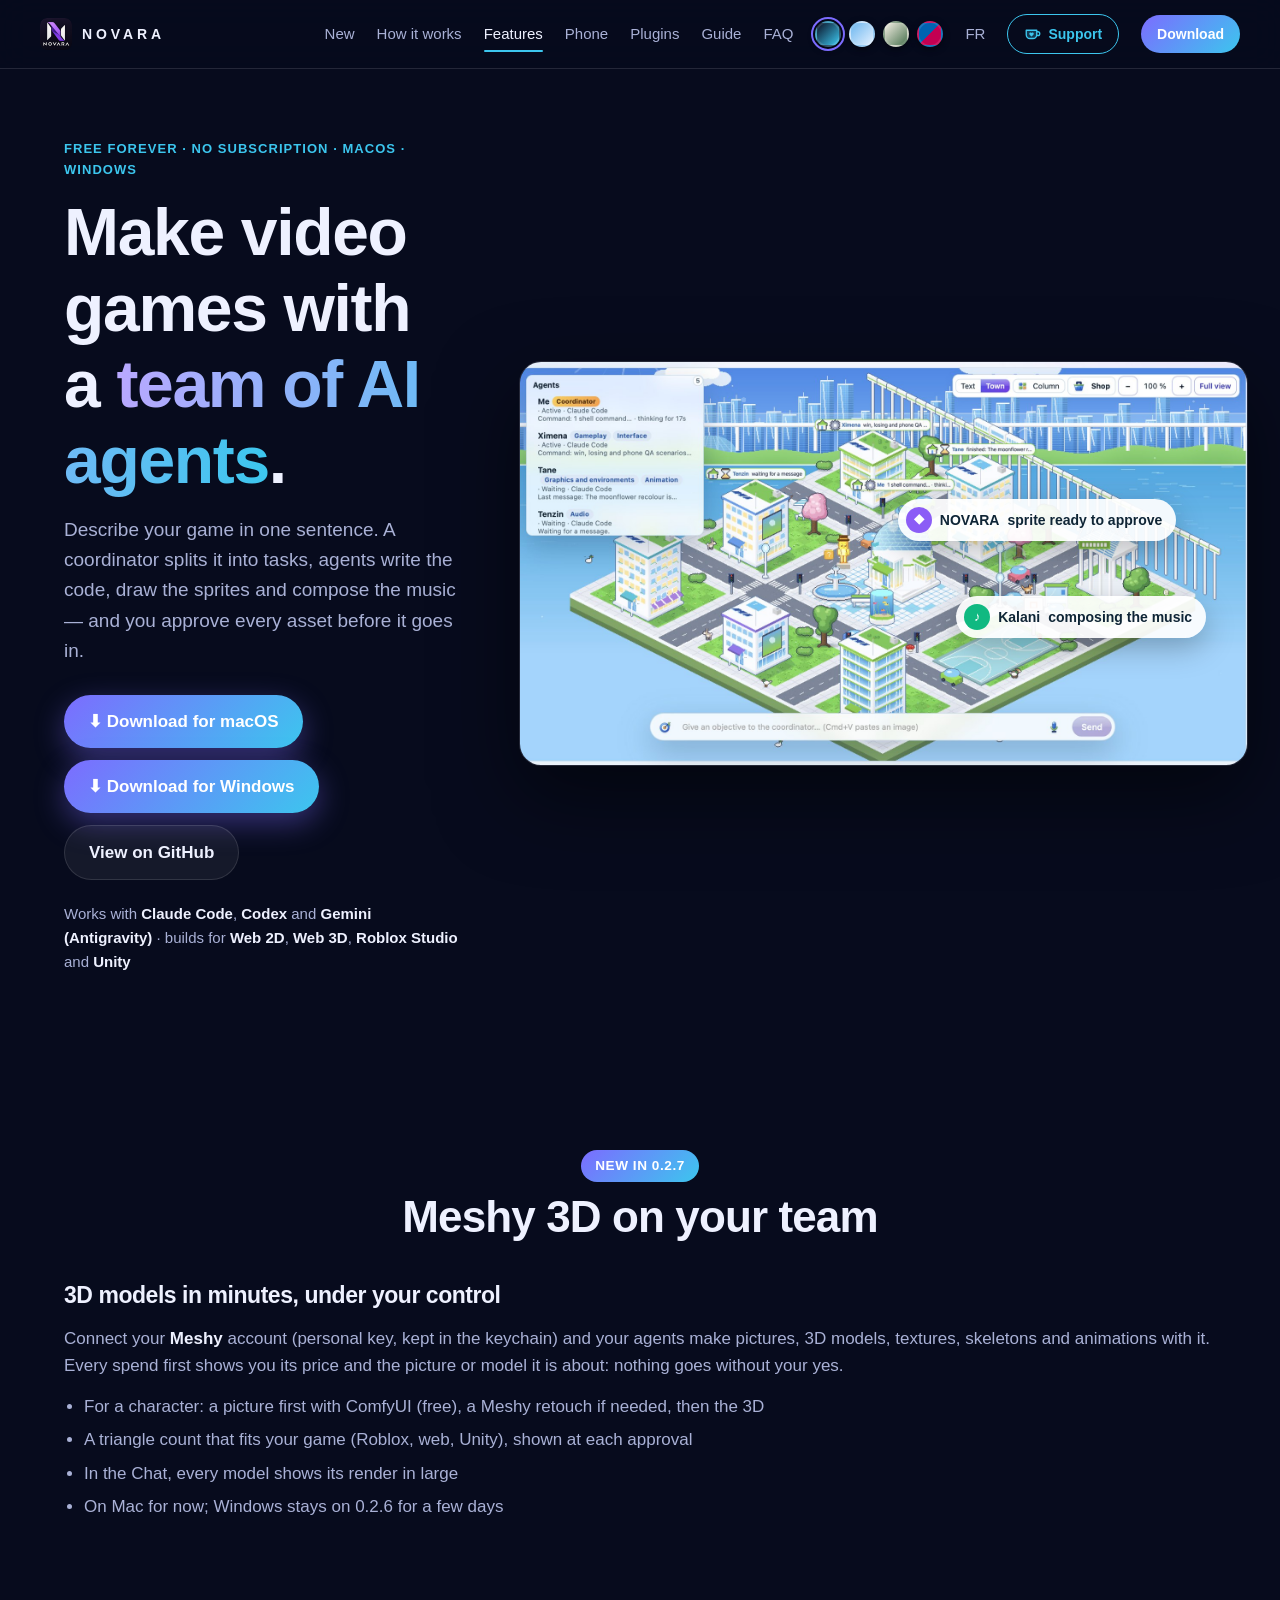
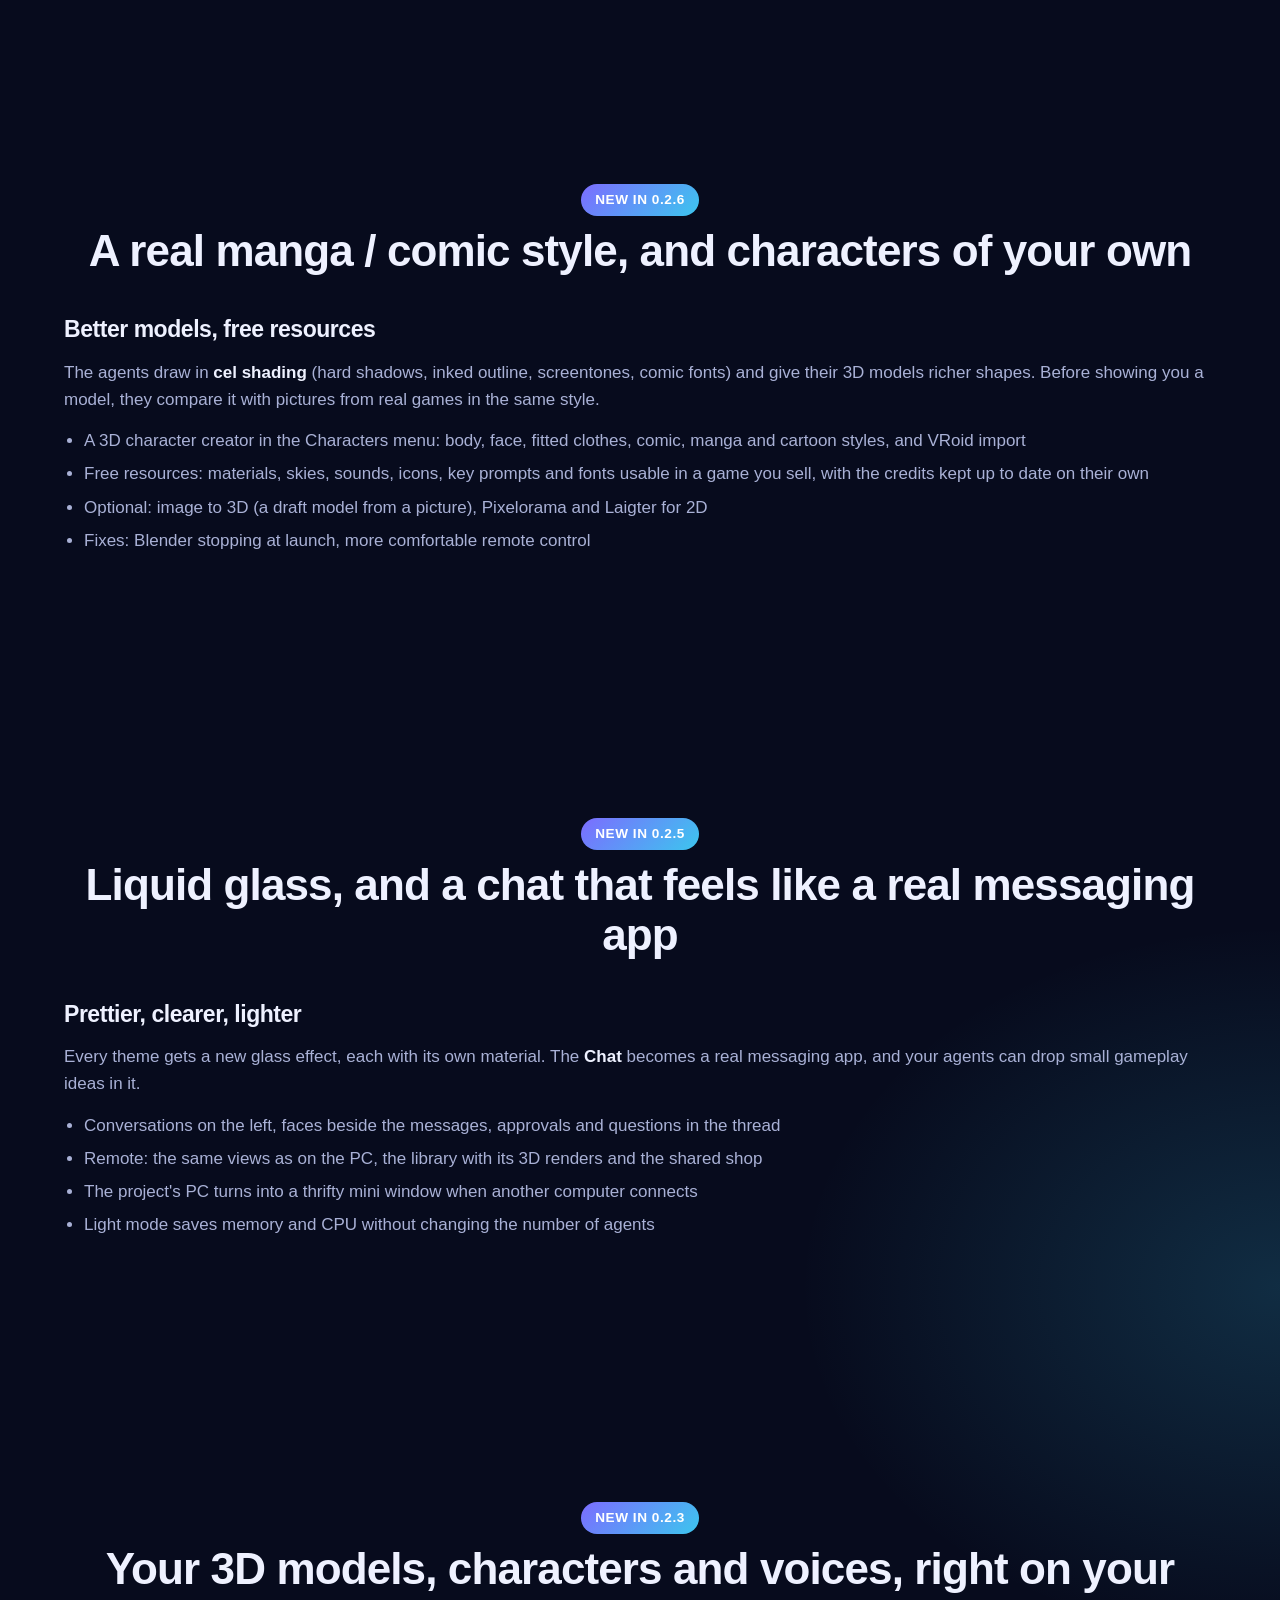
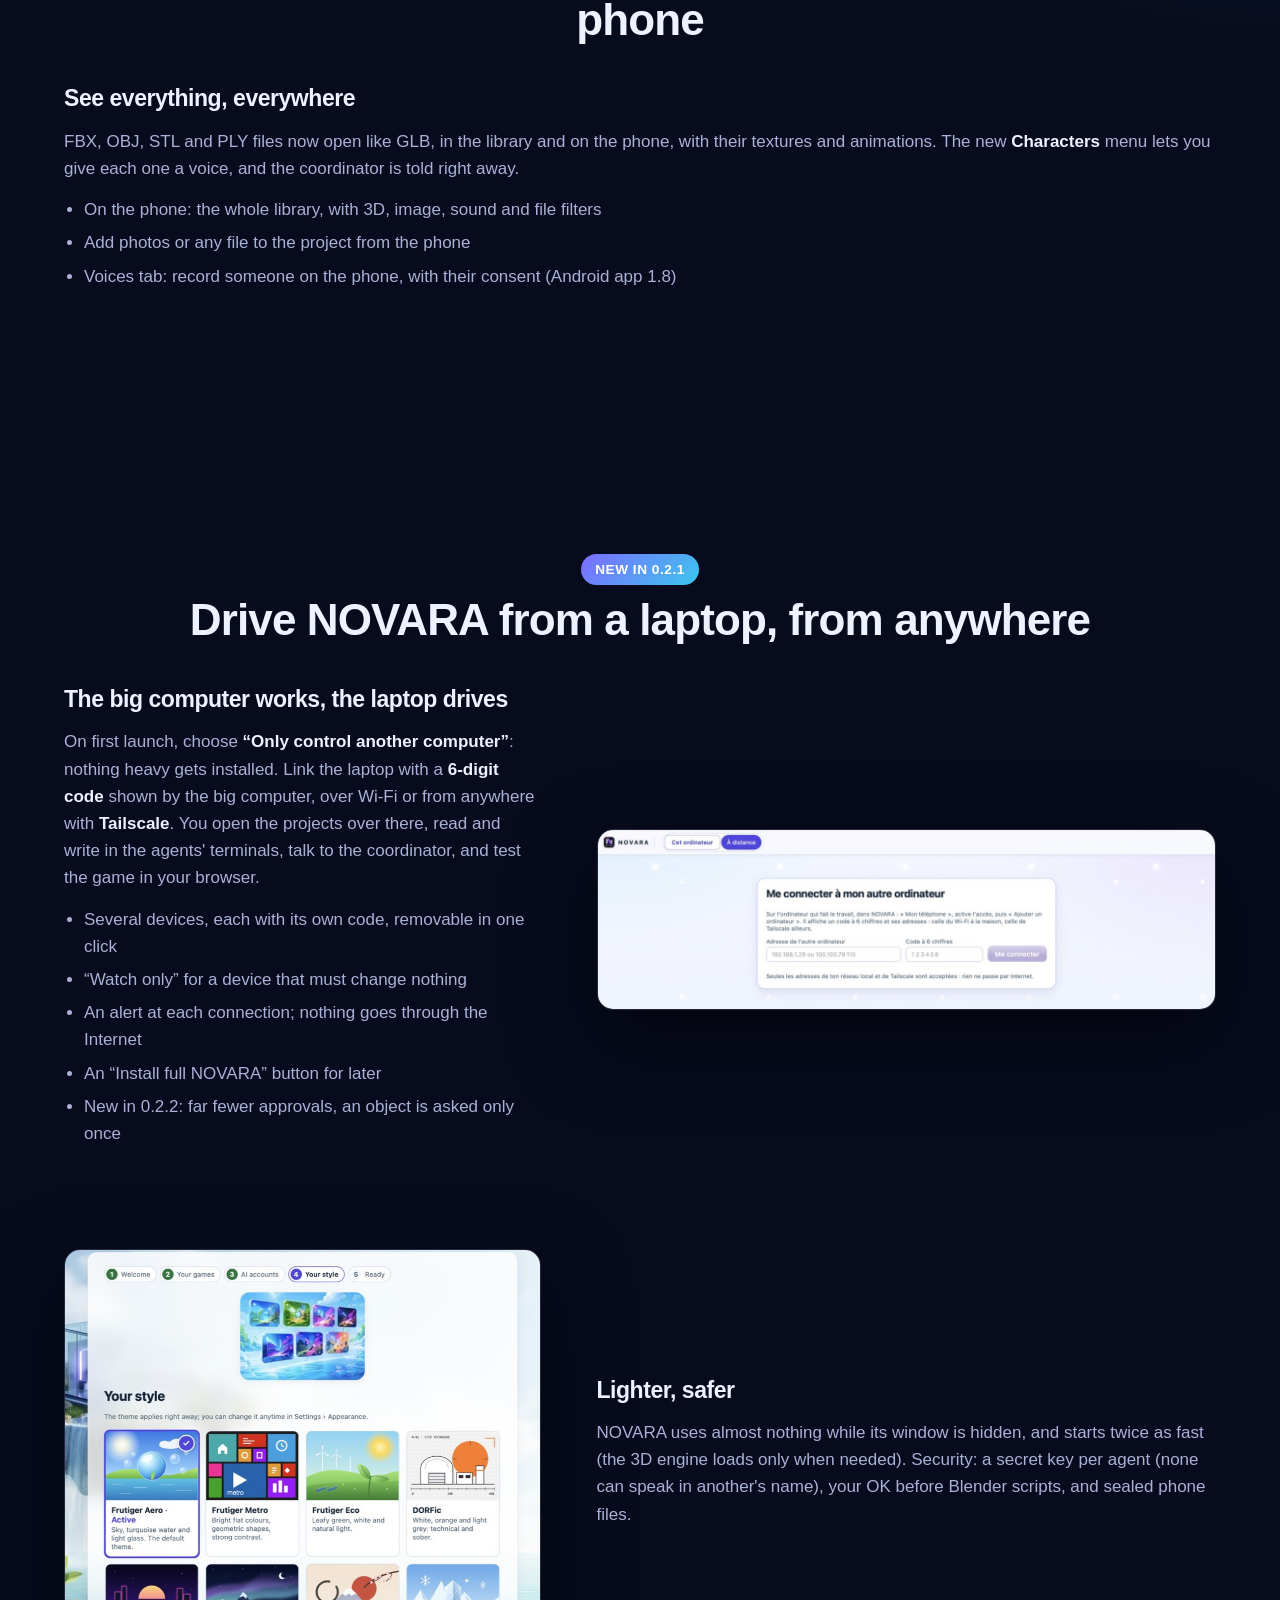
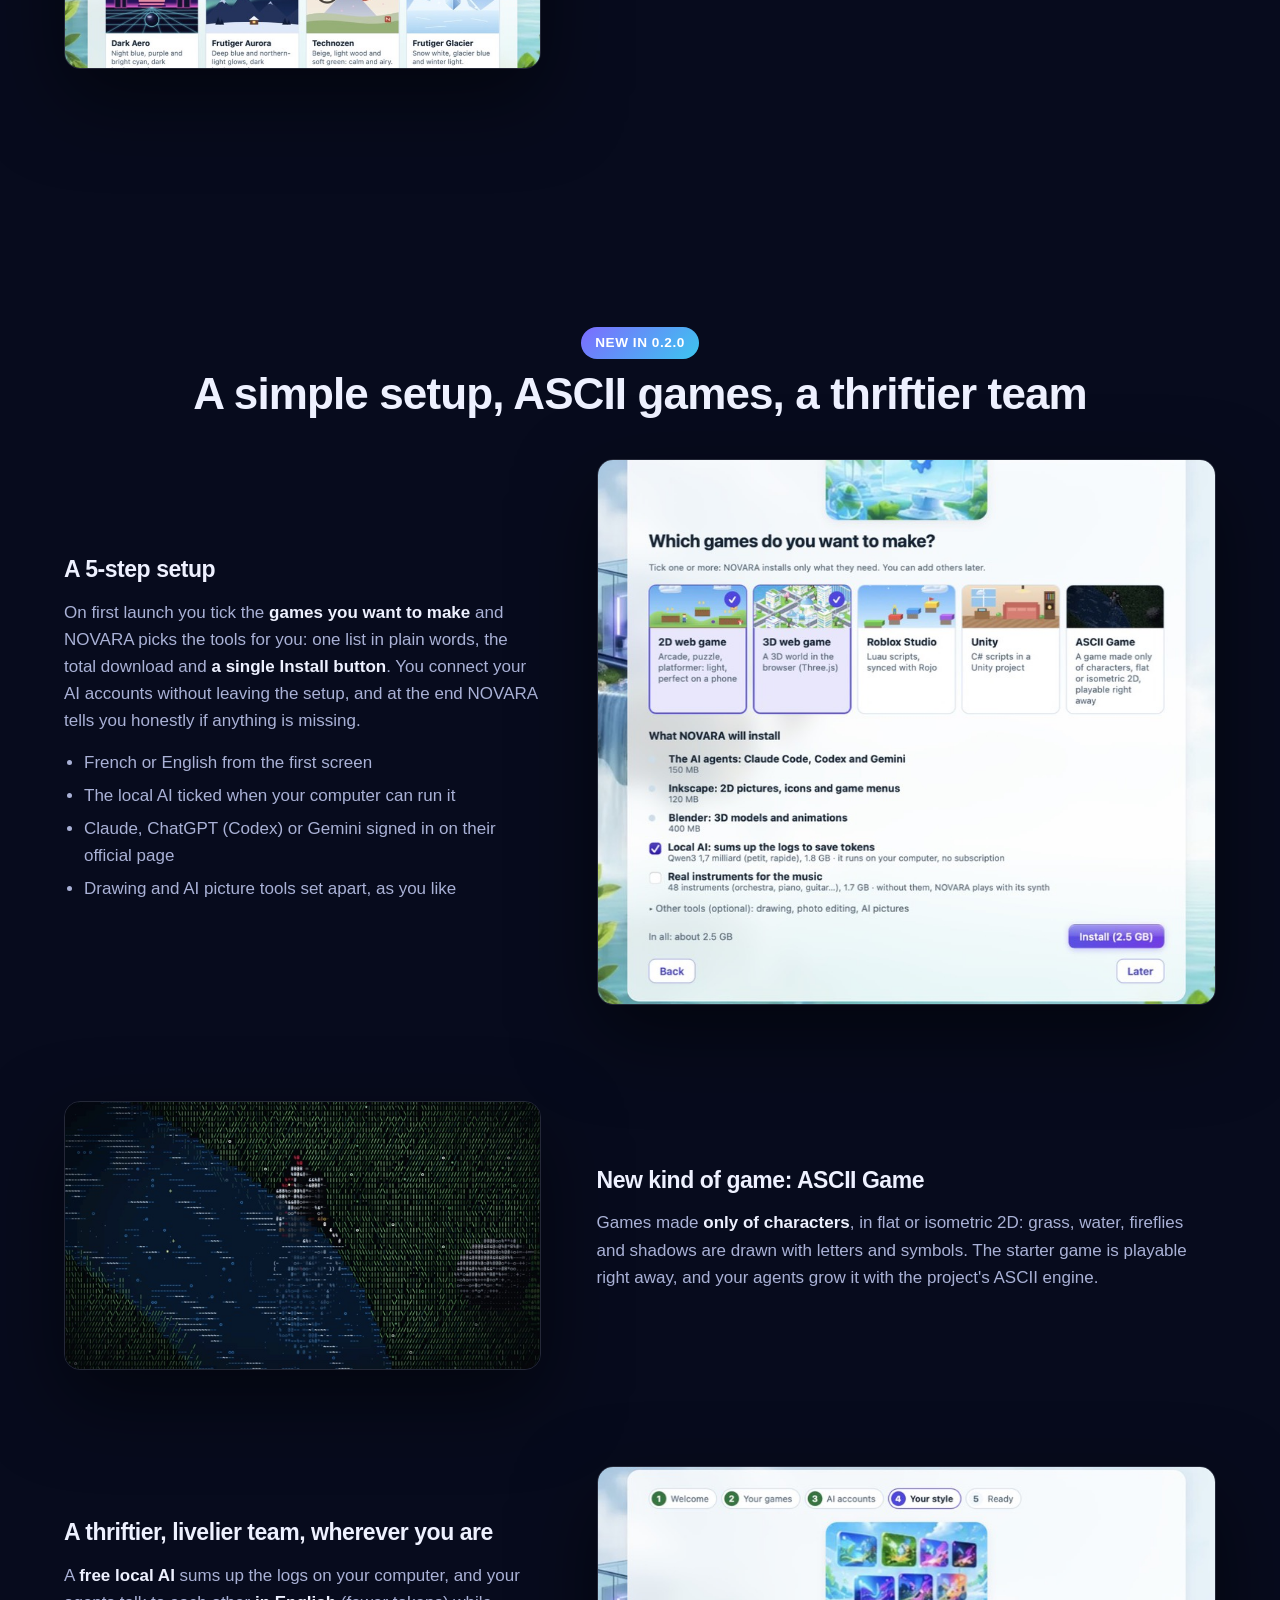
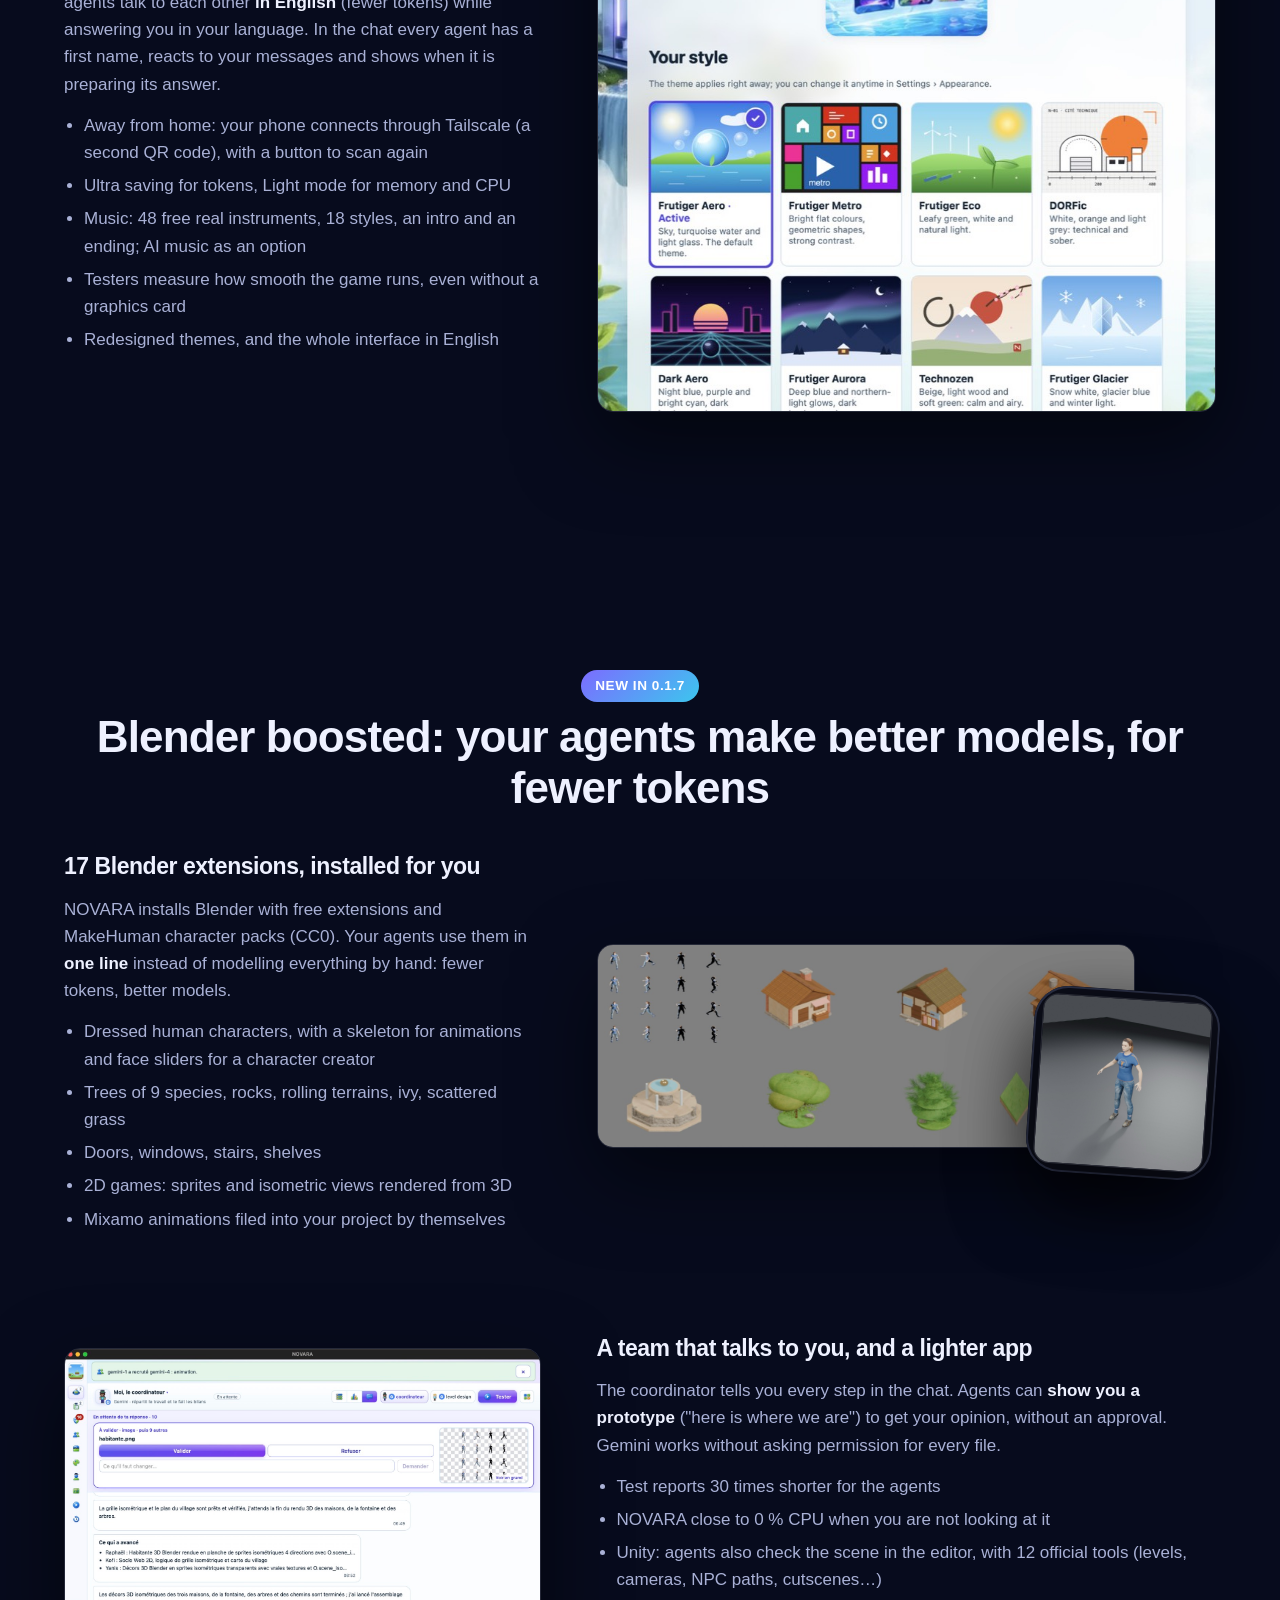
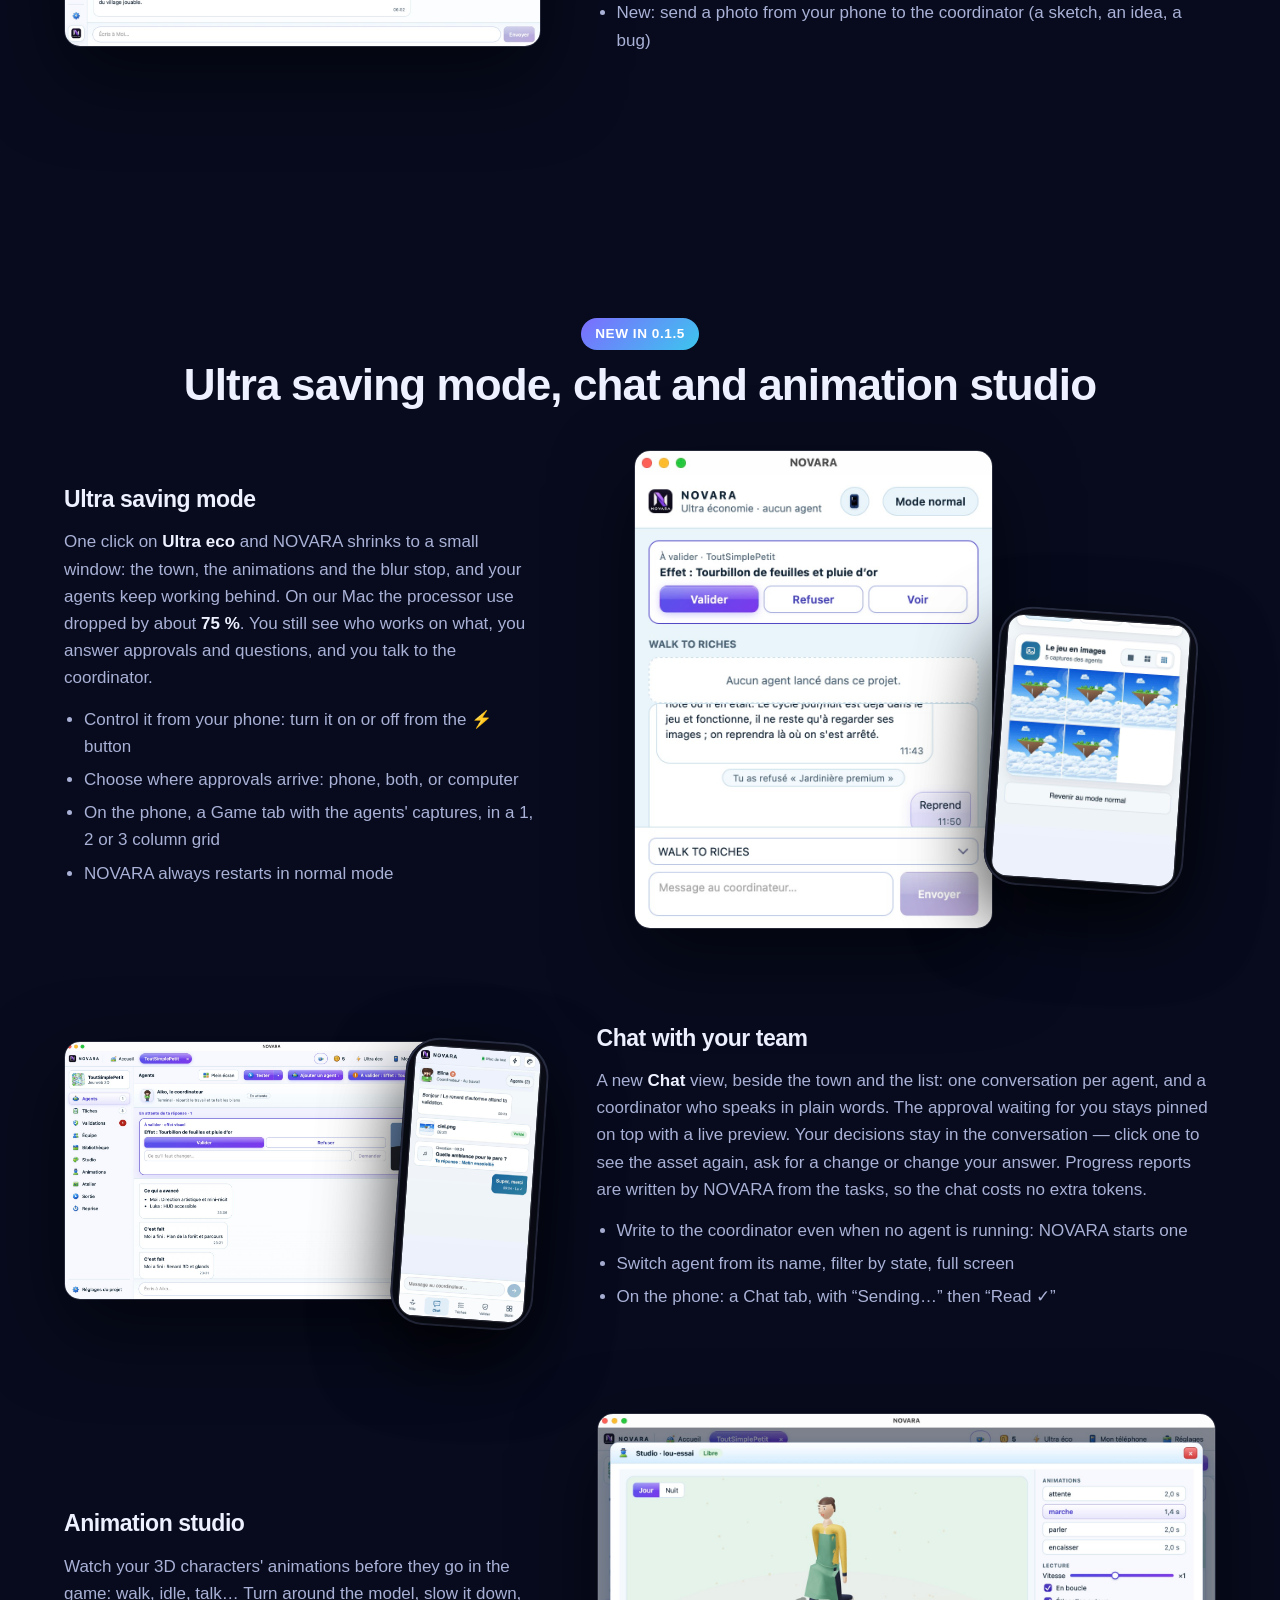
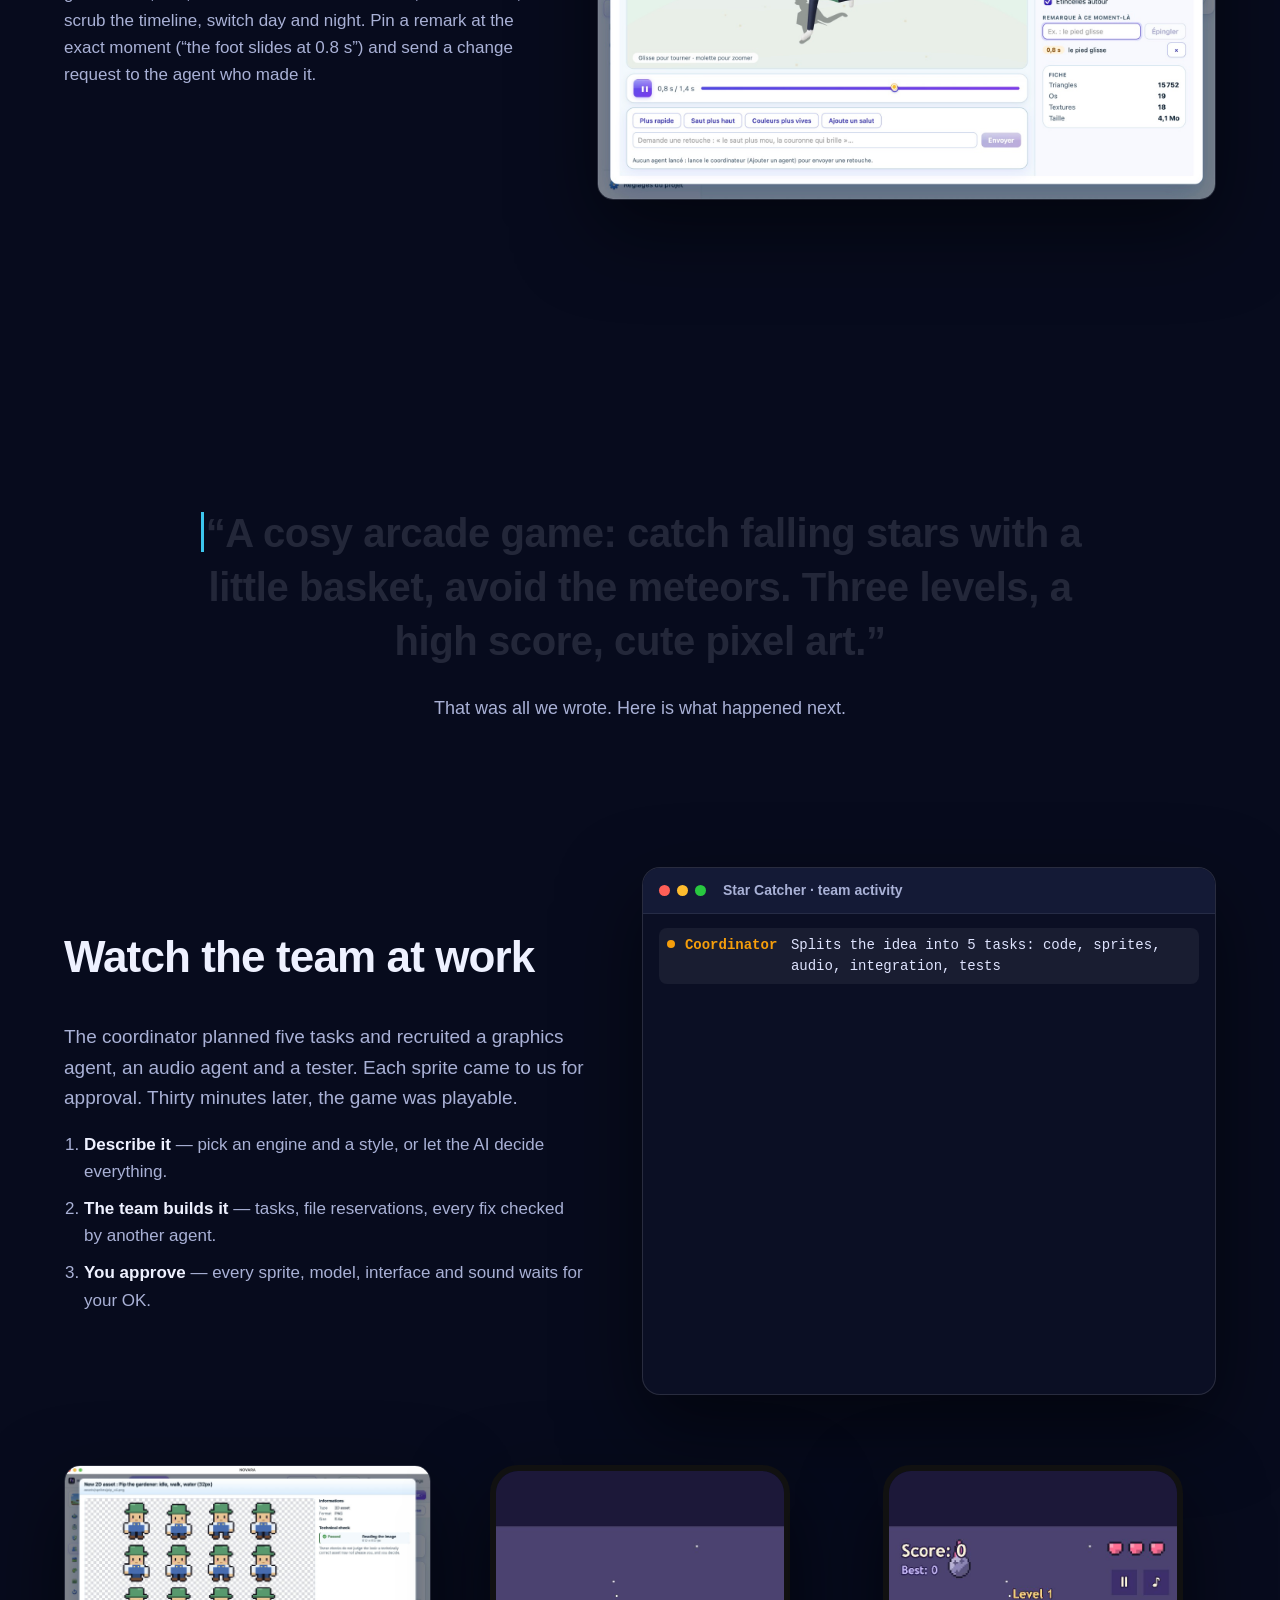
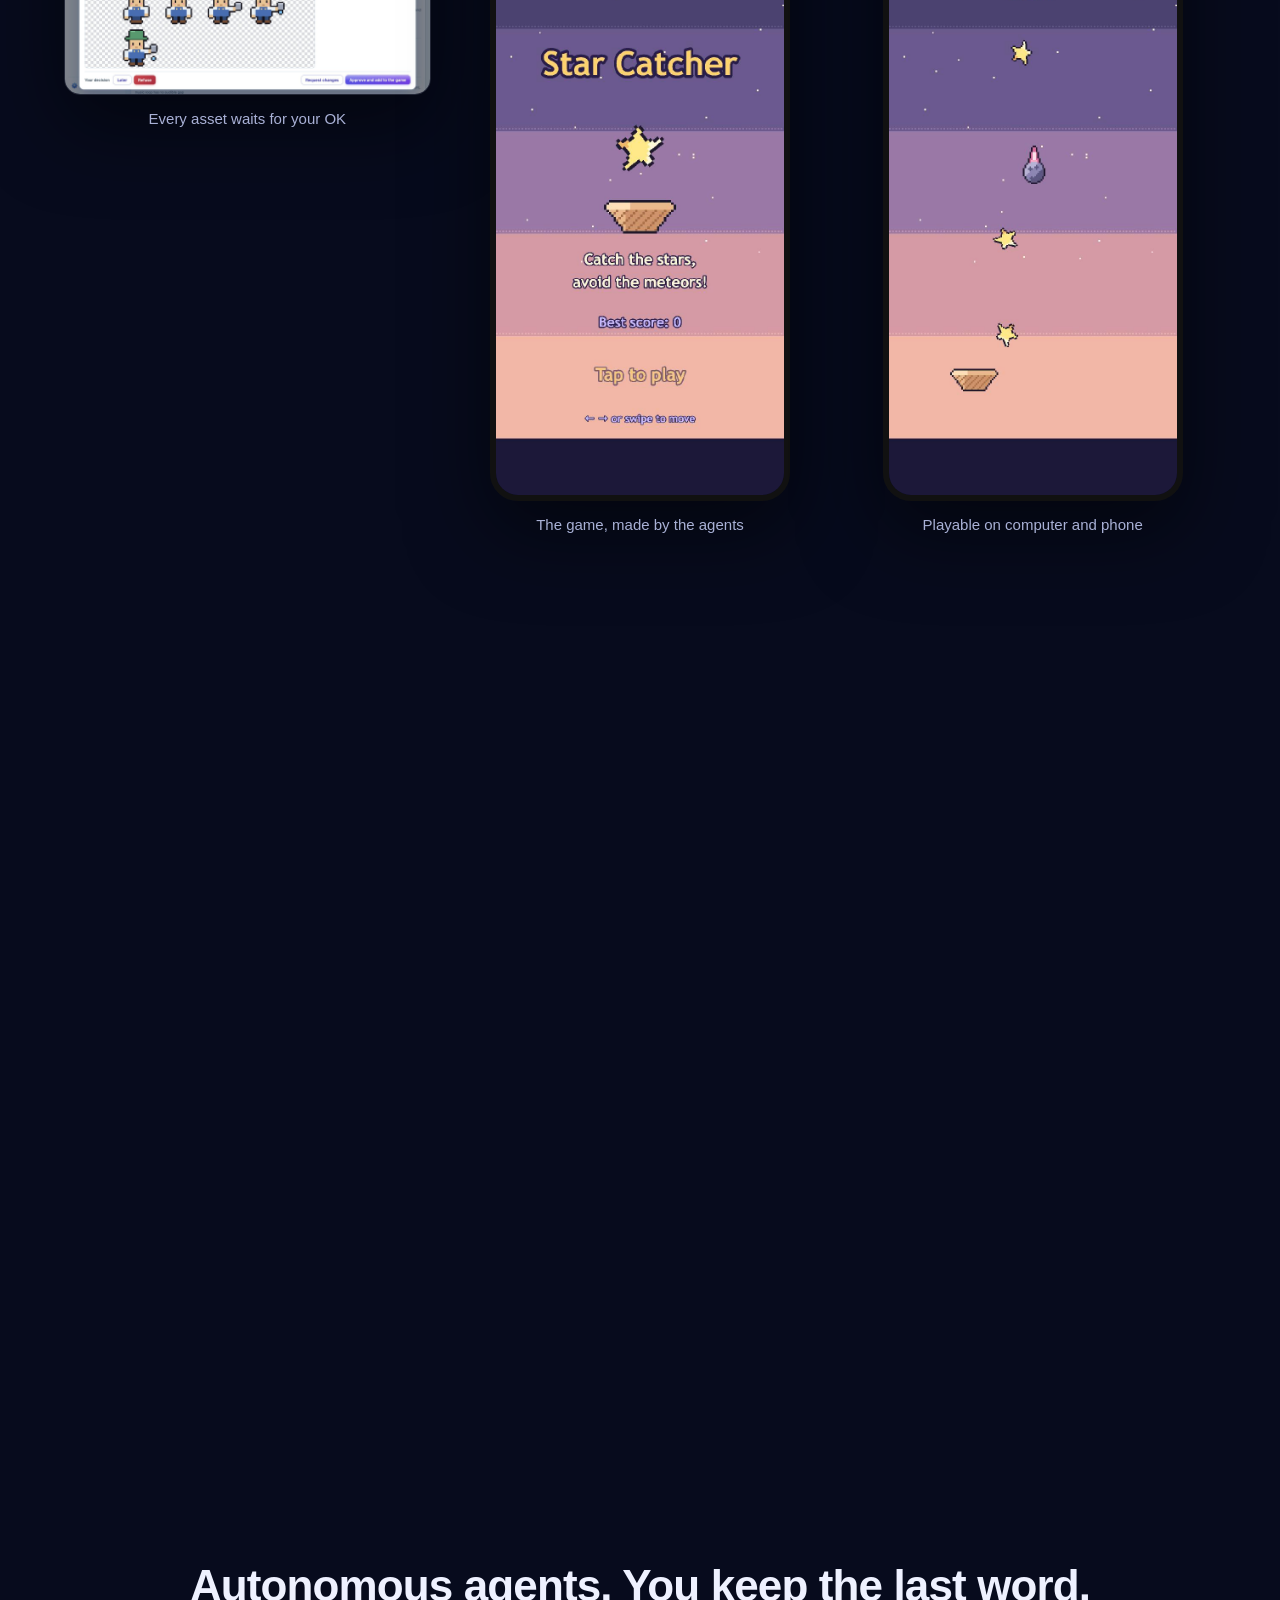
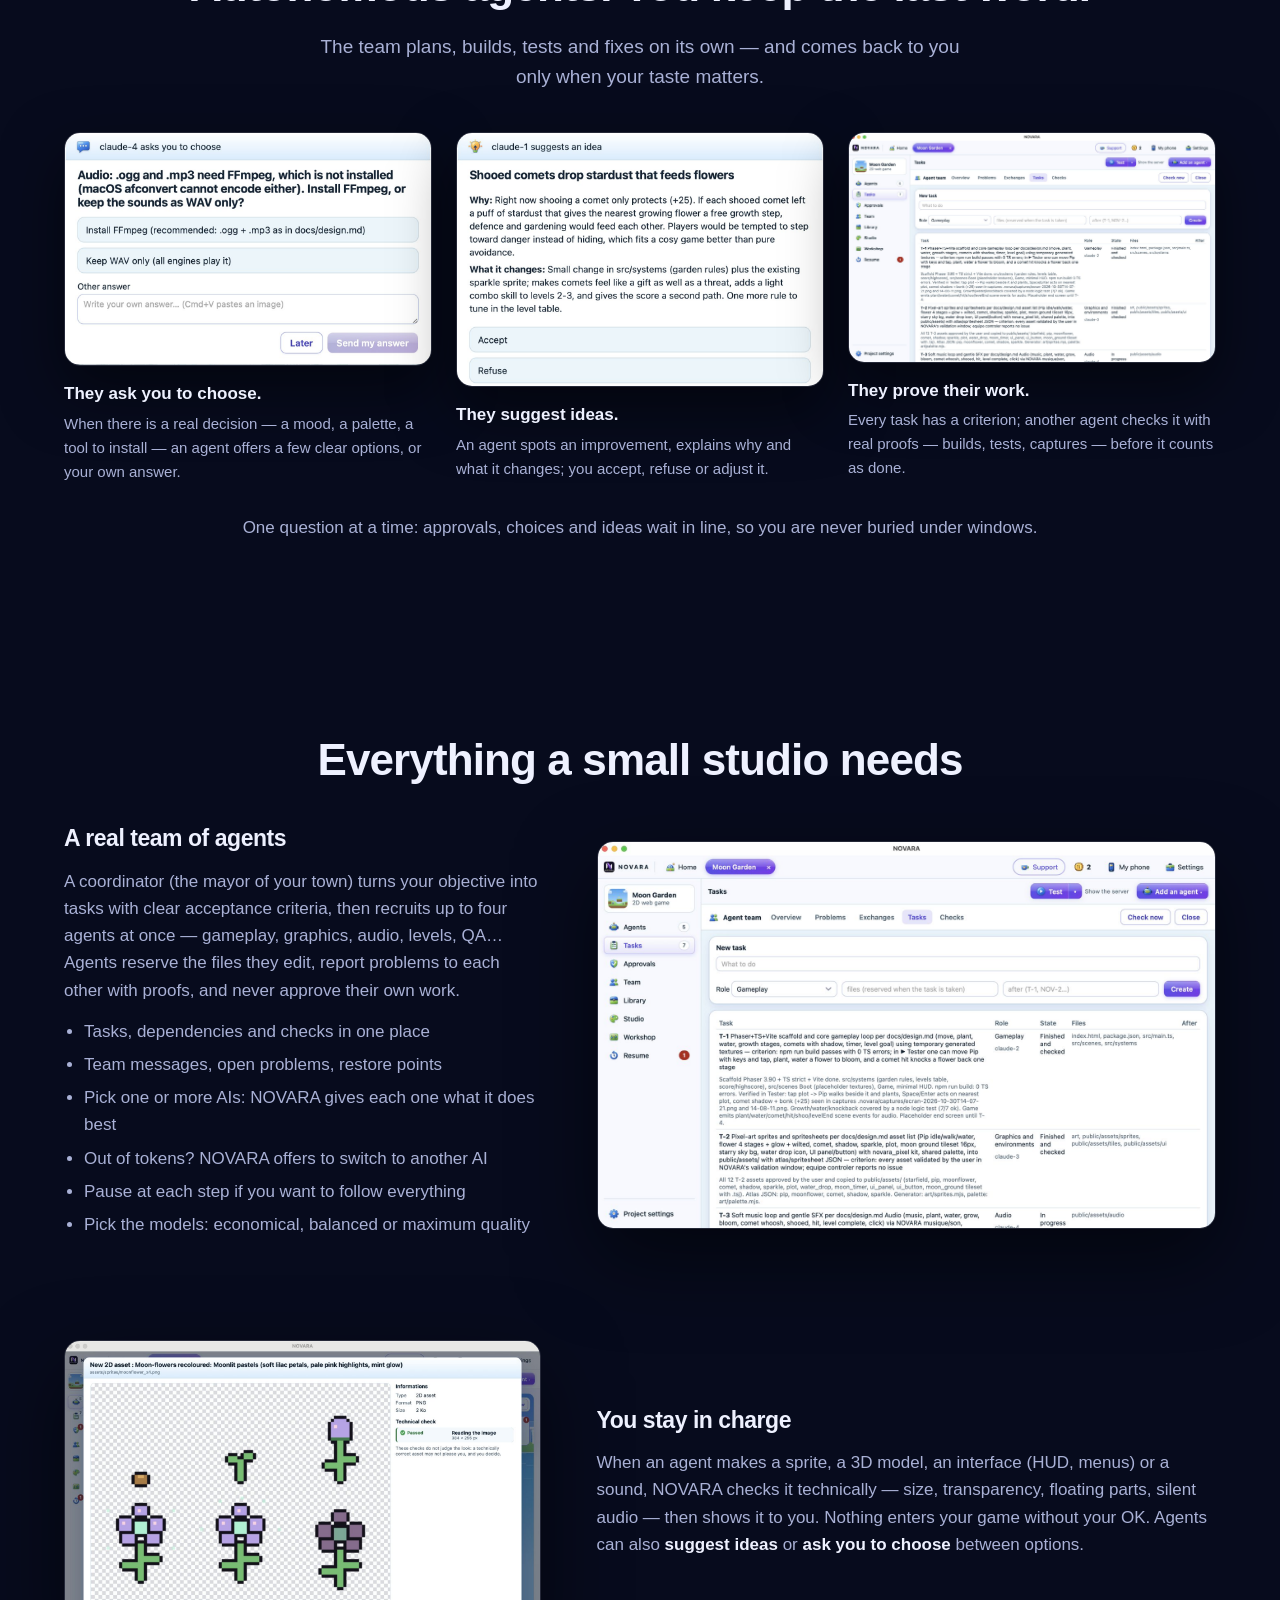
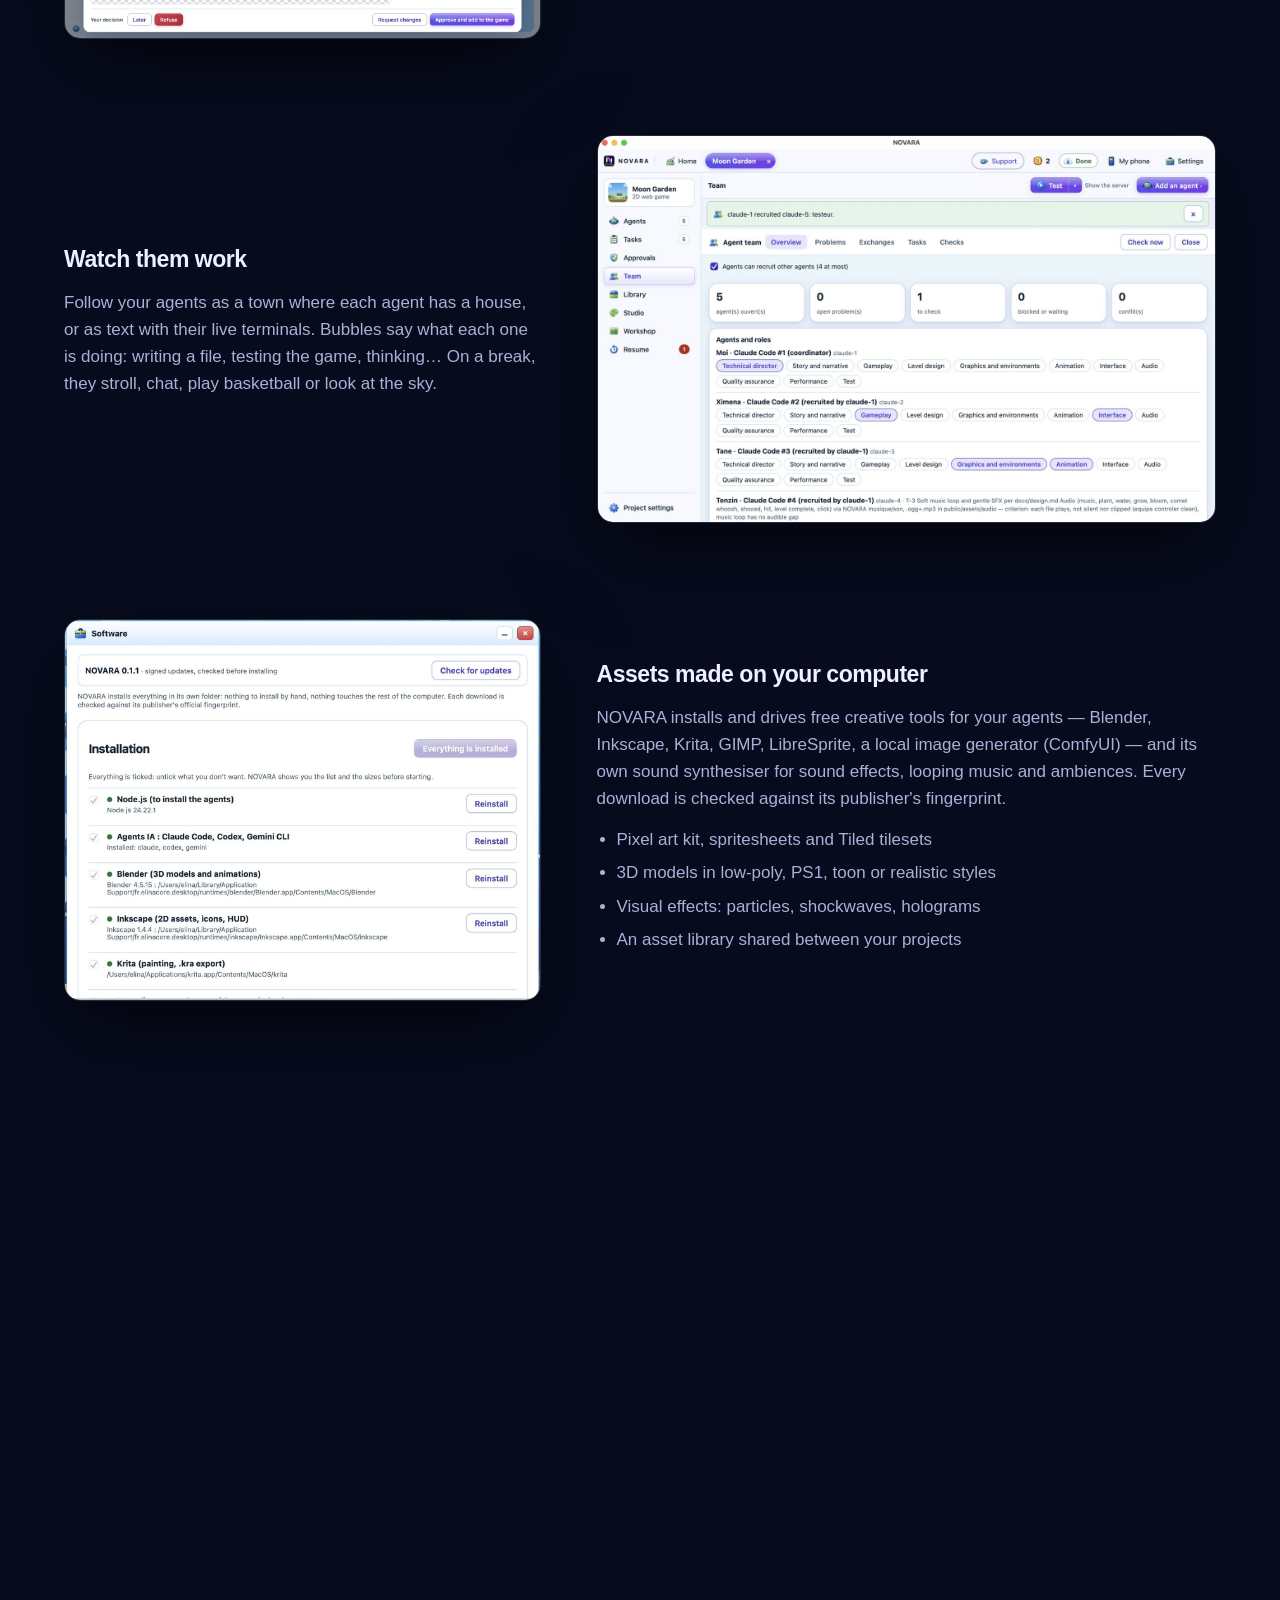
==== docs/index.html @ 8299904b "NOVARA 0.2.7 : site, README, guide et FAQ (Meshy), Windows reste en 0.2.6 Co-Authored-By: Claude Opu" ====
<!doctype html>
<html lang="en" data-theme="dark-aero">
<head>
<meta charset="utf-8">
<meta name="viewport" content="width=device-width, initial-scale=1">
<title>NOVARA — Make games with a team of AI agents</title>
<meta name="description" content="NOVARA is a free desktop app that turns Claude Code, Codex and Gemini (Antigravity) into a game studio: a coordinator splits your idea into tasks, agents build your game, and you approve every asset.">
<meta property="og:title" content="NOVARA — Make games with a team of AI agents">
<meta property="og:description" content="Describe your game. A team of AI agents builds it. You approve every asset.">
<meta property="og:image" content="https://elinahart.github.io/novara-releases/img/hero-town.jpg">
<meta property="og:url" content="https://elinahart.github.io/novara-releases/">
<meta name="twitter:card" content="summary_large_image">
<link rel="icon" href="img/novara-icon.png">
<link rel="stylesheet" href="style.css?v=16">
<script src="site.js?v=14" defer></script>
</head>
<body>
<header class="top">
  <a class="brand" href="#"><img src="img/novara-icon.png" alt="" width="32" height="32"><span>NOVARA</span></a>
  <nav>
    <a href="#new027">New</a>
    <a href="#how">How it works</a>
    <a href="#features">Features</a>
    <a href="#phone">Phone</a>
    <a href="#community">Plugins</a>
    <a href="guide.html">Guide</a>
    <a href="faq.html">FAQ</a>
    <div class="theme-picker" role="group" aria-label="Site theme">
      <button data-set-theme="dark-aero" style="--sw: linear-gradient(135deg,#0b1024,#3cc6ee)" title="Dark Aero" aria-label="Dark Aero"></button>
      <button data-set-theme="aero" style="--sw: linear-gradient(135deg,#6db7ef,#e3f0ff)" title="Frutiger Aero" aria-label="Frutiger Aero"></button>
      <button data-set-theme="technozen" style="--sw: linear-gradient(135deg,#f4efe4,#4a7350)" title="Technozen" aria-label="Technozen"></button>
      <button data-set-theme="metro" style="--sw: linear-gradient(135deg,#0063b1 50%,#c30052 50%)" title="Frutiger Metro" aria-label="Frutiger Metro"></button>
    </div>
    <a href="fr.html" lang="fr">FR</a>
    <a class="btn small donate-mini" href="https://ko-fi.com/K4B229QS15" target="_blank" rel="noopener"><svg class="mug" viewBox="0 0 24 24" aria-hidden="true"><path d="M3 7h14v6a5 5 0 0 1-5 5H8a5 5 0 0 1-5-5z" fill="currentColor" opacity=".25"/><path d="M3 7h14v6a5 5 0 0 1-5 5H8a5 5 0 0 1-5-5zM17 9h1.5a2.5 2.5 0 0 1 0 5H17" fill="none" stroke="currentColor" stroke-width="1.8" stroke-linejoin="round"/><path d="M10 15.2s-3-1.8-3-3.6a1.6 1.6 0 0 1 3-.8 1.6 1.6 0 0 1 3 .8c0 1.8-3 3.6-3 3.6z" fill="currentColor"/></svg><span>Support</span></a>
    <a class="btn small" href="https://github.com/elinahart/novara-releases/releases/latest">Download</a>
  </nav>
</header>

<main>
<section class="hero">
  <div class="hero-text reveal">
    <p class="eyebrow">Free forever · No subscription · macOS · Windows</p>
    <h1>Make video games with a <em>team of AI agents</em>.</h1>
    <p class="lead">Describe your game in one sentence. A coordinator splits it into tasks, agents write the code, draw the sprites and compose the music — and you approve every asset before it goes in.</p>
    <div class="cta">
      <a class="btn" href="https://github.com/elinahart/novara-releases/releases/latest">⬇ Download for macOS</a>
      <a class="btn" href="https://github.com/elinahart/novara-releases/releases/tag/v0.2.6">⬇ Download for Windows</a>
      <a class="btn ghost" href="https://github.com/elinahart/novara-releases">View on GitHub</a>
    </div>
    <p class="works">Works with <b>Claude Code</b>, <b>Codex</b> and <b>Gemini (Antigravity)</b> · builds for <b>Web 2D</b>, <b>Web 3D</b>, <b>Roblox Studio</b> and <b>Unity</b></p>
  </div>
  <figure class="hero-shot reveal from-right"><img id="hero-img" src="img/hero-town.jpg" alt="NOVARA: five agents and their roles, working on a game in a little isometric town" width="1720" height="880"></figure>
</section>

<section id="new027" class="features new">
  <p class="new-tag reveal">New in 0.2.7</p>
  <h2 class="reveal">Meshy 3D on your team</h2>

  <article class="feature reveal" style="grid-template-columns: 1fr">
    <div><h3>3D models in minutes, under your control</h3>
      <p>Connect your <b>Meshy</b> account (personal key, kept in the keychain) and your agents make pictures, 3D models, textures, skeletons and animations with it. Every spend first shows you its price and the picture or model it is about: nothing goes without your yes.</p>
      <ul><li>For a character: a picture first with ComfyUI (free), a Meshy retouch if needed, then the 3D</li><li>A triangle count that fits your game (Roblox, web, Unity), shown at each approval</li><li>In the Chat, every model shows its render in large</li><li>On Mac for now; Windows stays on 0.2.6 for a few days</li></ul></div>
  </article>
</section>

<section id="new026" class="features new">
  <p class="new-tag reveal">New in 0.2.6</p>
  <h2 class="reveal">A real manga / comic style, and characters of your own</h2>

  <article class="feature reveal" style="grid-template-columns: 1fr">
    <div><h3>Better models, free resources</h3>
      <p>The agents draw in <b>cel shading</b> (hard shadows, inked outline, screentones, comic fonts) and give their 3D models richer shapes. Before showing you a model, they compare it with pictures from real games in the same style.</p>
      <ul><li>A 3D character creator in the Characters menu: body, face, fitted clothes, comic, manga and cartoon styles, and VRoid import</li><li>Free resources: materials, skies, sounds, icons, key prompts and fonts usable in a game you sell, with the credits kept up to date on their own</li><li>Optional: image to 3D (a draft model from a picture), Pixelorama and Laigter for 2D</li><li>Fixes: Blender stopping at launch, more comfortable remote control</li></ul></div>
  </article>
</section>

<section id="new025" class="features new">
  <p class="new-tag reveal">New in 0.2.5</p>
  <h2 class="reveal">Liquid glass, and a chat that feels like a real messaging app</h2>

  <article class="feature reveal" style="grid-template-columns: 1fr">
    <div><h3>Prettier, clearer, lighter</h3>
      <p>Every theme gets a new glass effect, each with its own material. The <b>Chat</b> becomes a real messaging app, and your agents can drop small gameplay ideas in it.</p>
      <ul><li>Conversations on the left, faces beside the messages, approvals and questions in the thread</li><li>Remote: the same views as on the PC, the library with its 3D renders and the shared shop</li><li>The project's PC turns into a thrifty mini window when another computer connects</li><li>Light mode saves memory and CPU without changing the number of agents</li></ul></div>
  </article>
</section>

<section id="new023" class="features new">
  <p class="new-tag reveal">New in 0.2.3</p>
  <h2 class="reveal">Your 3D models, characters and voices, right on your phone</h2>

  <article class="feature reveal" style="grid-template-columns: 1fr">
    <div><h3>See everything, everywhere</h3>
      <p>FBX, OBJ, STL and PLY files now open like GLB, in the library and on the phone, with their textures and animations. The new <b>Characters</b> menu lets you give each one a voice, and the coordinator is told right away.</p>
      <ul><li>On the phone: the whole library, with 3D, image, sound and file filters</li><li>Add photos or any file to the project from the phone</li><li>Voices tab: record someone on the phone, with their consent (Android app 1.8)</li></ul></div>
  </article>
</section>

<section id="new021" class="features new">
  <p class="new-tag reveal">New in 0.2.1</p>
  <h2 class="reveal">Drive NOVARA from a laptop, from anywhere</h2>

  <article class="feature reveal">
    <div><h3>The big computer works, the laptop drives</h3>
      <p>On first launch, choose <b>“Only control another computer”</b>: nothing heavy gets installed. Link the laptop with a <b>6-digit code</b> shown by the big computer, over Wi-Fi or from anywhere with <b>Tailscale</b>. You open the projects over there, read and write in the agents' terminals, talk to the coordinator, and test the game in your browser.</p>
      <ul><li>Several devices, each with its own code, removable in one click</li><li>“Watch only” for a device that must change nothing</li><li>An alert at each connection; nothing goes through the Internet</li><li>An “Install full NOVARA” button for later</li><li>New in 0.2.2: far fewer approvals, an object is asked only once</li></ul></div>
    <figure><img src="img/distance-connexion.jpg" alt="NOVARA in Remote mode: “Connect to my other computer” with the address and the 6-digit code" loading="lazy"></figure>
  </article>

  <article class="feature flip reveal">
    <div><h3>Lighter, safer</h3>
      <p>NOVARA uses almost nothing while its window is hidden, and starts twice as fast (the 3D engine loads only when needed). Security: a secret key per agent (none can speak in another's name), your OK before Blender scripts, and sealed phone files.</p></div>
    <figure><img src="img/install-themes-en.jpg" alt="NOVARA's themes" loading="lazy"></figure>
  </article>
</section>

<section id="new020" class="features new">
  <p class="new-tag reveal">New in 0.2.0</p>
  <h2 class="reveal">A simple setup, ASCII games, a thriftier team</h2>

  <article class="feature reveal">
    <div><h3>A 5-step setup</h3>
      <p>On first launch you tick the <b>games you want to make</b> and NOVARA picks the tools for you: one list in plain words, the total download and <b>a single Install button</b>. You connect your AI accounts without leaving the setup, and at the end NOVARA tells you honestly if anything is missing.</p>
      <ul><li>French or English from the first screen</li><li>The local AI ticked when your computer can run it</li><li>Claude, ChatGPT (Codex) or Gemini signed in on their official page</li><li>Drawing and AI picture tools set apart, as you like</li></ul></div>
    <figure><img src="img/install-games.jpg" alt="The “Your games” step: tick the kinds of games and NOVARA lists what it installs, with the total" loading="lazy"></figure>
  </article>

  <article class="feature flip reveal">
    <div><h3>New kind of game: ASCII Game</h3>
      <p>Games made <b>only of characters</b>, in flat or isometric 2D: grass, water, fireflies and shadows are drawn with letters and symbols. The starter game is playable right away, and your agents grow it with the project's ASCII engine.</p></div>
    <figure><img src="img/ascii-game.jpg" alt="An ASCII game: a character by the water in a meadow, all in characters" loading="lazy"></figure>
  </article>

  <article class="feature reveal">
    <div><h3>A thriftier, livelier team, wherever you are</h3>
      <p>A <b>free local AI</b> sums up the logs on your computer, and your agents talk to each other <b>in English</b> (fewer tokens) while answering you in your language. In the chat every agent has a first name, reacts to your messages and shows when it is preparing its answer.</p>
      <ul><li>Away from home: your phone connects through Tailscale (a second QR code), with a button to scan again</li><li>Ultra saving for tokens, Light mode for memory and CPU</li><li>Music: 48 free real instruments, 18 styles, an intro and an ending; AI music as an option</li><li>Testers measure how smooth the game runs, even without a graphics card</li><li>Redesigned themes, and the whole interface in English</li></ul></div>
    <figure><img src="img/install-themes-en.jpg" alt="The redesigned themes, chosen during setup" loading="lazy"></figure>
  </article>
</section>

<section id="new017" class="features new">
  <p class="new-tag reveal">New in 0.1.7</p>
  <h2 class="reveal">Blender boosted: your agents make better models, for fewer tokens</h2>

  <article class="feature reveal">
    <div><h3>17 Blender extensions, installed for you</h3>
      <p>NOVARA installs Blender with free extensions and MakeHuman character packs (CC0). Your agents use them in <b>one line</b> instead of modelling everything by hand: fewer tokens, better models.</p>
      <ul><li>Dressed human characters, with a skeleton for animations and face sliders for a character creator</li><li>Trees of 9 species, rocks, rolling terrains, ivy, scattered grass</li><li>Doors, windows, stairs, shelves</li><li>2D games: sprites and isometric views rendered from 3D</li><li>Mixamo animations filed into your project by themselves</li></ul></div>
    <figure class="new-combo"><img src="img/blender-village-iso.jpg" alt="Houses, fountain, trees and villager of an isometric village, made in Blender by a Gemini team" loading="lazy"><span class="phone-frame"><img src="img/blender-humain.jpg" alt="A walker made in one line with MakeHuman" loading="lazy"></span></figure>
  </article>

  <article class="feature flip reveal">
    <div><h3>A team that talks to you, and a lighter app</h3>
      <p>The coordinator tells you every step in the chat. Agents can <b>show you a prototype</b> ("here is where we are") to get your opinion, without an approval. Gemini works without asking permission for every file.</p>
      <ul><li>Test reports 30 times shorter for the agents</li><li>NOVARA close to 0 % CPU when you are not looking at it</li><li>Unity: agents also check the scene in the editor, with 12 official tools (levels, cameras, NPC paths, cutscenes…)</li><li>New: send a photo from your phone to the coordinator (a sketch, an idea, a bug)</li></ul></div>
    <figure><img src="img/chat-coordinateur.jpg" alt="The coordinator tells every step in the chat" loading="lazy"></figure>
  </article>
</section>

<section id="new" class="features new">
  <p class="new-tag reveal">New in 0.1.5</p>
  <h2 class="reveal">Ultra saving mode, chat and animation studio</h2>

  <article class="feature reveal">
    <div><h3>Ultra saving mode</h3>
      <p>One click on <b>Ultra eco</b> and NOVARA shrinks to a small window: the town, the animations and the blur stop, and your agents keep working behind. On our Mac the processor use dropped by about <b>75 %</b>. You still see who works on what, you answer approvals and questions, and you talk to the coordinator.</p>
      <ul><li>Control it from your phone: turn it on or off from the ⚡ button</li><li>Choose where approvals arrive: phone, both, or computer</li><li>On the phone, a Game tab with the agents' captures, in a 1, 2 or 3 column grid</li><li>NOVARA always restarts in normal mode</li></ul></div>
    <figure class="new-combo tall"><img src="img/ultra.jpg" alt="The small ultra saving window: an approval and the coordinator's conversation" loading="lazy"><span class="phone-frame"><img src="img/phone-ultra.jpg" alt="Ultra mode on the phone: where approvals arrive and the game in pictures" loading="lazy"></span></figure>
  </article>

  <article class="feature flip reveal">
    <div><h3>Chat with your team</h3>
      <p>A new <b>Chat</b> view, beside the town and the list: one conversation per agent, and a coordinator who speaks in plain words. The approval waiting for you stays pinned on top with a live preview. Your decisions stay in the conversation — click one to see the asset again, ask for a change or change your answer. Progress reports are written by NOVARA from the tasks, so the chat costs no extra tokens.</p>
      <ul><li>Write to the coordinator even when no agent is running: NOVARA starts one</li><li>Switch agent from its name, filter by state, full screen</li><li>On the phone: a Chat tab, with “Sending…” then “Read ✓”</li></ul></div>
    <figure class="new-combo"><img src="img/chat.jpg" alt="The chat: an approval pinned on top and the coordinator's reports" loading="lazy"><span class="phone-frame"><img src="img/phone-chat.jpg" alt="The chat on the phone: messages, approved asset, answered question" loading="lazy"></span></figure>
  </article>

  <article class="feature reveal">
    <div><h3>Animation studio</h3>
      <p>Watch your 3D characters' animations before they go in the game: walk, idle, talk… Turn around the model, slow it down, scrub the timeline, switch day and night. Pin a remark at the exact moment (“the foot slides at 0.8 s”) and send a change request to the agent who made it.</p></div>
    <figure><img src="img/animation-studio.jpg" alt="The animation studio: a 3D character walking, timeline and pinned remark" loading="lazy"></figure>
  </article>
</section>

<section class="typed-band">
  <p class="typed" data-text="“A cosy arcade game: catch falling stars with a little basket, avoid the meteors. Three levels, a high score, cute pixel art.”"></p>
  <p class="typed-after reveal">That was all we wrote. Here is what happened next.</p>
</section>

<section id="how" class="live">
  <div class="live-grid">
    <div class="reveal">
      <h2 class="left">Watch the team at work</h2>
      <p class="lead">The coordinator planned five tasks and recruited a graphics agent, an audio agent and a tester. Each sprite came to us for approval. Thirty minutes later, the game was playable.</p>
      <ol class="mini-steps">
        <li><b>Describe it</b> — pick an engine and a style, or let the AI decide everything.</li>
        <li><b>The team builds it</b> — tasks, file reservations, every fix checked by another agent.</li>
        <li><b>You approve</b> — every sprite, model, interface and sound waits for your OK.</li>
      </ol>
    </div>
    <div class="feed reveal from-right" aria-label="What the agents did, step by step">
      <div class="feed-head"><span></span><span></span><span></span><b>Star Catcher · team activity</b></div>
      <ul id="feed">
        <li data-who="Coordinator" data-c="#f59e0b">Splits the idea into 5 tasks: code, sprites, audio, integration, tests</li>
        <li data-who="Coordinator" data-c="#f59e0b">Recruits Nalu (graphics), Kalani (audio) and Ariel (QA)</li>
        <li data-who="Nalu" data-c="#3b82f6">Draws basket.png, star.png, meteor.png in pixel art</li>
        <li data-who="NOVARA" data-c="#8b5cf6">Checks each sprite: size, transparency ✓ — asks you to approve</li>
        <li data-who="Kalani" data-c="#10b981">Composes a soft looping track and 5 sound effects</li>
        <li data-who="Coordinator" data-c="#f59e0b">Writes the game: menu, 3 levels, lives, high score</li>
        <li data-who="Ariel" data-c="#ec4899">Plays full games, tries to break them, sends captures</li>
        <li data-who="You" data-c="#22c55e">“Switch the game to English.” — done in a few minutes</li>
      </ul>
    </div>
  </div>
  <div class="game">
    <figure class="reveal"><img src="img/approve-basket.jpg" alt="Approving Pip the gardener, made by the graphics agent" loading="lazy"><figcaption>Every asset waits for your OK</figcaption></figure>
    <figure class="reveal delay-1 phone"><img src="img/game-title.jpg" alt="Star Catcher title screen" loading="lazy"><figcaption>The game, made by the agents</figcaption></figure>
    <figure class="reveal delay-2 phone"><img src="img/game-play.jpg" alt="Star Catcher being played" loading="lazy"><figcaption>Playable on computer and phone</figcaption></figure>
  </div>
</section>

<section class="save">
  <h2 class="reveal">Built to save your tokens</h2>
  <p class="lead center reveal">Agents use your own subscription or tokens, so NOVARA spends them only where an AI really helps.</p>
  <div class="tokens">
    <div class="reveal"><strong>Right model</strong><p>The heavy thinking goes to the best model; quick tasks go to a small, cheap one. Choose economical, balanced or maximum quality per project.</p></div>
    <div class="reveal delay-1"><strong>0 tokens</strong><p>for images, sounds and music made by local tools: the image generator, Blender, Inkscape and NOVARA's synthesiser run on your computer.</p></div>
    <div class="reveal delay-2"><strong>Checks for free</strong><p>Sizes, transparency, silent sounds, broken 3D models: NOVARA checks them itself instead of asking an AI to look.</p></div>
    <div class="reveal delay-3"><strong>No re-reading</strong><p>A short project summary and a resume file mean agents don't re-read the whole project every time they start.</p></div>
  </div>
  <figure class="models reveal"><img src="img/models.jpg" alt="Starting agents: Eco, Balanced or Performance" loading="lazy"><figcaption>Eco, Balanced or Performance — per project, in one click.</figcaption></figure>
</section>

<section class="autonomy">
  <h2 class="reveal">Autonomous agents. You keep the last word.</h2>
  <p class="lead center reveal">The team plans, builds, tests and fixes on its own — and comes back to you only when your taste matters.</p>
  <div class="auto-grid">
    <figure class="reveal"><img src="img/choice.jpg" alt="An agent asks the user to choose" loading="lazy"><figcaption><b>They ask you to choose.</b> When there is a real decision — a mood, a palette, a tool to install — an agent offers a few clear options, or your own answer.</figcaption></figure>
    <figure class="reveal delay-1"><img src="img/idea.jpg" alt="An agent suggests an idea" loading="lazy"><figcaption><b>They suggest ideas.</b> An agent spots an improvement, explains why and what it changes; you accept, refuse or adjust it.</figcaption></figure>
    <figure class="reveal delay-2"><img src="img/tasks.jpg" alt="Tasks with criteria and proofs" loading="lazy"><figcaption><b>They prove their work.</b> Every task has a criterion; another agent checks it with real proofs — builds, tests, captures — before it counts as done.</figcaption></figure>
  </div>
  <p class="auto-note reveal">One question at a time: approvals, choices and ideas wait in line, so you are never buried under windows.</p>
</section>

<section id="features" class="features">
  <h2 class="reveal">Everything a small studio needs</h2>

  <article class="feature reveal">
    <div><h3>A real team of agents</h3>
      <p>A coordinator (the mayor of your town) turns your objective into tasks with clear acceptance criteria, then recruits up to four agents at once — gameplay, graphics, audio, levels, QA… Agents reserve the files they edit, report problems to each other with proofs, and never approve their own work.</p>
      <ul><li>Tasks, dependencies and checks in one place</li><li>Team messages, open problems, restore points</li><li>Pick one or more AIs: NOVARA gives each one what it does best</li><li>Out of tokens? NOVARA offers to switch to another AI</li><li>Pause at each step if you want to follow everything</li><li>Pick the models: economical, balanced or maximum quality</li></ul></div>
    <figure><img src="img/tasks.jpg" alt="The team's tasks: code, sprites, audio, integration, tests" loading="lazy"></figure>
  </article>

  <article class="feature flip reveal">
    <div><h3>You stay in charge</h3>
      <p>When an agent makes a sprite, a 3D model, an interface (HUD, menus) or a sound, NOVARA checks it technically — size, transparency, floating parts, silent audio — then shows it to you. Nothing enters your game without your OK. Agents can also <b>suggest ideas</b> or <b>ask you to choose</b> between options.</p></div>
    <figure><img src="img/approve.jpg" alt="Approval window: moon flowers recoloured by the graphics agent" loading="lazy"></figure>
  </article>

  <article class="feature reveal">
    <div><h3>Watch them work</h3>
      <p>Follow your agents as a town where each agent has a house, or as text with their live terminals. Bubbles say what each one is doing: writing a file, testing the game, thinking… On a break, they stroll, chat, play basketball or look at the sky.</p></div>
    <figure><img src="img/team.jpg" alt="The team panel: agents, problems, checks, reserved files" loading="lazy"></figure>
  </article>

  <article class="feature flip reveal">
    <div><h3>Assets made on your computer</h3>
      <p>NOVARA installs and drives free creative tools for your agents — Blender, Inkscape, Krita, GIMP, LibreSprite, a local image generator (ComfyUI) — and its own sound synthesiser for sound effects, looping music and ambiences. Every download is checked against its publisher's fingerprint.</p>
      <ul><li>Pixel art kit, spritesheets and Tiled tilesets</li><li>3D models in low-poly, PS1, toon or realistic styles</li><li>Visual effects: particles, shockwaves, holograms</li><li>An asset library shared between your projects</li></ul></div>
    <figure><img src="img/software.jpg" alt="Software: the tools NOVARA installs" loading="lazy"></figure>
  </article>

  <article class="feature reveal">
    <div><h3>A library for all your projects</h3>
      <p>Everything you approve goes into the project's library — and, if you like, into a central library shared by all your projects. Agents look there first and reuse what exists instead of making it again. The Studio takes a request in plain words (“a 1024 wet cracked concrete texture”), picks the right tools and shows you the plan before anything costs a thing.</p>
      <ul><li>Versions, variants, favourites and restore</li><li>Local, hybrid or online tools — you choose</li></ul></div>
    <figure><img src="img/library.jpg" alt="The asset library: 3D models, voxels, textures, sprites, images, sounds" loading="lazy"></figure>
  </article>

  <article class="feature flip reveal">
    <div><h3>A workshop for sounds and effects</h3>
      <p>Describe a sound effect — a jump, a coin, a creaking door — and listen to several variants made on your computer. Compose looping music by mood, layer ambiences, process sounds, preview visual effects and shaders. Then send the one you like to your project.</p>
      <ul><li>49 ready VFX: fire, smoke, explosions, spells, magic, impacts, leaves, stars…</li><li>Real Blender simulations for flames and smoke</li><li>For Unity (Built-in, URP and HDRP), Roblox Studio and web games</li><li>A 3D preview window to approve each effect before it goes into your game</li><li>On Unity, NOVARA films your real game runs as video with sound: clips and a trailer ready for your release</li></ul></div>
    <figure><img src="img/workshop.jpg" alt="The audio and effects workshop" loading="lazy"></figure>
  </article>

  <div class="sound-lab reveal" id="sounds">
    <div class="sound-text">
      <h3>Listen: sounds made by the agents</h3>
      <p>No sample library and no audio AI: NOVARA has its own synthesiser. The audio agent describes a sound — “a soft soil poke”, “a cosy lofi loop” — and NOVARA builds it from oscillators, noise and envelopes, in several variants to compare. Music is composed as a MIDI score, then rendered in layers you can mix. Everything is made on your computer and is yours, royalty-free.</p>
      <p class="muted">These are real files from the demo games <b>Moon Garden</b> and <b>Star Catcher</b>, made by the agents in a few minutes.</p>
    </div>
    <div class="sound-panel">
      <div class="mixer">
        <div class="mixer-head">
          <button class="play-big" id="mix-play" aria-label="Play the Moon Garden music">▶</button>
          <div><b>Moon Garden — main theme</b><small>Looping music, 4 layers · turn them on and off</small></div>
        </div>
        <div class="layers">
          <button class="layer on" data-layer="melodie" aria-pressed="true"><i></i>Melody</button>
          <button class="layer on" data-layer="arpege" aria-pressed="true"><i></i>Arpeggio</button>
          <button class="layer on" data-layer="basse" aria-pressed="true"><i></i>Bass</button>
          <button class="layer on" data-layer="nappe" aria-pressed="true"><i></i>Pad</button>
        </div>
        <div class="eq" aria-hidden="true"><span></span><span></span><span></span><span></span><span></span><span></span><span></span><span></span><span></span><span></span><span></span><span></span></div>
      </div>
      <div class="sfx">
        <button data-src="audio/plant.m4a"><span>🌱</span>Plant</button>
        <button data-src="audio/click.m4a"><span>🖱️</span>Menu click</button>
        <button data-src="audio/thud.m4a"><span>☄️</span>Comet hit</button>
        <button data-src="audio/chime-up.m4a"><span>⭐</span>Level up</button>
        <button data-src="audio/game-over.m4a"><span>🌙</span>Game over</button>
        <button data-src="audio/star-catcher-music.m4a" data-long><span>🎵</span>Star Catcher music</button>
      </div>
    </div>
  </div>

  <article class="feature reveal">
    <div><h3>Your AI accounts, your choice</h3>
      <p>Sign in to Claude Code, Codex (ChatGPT) or Gemini (Antigravity) from the app — NOVARA installs them for you. Pick a main AI and, if you like, other AIs to help it; agents use your own subscription or tokens. Connect online services when you need them: Supabase, Cloudflare, Netlify, Roblox Open Cloud.</p></div>
    <figure><img src="img/ai-accounts.jpg" alt="AI accounts: Codex, Claude Code and Gemini (Antigravity) connected" loading="lazy"></figure>
  </article>

  <div class="phone-band reveal" id="phone">
    <div class="phone-text">
      <h3>NOVARA on your phone</h3>
      <p>Scan the QR code shown on your computer and your phone becomes a remote for your studio: watch the town live, read what each agent is doing, follow the tasks, approve sprites and models, answer the agents' questions — and play your game. It all stays on your own Wi-Fi.</p>
      <ul><li>▶ Test plays your game on the phone in one click</li><li>Chat, Tasks, Approve and Library tabs, plus Town or Game</li><li>Add it to your home screen like an app</li><li>Mini-games, shop and character, with your computer's coins</li><li>Its own theme, or the same as the computer</li><li>Android app with notifications when an agent needs you</li><li>Works in any phone browser, iPhone included</li></ul>
    </div>
    <div class="phones">
      <figure class="phone-frame tilt-l"><img src="img/phone-town-dark.jpg" alt="The town on the phone, Dark Aero theme" loading="lazy"></figure>
      <figure class="phone-frame up"><img src="img/phone-town.jpg" alt="The town on the phone, Frutiger Aero theme" loading="lazy"></figure>
      <figure class="phone-frame tilt-r"><img src="img/phone-themes.jpg" alt="Choosing the phone's theme" loading="lazy"></figure>
    </div>
  </div>

  <article class="feature reveal">
    <div><h3>Talk to your agents</h3>
      <p>Dictate your messages: recognition runs on your computer, nothing is sent online. Choose silent dictation, written or voice conversation, or voice commands.</p></div>
    <figure><img src="img/voice.jpg" alt="Voice and mic settings" loading="lazy"></figure>
  </article>
</section>

<section id="town" class="town">
  <h2 class="reveal">A studio that feels like a game</h2>
  <p class="lead center reveal">Eight themes change the whole app — colours, icons, cursor, sounds and animated wallpapers — and three secret ones wait to be found.</p>
  <div class="showcase" id="showcase">
    <div class="show-stick">
      <div class="show-head">
        <p class="show-count"><span id="show-n">1</span> / 8</p>
        <h3 id="show-name">Frutiger Aero</h3>
        <p id="show-desc" class="show-desc">Sky, turquoise water and light glass. The default theme.</p>
        <button class="btn small ghost" id="show-keep">Keep this theme for the site</button>
      </div>
      <figure class="show-frame"><img id="show-img" src="img/theme-frutiger-aero.jpg" alt="NOVARA in the Frutiger Aero theme"></figure>
      <div class="show-strip" role="tablist" aria-label="Themes">
        <button data-i="0" data-theme-id="aero" data-img="theme-frutiger-aero" data-name="Frutiger Aero" data-desc="Sky, turquoise water and light glass. The default theme."><img src="img/theme-frutiger-aero.jpg" alt=""></button>
        <button data-i="1" data-theme-id="dark-aero" data-img="theme-dark-aero" data-name="Dark Aero" data-desc="Night blue, purple and bright cyan, dark background."><img src="img/theme-dark-aero.jpg" alt=""></button>
        <button data-i="2" data-theme-id="technozen" data-img="theme-technozen" data-name="Technozen" data-desc="Beige, light wood and soft green: calm and airy."><img src="img/theme-technozen.jpg" alt=""></button>
        <button data-i="3" data-theme-id="glacier" data-img="theme-frutiger-glacier" data-name="Frutiger Glacier" data-desc="Snow white, glacier blue and winter light."><img src="img/theme-frutiger-glacier.jpg" alt=""></button>
        <button data-i="4" data-theme-id="aurora" data-img="theme-frutiger-aurora" data-name="Frutiger Aurora" data-desc="Deep blue and northern-light glows, dark background."><img src="img/theme-frutiger-aurora.jpg" alt=""></button>
        <button data-i="5" data-theme-id="metro" data-img="theme-frutiger-metro" data-name="Frutiger Metro" data-desc="Bright flat colours, geometric shapes, strong contrast."><img src="img/theme-frutiger-metro.jpg" alt=""></button>
        <button data-i="6" data-theme-id="eco" data-img="theme-frutiger-eco" data-name="Frutiger Eco" data-desc="Leafy green, white and natural light."><img src="img/theme-frutiger-eco.jpg" alt=""></button>
        <button data-i="7" data-theme-id="dorfic" data-img="theme-dorfic" data-name="DORFic" data-desc="White, orange and light grey: technical and sober."><img src="img/theme-dorfic.jpg" alt=""></button>
      </div>
    </div>
  </div>

  <div class="trio">
    <article class="reveal"><img src="img/minigame.jpg?v=2" alt="Goldfish mini-game in pixel art" loading="lazy"><h3>Mini-games &amp; coins</h3><p>Click things in your town — the fountain, the hoop, the aquarium, a mystery block — to play 12 relaxing pixel-art mini-games drawn in your theme's colours. 30-second rounds, very easy, one point = one coin — and if an agent needs you, the game pauses and keeps your coins.</p></article>
    <article class="reveal delay-1"><img src="img/shop.jpg" alt="The shop: buildings, characters, hats, pets" loading="lazy"><h3>Unlock things</h3><p>Spend your coins in the shop: new buildings for your town, characters, hats and pets. Some are hidden behind secrets and old video-game codes.</p></article>
    <article class="reveal delay-2"><img src="img/characters.jpg" alt="Character creator" loading="lazy"><h3>Your character</h3><p>Pick your look, a hat and a pet that follows you around the town. These looks are yours alone — agents never receive them.</p></article>
  </div>

  <div class="maker reveal" id="maker">
    <div class="maker-stage">
      <div class="maker-ground">
        <span class="maker-me" id="maker-me" aria-hidden="true"></span>
        <span class="maker-pet" id="maker-pet" aria-hidden="true"></span>
      </div>
      <p class="maker-name"><b id="maker-name">Alex</b><small id="maker-look">Astronaut</small></p>
    </div>
    <div class="maker-tools">
      <h3>Make your character</h3>
      <p class="muted">The same looks, hats and pets as in the app. In NOVARA, many more wait to be unlocked with coins and secrets.</p>
      <div class="maker-row">
        <input id="maker-input" maxlength="16" value="Alex" aria-label="First name">
        <button class="btn small ghost" id="maker-random">🎲 Random</button>
      </div>
      <div class="maker-tabs" role="tablist">
        <button role="tab" aria-selected="true" data-tab="look">Look</button>
        <button role="tab" aria-selected="false" data-tab="hat">Hat</button>
        <button role="tab" aria-selected="false" data-tab="pet">Pet</button>
      </div>
      <div class="maker-grid" id="maker-grid"></div>
    </div>
  </div>

  <div class="trio chars">
    <figure class="reveal"><img src="img/char-looks.jpg" alt="Looks to unlock with coins" loading="lazy"><figcaption>Looks to unlock with coins</figcaption></figure>
    <figure class="reveal delay-1"><img src="img/char-hats.jpg" alt="Hats" loading="lazy"><figcaption>Hats for every style</figcaption></figure>
    <figure class="reveal delay-2"><img src="img/char-pets.jpg" alt="Pets, some of them secret" loading="lazy"><figcaption>Pets — some hidden behind secrets</figcaption></figure>
  </div>

  <article class="feature reveal">
    <div><h3>Themes made by AI</h3>
      <p>Describe any universe — a game, a film, a dream — and the AI of your choice builds a custom theme: colours, icons, buildings that fit, and characters that walk around your town. NOVARA draws the town and wallpapers on your computer. Tune sprite speed and size live, export your theme and share it.</p></div>
    <figure><img src="img/appearance.jpg" alt="Appearance: themes and custom themes" loading="lazy"></figure>
  </article>
</section>

<section id="community" class="features">
  <h2 class="reveal">Create, share, download</h2>
  <p class="lead center reveal">Your own themes, a shop of community creations and plugins — all inside the app, free.</p>
  <ol class="flow">
    <li class="reveal"><span>1</span><h3>Create a theme with AI</h3><p>Describe a universe, add pictures if you like, and pick the AI that makes it.</p><img src="img/theme-creator.jpg" alt="Create a theme with AI" loading="lazy"></li>
    <li class="reveal delay-1"><span>2</span><h3>Make it yours</h3><p>NOVARA draws its town and wallpapers. Tune sprite speed and size live, apply it, export it.</p><img src="img/appearance.jpg" alt="Appearance and your themes" loading="lazy"></li>
    <li class="reveal delay-2"><span>3</span><h3>Share it</h3><p>“Share” opens GitHub with your theme ready. Once checked, it appears in everyone's Creations shop.</p><img src="img/creations.jpg" alt="The Creations shop" loading="lazy"></li>
  </ol>
  <article class="feature flip reveal">
    <div><h3>The Creations shop</h3>
      <p>Browse themes, game templates and guides for the agents made by the community, with a picture of each. One click installs them — everything is checked before it is listed and again before it is installed.</p>
      <p><a href="https://github.com/elinahart/novara-creations">Browse the creations →</a></p></div>
    <figure><img src="img/creations.jpg" alt="Creations shop" loading="lazy"></figure>
  </article>
  <article class="feature reveal">
    <div><h3>Plugins</h3>
      <p>A plugin adds themes, game templates to start new projects from, and guides your agents read. Plugins only contain files — never a program — and NOVARA checks them before installing. Making one takes a <code>plugin.json</code> and a folder.</p>
      <p><a href="https://github.com/elinahart/novara-creations/blob/main/docs/plugins.md">How to make a plugin →</a></p></div>
    <figure><img src="img/plugins.jpg" alt="Plugins panel" loading="lazy"></figure>
  </article>
</section>

<section class="more">
  <h2 class="reveal">And also</h2>
  <div class="cards">
    <div class="reveal"><h3>Signed updates</h3><p>New versions are offered on the start screen, with what they change. The signature is checked before anything is installed.</p></div>
    <div class="reveal delay-1"><h3>English &amp; French</h3><p>The app follows your computer's language. Switch any time in Settings.</p></div>
    <div class="reveal delay-2"><h3>Resume anywhere</h3><p>NOVARA remembers tasks, decisions and interrupted work. Restart the previous team in one click after a crash.</p></div>
    <div class="reveal"><h3>Four engines</h3><p>Web 2D (Phaser), Web 3D (three.js), Roblox Studio with Rojo, and Unity — NOVARA starts test runs, reads the engine's output and can film Unity runs for your release kit.</p></div>
    <div class="reveal delay-1"><h3>Interface sounds</h3><p>Glass, wood, crystal: every theme has its own little sounds and ambience. All optional.</p></div>
    <div class="reveal delay-2"><h3>Private by design</h3><p>Your projects stay on your computer. Your voice is recognised locally. Your phone talks to your computer over your own Wi-Fi.</p></div>
  </div>
</section>

<section class="free" id="free">
  <div class="free-card reveal">
    <div>
      <p class="eyebrow">Free forever</p>
      <h2 class="left">No subscription. No account. No paywall.</h2>
      <p>Many AI game tools cost a monthly fee. NOVARA is free, completely: every feature, every theme, every update. You only use the AI accounts you already have. If NOVARA helps you, you can buy it a coin — it keeps it free for everyone and pays for new engines and more themes.</p>
      <a class="donate" href="https://ko-fi.com/K4B229QS15" target="_blank" rel="noopener"><svg class="mug" viewBox="0 0 24 24" aria-hidden="true"><path d="M3 7h14v6a5 5 0 0 1-5 5H8a5 5 0 0 1-5-5z" fill="currentColor" opacity=".25"/><path d="M3 7h14v6a5 5 0 0 1-5 5H8a5 5 0 0 1-5-5zM17 9h1.5a2.5 2.5 0 0 1 0 5H17" fill="none" stroke="currentColor" stroke-width="1.8" stroke-linejoin="round"/><path d="M10 15.2s-3-1.8-3-3.6a1.6 1.6 0 0 1 3-.8 1.6 1.6 0 0 1 3 .8c0 1.8-3 3.6-3 3.6z" fill="currentColor"/></svg><span>Support NOVARA on Ko-fi</span></a>
    </div>
    <ul class="free-list">
      <li><b>Free</b><span>every month, for everyone</span></li>
      <li><b>100 %</b><span>of the features, no “pro” version</span></li>
      <li><b>0</b><span>account to create with us</span></li>
    </ul>
  </div>

  <div class="privacy reveal">
    <h3>Your files stay yours</h3>
    <p>NOVARA collects nothing: no account, no analytics, no tracking, and nothing is trained on your files. Your projects stay on your computer; NOVARA itself only goes online to download tools and updates, list the community's creations, or upload assets to your own Roblox account when you ask.</p>
    <p class="muted">The AI agents you connect (Claude Code, Codex, Gemini via Antigravity) work with your own account: what they read is handled by their provider under its own terms. Check your Claude, ChatGPT or Google settings if you want to turn off training on your conversations.</p>
  </div>
</section>

<section id="download" class="download reveal">
  <h2>Get NOVARA</h2>
  <p>Free forever, no subscription. You need a Mac with macOS 11 or later or a PC with Windows 10 or 11 (64-bit), and at least one AI agent account (a Claude subscription, a ChatGPT account or a Google account).</p>
  <a class="btn big" href="https://github.com/elinahart/novara-releases/releases/latest">⬇ Download for macOS</a>
  <a class="btn big" href="https://github.com/elinahart/novara-releases/releases/tag/v0.2.6">⬇ Download for Windows</a>
  <p><a class="donate small" href="https://ko-fi.com/K4B229QS15" target="_blank" rel="noopener"><svg class="mug" viewBox="0 0 24 24" aria-hidden="true"><path d="M3 7h14v6a5 5 0 0 1-5 5H8a5 5 0 0 1-5-5z" fill="currentColor" opacity=".25"/><path d="M3 7h14v6a5 5 0 0 1-5 5H8a5 5 0 0 1-5-5zM17 9h1.5a2.5 2.5 0 0 1 0 5H17" fill="none" stroke="currentColor" stroke-width="1.8" stroke-linejoin="round"/><path d="M10 15.2s-3-1.8-3-3.6a1.6 1.6 0 0 1 3-.8 1.6 1.6 0 0 1 3 .8c0 1.8-3 3.6-3 3.6z" fill="currentColor"/></svg><span>Support NOVARA</span></a></p>
  <p class="small">On Mac: take <code>NOVARA_&lt;version&gt;_macos.dmg</code>. On Windows: take <code>NOVARA_&lt;version&gt;_windows_x64-setup.exe</code>; if Windows shows “Windows protected your PC”, click <b>More info</b> then <b>Run anyway</b> (the installer is not signed by Microsoft). The first time on Mac, macOS says it cannot check the app (it is not notarised by Apple): open <b>System Settings › Privacy &amp; Security</b> and click <b>Open Anyway</b>.</p>
</section>
</main>

<footer>
  <img src="img/novara-icon.png" alt="" width="28" height="28">
  <p><span class="footer-docs"><a href="guide.html">Guide</a> · <a href="faq.html">FAQ</a> · </span>NOVARA by Elina · <a href="https://github.com/elinahart/novara-releases">Downloads</a> · <a href="https://github.com/elinahart/novara-creations">Creations</a> · <a href="https://ko-fi.com/K4B229QS15" target="_blank" rel="noopener">Support on Ko-fi</a></p>
</footer>
</body>
</html>
---- docs/style.css ----
:root, [data-theme="dark-aero"] {
  --bg: #070b1d;
  --glow-1: rgb(124 108 255 / 0.28);
  --glow-2: rgb(60 198 238 / 0.18);
  --top-bg: rgb(7 11 29 / 0.7);
  --title-1: #b9a8ff;
  --shadow: rgb(0 0 0 / 0.5);
  --bg-2: #0d1430;
  --surface: rgb(255 255 255 / 0.06);
  --border: rgb(255 255 255 / 0.12);
  --text: #eef1ff;
  --muted: #a9b1d6;
  --accent: #7c6cff;
  --accent-2: #3cc6ee;
  --radius: 22px;
  color-scheme: dark;
}
[data-theme="aero"] {
  --bg: #e6f3fb; --glow-1: rgb(109 183 239 / 0.45); --glow-2: rgb(124 220 180 / 0.35); --top-bg: rgb(240 248 253 / 0.75);
  --surface: rgb(255 255 255 / 0.7); --border: rgb(15 37 54 / 0.12); --text: #0f2536; --muted: #4a6375;
  --accent: #4f46e5; --accent-2: #0b7fbf; --title-1: #4f46e5; --shadow: rgb(15 37 54 / 0.18); color-scheme: light;
}
[data-theme="technozen"] {
  --bg: #f4efe4; --glow-1: rgb(241 229 204 / 0.9); --glow-2: rgb(74 115 80 / 0.18); --top-bg: rgb(248 244 234 / 0.8);
  --surface: rgb(255 252 245 / 0.8); --border: rgb(42 40 34 / 0.12); --text: #2a2822; --muted: #5f5a4c;
  --accent: #4a7350; --accent-2: #8a5f36; --title-1: #4a7350; --shadow: rgb(42 40 34 / 0.18); color-scheme: light;
}
[data-theme="metro"] {
  --bg: #f2f2f2; --glow-1: transparent; --glow-2: transparent; --top-bg: #1d1d1d;
  --surface: #ffffff; --border: #d4d4d4; --text: #111111; --muted: #525252;
  --accent: #0063b1; --accent-2: #c30052; --title-1: #0063b1; --shadow: rgb(0 0 0 / 0.15); --radius: 0px; color-scheme: light;
}
[data-theme="metro"] .top nav a:not(.btn), [data-theme="metro"] .brand { color: #fff; }
[data-theme="metro"] .btn, [data-theme="metro"] img { border-radius: 0 !important; }
[data-theme="metro"] .btn { background: var(--accent); box-shadow: none; }
[data-theme="metro"] h1, [data-theme="metro"] h2 { text-transform: lowercase; font-weight: 300; letter-spacing: -0.03em; }
body, .top, .steps li, .cards > div { transition: background 0.4s ease, color 0.4s ease; }
* { box-sizing: border-box; }
html { scroll-behavior: smooth; overflow-x: clip; }
body { overflow-x: clip; }
body {
  margin: 0;
  font: 17px/1.6 -apple-system, BlinkMacSystemFont, "Segoe UI", Inter, Roboto, sans-serif;
  color: var(--text);
  background:
    radial-gradient(900px 600px at 10% -10%, var(--glow-1), transparent 60%),
    radial-gradient(800px 600px at 100% 10%, var(--glow-2), transparent 60%),
    var(--bg);
  -webkit-font-smoothing: antialiased;
}
img { max-width: 100%; height: auto; display: block; }
a { color: var(--accent-2); text-decoration: none; }
a:hover { text-decoration: underline; }
code { background: var(--surface); padding: 2px 6px; border-radius: 6px; font-size: 0.9em; }

.top {
  position: sticky; top: 0; z-index: 10;
  display: flex; align-items: center; justify-content: space-between; gap: 16px;
  padding: 14px max(24px, calc((100vw - 1200px) / 2));
  background: var(--top-bg); backdrop-filter: blur(16px); -webkit-backdrop-filter: blur(16px);
  border-bottom: 1px solid var(--border);
}
.brand { display: flex; align-items: center; gap: 10px; color: var(--text); font-weight: 800; letter-spacing: 0.28em; font-size: 14px; }
.brand img { border-radius: 22%; }
.brand:hover { text-decoration: none; }
.top nav { display: flex; align-items: center; gap: 22px; font-size: 15px; }
.top nav a { color: var(--muted); }
.top nav a:hover { color: var(--text); text-decoration: none; }

.btn {
  display: inline-flex; align-items: center; gap: 8px;
  padding: 13px 24px; border-radius: 999px; font-weight: 700; color: #fff;
  background: linear-gradient(135deg, var(--accent), var(--accent-2));
  box-shadow: 0 10px 30px rgb(124 108 255 / 0.4);
  transition: transform 0.15s ease, box-shadow 0.15s ease;
}
.btn:hover { text-decoration: none; transform: translateY(-1px); box-shadow: 0 14px 36px rgb(124 108 255 / 0.55); }
.top nav a.btn { color: #fff; }
.btn.small { padding: 8px 16px; font-size: 14px; box-shadow: none; }
.btn.ghost { background: var(--surface); border: 1px solid var(--border); box-shadow: none; color: var(--text); }
.btn.big { padding: 18px 34px; font-size: 19px; }

main > section { max-width: 1200px; margin: 0 auto; padding: 90px 24px; }
h1, h2, h3 { line-height: 1.15; margin: 0 0 16px; letter-spacing: -0.02em; }
h1 { font-size: clamp(38px, 5.4vw, 66px); font-weight: 850; }
h1 em { font-style: normal; background: linear-gradient(90deg, var(--title-1), var(--accent-2)); -webkit-background-clip: text; background-clip: text; color: transparent; }
h2 { font-size: clamp(30px, 3.6vw, 44px); text-align: center; margin-bottom: 40px; }
h3 { font-size: 23px; }
p { margin: 0 0 14px; }
.lead { font-size: 19px; color: var(--muted); max-width: 640px; }
.lead.center { margin: -20px auto 40px; text-align: center; }
.eyebrow { color: var(--accent-2); font-weight: 700; letter-spacing: 0.08em; text-transform: uppercase; font-size: 13px; }

.hero { display: grid; grid-template-columns: 0.85fr 1.25fr; gap: 56px; align-items: center; padding-top: 70px !important; }
.cta { display: flex; flex-wrap: wrap; gap: 12px; margin: 28px 0 22px; }
.works { color: var(--muted); font-size: 15px; }
.works b { color: var(--text); font-weight: 600; }
figure { margin: 0; }
.hero-shot img, .feature figure img, .wide img, .gallery img, .trio img {
  border-radius: 16px; border: 1px solid var(--border);
  box-shadow: 0 30px 80px var(--shadow);
}
.hero-shot img { transition: opacity 0.3s ease; }
.hero-shot img.swap { opacity: 0; }

.steps ol { list-style: none; padding: 0; margin: 0 0 56px; display: grid; grid-template-columns: repeat(3, 1fr); gap: 20px; }
.steps li, .cards > div {
  background: var(--surface); border: 1px solid var(--border); border-radius: var(--radius); padding: 28px;
}
.steps li span {
  display: grid; place-items: center; width: 40px; height: 40px; border-radius: 12px; margin-bottom: 16px;
  font-weight: 800; background: linear-gradient(135deg, var(--accent), var(--accent-2));
}
.steps li p, .cards p, .feature p, .trio p { color: var(--muted); }
.wide { max-width: 1000px; margin: 0 auto; }

.feature { display: grid; grid-template-columns: 1fr 1.3fr; gap: 56px; align-items: center; margin: 0 0 96px; }
.feature.flip > div { order: 2; }
.feature ul { padding-left: 20px; color: var(--muted); margin: 0; }
.feature li { margin-bottom: 6px; }
.feature b { color: var(--text); }

.gallery { display: grid; grid-template-columns: repeat(4, 1fr); gap: 18px; margin-bottom: 80px; }
.gallery figcaption { text-align: center; margin-top: 10px; color: var(--muted); font-size: 14px; font-weight: 600; }
.gallery figure { transition: transform 0.2s ease; }
.gallery figure:hover { transform: translateY(-4px) scale(1.02); }
.trio { display: grid; grid-template-columns: repeat(3, 1fr); gap: 26px; margin-bottom: 96px; }
.trio img { margin-bottom: 18px; }

.cards { display: grid; grid-template-columns: repeat(3, 1fr); gap: 20px; }
.cards h3 { font-size: 19px; }

.download { text-align: center; }
.download p { color: var(--muted); max-width: 640px; margin: 0 auto 28px; }
.download .small { font-size: 14px; margin-top: 28px; }

footer { display: flex; align-items: center; justify-content: center; gap: 12px; padding: 40px 24px 60px; color: var(--muted); font-size: 14px; border-top: 1px solid var(--border); }
footer img { border-radius: 22%; }
footer p { margin: 0; }

@media (max-width: 900px) {
  .top nav a:not(.btn) { display: none; }
  .hero, .feature { grid-template-columns: 1fr; gap: 32px; }
  .feature.flip > div { order: 0; }
  .hero-shot { transform: none; }
  .steps ol, .trio, .cards { grid-template-columns: 1fr; }
  .gallery { grid-template-columns: repeat(2, 1fr); }
  main > section { padding: 60px 16px; }
}
@media (prefers-reduced-motion: reduce) { * { transition: none !important; scroll-behavior: auto !important; } }

/* The themes of the app, tried on the site itself. */
.theme-picker { display: flex; gap: 8px; align-items: center; }
.theme-picker button {
  width: 26px; height: 26px; border-radius: 50%; border: 2px solid var(--border); cursor: pointer; padding: 0;
  background: var(--sw); box-shadow: 0 2px 6px var(--shadow); transition: transform 0.15s ease;
}
.theme-picker button:hover { transform: scale(1.15); }
.theme-picker button[aria-pressed="true"] { outline: 2px solid var(--accent); outline-offset: 2px; }
.try { text-align: center; margin: -10px 0 36px; color: var(--muted); }
.try .theme-picker { justify-content: center; margin-top: 12px; }
.try .theme-picker button { width: auto; height: auto; padding: 8px 16px; border-radius: 999px; font: inherit; font-size: 14px; font-weight: 600; color: #fff; text-shadow: 0 1px 2px rgb(0 0 0 / 0.4); }
.game { display: grid; grid-template-columns: repeat(3, 1fr); gap: 26px; align-items: start; }
.game img { border-radius: 16px; border: 1px solid var(--border); box-shadow: 0 30px 80px var(--shadow); }
.game figcaption { color: var(--muted); font-size: 15px; margin-top: 12px; text-align: center; }
@media (max-width: 900px) { .game { grid-template-columns: 1fr; } .top .theme-picker { display: none; } }

/* Scroll reveal: in when on screen, out again when it leaves. */
.reveal { opacity: 0; transform: translateY(40px); transition: opacity 0.8s cubic-bezier(.2,.7,.2,1), transform 0.8s cubic-bezier(.2,.7,.2,1); }
.reveal.from-right { transform: translateX(60px) scale(0.97); }
.reveal.in { opacity: 1; transform: none; }
.delay-1 { transition-delay: 0.1s; } .delay-2 { transition-delay: 0.2s; } .delay-3 { transition-delay: 0.3s; }
.top.scrolled { box-shadow: 0 10px 30px var(--shadow); }

/* The sentence that types itself. */
.typed-band { text-align: center; padding: 120px 24px 40px !important; }
.typed { font-size: clamp(24px, 3.2vw, 40px); font-weight: 700; line-height: 1.35; max-width: 900px; margin: 0 auto 26px; min-height: 3em; letter-spacing: -0.01em; }
.typed .ghost { opacity: 0.12; }
.typed .caret { display: inline-block; width: 3px; height: 1em; margin: 0 2px -0.12em; background: var(--accent-2); animation: blink 1s steps(2) infinite; }
.typed-after { color: var(--muted); font-size: 18px; }
@keyframes blink { 50% { opacity: 0; } }

/* The simulated team at work. */
.live-grid { display: grid; grid-template-columns: 1fr 1.1fr; gap: 56px; align-items: center; margin-bottom: 70px; }
h2.left { text-align: left; }
.mini-steps { padding-left: 20px; color: var(--muted); }
.mini-steps li { margin-bottom: 10px; }
.mini-steps b { color: var(--text); }
.feed { border-radius: 18px; overflow: hidden; border: 1px solid var(--border); background: #0b0f24; box-shadow: 0 30px 80px var(--shadow); color: #dfe4ff; font: 14px/1.5 ui-monospace, "SF Mono", Menlo, monospace; }
.feed-head { display: flex; align-items: center; gap: 7px; padding: 12px 16px; background: #141a36; border-bottom: 1px solid rgb(255 255 255 / 0.08); }
.feed-head span { width: 11px; height: 11px; border-radius: 50%; background: #ff5f57; }
.feed-head span:nth-child(2) { background: #febc2e; } .feed-head span:nth-child(3) { background: #28c840; }
.feed-head b { margin-left: 10px; font-weight: 600; color: #a9b1d6; font-family: -apple-system, sans-serif; }
.feed ul { list-style: none; margin: 0; padding: 14px 16px 18px; min-height: 380px; }
.feed li { display: flex; align-items: baseline; gap: 10px; padding: 7px 8px; border-radius: 8px; opacity: 0; transform: translateY(8px); transition: opacity 0.4s ease, transform 0.4s ease, background 0.4s ease; }
.feed li.on { opacity: 1; transform: none; }
.feed li.now { background: rgb(255 255 255 / 0.06); }
.feed li i { flex: none; width: 8px; height: 8px; border-radius: 50%; transform: translateY(-1px); }
.feed li.now i { animation: pulse 1s ease-in-out infinite; }
.feed li b { flex: none; min-width: 96px; font-weight: 700; }
@keyframes pulse { 50% { box-shadow: 0 0 0 6px rgb(255 255 255 / 0.12); } }
.game figure.phone img { max-width: 300px; margin: 0 auto; border-radius: 28px; border: 6px solid #111; }

/* Tokens. */
.tokens { display: grid; grid-template-columns: repeat(4, 1fr); gap: 18px; }
.tokens > div { background: var(--surface); border: 1px solid var(--border); border-radius: var(--radius); padding: 24px; }
.tokens strong { display: block; font-size: 30px; margin-bottom: 6px; background: linear-gradient(90deg, var(--title-1), var(--accent-2)); -webkit-background-clip: text; background-clip: text; color: transparent; }
.tokens p { color: var(--muted); margin: 0; font-size: 15px; }

@media (max-width: 900px) {
  .live-grid, .tokens { grid-template-columns: 1fr; }
  .feed ul { min-height: 0; }
}
@media (prefers-reduced-motion: reduce) { .reveal { opacity: 1; transform: none; } }

/* ---- Small pleasures. */
.progress { position: fixed; top: 0; left: 0; height: 3px; width: 100%; z-index: 30; transform-origin: 0 50%; transform: scaleX(0); background: linear-gradient(90deg, var(--accent), var(--accent-2)); }
.top nav a.active { color: var(--text); position: relative; }
.top nav a.active::after { content: ""; position: absolute; left: 0; right: 0; bottom: -6px; height: 2px; border-radius: 2px; background: var(--accent-2); }
:focus-visible { outline: 2px solid var(--accent-2); outline-offset: 3px; border-radius: 6px; }

/* A bigger town, bleeding to the right on wide screens. */
@media (min-width: 901px) { .hero { grid-template-columns: 0.8fr 1.4fr; } }
.hero-shot { position: relative; }
@media (min-width: 1100px) { .hero-shot { margin-right: calc((1200px - 100vw) / 2 + 8px); } }
.hero-shot img { border-radius: 22px; }
.bubble {
  position: absolute; display: flex; align-items: center; gap: 8px; padding: 8px 14px 8px 8px; border-radius: 999px;
  background: rgb(255 255 255 / 0.92); color: #0f2536; font-size: 14px; font-weight: 600; white-space: nowrap;
  box-shadow: 0 10px 30px rgb(0 0 0 / 0.25); opacity: 0; transform: translateY(10px) scale(0.95);
  transition: opacity 0.45s ease, transform 0.45s ease; pointer-events: none;
}
.bubble.on { opacity: 1; transform: none; }
.bubble i { width: 26px; height: 26px; border-radius: 50%; display: grid; place-items: center; font-style: normal; color: #fff; font-size: 13px; }
.bubble b { font-weight: 800; }

/* Screenshots open big. */
main figure img, .trio img { cursor: zoom-in; transition: transform 0.35s cubic-bezier(.2,.7,.2,1), box-shadow 0.35s ease; }
main figure:not(.hero-shot) img:hover, .trio img:hover { transform: translateY(-4px); }
.lightbox { position: fixed; inset: 0; z-index: 50; display: grid; place-items: center; padding: 4vh 4vw; background: rgb(3 5 15 / 0.82); backdrop-filter: blur(10px); -webkit-backdrop-filter: blur(10px); opacity: 0; pointer-events: none; transition: opacity 0.3s ease; cursor: zoom-out; }
.lightbox.open { opacity: 1; pointer-events: auto; }
.lightbox img { max-width: 100%; max-height: 86vh; border-radius: 14px; box-shadow: 0 40px 120px rgb(0 0 0 / 0.6); transform: scale(0.94); transition: transform 0.35s cubic-bezier(.2,.7,.2,1); }
.lightbox.open img { transform: none; }
.lightbox p { color: #dfe4ff; margin: 14px 0 0; font-size: 15px; text-align: center; }

/* A light that follows the mouse on cards. */
.cards > div, .tokens > div, .steps li { position: relative; overflow: hidden; }
.cards > div::before, .tokens > div::before {
  content: ""; position: absolute; inset: 0; pointer-events: none; opacity: 0; transition: opacity 0.3s ease;
  background: radial-gradient(260px circle at var(--mx, 50%) var(--my, 50%), color-mix(in srgb, var(--accent) 22%, transparent), transparent 70%);
}
.cards > div:hover::before, .tokens > div:hover::before { opacity: 1; }
.cards > div, .tokens > div { transition: transform 0.25s ease, border-color 0.25s ease; }
.cards > div:hover, .tokens > div:hover { transform: translateY(-4px); border-color: color-mix(in srgb, var(--accent) 45%, var(--border)); }

.to-top { position: fixed; right: 22px; bottom: 22px; z-index: 20; width: 46px; height: 46px; border-radius: 50%; border: 1px solid var(--border); background: var(--surface); color: var(--text); font-size: 20px; cursor: pointer; backdrop-filter: blur(10px); box-shadow: 0 10px 30px var(--shadow); opacity: 0; transform: translateY(12px); transition: opacity 0.3s ease, transform 0.3s ease; }
.to-top.on { opacity: 1; transform: none; }
@media (max-width: 900px) { .bubble { font-size: 12px; } .hero-shot { margin-right: 0; } }

/* The four other themes of the app, for the showcase. */
[data-theme="glacier"] {
  --bg: #ecf3f8; --glow-1: rgb(63 143 203 / 0.3); --glow-2: rgb(255 255 255 / 0.9); --top-bg: rgb(244 249 252 / 0.8);
  --surface: rgb(255 255 255 / 0.75); --border: rgb(27 103 158 / 0.15); --text: #0d2a40; --muted: #4d6577;
  --accent: #1b679e; --accent-2: #3f8fcb; --title-1: #1b679e; --shadow: rgb(13 42 64 / 0.18); color-scheme: light;
}
[data-theme="aurora"] {
  --bg: #0a1330; --glow-1: rgb(14 91 92 / 0.55); --glow-2: rgb(61 42 128 / 0.5); --top-bg: rgb(10 19 48 / 0.75);
  --surface: rgb(255 255 255 / 0.06); --border: rgb(255 255 255 / 0.12); --text: #eef3ff; --muted: #b2bfe6;
  --accent: #5be3c8; --accent-2: #c38bfa; --title-1: #5be3c8; --shadow: rgb(0 0 0 / 0.5); color-scheme: dark;
}
[data-theme="aurora"] .btn:not(.ghost) { color: #062a26; }
[data-theme="eco"] {
  --bg: #eef6ea; --glow-1: rgb(220 243 207 / 0.95); --glow-2: rgb(46 117 49 / 0.15); --top-bg: rgb(246 251 241 / 0.8);
  --surface: rgb(255 255 251 / 0.8); --border: rgb(20 43 23 / 0.12); --text: #142b17; --muted: #48614b;
  --accent: #2e7531; --accent-2: #8a6d00; --title-1: #2e7531; --shadow: rgb(20 43 23 / 0.16); color-scheme: light;
}
[data-theme="dorfic"] {
  --bg: #efefed; --glow-1: rgb(255 230 211 / 0.9); --glow-2: transparent; --top-bg: rgb(246 246 244 / 0.85);
  --surface: #ffffff; --border: #d6d6d2; --text: #1a1a1a; --muted: #575757;
  --accent: #b93d0c; --accent-2: #c25e0a; --title-1: #b93d0c; --shadow: rgb(0 0 0 / 0.12); --radius: 6px; color-scheme: light;
}
[data-theme="dorfic"] h1, [data-theme="dorfic"] h2, [data-theme="dorfic"] h3 { font-family: ui-monospace, "SF Mono", Menlo, monospace; text-transform: uppercase; letter-spacing: 0.02em; }

/* The showcase: it stays on screen while the themes play one by one. */
.showcase { height: 520vh; position: relative; margin-bottom: 60px; }
.show-stick { position: sticky; top: 84px; height: calc(100vh - 100px); display: grid; grid-template-columns: 0.75fr 2fr; grid-template-rows: 1fr auto; gap: 18px 36px; align-items: center; }
.show-head { align-self: center; }
.show-count { color: var(--accent-2); font-weight: 800; letter-spacing: 0.1em; margin: 0 0 6px; }
.show-head h3 { font-size: clamp(28px, 3vw, 40px); }
.show-desc { color: var(--muted); min-height: 3.2em; }
.show-frame { margin: 0; align-self: center; }
.show-frame img { width: 100%; max-height: calc(100vh - 260px); object-fit: contain; border-radius: 16px; border: 1px solid var(--border); box-shadow: 0 30px 80px var(--shadow); transition: opacity 0.35s ease, transform 0.35s ease; }
.show-frame img.swap { opacity: 0; transform: scale(0.98); }
.show-strip { grid-column: 1 / -1; display: grid; grid-template-columns: repeat(8, 1fr); gap: 10px; }
.show-strip button { padding: 0; border: 2px solid transparent; border-radius: 10px; overflow: hidden; cursor: pointer; background: none; opacity: 0.55; transition: opacity 0.25s ease, transform 0.25s ease, border-color 0.25s ease; }
.show-strip button img { aspect-ratio: 16 / 10; object-fit: cover; width: 100%; cursor: pointer; }
.show-strip button:hover { opacity: 0.9; transform: translateY(-2px); }
.show-strip button[aria-selected="true"] { opacity: 1; border-color: var(--accent); }
@media (max-width: 900px) {
  .showcase { height: auto; }
  .show-stick { position: static; height: auto; grid-template-columns: 1fr; }
  .show-strip { grid-template-columns: repeat(4, 1fr); }
}

/* Make your character. */
.maker { display: grid; grid-template-columns: 1fr 1.3fr; gap: 40px; align-items: stretch; margin: 0 0 96px; padding: 28px; border-radius: calc(var(--radius) + 6px); background: var(--surface); border: 1px solid var(--border); }
.maker-stage { position: relative; border-radius: var(--radius); overflow: hidden; min-height: 360px; background: linear-gradient(180deg, #8fd0ff 0%, #d9f1ff 58%, #7ccf6a 58%, #5bb04c 100%); display: flex; flex-direction: column; justify-content: flex-end; align-items: center; padding-bottom: 26px; }
.maker-ground { position: relative; display: flex; align-items: flex-end; gap: 6px; margin-bottom: 18px; }
.maker-me { width: 168px; height: 276px; background-repeat: no-repeat; background-size: 672px 276px; image-rendering: pixelated; animation: maker-walk 0.7s steps(4) infinite, maker-bob 0.35s ease-in-out infinite alternate; filter: drop-shadow(0 6px 0 rgb(0 0 0 / 0.15)); }
.maker-pet { width: 96px; height: 80px; background-repeat: no-repeat; background-size: 384px 80px; image-rendering: pixelated; animation: maker-pet 0.6s steps(4) infinite; margin-bottom: 4px; }
.maker-pet.none { display: none; }
@keyframes maker-walk { to { background-position: -672px 0; } }
@keyframes maker-pet { to { background-position: -384px 0; } }
@keyframes maker-bob { to { transform: translateY(-3px); } }
.maker-name { margin: 0; padding: 8px 18px; border-radius: 999px; background: rgb(255 255 255 / 0.9); color: #0f2536; text-align: center; box-shadow: 0 8px 24px rgb(0 0 0 / 0.15); }
.maker-name b { display: block; font-size: 18px; }
.maker-name small { color: #4a6375; }
.maker-tools .muted { color: var(--muted); }
.maker-row { display: flex; gap: 10px; margin: 16px 0; }
.maker-row input { flex: 1; padding: 10px 14px; border-radius: 12px; border: 1px solid var(--border); background: var(--bg); color: var(--text); font: inherit; }
.maker-tabs { display: flex; gap: 6px; margin-bottom: 14px; }
.maker-tabs button { flex: 1; padding: 9px; border-radius: 12px; border: 1px solid var(--border); background: transparent; color: var(--text); font: inherit; font-weight: 700; cursor: pointer; }
.maker-tabs button[aria-selected="true"] { background: linear-gradient(135deg, var(--accent), var(--accent-2)); color: #fff; border-color: transparent; }
.maker-grid { display: grid; grid-template-columns: repeat(auto-fill, minmax(78px, 1fr)); gap: 8px; max-height: 300px; overflow: auto; padding: 2px; }
.maker-grid button { display: flex; flex-direction: column; align-items: center; gap: 4px; padding: 8px 4px; border-radius: 12px; border: 2px solid transparent; background: var(--bg); color: var(--muted); font: inherit; font-size: 11px; cursor: pointer; transition: transform 0.15s ease, border-color 0.15s ease; }
.maker-grid button:hover { transform: translateY(-2px); }
.maker-grid button[aria-pressed="true"] { border-color: var(--accent); color: var(--text); }
.maker-grid span { display: block; width: 42px; height: 69px; background-repeat: no-repeat; background-size: 168px 69px; image-rendering: pixelated; }
.maker-grid span.pet { width: 48px; height: 40px; background-size: 192px 40px; margin: 14px 0 15px; }
.maker-grid span.none { background: none; border: 2px dashed var(--border); border-radius: 8px; width: 40px; height: 40px; margin: 14px 0 15px; }
@media (max-width: 900px) { .maker { grid-template-columns: 1fr; } }
@media (prefers-reduced-motion: reduce) { .maker-me, .maker-pet { animation: none; } }
.models { max-width: 460px; margin: 30px auto 0; text-align: center; }
.models img { border-radius: 16px; border: 1px solid var(--border); box-shadow: 0 20px 60px var(--shadow); }
.models figcaption, .chars figcaption { color: var(--muted); font-size: 14px; margin-top: 10px; text-align: center; }
.chars { margin-top: -40px; }
.chars img { border-radius: 14px; border: 1px solid var(--border); box-shadow: 0 20px 60px var(--shadow); }
.flow { list-style: none; padding: 0; margin: 0 0 90px; display: grid; grid-template-columns: repeat(3, 1fr); gap: 22px; }
.flow li { background: var(--surface); border: 1px solid var(--border); border-radius: var(--radius); padding: 24px; display: flex; flex-direction: column; }
.flow li span { display: grid; place-items: center; width: 36px; height: 36px; border-radius: 10px; margin-bottom: 14px; font-weight: 800; color: #fff; background: linear-gradient(135deg, var(--accent), var(--accent-2)); }
.flow li p { color: var(--muted); flex: 1; }
.flow li img { border-radius: 12px; border: 1px solid var(--border); margin-top: 10px; cursor: zoom-in; }
@media (max-width: 900px) { .flow { grid-template-columns: 1fr; } }

/* NOVARA on the phone. */
.phone-band { display: grid; grid-template-columns: 0.9fr 1.3fr; gap: 40px; align-items: center; margin: 0 0 110px; padding: 40px; border-radius: calc(var(--radius) + 8px); background: linear-gradient(135deg, color-mix(in srgb, var(--accent) 16%, transparent), color-mix(in srgb, var(--accent-2) 12%, transparent)); border: 1px solid var(--border); }
.phone-text p, .phone-text ul { color: var(--muted); }
.phone-text li { margin-bottom: 6px; }
.phones { display: flex; justify-content: center; align-items: center; gap: 0; }
.phone-frame { width: 31%; max-width: 230px; border-radius: 34px; padding: 8px; background: #0b0d18; box-shadow: 0 30px 70px var(--shadow), inset 0 0 0 2px #2a2f45; margin: 0 -14px; transition: transform 0.4s cubic-bezier(.2,.7,.2,1); }
.phone-frame img { border-radius: 26px; display: block; width: 100%; }
.phone-frame.tilt-l { transform: rotate(-6deg) translateY(16px); }
.phone-frame.tilt-r { transform: rotate(6deg) translateY(16px); }
.phone-frame.up { position: relative; z-index: 2; transform: translateY(-14px) scale(1.06); }
.phones:hover .phone-frame.tilt-l { transform: rotate(-3deg) translateX(-18px) translateY(8px); }
.phones:hover .phone-frame.tilt-r { transform: rotate(3deg) translateX(18px) translateY(8px); }
@media (max-width: 900px) { .phone-band { grid-template-columns: 1fr; padding: 24px; } }

/* Support NOVARA: the donate button wears the theme's colours. */
.mug { width: 22px; height: 22px; flex: none; }
.donate { display: inline-flex; align-items: center; gap: 10px; padding: 14px 26px; border-radius: 999px; font-weight: 800; color: #fff; text-decoration: none;
  background: linear-gradient(135deg, var(--accent-2), var(--accent)); box-shadow: 0 12px 34px color-mix(in srgb, var(--accent) 45%, transparent);
  transition: transform 0.18s ease, box-shadow 0.18s ease; position: relative; overflow: hidden; }
.donate::after { content: ""; position: absolute; inset: 0; background: linear-gradient(110deg, transparent 30%, rgb(255 255 255 / 0.35) 50%, transparent 70%); transform: translateX(-120%); animation: donate-shine 3.5s ease-in-out infinite; }
.donate:hover { text-decoration: none; transform: translateY(-2px) scale(1.02); box-shadow: 0 16px 40px color-mix(in srgb, var(--accent) 60%, transparent); }
.donate:hover .mug { animation: mug-beat 0.6s ease-in-out infinite alternate; }
.donate.small { padding: 9px 18px; font-size: 15px; }
@keyframes donate-shine { 60%, 100% { transform: translateX(120%); } }
@keyframes mug-beat { to { transform: scale(1.18) rotate(-6deg); } }
.top nav a.donate-mini { background: transparent; border: 1.5px solid var(--accent-2); color: var(--accent-2); box-shadow: none; display: inline-flex; align-items: center; gap: 6px; }
.top nav a.donate-mini .mug { width: 18px; height: 18px; }
.top nav a.donate-mini:hover { background: var(--accent-2); color: #fff; }
[data-theme="metro"] .donate, [data-theme="metro"] .top nav a.donate-mini { border-radius: 0; }
[data-theme="metro"] .top nav a.donate-mini { color: #fff; border-color: #fff; }

.free-card { display: grid; grid-template-columns: 1.4fr 1fr; gap: 40px; align-items: center; padding: 44px; border-radius: calc(var(--radius) + 8px);
  background: linear-gradient(135deg, color-mix(in srgb, var(--accent) 22%, var(--surface)), color-mix(in srgb, var(--accent-2) 14%, var(--surface))); border: 1px solid var(--border); margin-bottom: 30px; }
.free-card p { color: var(--muted); margin-bottom: 24px; }
.free-list { list-style: none; margin: 0; padding: 0; display: grid; gap: 14px; }
.free-list li { display: flex; align-items: baseline; gap: 14px; padding: 16px 20px; border-radius: var(--radius); background: var(--surface); border: 1px solid var(--border); }
.free-list b { font-size: 30px; min-width: 96px; background: linear-gradient(90deg, var(--title-1), var(--accent-2)); -webkit-background-clip: text; background-clip: text; color: transparent; }
.free-list span { color: var(--muted); }
.privacy { padding: 30px 34px; border-radius: var(--radius); border: 1px dashed var(--border); }
.privacy p { color: var(--muted); }
.privacy .muted { font-size: 15px; opacity: 0.85; margin: 0; }
@media (max-width: 900px) { .free-card { grid-template-columns: 1fr; padding: 26px; } .top nav a.donate-mini span { display: none; } }
@media (prefers-reduced-motion: reduce) { .donate::after { animation: none; } }
.donate span { white-space: nowrap; }
@media (max-width: 420px) { .donate { padding: 12px 18px; font-size: 15px; gap: 8px; } }

/* Listen: the sounds made by the agents. */
.sound-lab { display: grid; grid-template-columns: 1fr 1.1fr; gap: 40px; align-items: center; margin: 0 0 96px; padding: 36px; border-radius: calc(var(--radius) + 6px); background: var(--surface); border: 1px solid var(--border); }
.sound-text p { color: var(--muted); }
.sound-text .muted { font-size: 15px; }
.mixer { padding: 20px; border-radius: var(--radius); background: #0b0f24; color: #e9edff; box-shadow: 0 24px 60px var(--shadow); }
.mixer-head { display: flex; align-items: center; gap: 14px; margin-bottom: 16px; }
.mixer-head b { display: block; }
.mixer-head small { color: #a9b1d6; }
.play-big { width: 54px; height: 54px; border-radius: 50%; border: none; cursor: pointer; font-size: 20px; color: #fff; background: linear-gradient(135deg, var(--accent), var(--accent-2)); box-shadow: 0 8px 22px color-mix(in srgb, var(--accent) 50%, transparent); flex: none; }
.play-big.playing { font-size: 16px; }
.layers { display: grid; grid-template-columns: repeat(4, 1fr); gap: 8px; }
.layer { display: flex; align-items: center; gap: 8px; justify-content: center; padding: 10px 6px; border-radius: 12px; border: 1px solid rgb(255 255 255 / 0.14); background: rgb(255 255 255 / 0.04); color: #a9b1d6; font: inherit; font-size: 14px; font-weight: 700; cursor: pointer; transition: all 0.2s ease; }
.layer i { width: 9px; height: 9px; border-radius: 50%; background: #555b7a; }
.layer.on { color: #fff; border-color: color-mix(in srgb, var(--accent-2) 70%, transparent); background: color-mix(in srgb, var(--accent-2) 18%, transparent); }
.layer.on i { background: var(--accent-2); box-shadow: 0 0 10px var(--accent-2); }
.eq { display: flex; align-items: flex-end; gap: 5px; height: 46px; margin-top: 16px; }
.eq span { flex: 1; height: 8%; border-radius: 3px; background: linear-gradient(180deg, var(--accent-2), var(--accent)); transition: height 0.08s linear; }
.sfx { display: grid; grid-template-columns: repeat(3, 1fr); gap: 8px; margin-top: 12px; }
.sfx button { display: flex; flex-direction: column; align-items: center; gap: 4px; padding: 12px 6px; border-radius: 14px; border: 1px solid var(--border); background: var(--bg); color: var(--text); font: inherit; font-size: 13px; font-weight: 600; cursor: pointer; transition: transform 0.15s ease, border-color 0.15s ease; }
.sfx button span { font-size: 22px; }
.sfx button:hover { transform: translateY(-2px); border-color: var(--accent); }
.sfx button.playing { border-color: var(--accent-2); box-shadow: 0 0 0 3px color-mix(in srgb, var(--accent-2) 30%, transparent); }
@media (max-width: 900px) { .sound-lab { grid-template-columns: 1fr; padding: 22px; } .layers { grid-template-columns: repeat(2, 1fr); } }

/* Autonomous agents, the user's last word. */
.auto-grid { display: grid; grid-template-columns: repeat(3, 1fr); gap: 24px; align-items: start; }
.auto-grid img { border-radius: 16px; border: 1px solid var(--border); box-shadow: 0 24px 60px var(--shadow); }
.auto-grid figcaption { color: var(--muted); font-size: 15px; margin-top: 14px; }
.auto-grid figcaption b { color: var(--text); display: block; font-size: 17px; margin-bottom: 4px; }
.auto-note { text-align: center; color: var(--muted); margin-top: 30px; }
@media (max-width: 900px) { .auto-grid { grid-template-columns: 1fr; } }

/* What's new */
.new { padding-top: 72px; }
.new-tag { display: table; margin: 0 auto 10px; padding: 5px 14px; border-radius: 999px; font-weight: 800; font-size: 0.85rem; letter-spacing: 0.04em; text-transform: uppercase; color: #fff; background: linear-gradient(135deg, var(--accent), var(--accent-2)); }
.new-combo { position: relative; margin: 0; padding-right: 13%; }
.new-combo > img { display: block; width: 100%; }
.new-combo.tall { padding-right: 0; }
.new-combo.tall > img { width: 58%; margin-left: 6%; }
.new-combo.tall .phone-frame { right: 4%; bottom: 8%; width: 34%; }
.new-combo .phone-frame { position: absolute; right: 0; bottom: -28px; width: 30%; max-width: 200px; margin: 0; transform: rotate(4deg); }
@media (max-width: 900px) { .new-combo { padding-right: 0; padding-bottom: 40px; } .new-combo .phone-frame { width: 38%; bottom: -10px; } }

/* Guide and FAQ pages */
.doc { display: grid; grid-template-columns: 240px minmax(0, 760px); gap: 48px; max-width: 1080px; margin: 0 auto; padding: 110px 24px 80px; align-items: start; }
.doc-toc { position: sticky; top: 90px; display: flex; flex-direction: column; gap: 6px; font-size: 14px; max-height: calc(100vh - 110px); overflow-y: auto; }
.doc-toc b { margin-bottom: 6px; }
.doc-toc a { color: var(--muted); text-decoration: none; }
.doc-toc a:hover { color: var(--text); }
.doc h1 { font-size: clamp(34px, 4.4vw, 50px); }
.doc h2 { font-size: 26px; text-align: left; margin: 44px 0 14px; scroll-margin-top: 90px; }
.doc p, .doc li, .doc td { color: var(--muted); line-height: 1.65; }
.doc b { color: var(--text); }
.doc li { margin-bottom: 6px; }
.doc code { font-size: 0.92em; padding: 1px 5px; border-radius: 5px; background: color-mix(in srgb, var(--text) 10%, transparent); overflow-wrap: anywhere; }
.doc figure { margin: 18px 0; }
.doc figure img { display: block; max-width: 100%; max-height: 460px; border-radius: 12px; }
.doc-table { overflow-x: auto; }
.doc table { border-collapse: collapse; width: 100%; font-size: 15px; }
.doc th, .doc td { padding: 9px 12px; text-align: left; border-bottom: 1px solid color-mix(in srgb, var(--text) 16%, transparent); }
.doc details { border-bottom: 1px solid color-mix(in srgb, var(--text) 16%, transparent); padding: 12px 0; }
.doc summary { cursor: pointer; font-weight: 650; color: var(--text); }
.doc details p { margin: 10px 0 2px; }
@media (max-width: 860px) {
  .doc { grid-template-columns: minmax(0, 1fr); gap: 20px; padding: 90px 16px 60px; }
  .doc-toc { display: none; }
}
.top nav a { white-space: nowrap; }
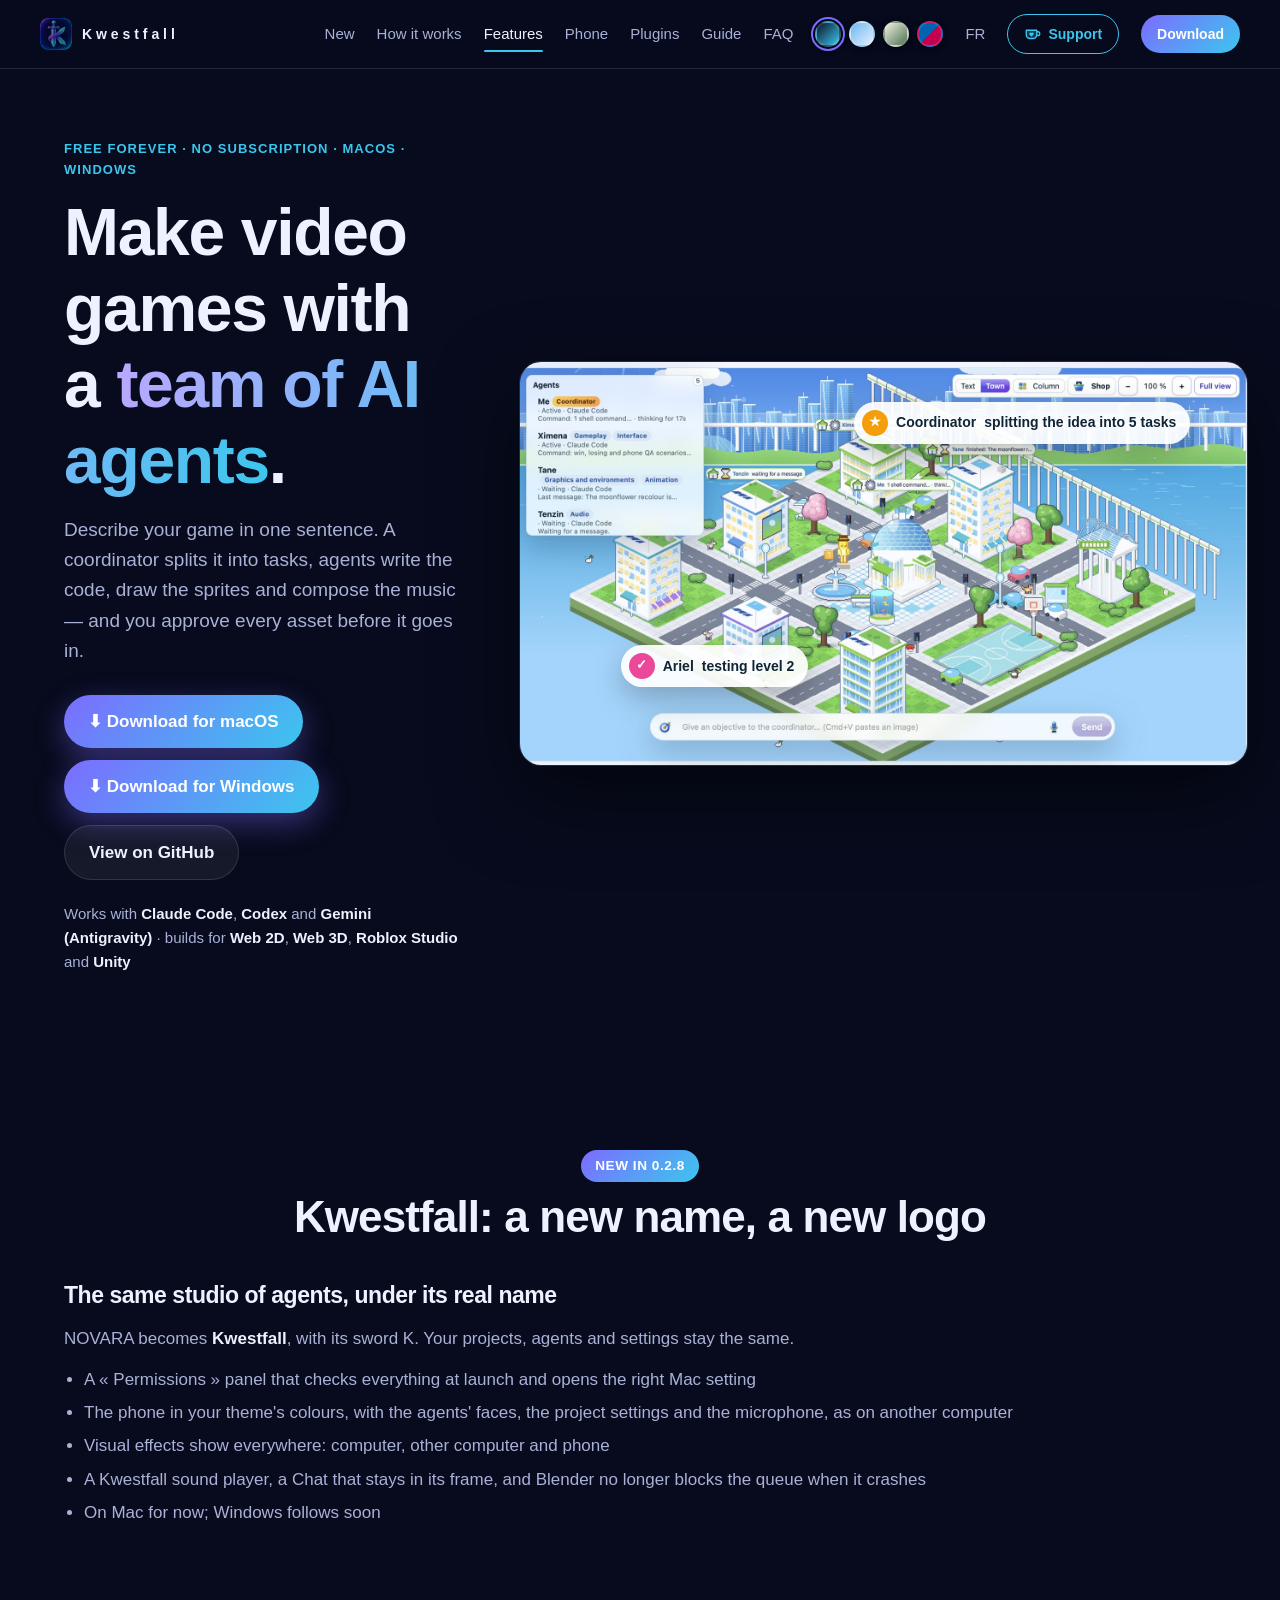
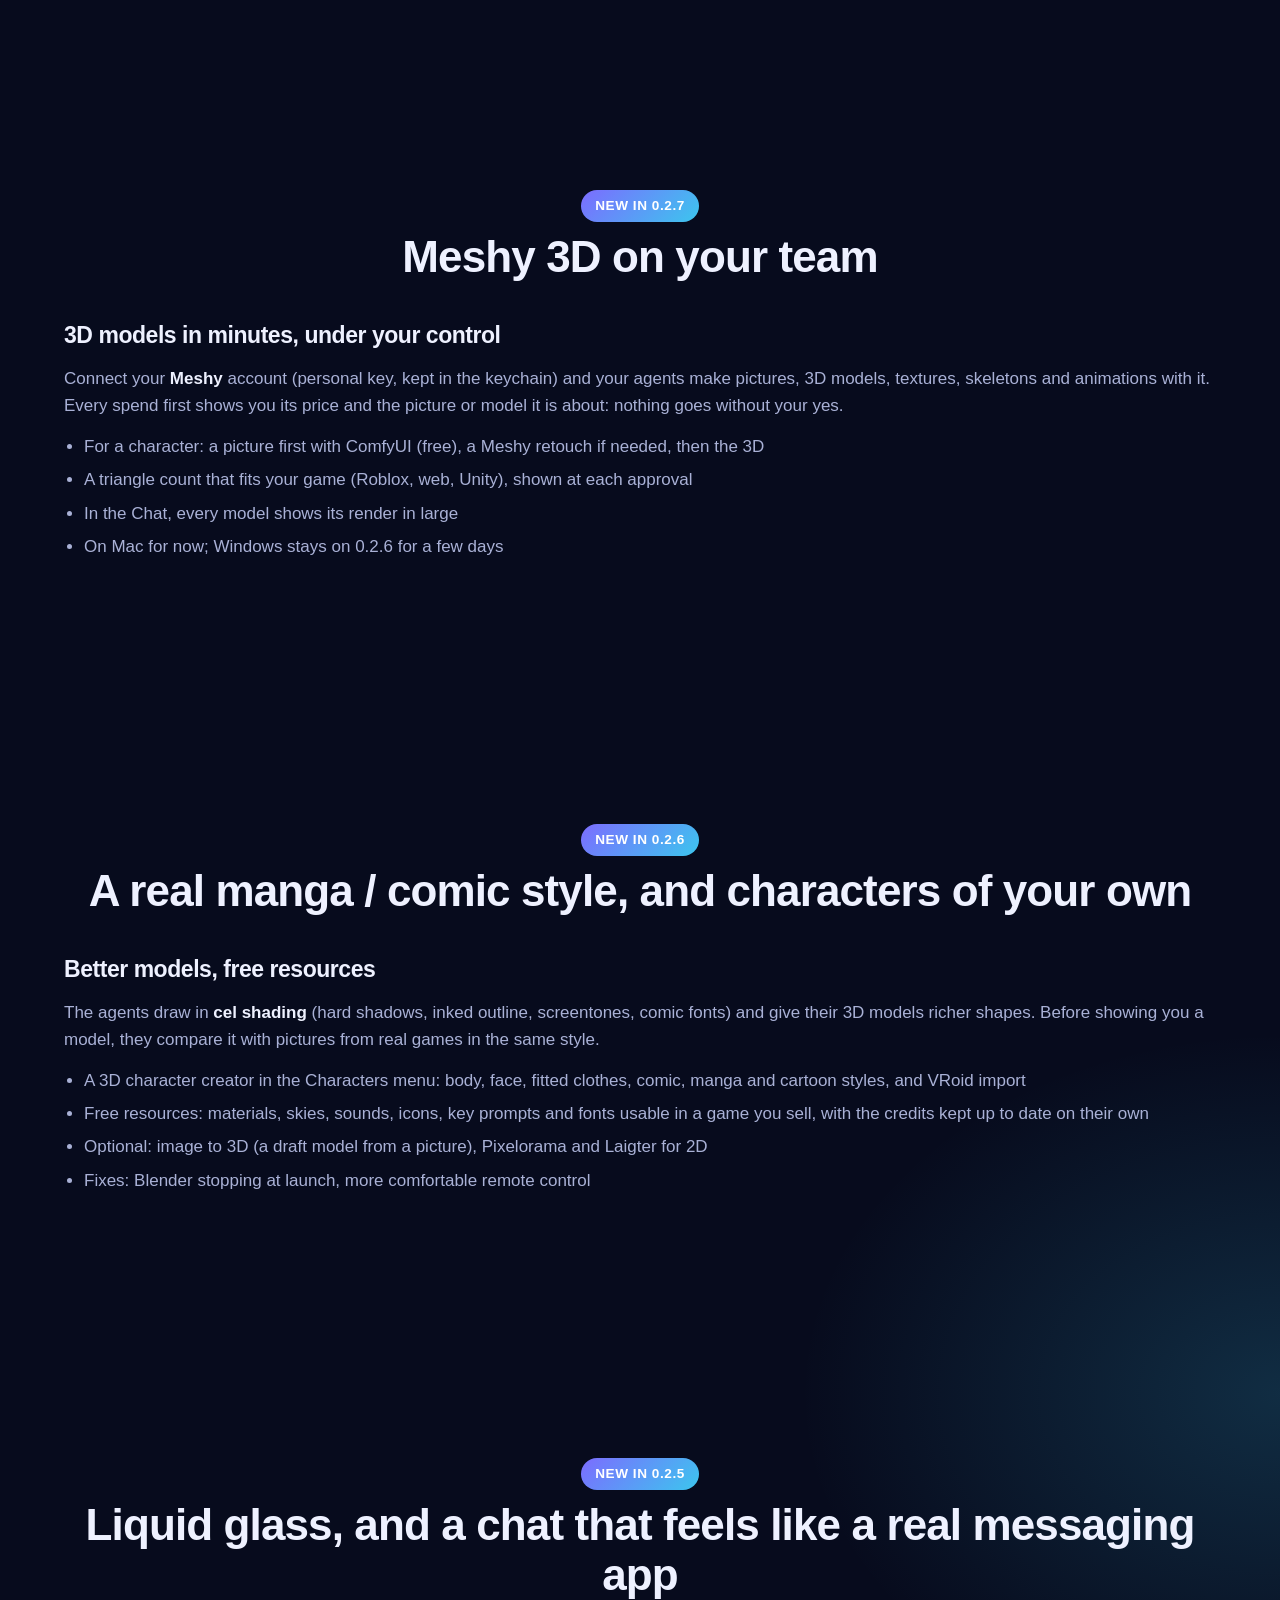
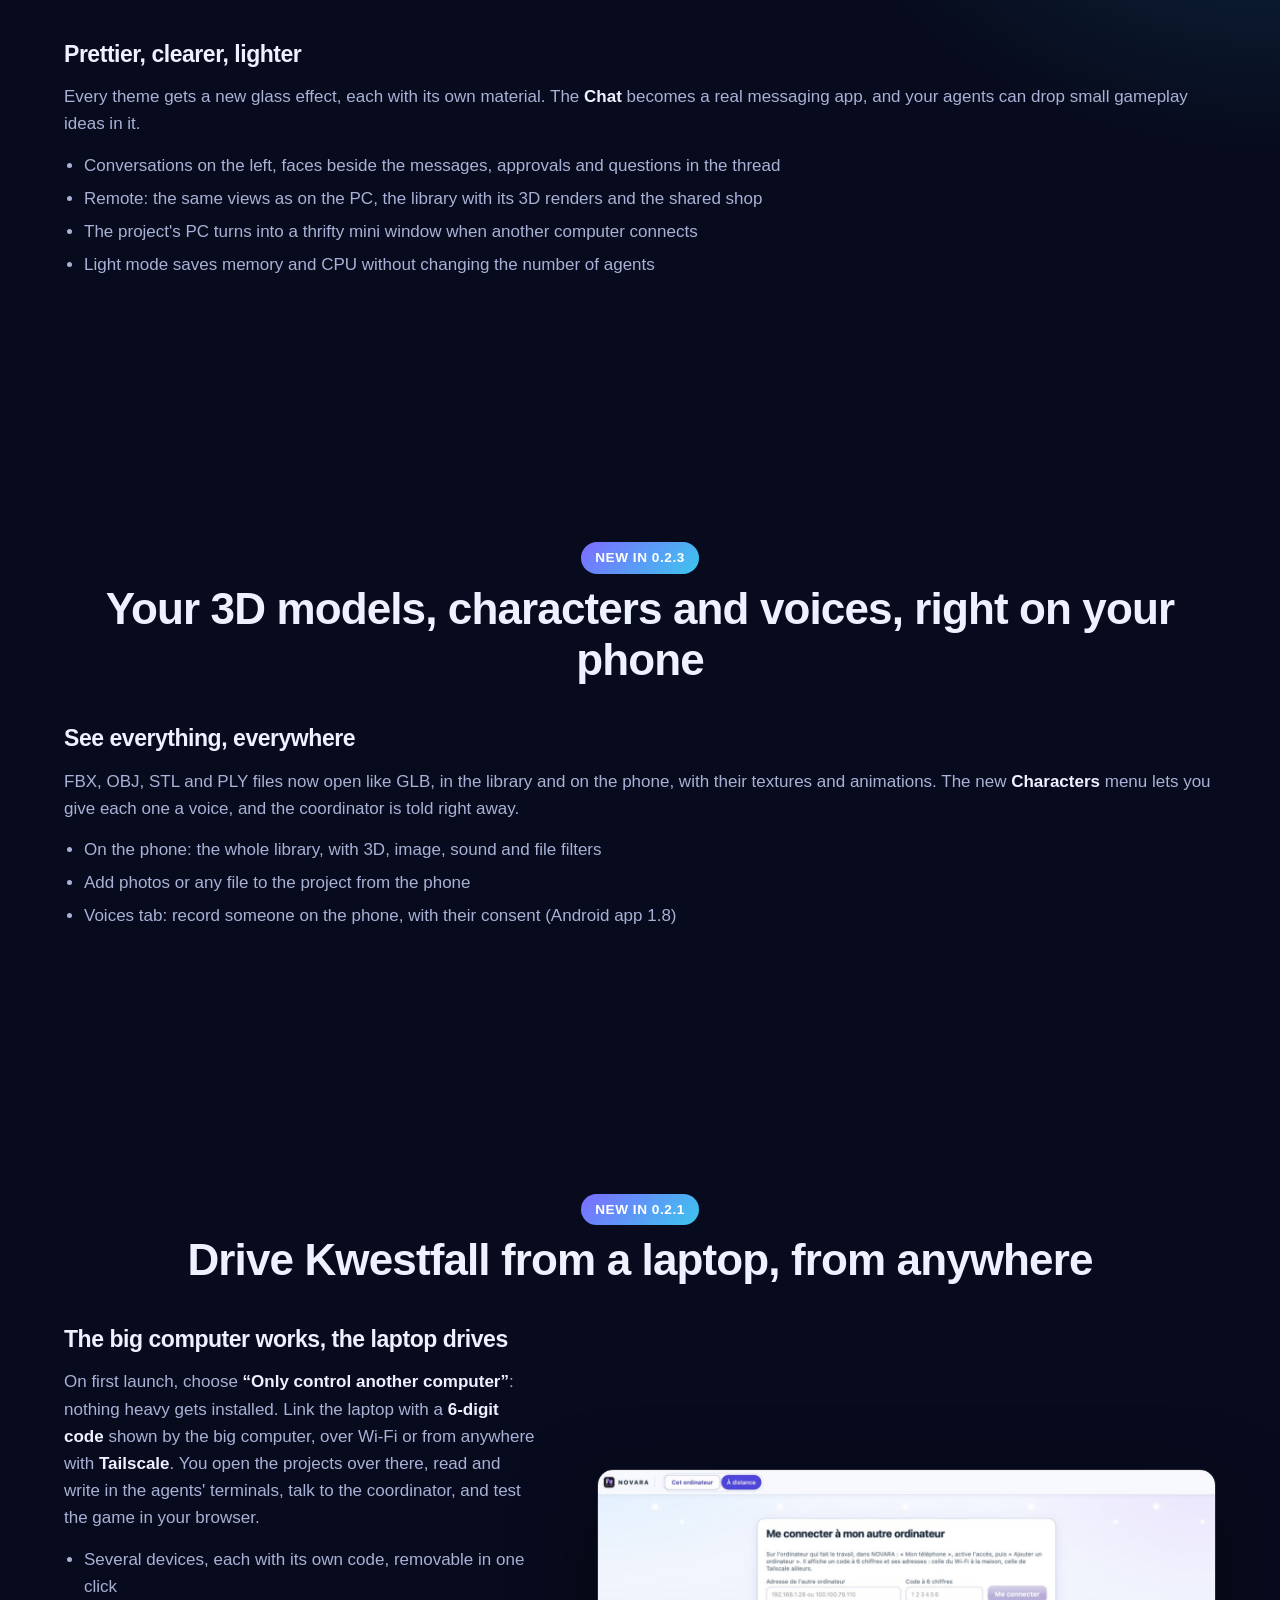
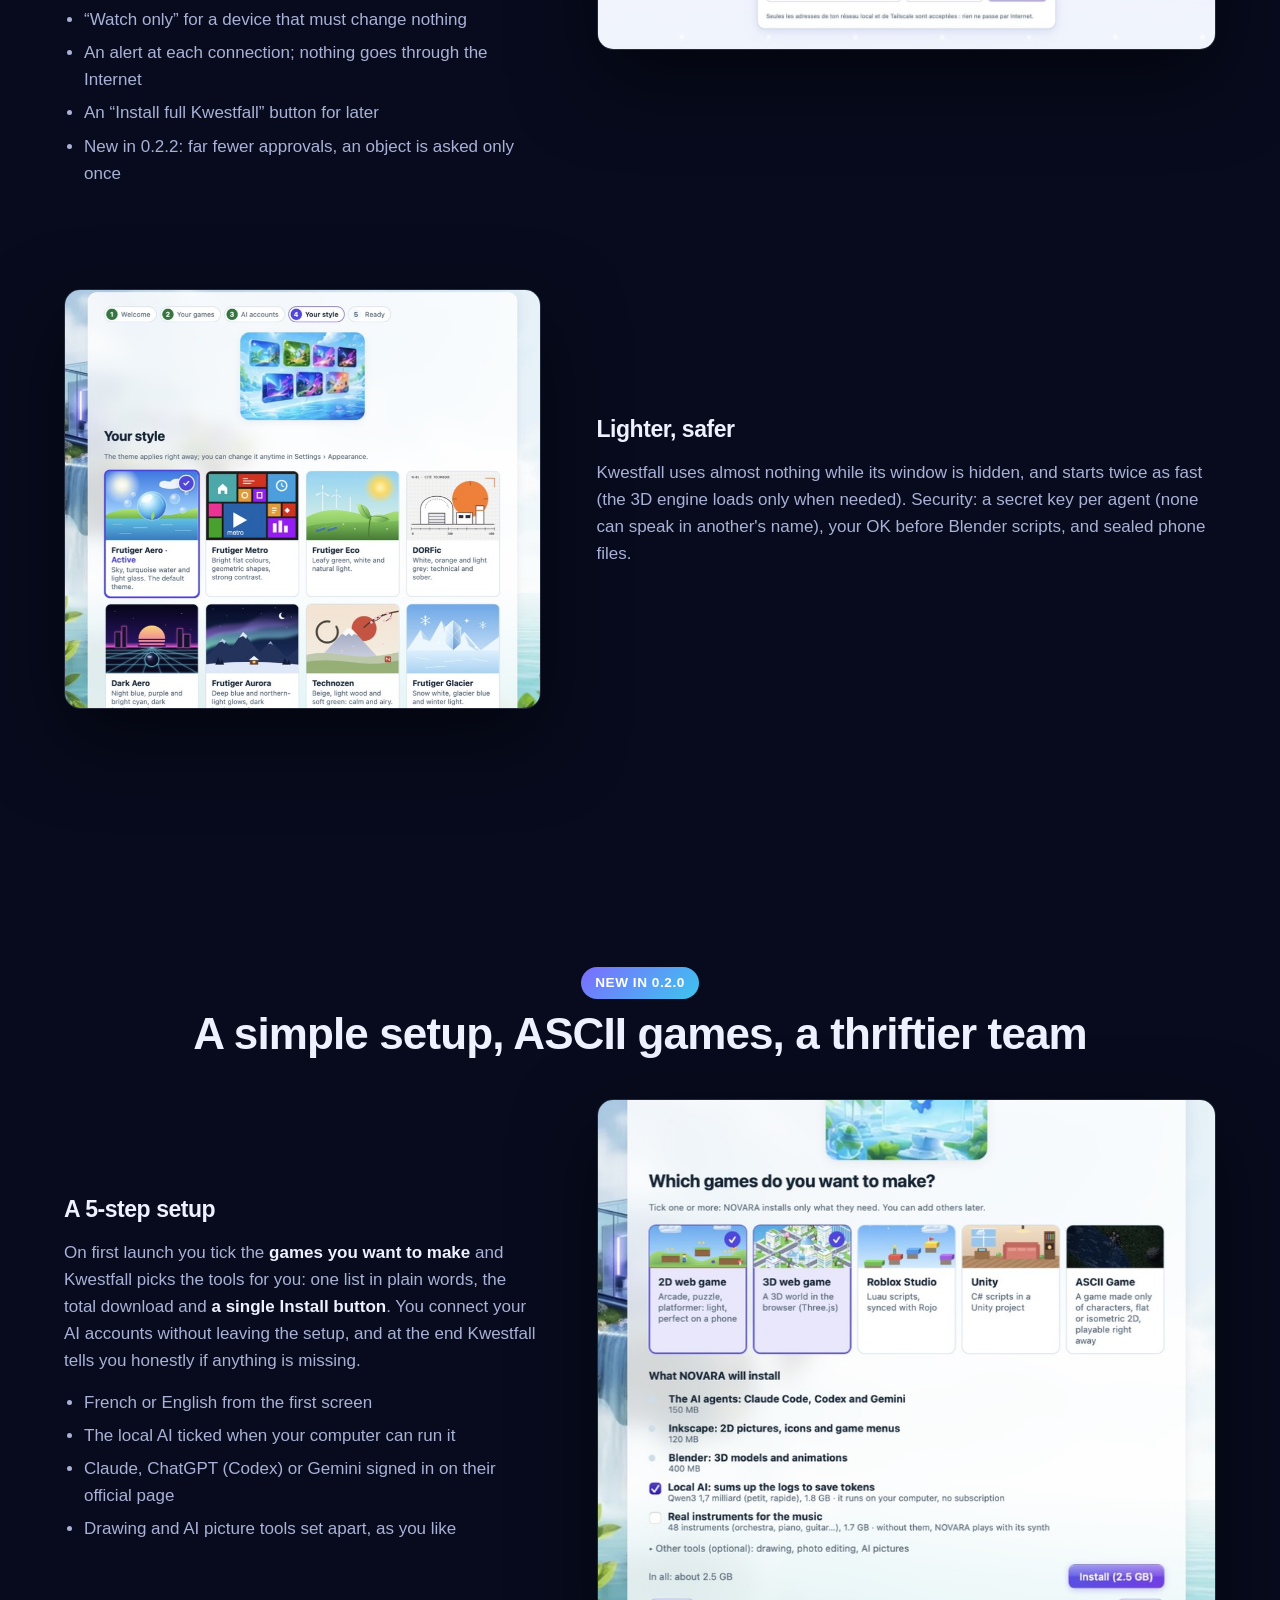
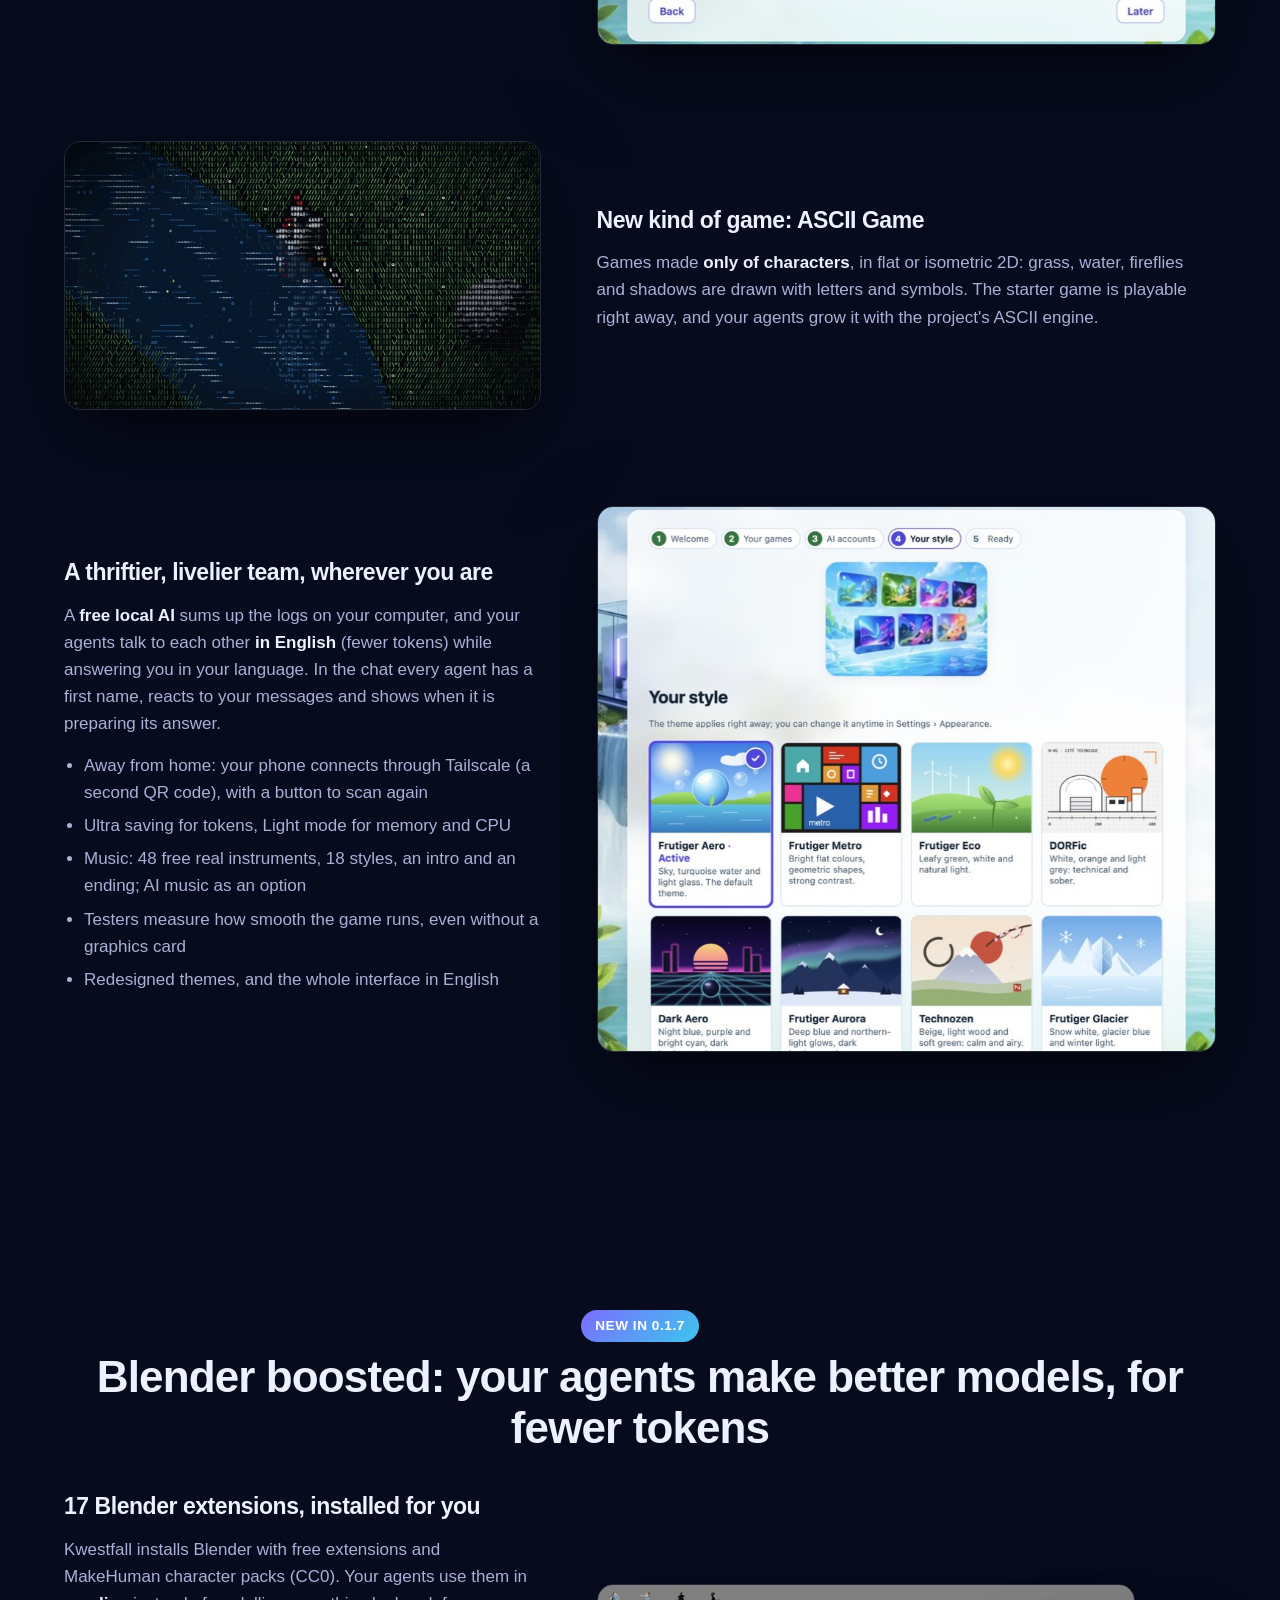
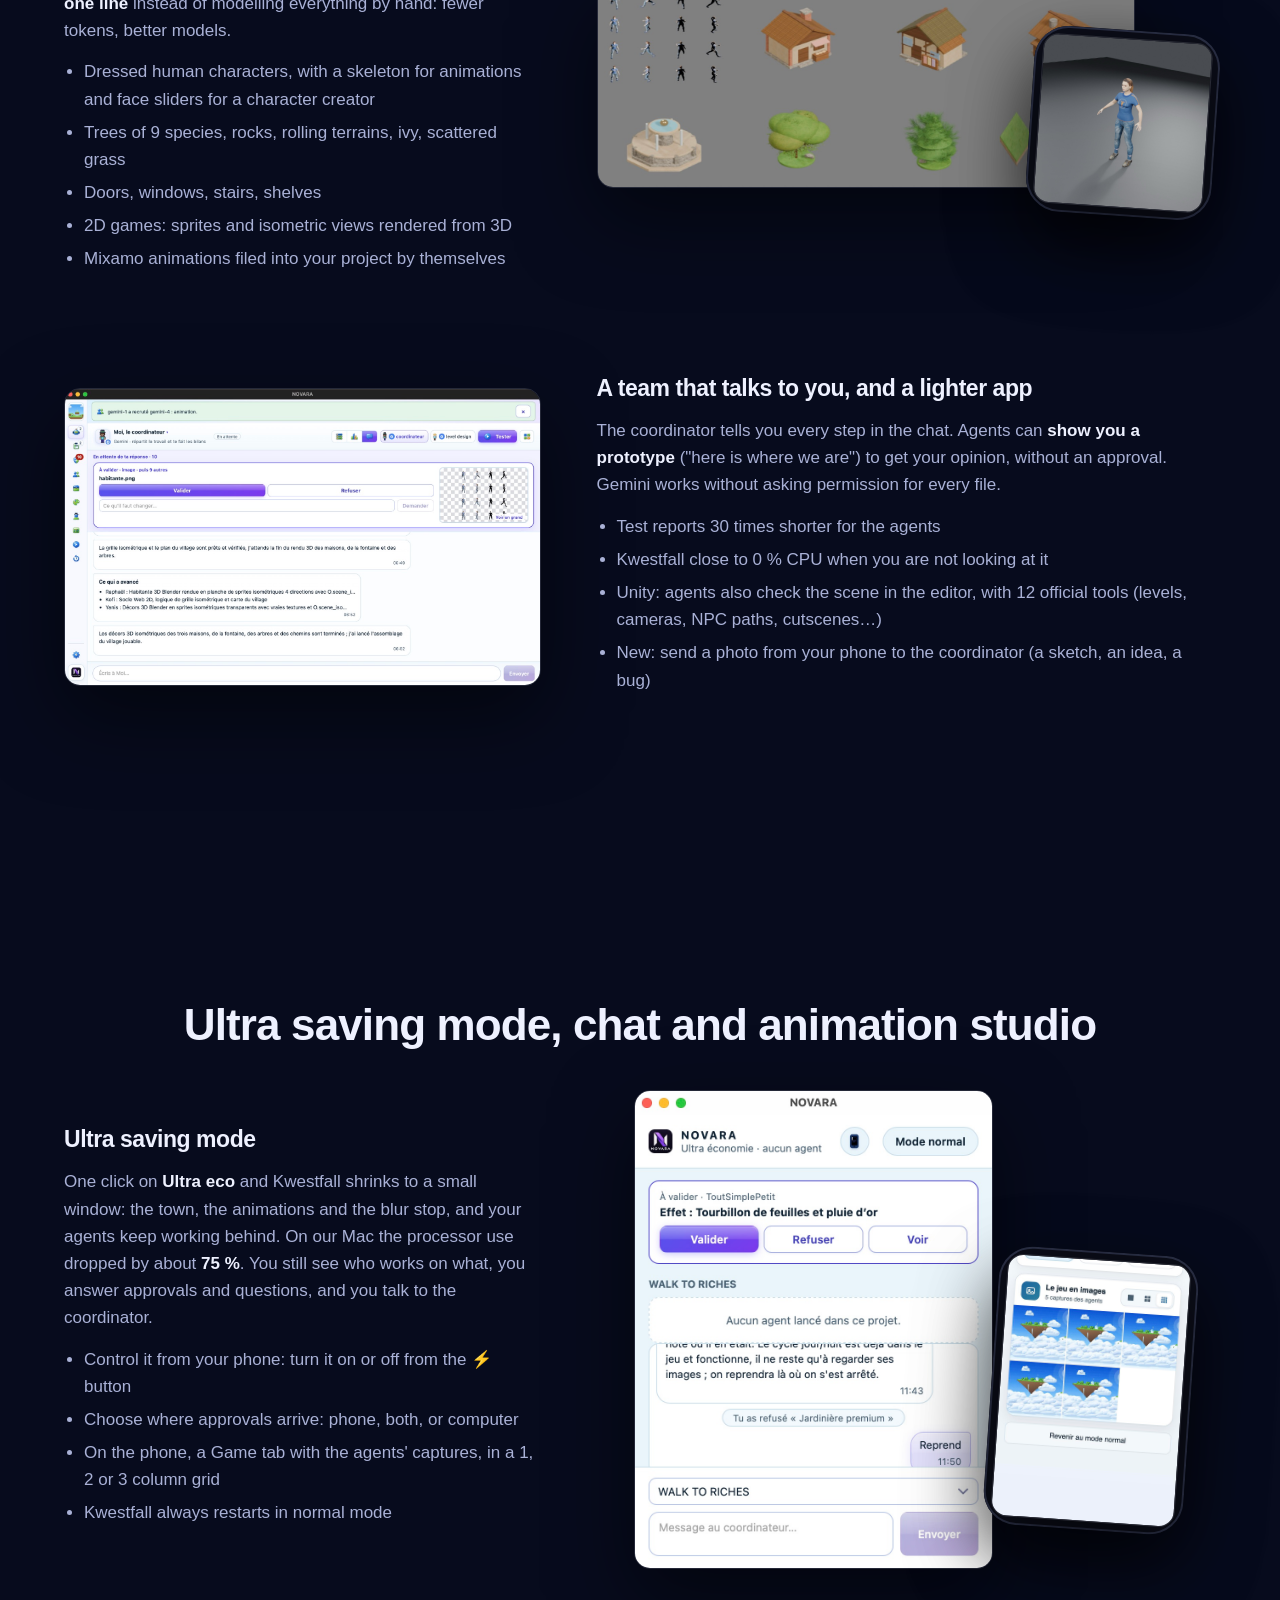
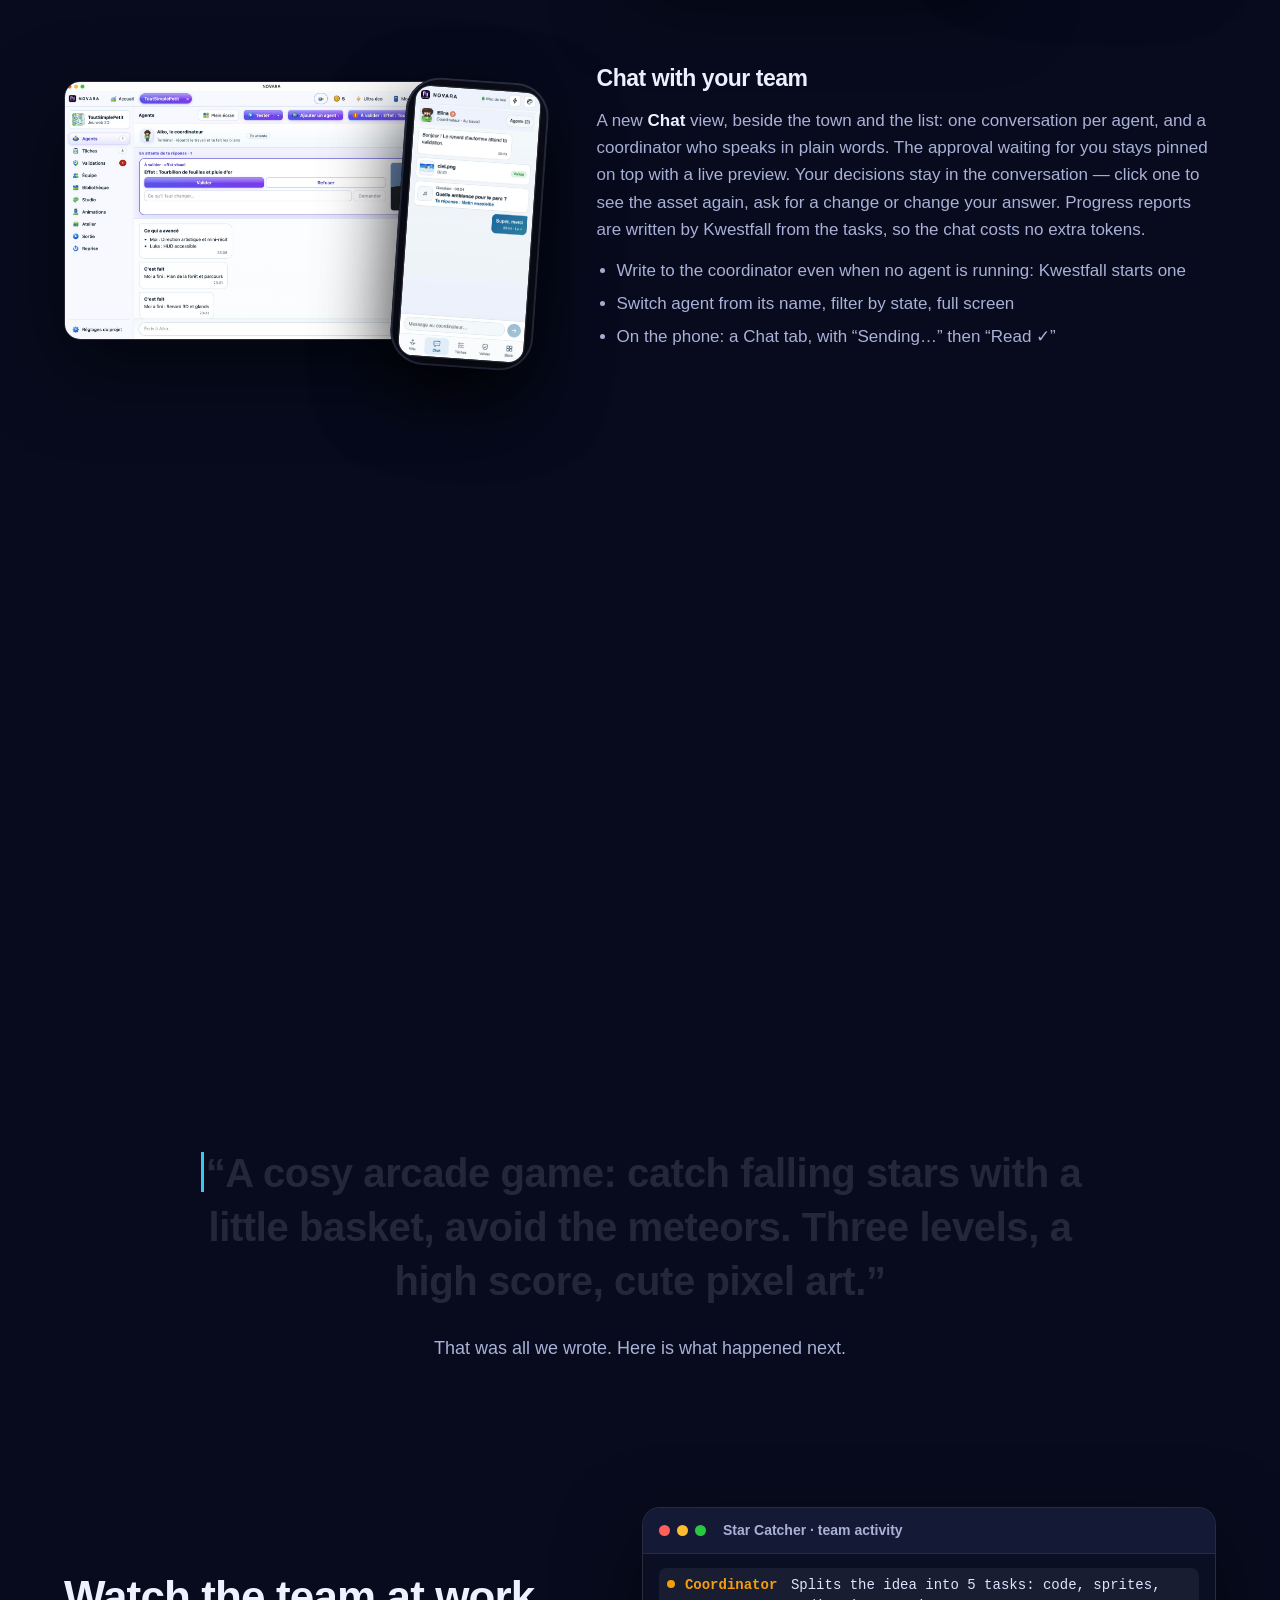
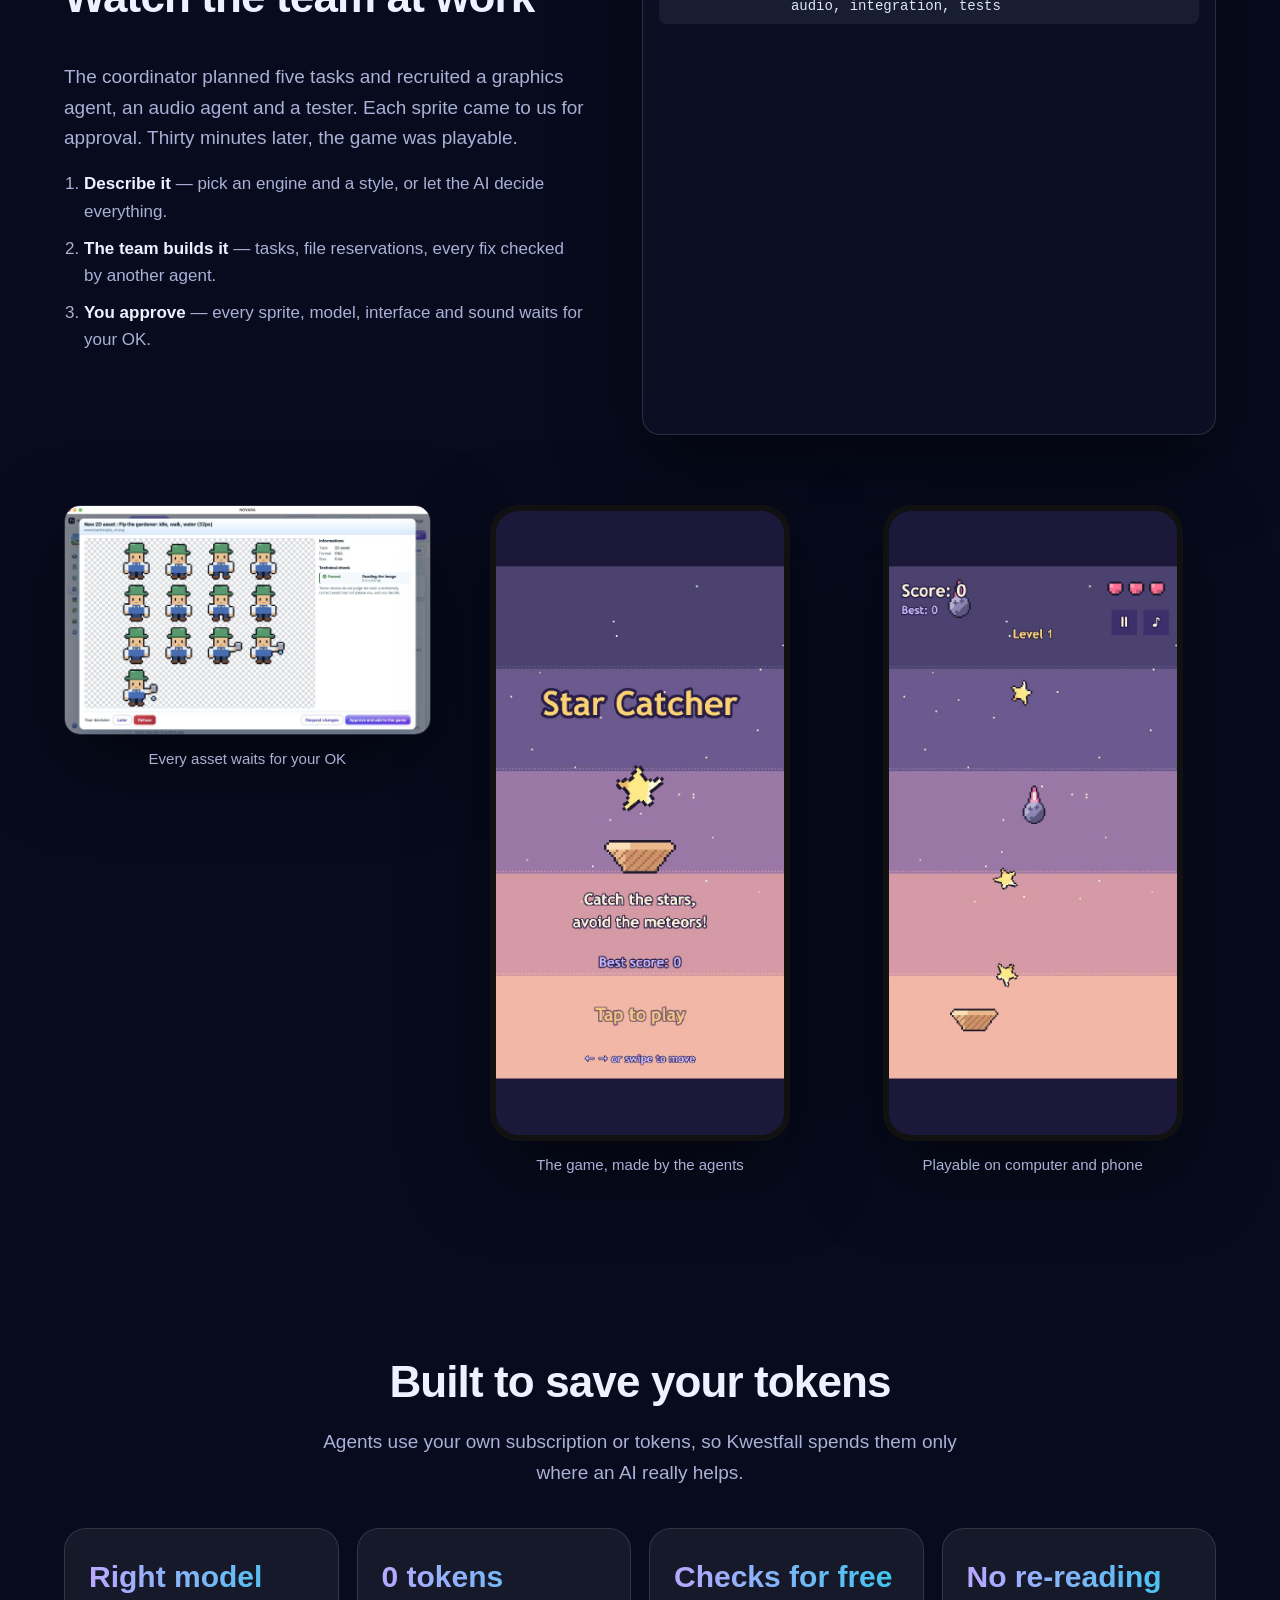
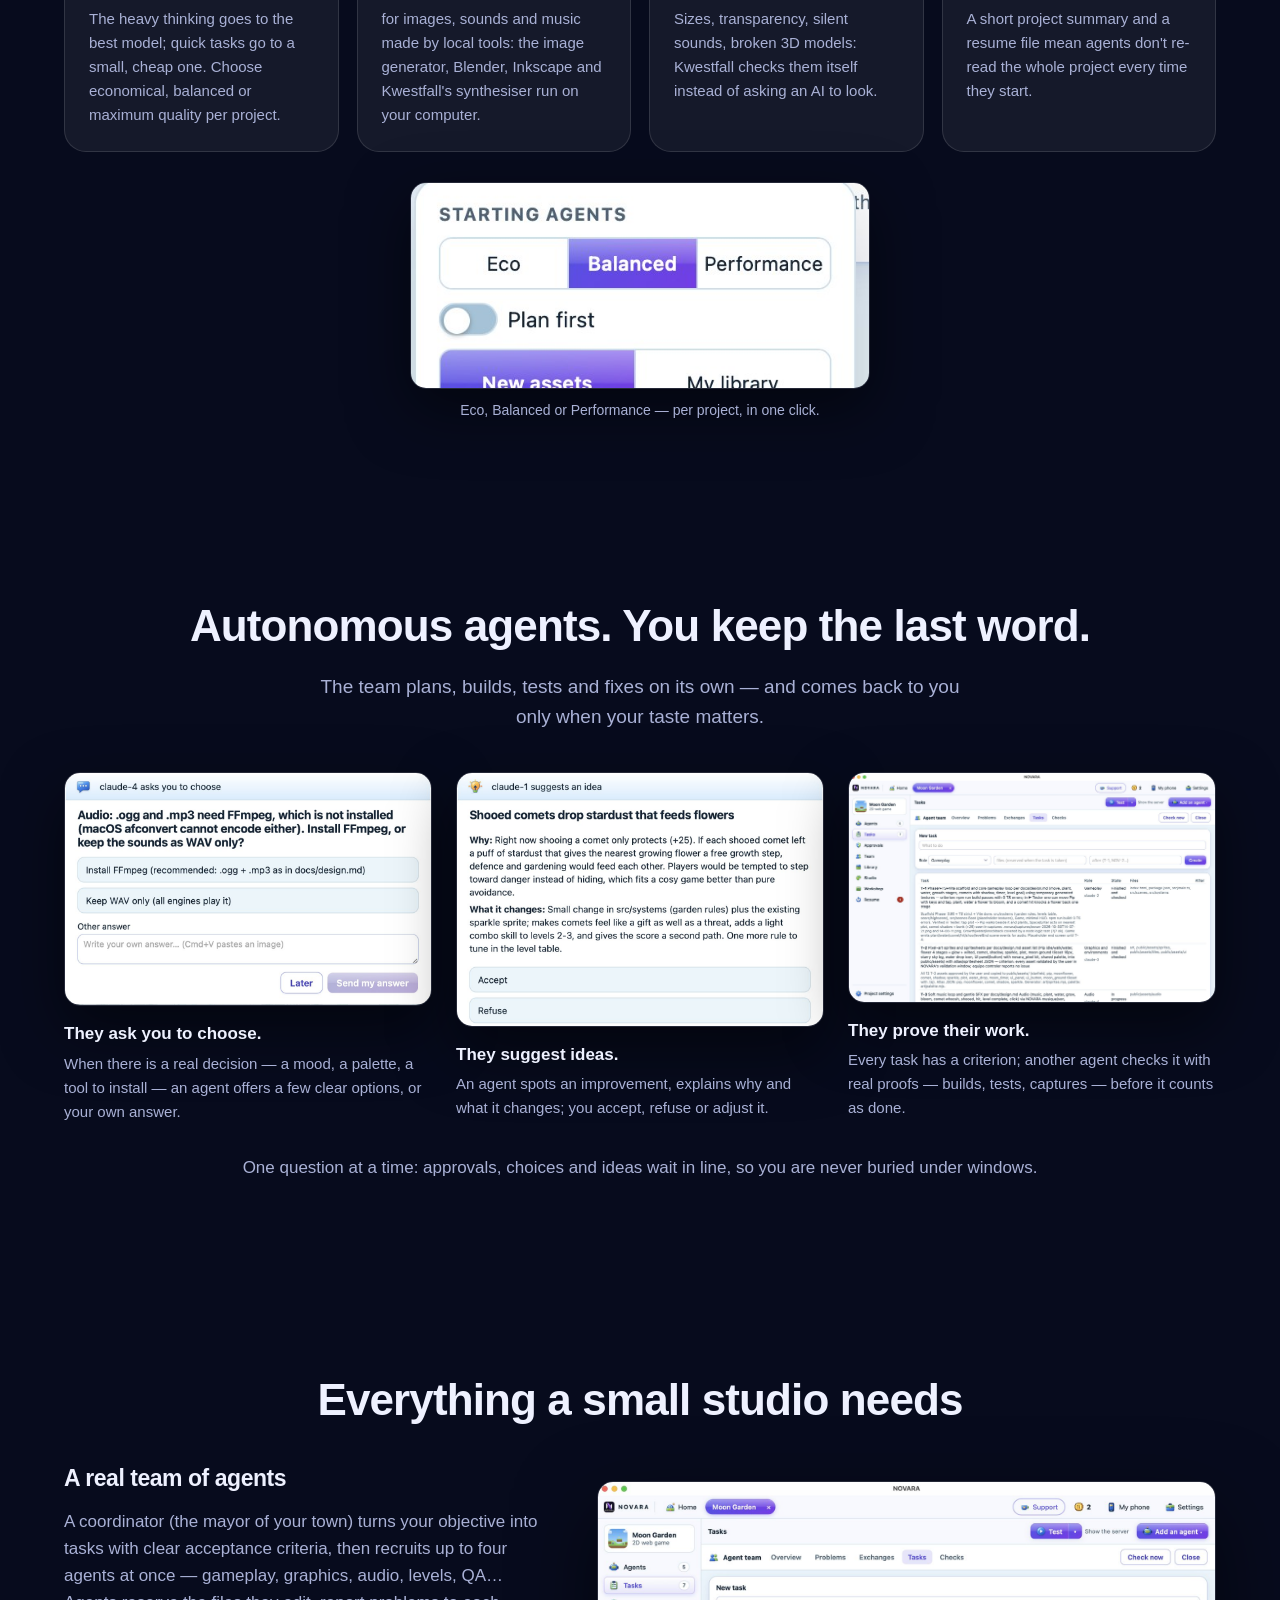
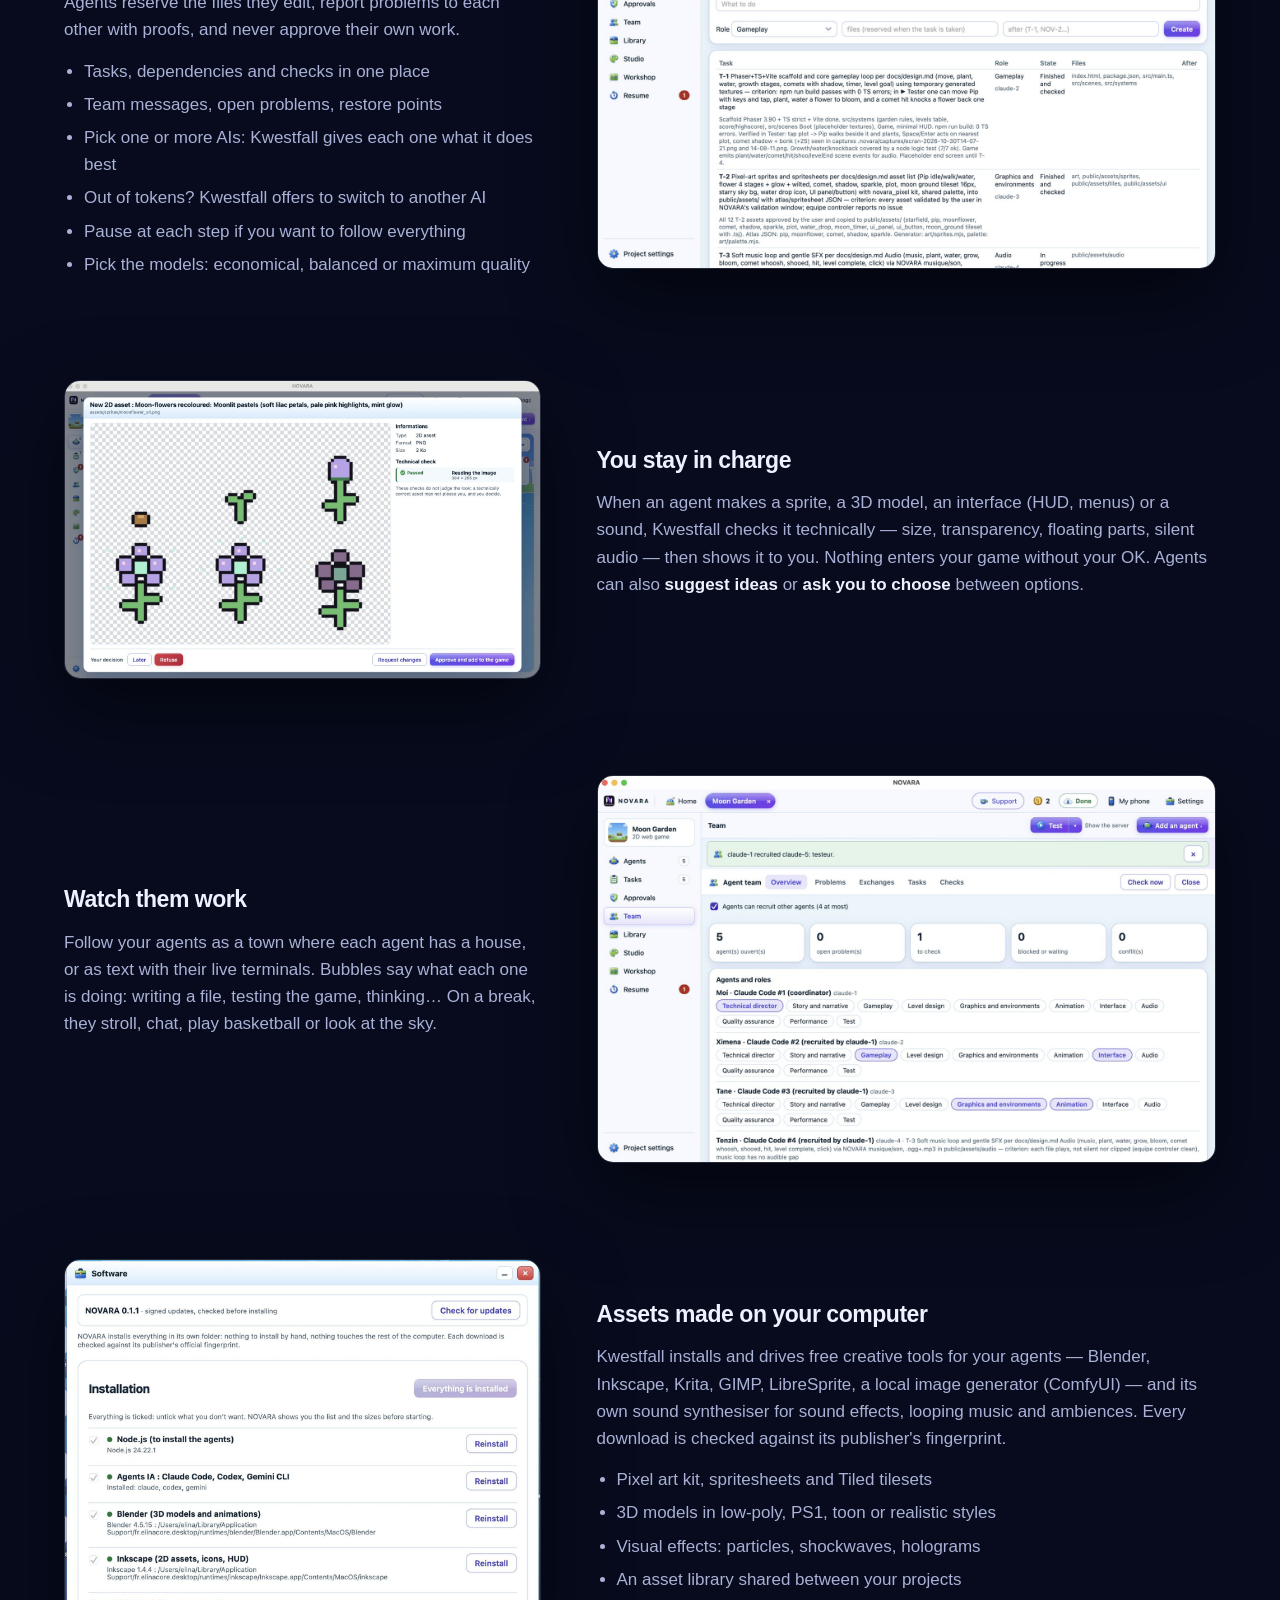
==== commit bf9c1b82: "Kwestfall 0.2.8 : nouveau nom et logo sur le site, README, guide et FAQ Co-Authored-By: Claude Opus " ====
--- a/docs/index.html
+++ b/docs/index.html
@@ -3,9 +3,9 @@
 <head>
 <meta charset="utf-8">
 <meta name="viewport" content="width=device-width, initial-scale=1">
-<title>NOVARA — Make games with a team of AI agents</title>
-<meta name="description" content="NOVARA is a free desktop app that turns Claude Code, Codex and Gemini (Antigravity) into a game studio: a coordinator splits your idea into tasks, agents build your game, and you approve every asset.">
-<meta property="og:title" content="NOVARA — Make games with a team of AI agents">
+<title>Kwestfall — Make games with a team of AI agents</title>
+<meta name="description" content="Kwestfall is a free desktop app that turns Claude Code, Codex and Gemini (Antigravity) into a game studio: a coordinator splits your idea into tasks, agents build your game, and you approve every asset.">
+<meta property="og:title" content="Kwestfall — Make games with a team of AI agents">
 <meta property="og:description" content="Describe your game. A team of AI agents builds it. You approve every asset.">
 <meta property="og:image" content="https://elinahart.github.io/novara-releases/img/hero-town.jpg">
 <meta property="og:url" content="https://elinahart.github.io/novara-releases/">
@@ -16,9 +16,9 @@
 </head>
 <body>
 <header class="top">
-  <a class="brand" href="#"><img src="img/novara-icon.png" alt="" width="32" height="32"><span>NOVARA</span></a>
+  <a class="brand" href="#"><img src="img/novara-icon.png" alt="" width="32" height="32"><span>Kwestfall</span></a>
   <nav>
-    <a href="#new027">New</a>
+    <a href="#new028">New</a>
     <a href="#how">How it works</a>
     <a href="#features">Features</a>
     <a href="#phone">Phone</a>
@@ -50,7 +50,18 @@
     </div>
     <p class="works">Works with <b>Claude Code</b>, <b>Codex</b> and <b>Gemini (Antigravity)</b> · builds for <b>Web 2D</b>, <b>Web 3D</b>, <b>Roblox Studio</b> and <b>Unity</b></p>
   </div>
-  <figure class="hero-shot reveal from-right"><img id="hero-img" src="img/hero-town.jpg" alt="NOVARA: five agents and their roles, working on a game in a little isometric town" width="1720" height="880"></figure>
+  <figure class="hero-shot reveal from-right"><img id="hero-img" src="img/hero-town.jpg" alt="Kwestfall: five agents and their roles, working on a game in a little isometric town" width="1720" height="880"></figure>
+</section>
+
+<section id="new028" class="features new">
+  <p class="new-tag reveal">New in 0.2.8</p>
+  <h2 class="reveal">Kwestfall: a new name, a new logo</h2>
+
+  <article class="feature reveal" style="grid-template-columns: 1fr">
+    <div><h3>The same studio of agents, under its real name</h3>
+      <p>NOVARA becomes <b>Kwestfall</b>, with its sword K. Your projects, agents and settings stay the same.</p>
+      <ul><li>A « Permissions » panel that checks everything at launch and opens the right Mac setting</li><li>The phone in your theme's colours, with the agents' faces, the project settings and the microphone, as on another computer</li><li>Visual effects show everywhere: computer, other computer and phone</li><li>A Kwestfall sound player, a Chat that stays in its frame, and Blender no longer blocks the queue when it crashes</li><li>On Mac for now; Windows follows soon</li></ul></div>
+  </article>
 </section>
 
 <section id="new027" class="features new">
@@ -99,19 +110,19 @@
 
 <section id="new021" class="features new">
   <p class="new-tag reveal">New in 0.2.1</p>
-  <h2 class="reveal">Drive NOVARA from a laptop, from anywhere</h2>
+  <h2 class="reveal">Drive Kwestfall from a laptop, from anywhere</h2>
 
   <article class="feature reveal">
     <div><h3>The big computer works, the laptop drives</h3>
       <p>On first launch, choose <b>“Only control another computer”</b>: nothing heavy gets installed. Link the laptop with a <b>6-digit code</b> shown by the big computer, over Wi-Fi or from anywhere with <b>Tailscale</b>. You open the projects over there, read and write in the agents' terminals, talk to the coordinator, and test the game in your browser.</p>
-      <ul><li>Several devices, each with its own code, removable in one click</li><li>“Watch only” for a device that must change nothing</li><li>An alert at each connection; nothing goes through the Internet</li><li>An “Install full NOVARA” button for later</li><li>New in 0.2.2: far fewer approvals, an object is asked only once</li></ul></div>
-    <figure><img src="img/distance-connexion.jpg" alt="NOVARA in Remote mode: “Connect to my other computer” with the address and the 6-digit code" loading="lazy"></figure>
+      <ul><li>Several devices, each with its own code, removable in one click</li><li>“Watch only” for a device that must change nothing</li><li>An alert at each connection; nothing goes through the Internet</li><li>An “Install full Kwestfall” button for later</li><li>New in 0.2.2: far fewer approvals, an object is asked only once</li></ul></div>
+    <figure><img src="img/distance-connexion.jpg" alt="Kwestfall in Remote mode: “Connect to my other computer” with the address and the 6-digit code" loading="lazy"></figure>
   </article>
 
   <article class="feature flip reveal">
     <div><h3>Lighter, safer</h3>
-      <p>NOVARA uses almost nothing while its window is hidden, and starts twice as fast (the 3D engine loads only when needed). Security: a secret key per agent (none can speak in another's name), your OK before Blender scripts, and sealed phone files.</p></div>
-    <figure><img src="img/install-themes-en.jpg" alt="NOVARA's themes" loading="lazy"></figure>
+      <p>Kwestfall uses almost nothing while its window is hidden, and starts twice as fast (the 3D engine loads only when needed). Security: a secret key per agent (none can speak in another's name), your OK before Blender scripts, and sealed phone files.</p></div>
+    <figure><img src="img/install-themes-en.jpg" alt="Kwestfall's themes" loading="lazy"></figure>
   </article>
 </section>
 
@@ -121,9 +132,9 @@
 
   <article class="feature reveal">
     <div><h3>A 5-step setup</h3>
-      <p>On first launch you tick the <b>games you want to make</b> and NOVARA picks the tools for you: one list in plain words, the total download and <b>a single Install button</b>. You connect your AI accounts without leaving the setup, and at the end NOVARA tells you honestly if anything is missing.</p>
+      <p>On first launch you tick the <b>games you want to make</b> and Kwestfall picks the tools for you: one list in plain words, the total download and <b>a single Install button</b>. You connect your AI accounts without leaving the setup, and at the end Kwestfall tells you honestly if anything is missing.</p>
       <ul><li>French or English from the first screen</li><li>The local AI ticked when your computer can run it</li><li>Claude, ChatGPT (Codex) or Gemini signed in on their official page</li><li>Drawing and AI picture tools set apart, as you like</li></ul></div>
-    <figure><img src="img/install-games.jpg" alt="The “Your games” step: tick the kinds of games and NOVARA lists what it installs, with the total" loading="lazy"></figure>
+    <figure><img src="img/install-games.jpg" alt="The “Your games” step: tick the kinds of games and Kwestfall lists what it installs, with the total" loading="lazy"></figure>
   </article>
 
   <article class="feature flip reveal">
@@ -146,7 +157,7 @@
 
   <article class="feature reveal">
     <div><h3>17 Blender extensions, installed for you</h3>
-      <p>NOVARA installs Blender with free extensions and MakeHuman character packs (CC0). Your agents use them in <b>one line</b> instead of modelling everything by hand: fewer tokens, better models.</p>
+      <p>Kwestfall installs Blender with free extensions and MakeHuman character packs (CC0). Your agents use them in <b>one line</b> instead of modelling everything by hand: fewer tokens, better models.</p>
       <ul><li>Dressed human characters, with a skeleton for animations and face sliders for a character creator</li><li>Trees of 9 species, rocks, rolling terrains, ivy, scattered grass</li><li>Doors, windows, stairs, shelves</li><li>2D games: sprites and isometric views rendered from 3D</li><li>Mixamo animations filed into your project by themselves</li></ul></div>
     <figure class="new-combo"><img src="img/blender-village-iso.jpg" alt="Houses, fountain, trees and villager of an isometric village, made in Blender by a Gemini team" loading="lazy"><span class="phone-frame"><img src="img/blender-humain.jpg" alt="A walker made in one line with MakeHuman" loading="lazy"></span></figure>
   </article>
@@ -154,7 +165,7 @@
   <article class="feature flip reveal">
     <div><h3>A team that talks to you, and a lighter app</h3>
       <p>The coordinator tells you every step in the chat. Agents can <b>show you a prototype</b> ("here is where we are") to get your opinion, without an approval. Gemini works without asking permission for every file.</p>
-      <ul><li>Test reports 30 times shorter for the agents</li><li>NOVARA close to 0 % CPU when you are not looking at it</li><li>Unity: agents also check the scene in the editor, with 12 official tools (levels, cameras, NPC paths, cutscenes…)</li><li>New: send a photo from your phone to the coordinator (a sketch, an idea, a bug)</li></ul></div>
+      <ul><li>Test reports 30 times shorter for the agents</li><li>Kwestfall close to 0 % CPU when you are not looking at it</li><li>Unity: agents also check the scene in the editor, with 12 official tools (levels, cameras, NPC paths, cutscenes…)</li><li>New: send a photo from your phone to the coordinator (a sketch, an idea, a bug)</li></ul></div>
     <figure><img src="img/chat-coordinateur.jpg" alt="The coordinator tells every step in the chat" loading="lazy"></figure>
   </article>
 </section>
@@ -165,15 +176,15 @@
 
   <article class="feature reveal">
     <div><h3>Ultra saving mode</h3>
-      <p>One click on <b>Ultra eco</b> and NOVARA shrinks to a small window: the town, the animations and the blur stop, and your agents keep working behind. On our Mac the processor use dropped by about <b>75 %</b>. You still see who works on what, you answer approvals and questions, and you talk to the coordinator.</p>
-      <ul><li>Control it from your phone: turn it on or off from the ⚡ button</li><li>Choose where approvals arrive: phone, both, or computer</li><li>On the phone, a Game tab with the agents' captures, in a 1, 2 or 3 column grid</li><li>NOVARA always restarts in normal mode</li></ul></div>
+      <p>One click on <b>Ultra eco</b> and Kwestfall shrinks to a small window: the town, the animations and the blur stop, and your agents keep working behind. On our Mac the processor use dropped by about <b>75 %</b>. You still see who works on what, you answer approvals and questions, and you talk to the coordinator.</p>
+      <ul><li>Control it from your phone: turn it on or off from the ⚡ button</li><li>Choose where approvals arrive: phone, both, or computer</li><li>On the phone, a Game tab with the agents' captures, in a 1, 2 or 3 column grid</li><li>Kwestfall always restarts in normal mode</li></ul></div>
     <figure class="new-combo tall"><img src="img/ultra.jpg" alt="The small ultra saving window: an approval and the coordinator's conversation" loading="lazy"><span class="phone-frame"><img src="img/phone-ultra.jpg" alt="Ultra mode on the phone: where approvals arrive and the game in pictures" loading="lazy"></span></figure>
   </article>
 
   <article class="feature flip reveal">
     <div><h3>Chat with your team</h3>
-      <p>A new <b>Chat</b> view, beside the town and the list: one conversation per agent, and a coordinator who speaks in plain words. The approval waiting for you stays pinned on top with a live preview. Your decisions stay in the conversation — click one to see the asset again, ask for a change or change your answer. Progress reports are written by NOVARA from the tasks, so the chat costs no extra tokens.</p>
-      <ul><li>Write to the coordinator even when no agent is running: NOVARA starts one</li><li>Switch agent from its name, filter by state, full screen</li><li>On the phone: a Chat tab, with “Sending…” then “Read ✓”</li></ul></div>
+      <p>A new <b>Chat</b> view, beside the town and the list: one conversation per agent, and a coordinator who speaks in plain words. The approval waiting for you stays pinned on top with a live preview. Your decisions stay in the conversation — click one to see the asset again, ask for a change or change your answer. Progress reports are written by Kwestfall from the tasks, so the chat costs no extra tokens.</p>
+      <ul><li>Write to the coordinator even when no agent is running: Kwestfall starts one</li><li>Switch agent from its name, filter by state, full screen</li><li>On the phone: a Chat tab, with “Sending…” then “Read ✓”</li></ul></div>
     <figure class="new-combo"><img src="img/chat.jpg" alt="The chat: an approval pinned on top and the coordinator's reports" loading="lazy"><span class="phone-frame"><img src="img/phone-chat.jpg" alt="The chat on the phone: messages, approved asset, answered question" loading="lazy"></span></figure>
   </article>
 
@@ -206,7 +217,7 @@
         <li data-who="Coordinator" data-c="#f59e0b">Splits the idea into 5 tasks: code, sprites, audio, integration, tests</li>
         <li data-who="Coordinator" data-c="#f59e0b">Recruits Nalu (graphics), Kalani (audio) and Ariel (QA)</li>
         <li data-who="Nalu" data-c="#3b82f6">Draws basket.png, star.png, meteor.png in pixel art</li>
-        <li data-who="NOVARA" data-c="#8b5cf6">Checks each sprite: size, transparency ✓ — asks you to approve</li>
+        <li data-who="Kwestfall" data-c="#8b5cf6">Checks each sprite: size, transparency ✓ — asks you to approve</li>
         <li data-who="Kalani" data-c="#10b981">Composes a soft looping track and 5 sound effects</li>
         <li data-who="Coordinator" data-c="#f59e0b">Writes the game: menu, 3 levels, lives, high score</li>
         <li data-who="Ariel" data-c="#ec4899">Plays full games, tries to break them, sends captures</li>
@@ -223,11 +234,11 @@
 
 <section class="save">
   <h2 class="reveal">Built to save your tokens</h2>
-  <p class="lead center reveal">Agents use your own subscription or tokens, so NOVARA spends them only where an AI really helps.</p>
+  <p class="lead center reveal">Agents use your own subscription or tokens, so Kwestfall spends them only where an AI really helps.</p>
   <div class="tokens">
     <div class="reveal"><strong>Right model</strong><p>The heavy thinking goes to the best model; quick tasks go to a small, cheap one. Choose economical, balanced or maximum quality per project.</p></div>
-    <div class="reveal delay-1"><strong>0 tokens</strong><p>for images, sounds and music made by local tools: the image generator, Blender, Inkscape and NOVARA's synthesiser run on your computer.</p></div>
-    <div class="reveal delay-2"><strong>Checks for free</strong><p>Sizes, transparency, silent sounds, broken 3D models: NOVARA checks them itself instead of asking an AI to look.</p></div>
+    <div class="reveal delay-1"><strong>0 tokens</strong><p>for images, sounds and music made by local tools: the image generator, Blender, Inkscape and Kwestfall's synthesiser run on your computer.</p></div>
+    <div class="reveal delay-2"><strong>Checks for free</strong><p>Sizes, transparency, silent sounds, broken 3D models: Kwestfall checks them itself instead of asking an AI to look.</p></div>
     <div class="reveal delay-3"><strong>No re-reading</strong><p>A short project summary and a resume file mean agents don't re-read the whole project every time they start.</p></div>
   </div>
   <figure class="models reveal"><img src="img/models.jpg" alt="Starting agents: Eco, Balanced or Performance" loading="lazy"><figcaption>Eco, Balanced or Performance — per project, in one click.</figcaption></figure>
@@ -250,13 +261,13 @@
   <article class="feature reveal">
     <div><h3>A real team of agents</h3>
       <p>A coordinator (the mayor of your town) turns your objective into tasks with clear acceptance criteria, then recruits up to four agents at once — gameplay, graphics, audio, levels, QA… Agents reserve the files they edit, report problems to each other with proofs, and never approve their own work.</p>
-      <ul><li>Tasks, dependencies and checks in one place</li><li>Team messages, open problems, restore points</li><li>Pick one or more AIs: NOVARA gives each one what it does best</li><li>Out of tokens? NOVARA offers to switch to another AI</li><li>Pause at each step if you want to follow everything</li><li>Pick the models: economical, balanced or maximum quality</li></ul></div>
+      <ul><li>Tasks, dependencies and checks in one place</li><li>Team messages, open problems, restore points</li><li>Pick one or more AIs: Kwestfall gives each one what it does best</li><li>Out of tokens? Kwestfall offers to switch to another AI</li><li>Pause at each step if you want to follow everything</li><li>Pick the models: economical, balanced or maximum quality</li></ul></div>
     <figure><img src="img/tasks.jpg" alt="The team's tasks: code, sprites, audio, integration, tests" loading="lazy"></figure>
   </article>
 
   <article class="feature flip reveal">
     <div><h3>You stay in charge</h3>
-      <p>When an agent makes a sprite, a 3D model, an interface (HUD, menus) or a sound, NOVARA checks it technically — size, transparency, floating parts, silent audio — then shows it to you. Nothing enters your game without your OK. Agents can also <b>suggest ideas</b> or <b>ask you to choose</b> between options.</p></div>
+      <p>When an agent makes a sprite, a 3D model, an interface (HUD, menus) or a sound, Kwestfall checks it technically — size, transparency, floating parts, silent audio — then shows it to you. Nothing enters your game without your OK. Agents can also <b>suggest ideas</b> or <b>ask you to choose</b> between options.</p></div>
     <figure><img src="img/approve.jpg" alt="Approval window: moon flowers recoloured by the graphics agent" loading="lazy"></figure>
   </article>
 
@@ -268,9 +279,9 @@
 
   <article class="feature flip reveal">
     <div><h3>Assets made on your computer</h3>
-      <p>NOVARA installs and drives free creative tools for your agents — Blender, Inkscape, Krita, GIMP, LibreSprite, a local image generator (ComfyUI) — and its own sound synthesiser for sound effects, looping music and ambiences. Every download is checked against its publisher's fingerprint.</p>
+      <p>Kwestfall installs and drives free creative tools for your agents — Blender, Inkscape, Krita, GIMP, LibreSprite, a local image generator (ComfyUI) — and its own sound synthesiser for sound effects, looping music and ambiences. Every download is checked against its publisher's fingerprint.</p>
       <ul><li>Pixel art kit, spritesheets and Tiled tilesets</li><li>3D models in low-poly, PS1, toon or realistic styles</li><li>Visual effects: particles, shockwaves, holograms</li><li>An asset library shared between your projects</li></ul></div>
-    <figure><img src="img/software.jpg" alt="Software: the tools NOVARA installs" loading="lazy"></figure>
+    <figure><img src="img/software.jpg" alt="Software: the tools Kwestfall installs" loading="lazy"></figure>
   </article>
 
   <article class="feature reveal">
@@ -283,14 +294,14 @@
   <article class="feature flip reveal">
     <div><h3>A workshop for sounds and effects</h3>
       <p>Describe a sound effect — a jump, a coin, a creaking door — and listen to several variants made on your computer. Compose looping music by mood, layer ambiences, process sounds, preview visual effects and shaders. Then send the one you like to your project.</p>
-      <ul><li>49 ready VFX: fire, smoke, explosions, spells, magic, impacts, leaves, stars…</li><li>Real Blender simulations for flames and smoke</li><li>For Unity (Built-in, URP and HDRP), Roblox Studio and web games</li><li>A 3D preview window to approve each effect before it goes into your game</li><li>On Unity, NOVARA films your real game runs as video with sound: clips and a trailer ready for your release</li></ul></div>
+      <ul><li>49 ready VFX: fire, smoke, explosions, spells, magic, impacts, leaves, stars…</li><li>Real Blender simulations for flames and smoke</li><li>For Unity (Built-in, URP and HDRP), Roblox Studio and web games</li><li>A 3D preview window to approve each effect before it goes into your game</li><li>On Unity, Kwestfall films your real game runs as video with sound: clips and a trailer ready for your release</li></ul></div>
     <figure><img src="img/workshop.jpg" alt="The audio and effects workshop" loading="lazy"></figure>
   </article>
 
   <div class="sound-lab reveal" id="sounds">
     <div class="sound-text">
       <h3>Listen: sounds made by the agents</h3>
-      <p>No sample library and no audio AI: NOVARA has its own synthesiser. The audio agent describes a sound — “a soft soil poke”, “a cosy lofi loop” — and NOVARA builds it from oscillators, noise and envelopes, in several variants to compare. Music is composed as a MIDI score, then rendered in layers you can mix. Everything is made on your computer and is yours, royalty-free.</p>
+      <p>No sample library and no audio AI: Kwestfall has its own synthesiser. The audio agent describes a sound — “a soft soil poke”, “a cosy lofi loop” — and Kwestfall builds it from oscillators, noise and envelopes, in several variants to compare. Music is composed as a MIDI score, then rendered in layers you can mix. Everything is made on your computer and is yours, royalty-free.</p>
       <p class="muted">These are real files from the demo games <b>Moon Garden</b> and <b>Star Catcher</b>, made by the agents in a few minutes.</p>
     </div>
     <div class="sound-panel">
@@ -320,13 +331,13 @@
 
   <article class="feature reveal">
     <div><h3>Your AI accounts, your choice</h3>
-      <p>Sign in to Claude Code, Codex (ChatGPT) or Gemini (Antigravity) from the app — NOVARA installs them for you. Pick a main AI and, if you like, other AIs to help it; agents use your own subscription or tokens. Connect online services when you need them: Supabase, Cloudflare, Netlify, Roblox Open Cloud.</p></div>
+      <p>Sign in to Claude Code, Codex (ChatGPT) or Gemini (Antigravity) from the app — Kwestfall installs them for you. Pick a main AI and, if you like, other AIs to help it; agents use your own subscription or tokens. Connect online services when you need them: Supabase, Cloudflare, Netlify, Roblox Open Cloud.</p></div>
     <figure><img src="img/ai-accounts.jpg" alt="AI accounts: Codex, Claude Code and Gemini (Antigravity) connected" loading="lazy"></figure>
   </article>
 
   <div class="phone-band reveal" id="phone">
     <div class="phone-text">
-      <h3>NOVARA on your phone</h3>
+      <h3>Kwestfall on your phone</h3>
       <p>Scan the QR code shown on your computer and your phone becomes a remote for your studio: watch the town live, read what each agent is doing, follow the tasks, approve sprites and models, answer the agents' questions — and play your game. It all stays on your own Wi-Fi.</p>
       <ul><li>▶ Test plays your game on the phone in one click</li><li>Chat, Tasks, Approve and Library tabs, plus Town or Game</li><li>Add it to your home screen like an app</li><li>Mini-games, shop and character, with your computer's coins</li><li>Its own theme, or the same as the computer</li><li>Android app with notifications when an agent needs you</li><li>Works in any phone browser, iPhone included</li></ul>
     </div>
@@ -355,7 +366,7 @@
         <p id="show-desc" class="show-desc">Sky, turquoise water and light glass. The default theme.</p>
         <button class="btn small ghost" id="show-keep">Keep this theme for the site</button>
       </div>
-      <figure class="show-frame"><img id="show-img" src="img/theme-frutiger-aero.jpg" alt="NOVARA in the Frutiger Aero theme"></figure>
+      <figure class="show-frame"><img id="show-img" src="img/theme-frutiger-aero.jpg" alt="Kwestfall in the Frutiger Aero theme"></figure>
       <div class="show-strip" role="tablist" aria-label="Themes">
         <button data-i="0" data-theme-id="aero" data-img="theme-frutiger-aero" data-name="Frutiger Aero" data-desc="Sky, turquoise water and light glass. The default theme."><img src="img/theme-frutiger-aero.jpg" alt=""></button>
         <button data-i="1" data-theme-id="dark-aero" data-img="theme-dark-aero" data-name="Dark Aero" data-desc="Night blue, purple and bright cyan, dark background."><img src="img/theme-dark-aero.jpg" alt=""></button>
@@ -385,7 +396,7 @@
     </div>
     <div class="maker-tools">
       <h3>Make your character</h3>
-      <p class="muted">The same looks, hats and pets as in the app. In NOVARA, many more wait to be unlocked with coins and secrets.</p>
+      <p class="muted">The same looks, hats and pets as in the app. In Kwestfall, many more wait to be unlocked with coins and secrets.</p>
       <div class="maker-row">
         <input id="maker-input" maxlength="16" value="Alex" aria-label="First name">
         <button class="btn small ghost" id="maker-random">🎲 Random</button>
@@ -407,7 +418,7 @@
 
   <article class="feature reveal">
     <div><h3>Themes made by AI</h3>
-      <p>Describe any universe — a game, a film, a dream — and the AI of your choice builds a custom theme: colours, icons, buildings that fit, and characters that walk around your town. NOVARA draws the town and wallpapers on your computer. Tune sprite speed and size live, export your theme and share it.</p></div>
+      <p>Describe any universe — a game, a film, a dream — and the AI of your choice builds a custom theme: colours, icons, buildings that fit, and characters that walk around your town. Kwestfall draws the town and wallpapers on your computer. Tune sprite speed and size live, export your theme and share it.</p></div>
     <figure><img src="img/appearance.jpg" alt="Appearance: themes and custom themes" loading="lazy"></figure>
   </article>
 </section>
@@ -417,7 +428,7 @@
   <p class="lead center reveal">Your own themes, a shop of community creations and plugins — all inside the app, free.</p>
   <ol class="flow">
     <li class="reveal"><span>1</span><h3>Create a theme with AI</h3><p>Describe a universe, add pictures if you like, and pick the AI that makes it.</p><img src="img/theme-creator.jpg" alt="Create a theme with AI" loading="lazy"></li>
-    <li class="reveal delay-1"><span>2</span><h3>Make it yours</h3><p>NOVARA draws its town and wallpapers. Tune sprite speed and size live, apply it, export it.</p><img src="img/appearance.jpg" alt="Appearance and your themes" loading="lazy"></li>
+    <li class="reveal delay-1"><span>2</span><h3>Make it yours</h3><p>Kwestfall draws its town and wallpapers. Tune sprite speed and size live, apply it, export it.</p><img src="img/appearance.jpg" alt="Appearance and your themes" loading="lazy"></li>
     <li class="reveal delay-2"><span>3</span><h3>Share it</h3><p>“Share” opens GitHub with your theme ready. Once checked, it appears in everyone's Creations shop.</p><img src="img/creations.jpg" alt="The Creations shop" loading="lazy"></li>
   </ol>
   <article class="feature flip reveal">
@@ -428,7 +439,7 @@
   </article>
   <article class="feature reveal">
     <div><h3>Plugins</h3>
-      <p>A plugin adds themes, game templates to start new projects from, and guides your agents read. Plugins only contain files — never a program — and NOVARA checks them before installing. Making one takes a <code>plugin.json</code> and a folder.</p>
+      <p>A plugin adds themes, game templates to start new projects from, and guides your agents read. Plugins only contain files — never a program — and Kwestfall checks them before installing. Making one takes a <code>plugin.json</code> and a folder.</p>
       <p><a href="https://github.com/elinahart/novara-creations/blob/main/docs/plugins.md">How to make a plugin →</a></p></div>
     <figure><img src="img/plugins.jpg" alt="Plugins panel" loading="lazy"></figure>
   </article>
@@ -439,8 +450,8 @@
   <div class="cards">
     <div class="reveal"><h3>Signed updates</h3><p>New versions are offered on the start screen, with what they change. The signature is checked before anything is installed.</p></div>
     <div class="reveal delay-1"><h3>English &amp; French</h3><p>The app follows your computer's language. Switch any time in Settings.</p></div>
-    <div class="reveal delay-2"><h3>Resume anywhere</h3><p>NOVARA remembers tasks, decisions and interrupted work. Restart the previous team in one click after a crash.</p></div>
-    <div class="reveal"><h3>Four engines</h3><p>Web 2D (Phaser), Web 3D (three.js), Roblox Studio with Rojo, and Unity — NOVARA starts test runs, reads the engine's output and can film Unity runs for your release kit.</p></div>
+    <div class="reveal delay-2"><h3>Resume anywhere</h3><p>Kwestfall remembers tasks, decisions and interrupted work. Restart the previous team in one click after a crash.</p></div>
+    <div class="reveal"><h3>Four engines</h3><p>Web 2D (Phaser), Web 3D (three.js), Roblox Studio with Rojo, and Unity — Kwestfall starts test runs, reads the engine's output and can film Unity runs for your release kit.</p></div>
     <div class="reveal delay-1"><h3>Interface sounds</h3><p>Glass, wood, crystal: every theme has its own little sounds and ambience. All optional.</p></div>
     <div class="reveal delay-2"><h3>Private by design</h3><p>Your projects stay on your computer. Your voice is recognised locally. Your phone talks to your computer over your own Wi-Fi.</p></div>
   </div>
@@ -451,8 +462,8 @@
     <div>
       <p class="eyebrow">Free forever</p>
       <h2 class="left">No subscription. No account. No paywall.</h2>
-      <p>Many AI game tools cost a monthly fee. NOVARA is free, completely: every feature, every theme, every update. You only use the AI accounts you already have. If NOVARA helps you, you can buy it a coin — it keeps it free for everyone and pays for new engines and more themes.</p>
-      <a class="donate" href="https://ko-fi.com/K4B229QS15" target="_blank" rel="noopener"><svg class="mug" viewBox="0 0 24 24" aria-hidden="true"><path d="M3 7h14v6a5 5 0 0 1-5 5H8a5 5 0 0 1-5-5z" fill="currentColor" opacity=".25"/><path d="M3 7h14v6a5 5 0 0 1-5 5H8a5 5 0 0 1-5-5zM17 9h1.5a2.5 2.5 0 0 1 0 5H17" fill="none" stroke="currentColor" stroke-width="1.8" stroke-linejoin="round"/><path d="M10 15.2s-3-1.8-3-3.6a1.6 1.6 0 0 1 3-.8 1.6 1.6 0 0 1 3 .8c0 1.8-3 3.6-3 3.6z" fill="currentColor"/></svg><span>Support NOVARA on Ko-fi</span></a>
+      <p>Many AI game tools cost a monthly fee. Kwestfall is free, completely: every feature, every theme, every update. You only use the AI accounts you already have. If Kwestfall helps you, you can buy it a coin — it keeps it free for everyone and pays for new engines and more themes.</p>
+      <a class="donate" href="https://ko-fi.com/K4B229QS15" target="_blank" rel="noopener"><svg class="mug" viewBox="0 0 24 24" aria-hidden="true"><path d="M3 7h14v6a5 5 0 0 1-5 5H8a5 5 0 0 1-5-5z" fill="currentColor" opacity=".25"/><path d="M3 7h14v6a5 5 0 0 1-5 5H8a5 5 0 0 1-5-5zM17 9h1.5a2.5 2.5 0 0 1 0 5H17" fill="none" stroke="currentColor" stroke-width="1.8" stroke-linejoin="round"/><path d="M10 15.2s-3-1.8-3-3.6a1.6 1.6 0 0 1 3-.8 1.6 1.6 0 0 1 3 .8c0 1.8-3 3.6-3 3.6z" fill="currentColor"/></svg><span>Support Kwestfall on Ko-fi</span></a>
     </div>
     <ul class="free-list">
       <li><b>Free</b><span>every month, for everyone</span></li>
@@ -463,24 +474,24 @@
 
   <div class="privacy reveal">
     <h3>Your files stay yours</h3>
-    <p>NOVARA collects nothing: no account, no analytics, no tracking, and nothing is trained on your files. Your projects stay on your computer; NOVARA itself only goes online to download tools and updates, list the community's creations, or upload assets to your own Roblox account when you ask.</p>
+    <p>Kwestfall collects nothing: no account, no analytics, no tracking, and nothing is trained on your files. Your projects stay on your computer; Kwestfall itself only goes online to download tools and updates, list the community's creations, or upload assets to your own Roblox account when you ask.</p>
     <p class="muted">The AI agents you connect (Claude Code, Codex, Gemini via Antigravity) work with your own account: what they read is handled by their provider under its own terms. Check your Claude, ChatGPT or Google settings if you want to turn off training on your conversations.</p>
   </div>
 </section>
 
 <section id="download" class="download reveal">
-  <h2>Get NOVARA</h2>
+  <h2>Get Kwestfall</h2>
   <p>Free forever, no subscription. You need a Mac with macOS 11 or later or a PC with Windows 10 or 11 (64-bit), and at least one AI agent account (a Claude subscription, a ChatGPT account or a Google account).</p>
   <a class="btn big" href="https://github.com/elinahart/novara-releases/releases/latest">⬇ Download for macOS</a>
   <a class="btn big" href="https://github.com/elinahart/novara-releases/releases/tag/v0.2.6">⬇ Download for Windows</a>
-  <p><a class="donate small" href="https://ko-fi.com/K4B229QS15" target="_blank" rel="noopener"><svg class="mug" viewBox="0 0 24 24" aria-hidden="true"><path d="M3 7h14v6a5 5 0 0 1-5 5H8a5 5 0 0 1-5-5z" fill="currentColor" opacity=".25"/><path d="M3 7h14v6a5 5 0 0 1-5 5H8a5 5 0 0 1-5-5zM17 9h1.5a2.5 2.5 0 0 1 0 5H17" fill="none" stroke="currentColor" stroke-width="1.8" stroke-linejoin="round"/><path d="M10 15.2s-3-1.8-3-3.6a1.6 1.6 0 0 1 3-.8 1.6 1.6 0 0 1 3 .8c0 1.8-3 3.6-3 3.6z" fill="currentColor"/></svg><span>Support NOVARA</span></a></p>
-  <p class="small">On Mac: take <code>NOVARA_&lt;version&gt;_macos.dmg</code>. On Windows: take <code>NOVARA_&lt;version&gt;_windows_x64-setup.exe</code>; if Windows shows “Windows protected your PC”, click <b>More info</b> then <b>Run anyway</b> (the installer is not signed by Microsoft). The first time on Mac, macOS says it cannot check the app (it is not notarised by Apple): open <b>System Settings › Privacy &amp; Security</b> and click <b>Open Anyway</b>.</p>
+  <p><a class="donate small" href="https://ko-fi.com/K4B229QS15" target="_blank" rel="noopener"><svg class="mug" viewBox="0 0 24 24" aria-hidden="true"><path d="M3 7h14v6a5 5 0 0 1-5 5H8a5 5 0 0 1-5-5z" fill="currentColor" opacity=".25"/><path d="M3 7h14v6a5 5 0 0 1-5 5H8a5 5 0 0 1-5-5zM17 9h1.5a2.5 2.5 0 0 1 0 5H17" fill="none" stroke="currentColor" stroke-width="1.8" stroke-linejoin="round"/><path d="M10 15.2s-3-1.8-3-3.6a1.6 1.6 0 0 1 3-.8 1.6 1.6 0 0 1 3 .8c0 1.8-3 3.6-3 3.6z" fill="currentColor"/></svg><span>Support Kwestfall</span></a></p>
+  <p class="small">On Mac: take <code>Kwestfall_&lt;version&gt;_macos.dmg</code>. On Windows: take <code>Kwestfall_&lt;version&gt;_windows_x64-setup.exe</code>; if Windows shows “Windows protected your PC”, click <b>More info</b> then <b>Run anyway</b> (the installer is not signed by Microsoft). The first time on Mac, macOS says it cannot check the app (it is not notarised by Apple): open <b>System Settings › Privacy &amp; Security</b> and click <b>Open Anyway</b>.</p>
 </section>
 </main>
 
 <footer>
   <img src="img/novara-icon.png" alt="" width="28" height="28">
-  <p><span class="footer-docs"><a href="guide.html">Guide</a> · <a href="faq.html">FAQ</a> · </span>NOVARA by Elina · <a href="https://github.com/elinahart/novara-releases">Downloads</a> · <a href="https://github.com/elinahart/novara-creations">Creations</a> · <a href="https://ko-fi.com/K4B229QS15" target="_blank" rel="noopener">Support on Ko-fi</a></p>
+  <p><span class="footer-docs"><a href="guide.html">Guide</a> · <a href="faq.html">FAQ</a> · </span>Kwestfall by Elina · <a href="https://github.com/elinahart/novara-releases">Downloads</a> · <a href="https://github.com/elinahart/novara-creations">Creations</a> · <a href="https://ko-fi.com/K4B229QS15" target="_blank" rel="noopener">Support on Ko-fi</a></p>
 </footer>
 </body>
 </html>
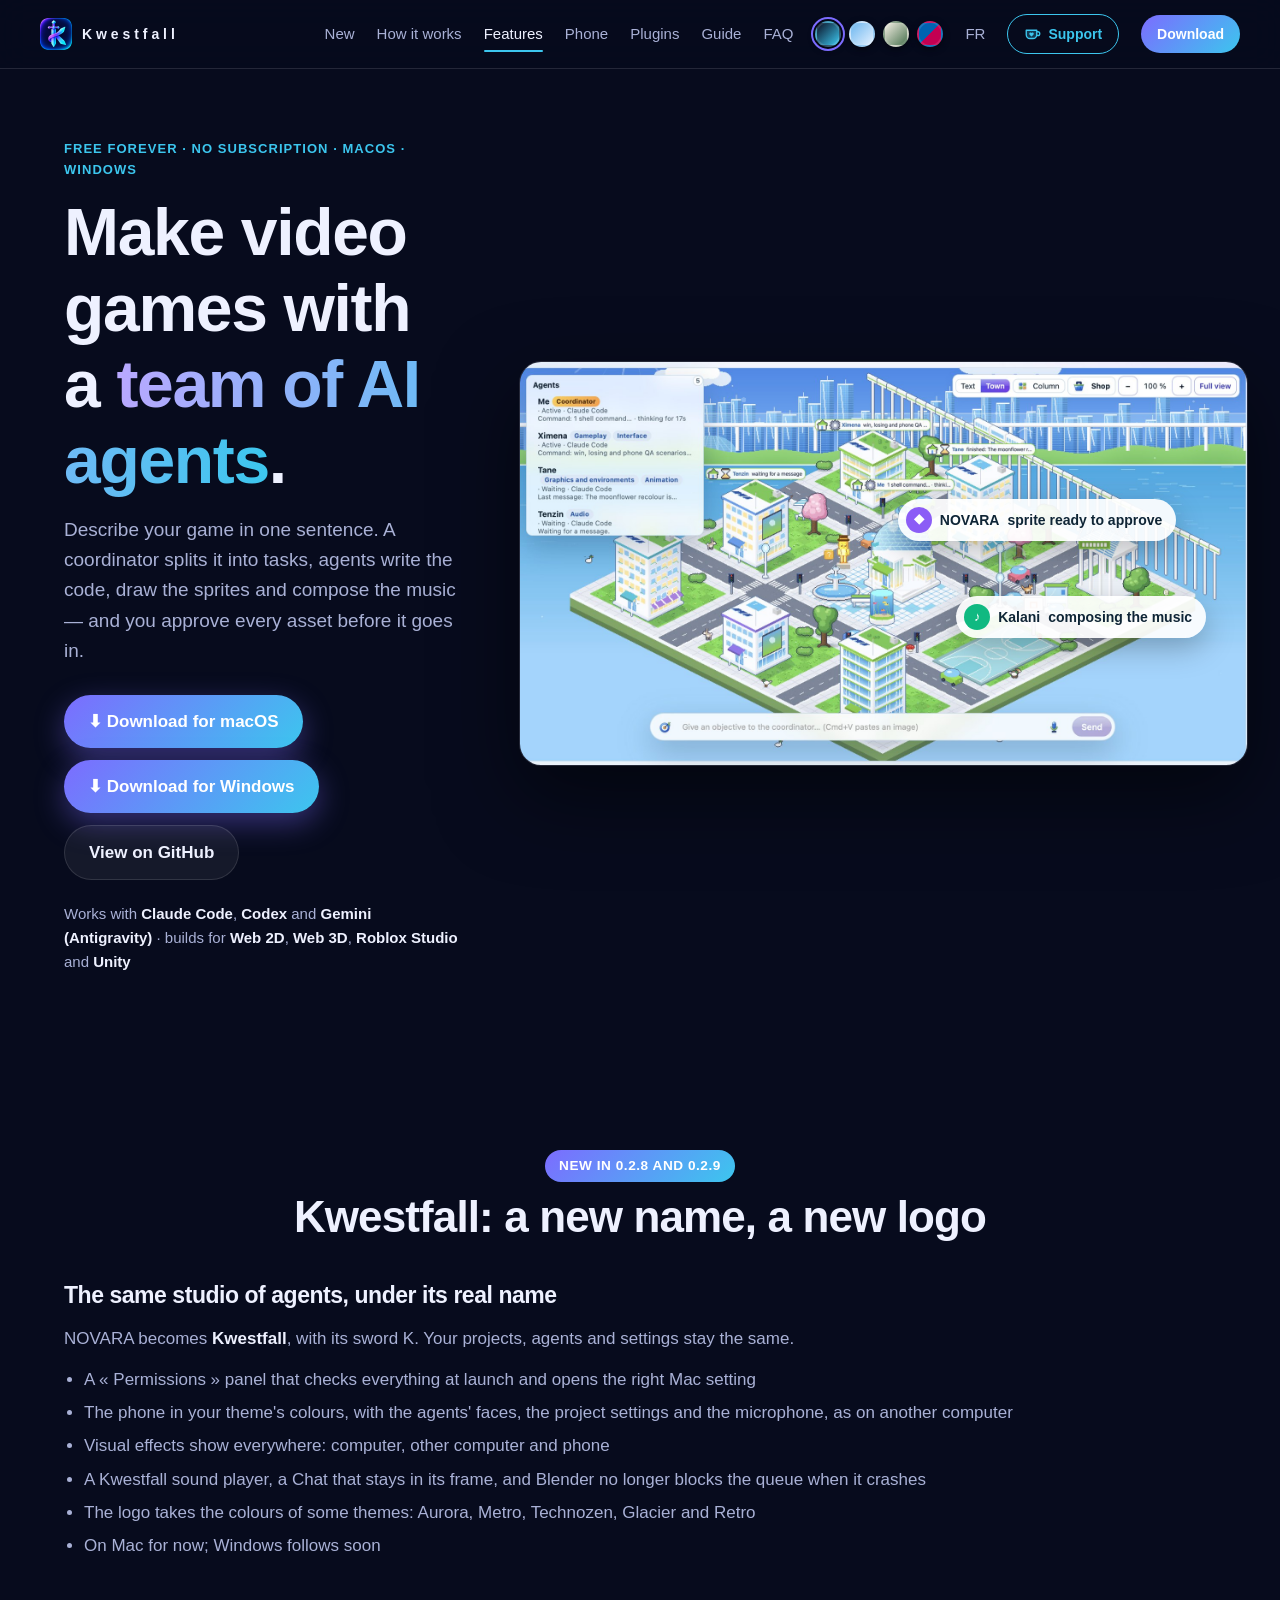
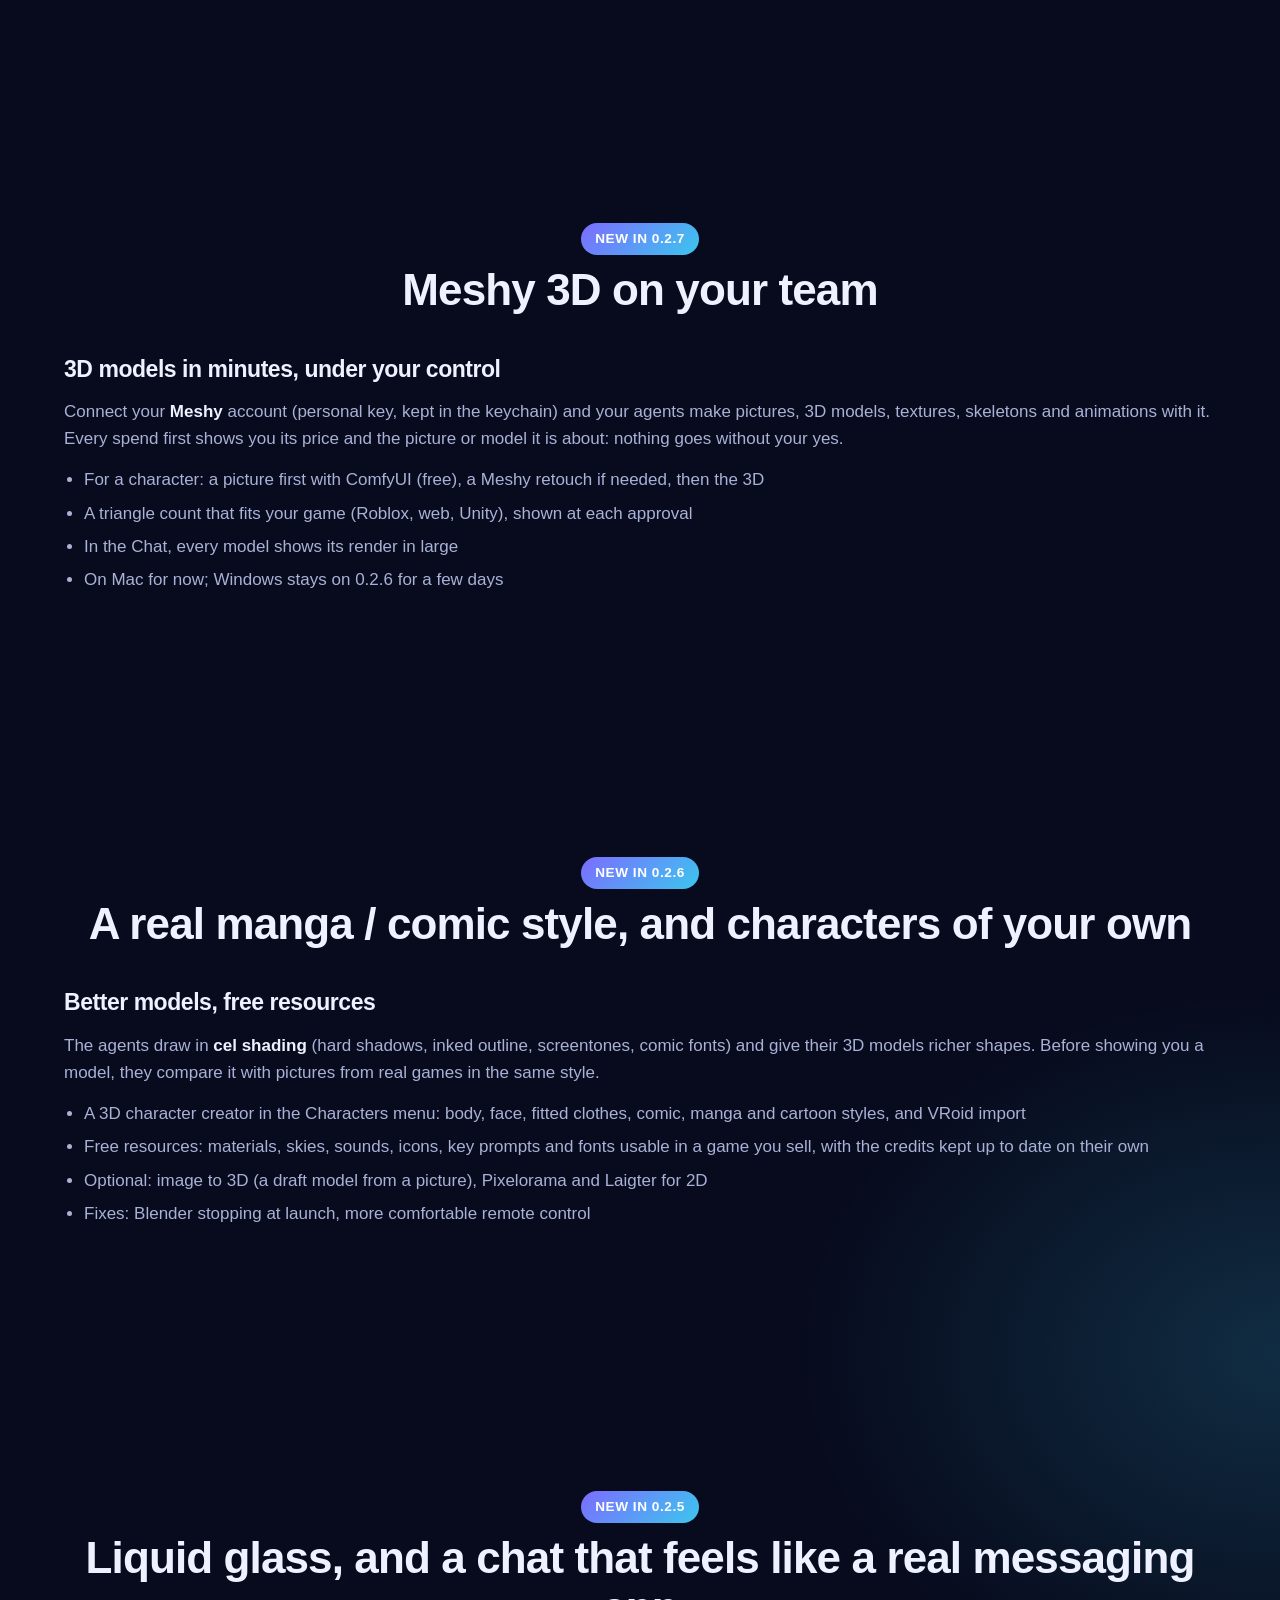
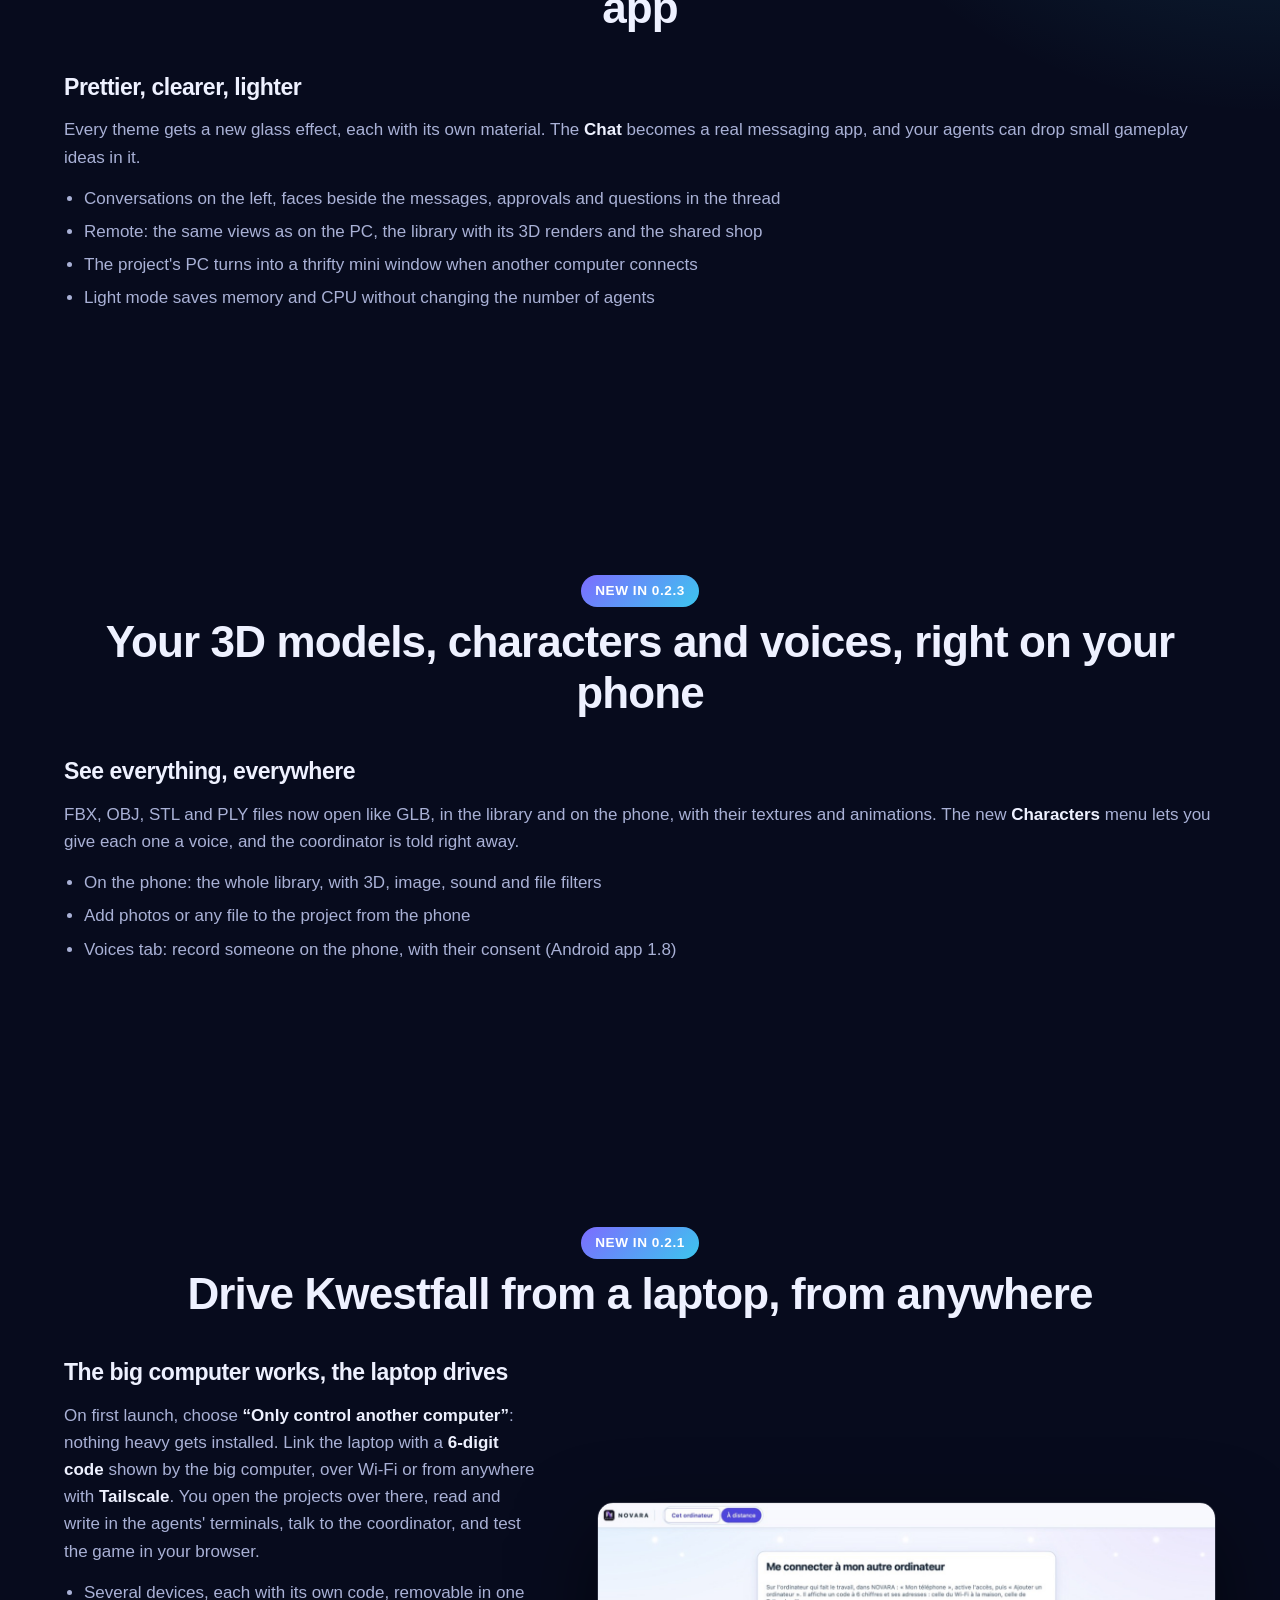
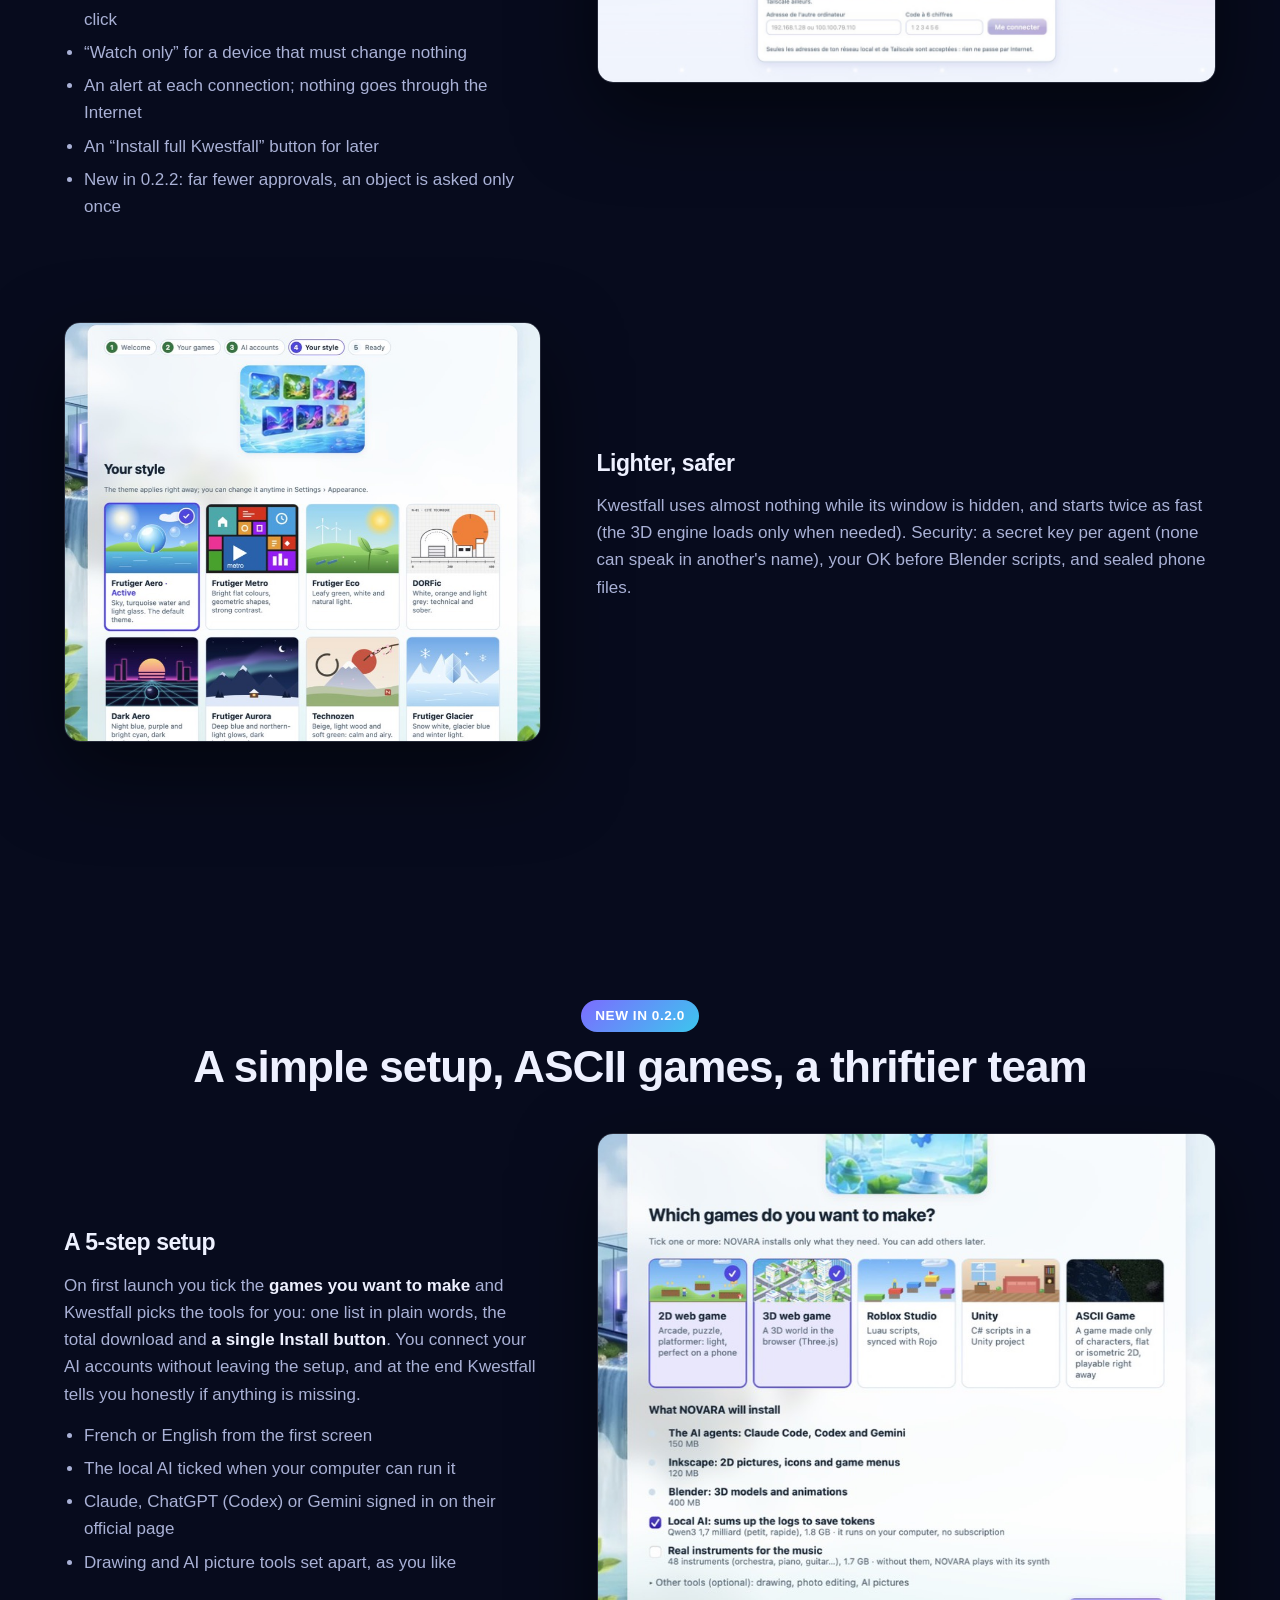
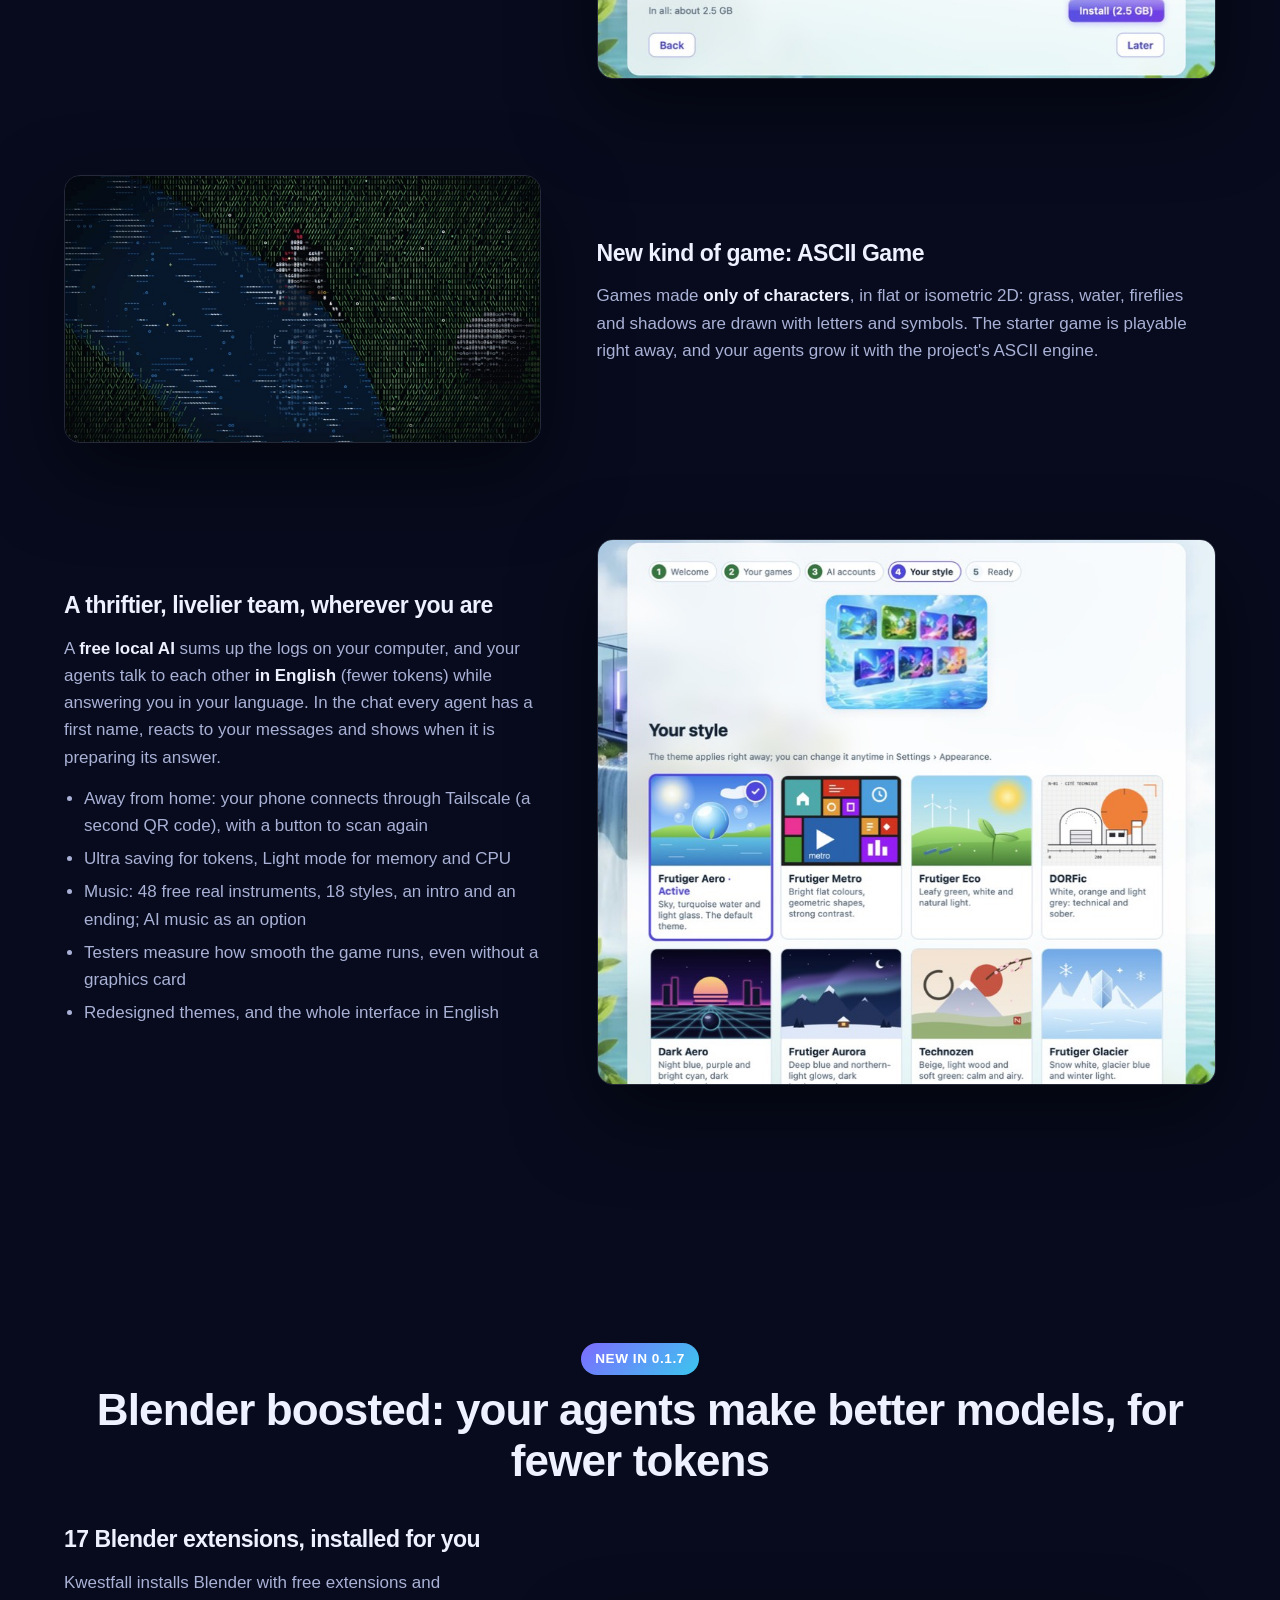
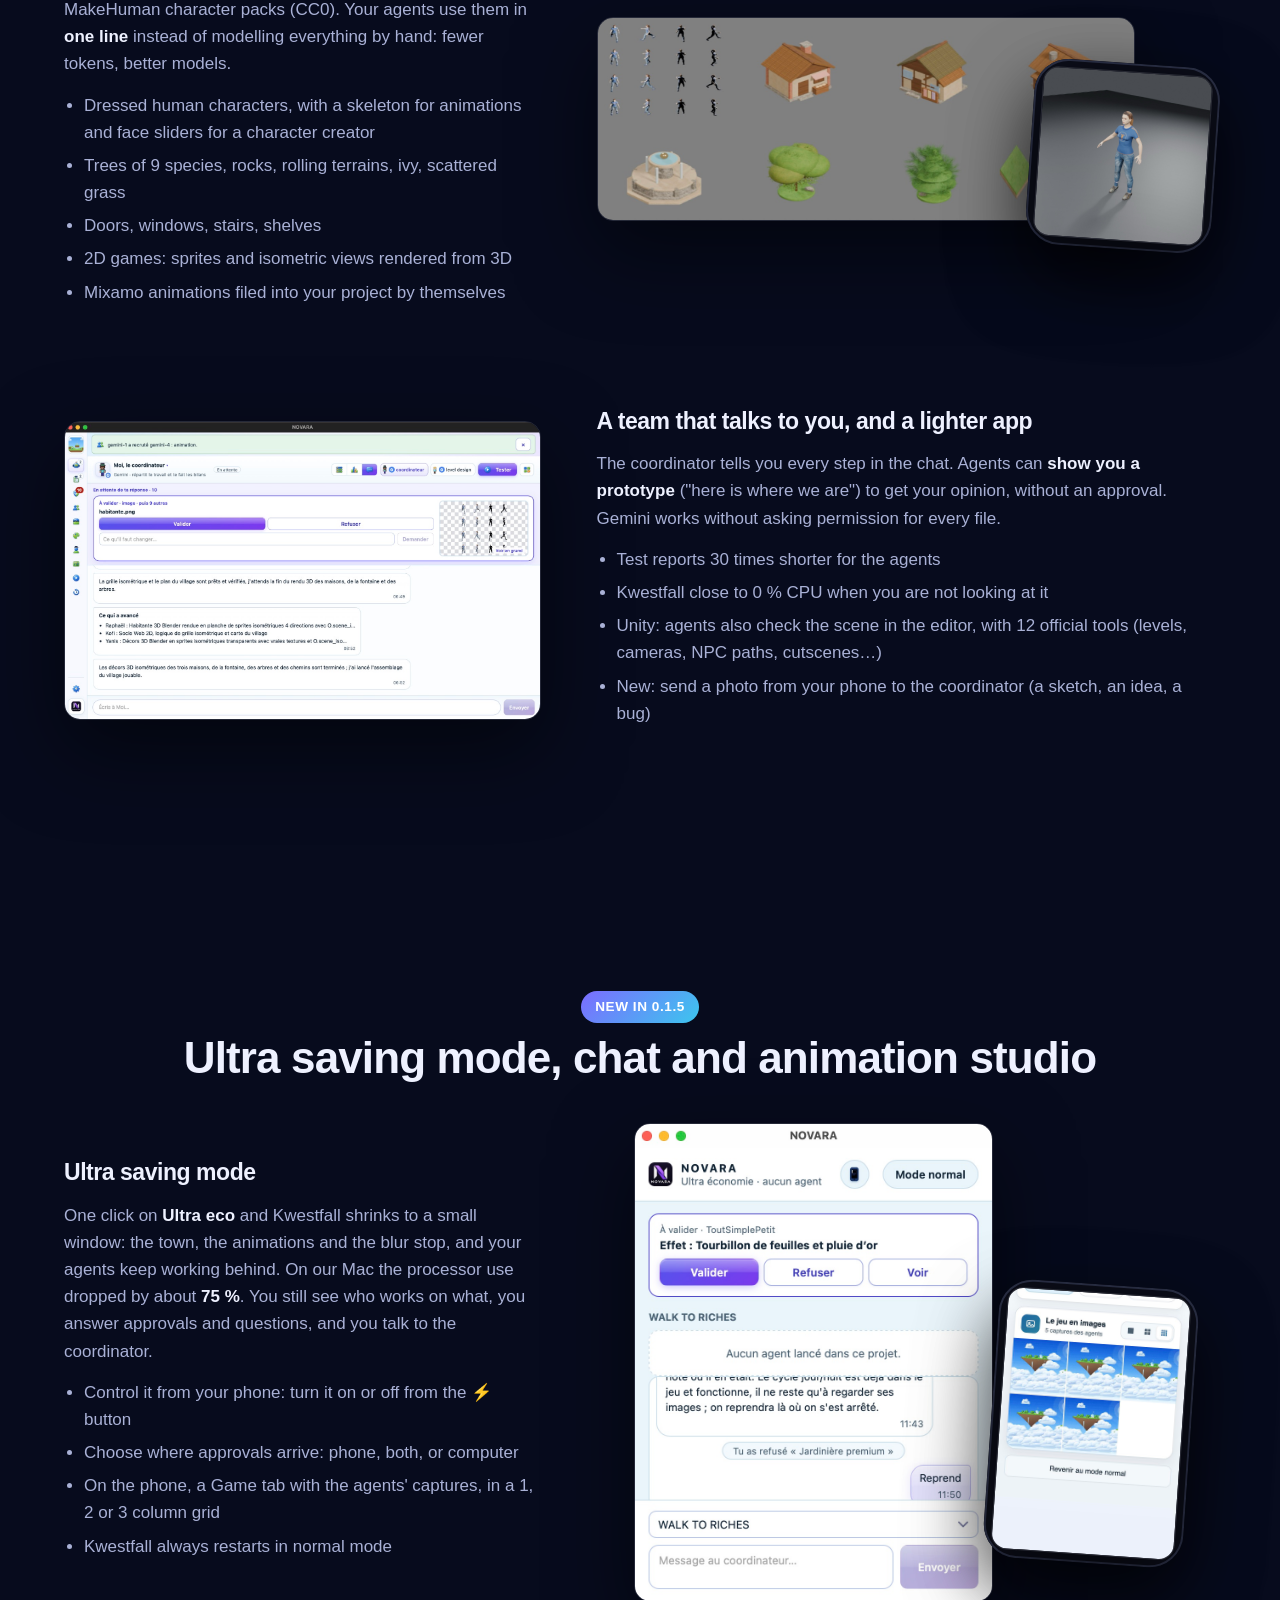
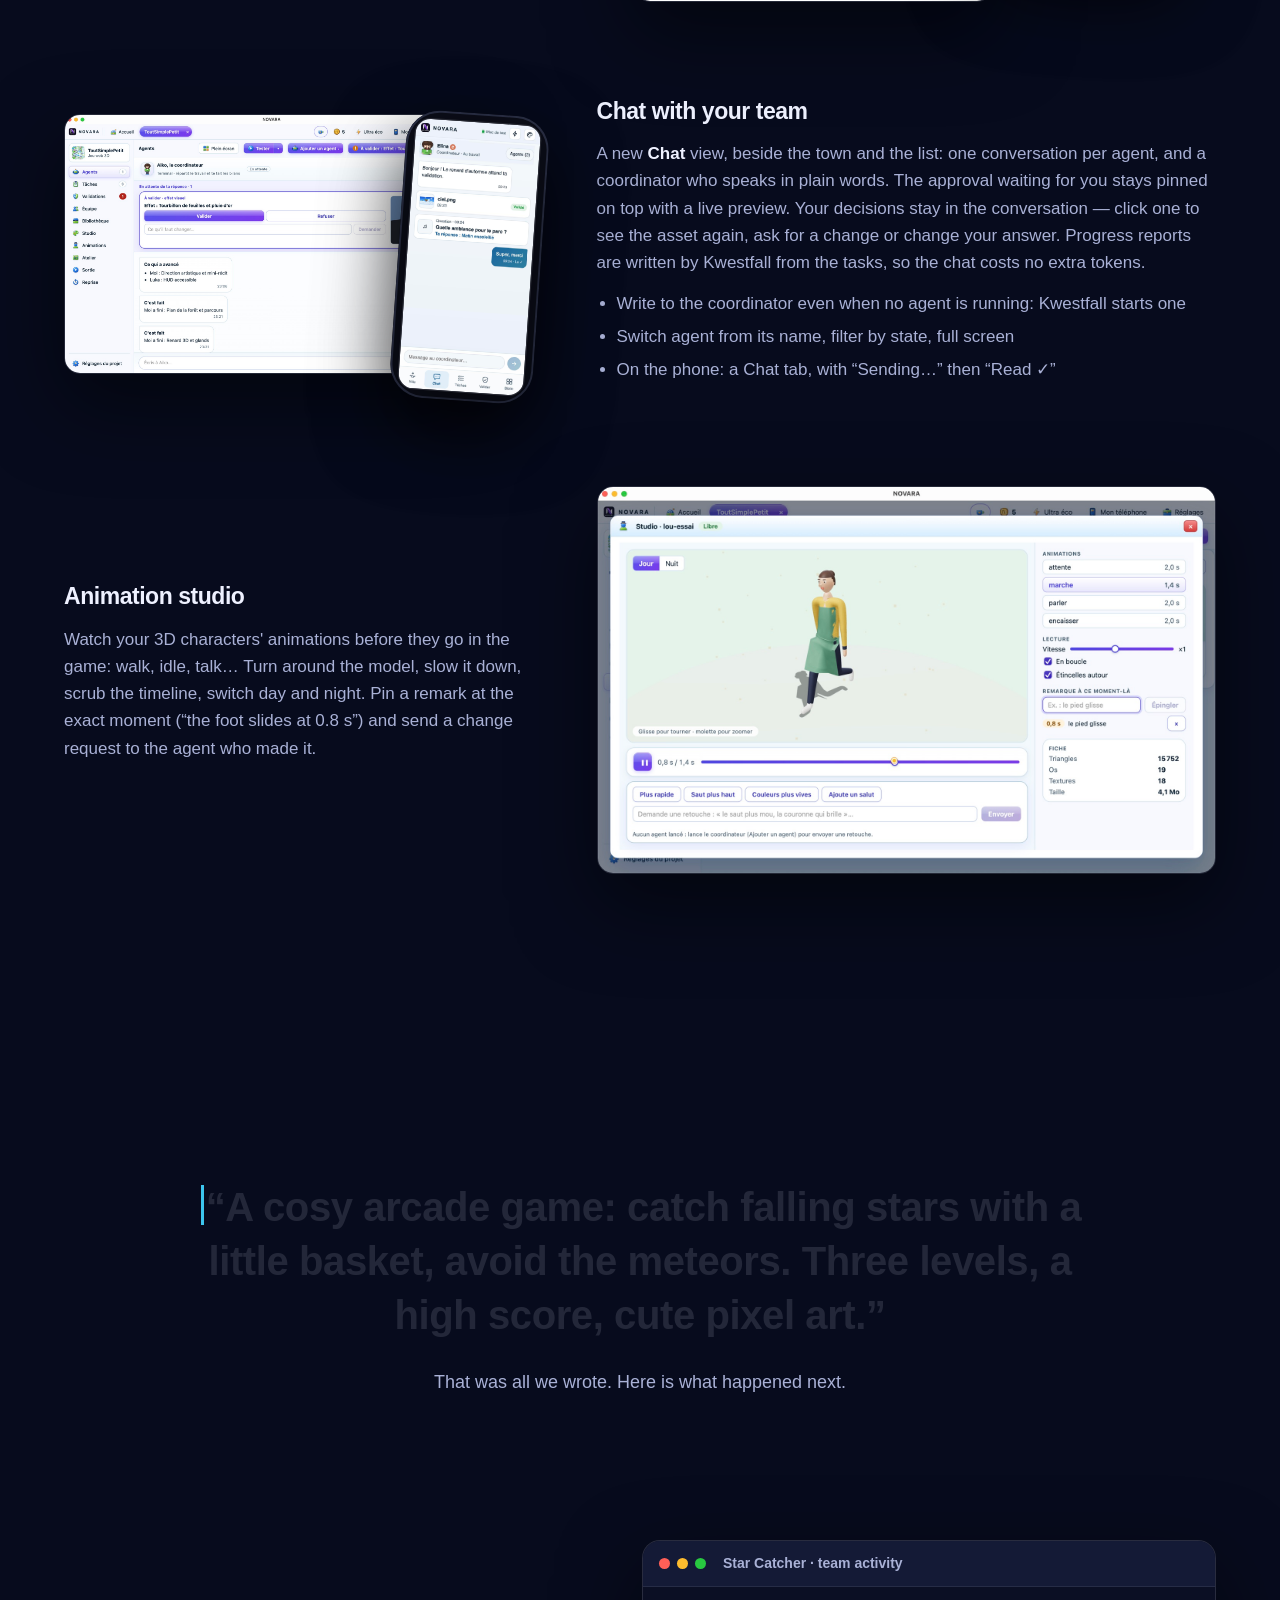
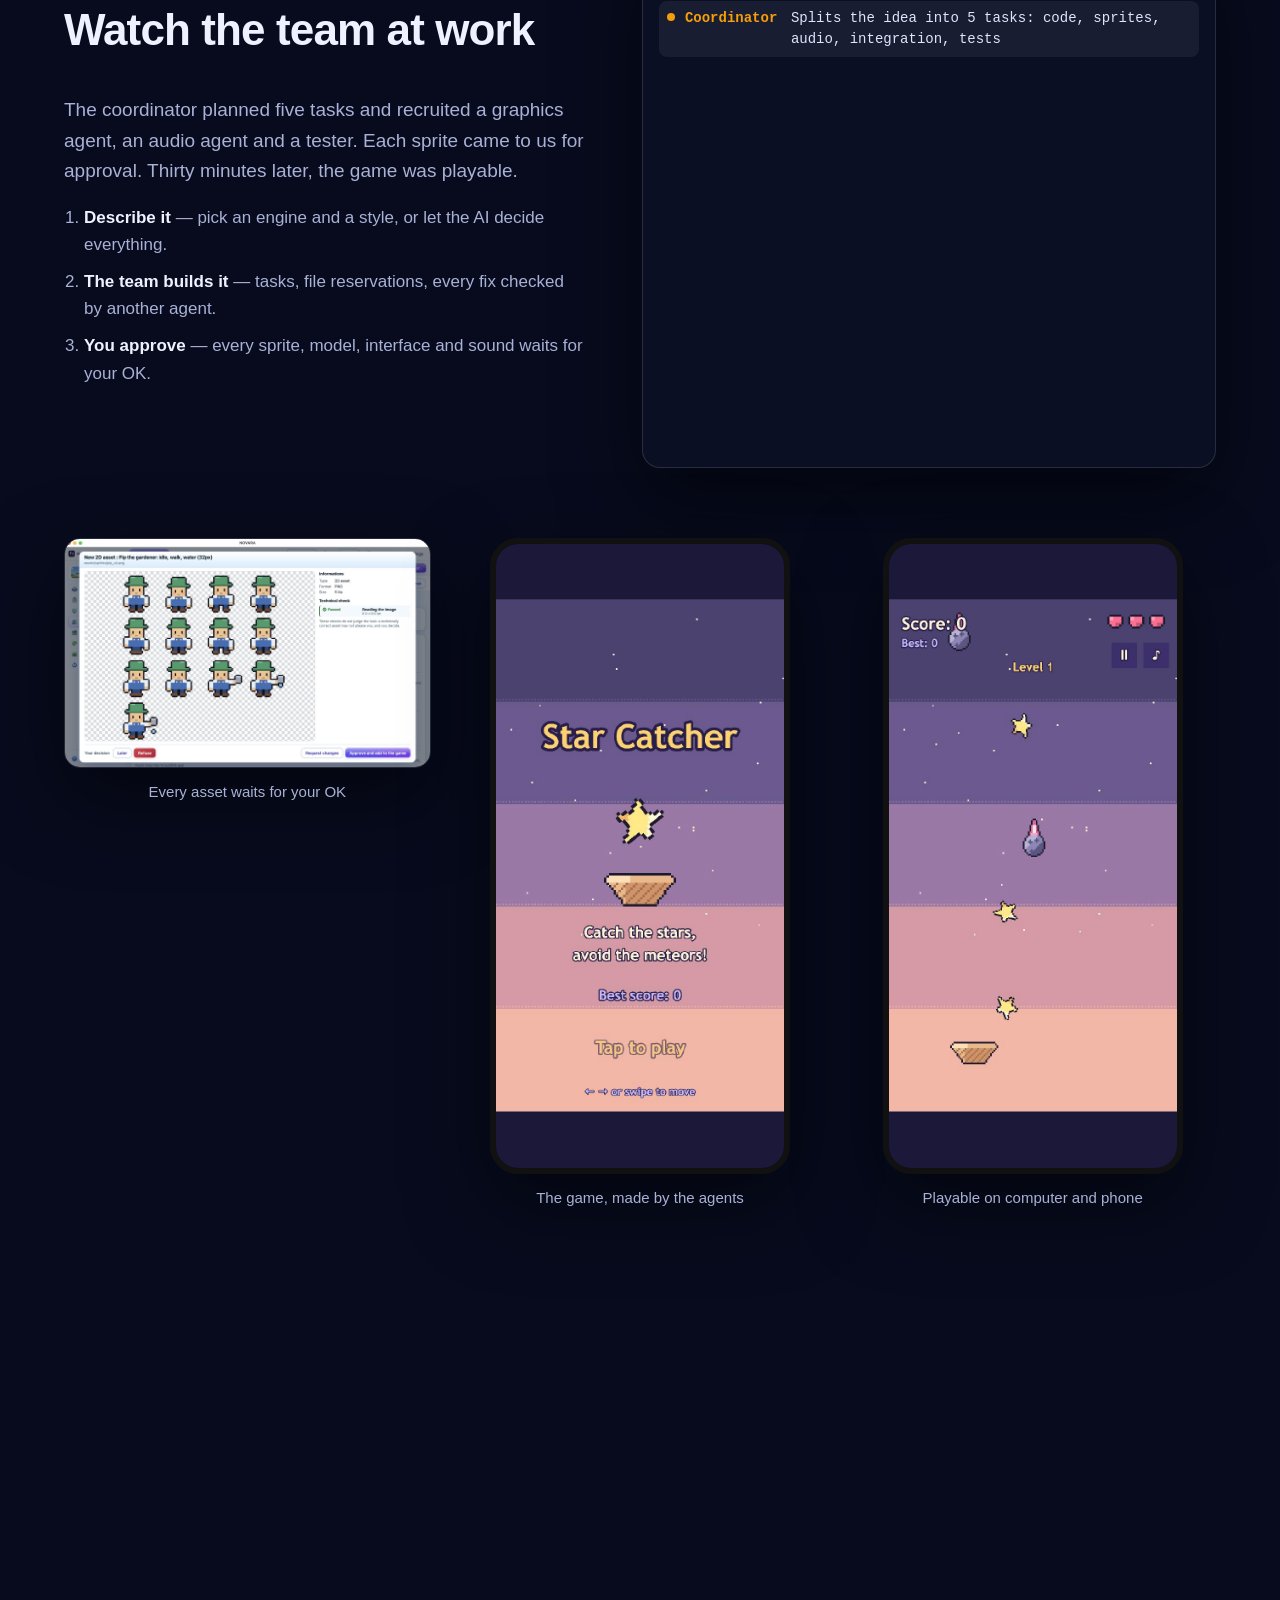
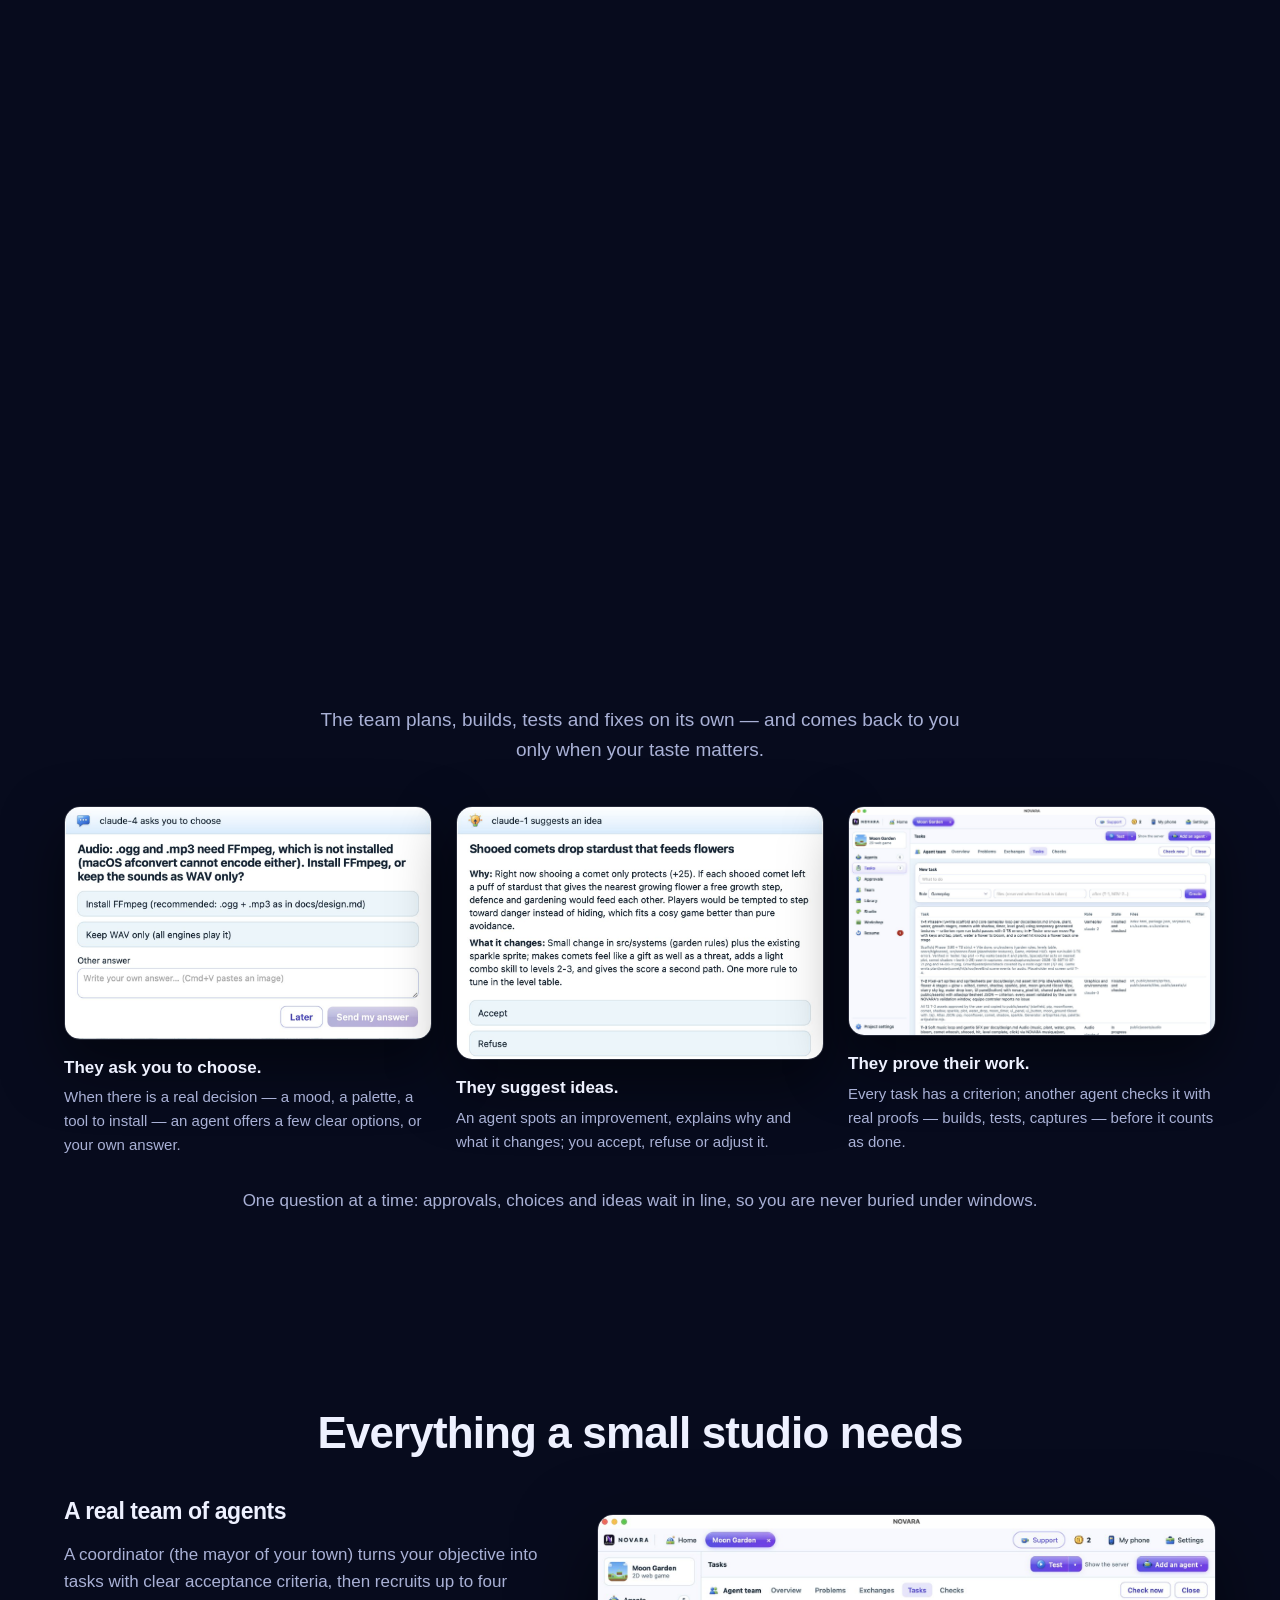
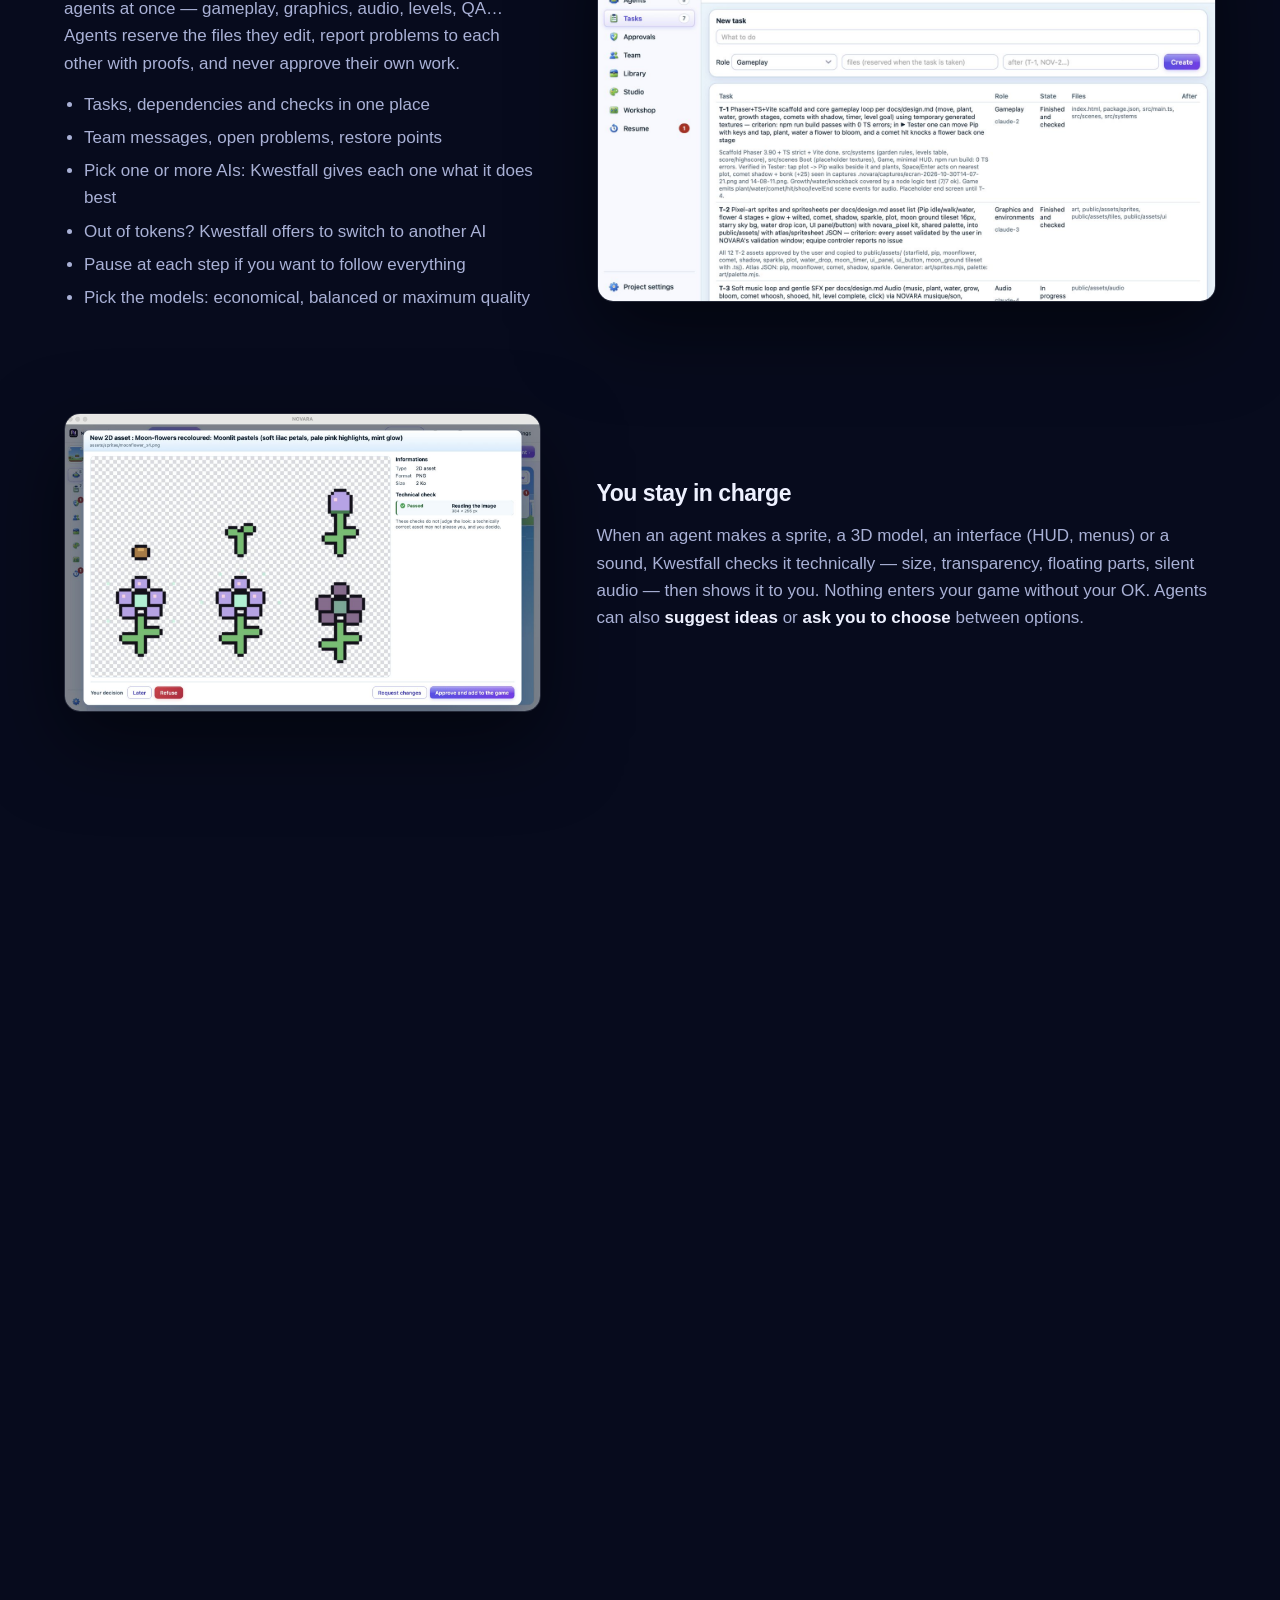
==== commit df9d594e: "Kwestfall 0.2.9 : logo net et variantes par thème sur le site et le README Co-Authored-By: Claude Op" ====
--- a/docs/index.html
+++ b/docs/index.html
@@ -54,13 +54,13 @@
 </section>
 
 <section id="new028" class="features new">
-  <p class="new-tag reveal">New in 0.2.8</p>
+  <p class="new-tag reveal">New in 0.2.8 and 0.2.9</p>
   <h2 class="reveal">Kwestfall: a new name, a new logo</h2>
 
   <article class="feature reveal" style="grid-template-columns: 1fr">
     <div><h3>The same studio of agents, under its real name</h3>
       <p>NOVARA becomes <b>Kwestfall</b>, with its sword K. Your projects, agents and settings stay the same.</p>
-      <ul><li>A « Permissions » panel that checks everything at launch and opens the right Mac setting</li><li>The phone in your theme's colours, with the agents' faces, the project settings and the microphone, as on another computer</li><li>Visual effects show everywhere: computer, other computer and phone</li><li>A Kwestfall sound player, a Chat that stays in its frame, and Blender no longer blocks the queue when it crashes</li><li>On Mac for now; Windows follows soon</li></ul></div>
+      <ul><li>A « Permissions » panel that checks everything at launch and opens the right Mac setting</li><li>The phone in your theme's colours, with the agents' faces, the project settings and the microphone, as on another computer</li><li>Visual effects show everywhere: computer, other computer and phone</li><li>A Kwestfall sound player, a Chat that stays in its frame, and Blender no longer blocks the queue when it crashes</li><li>The logo takes the colours of some themes: Aurora, Metro, Technozen, Glacier and Retro</li><li>On Mac for now; Windows follows soon</li></ul></div>
   </article>
 </section>
 
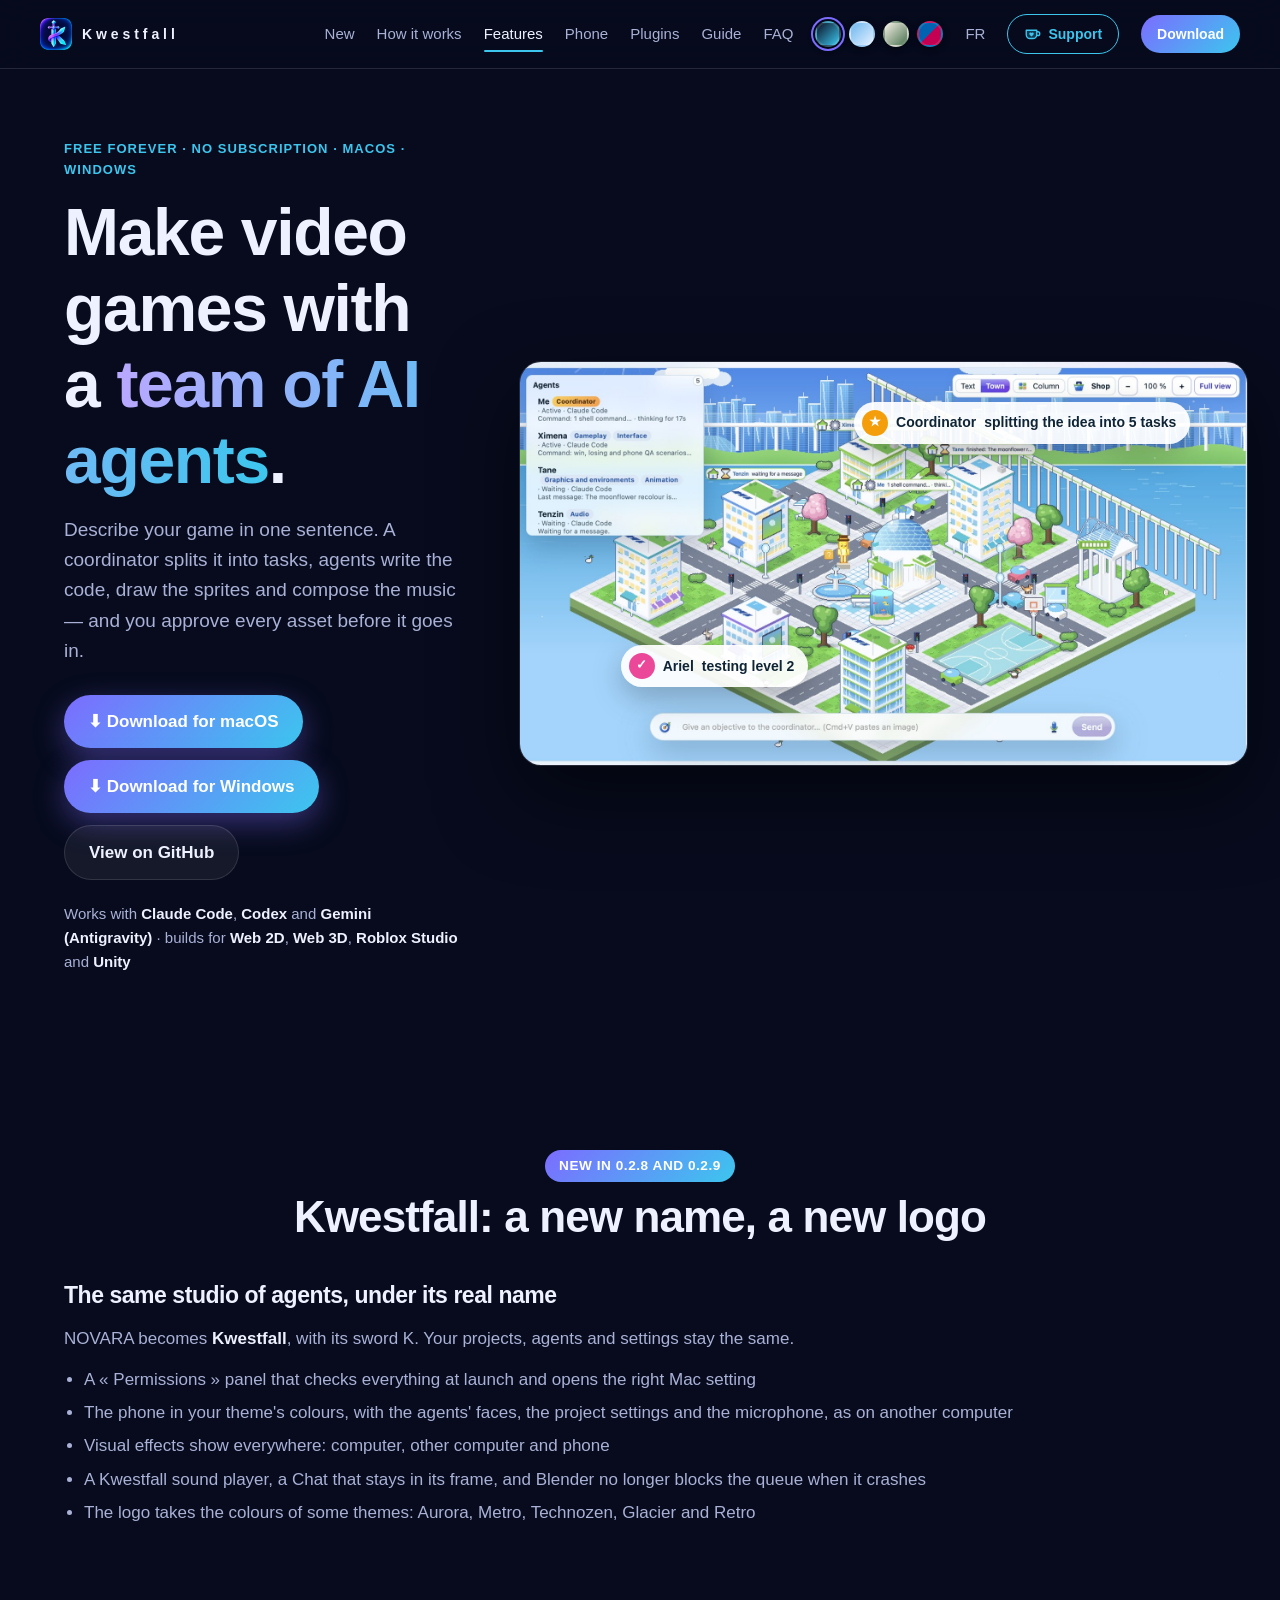
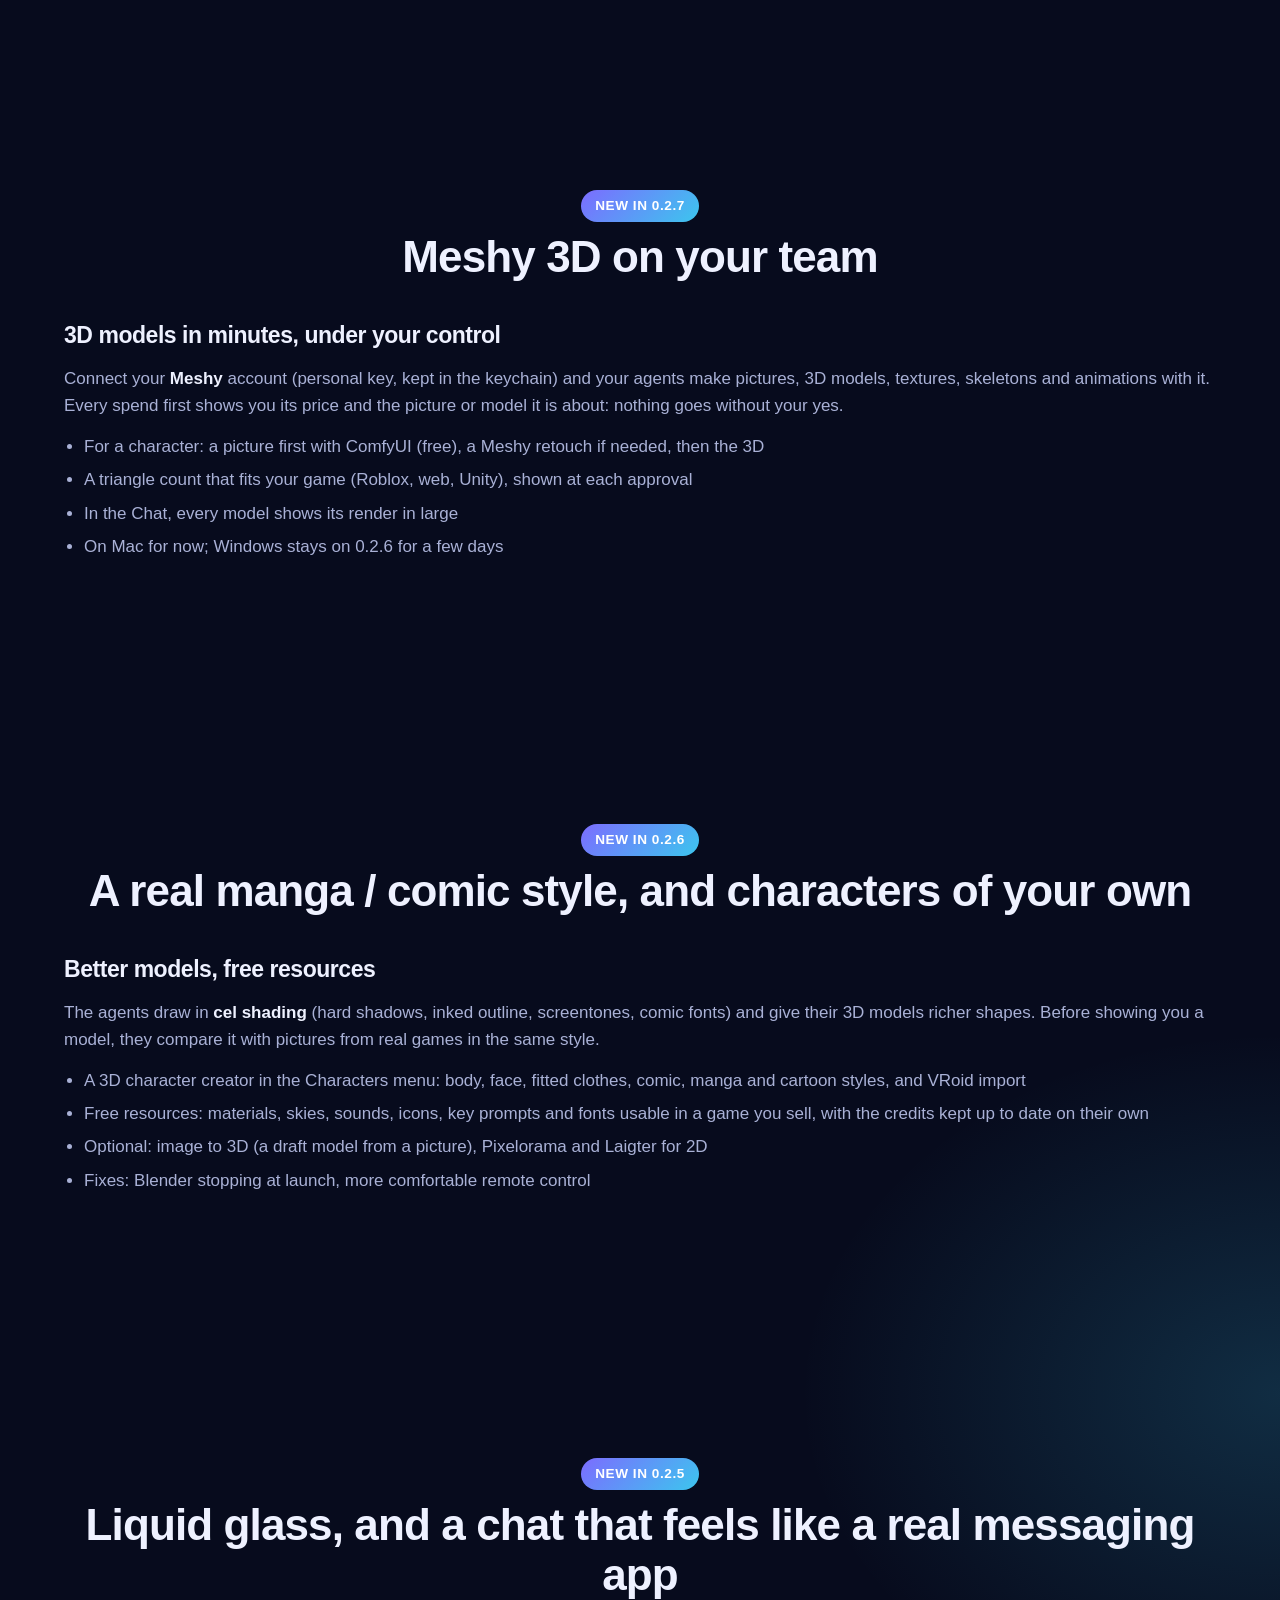
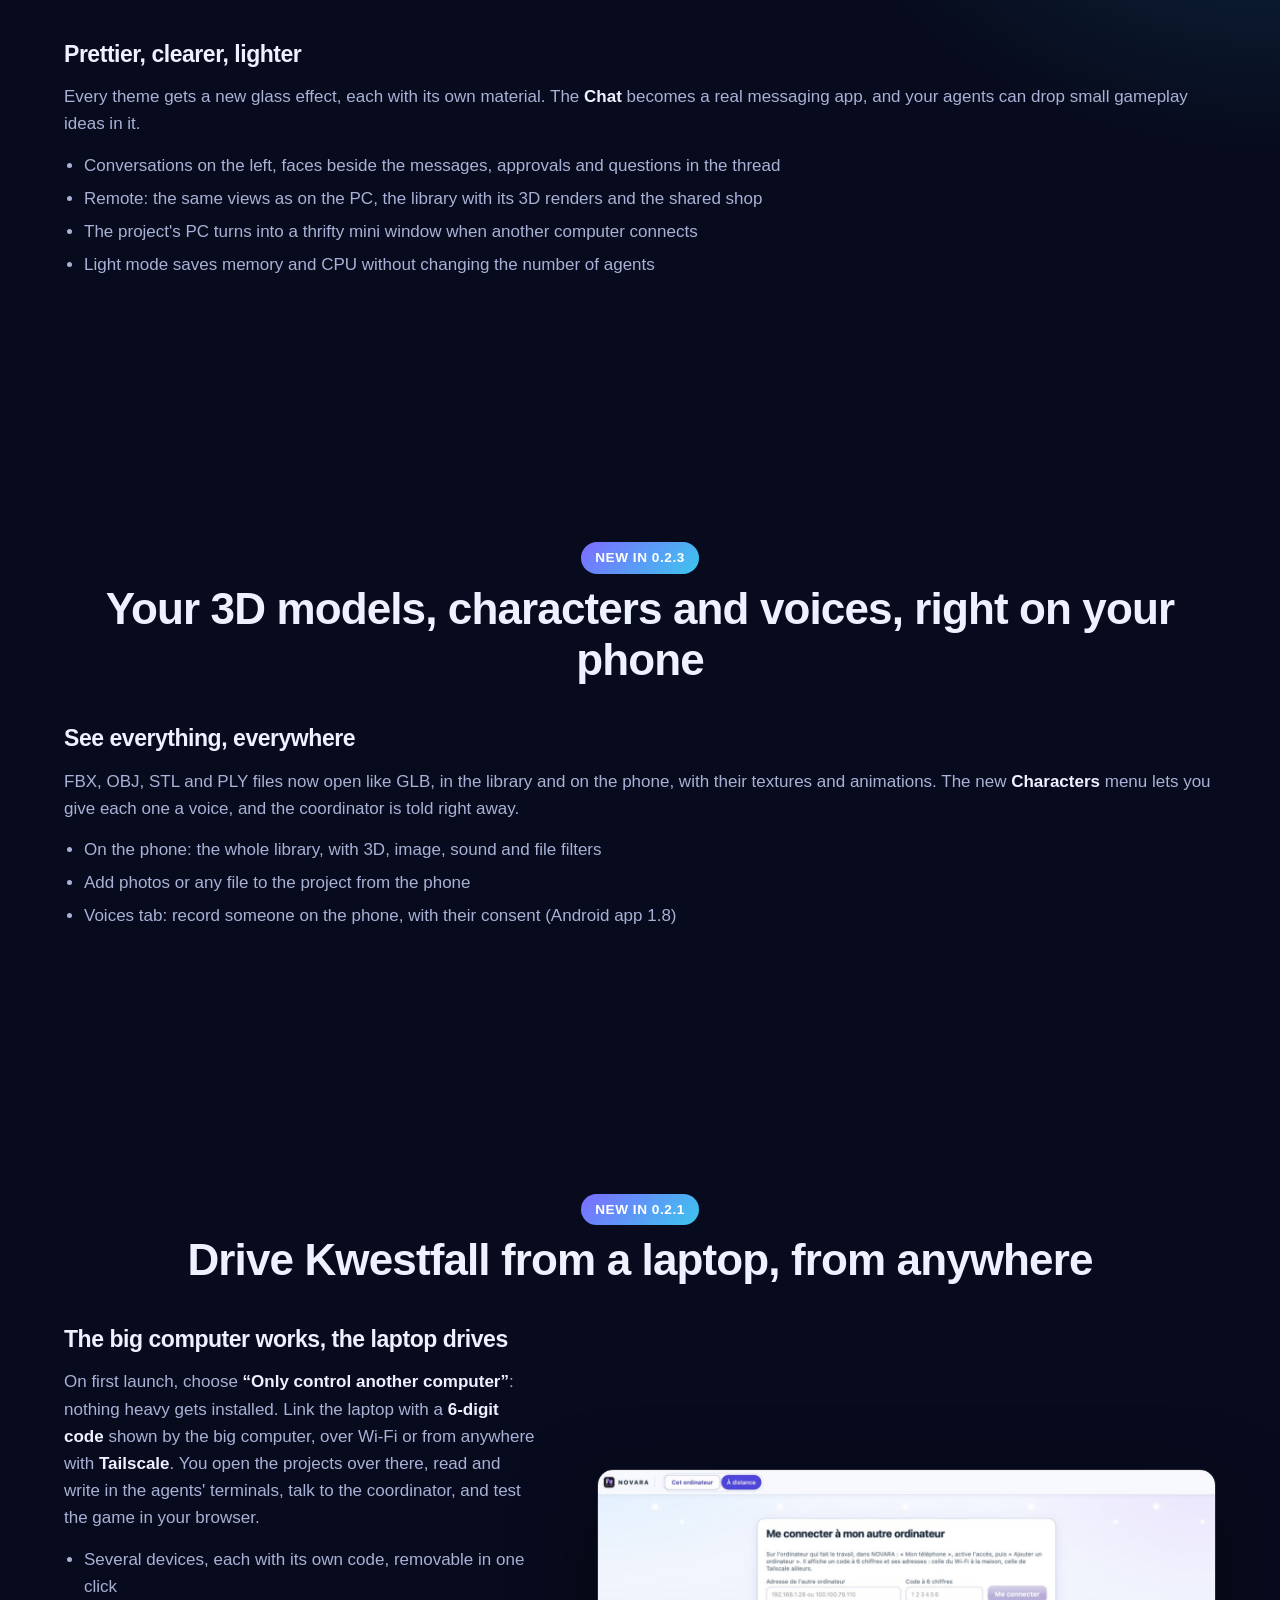
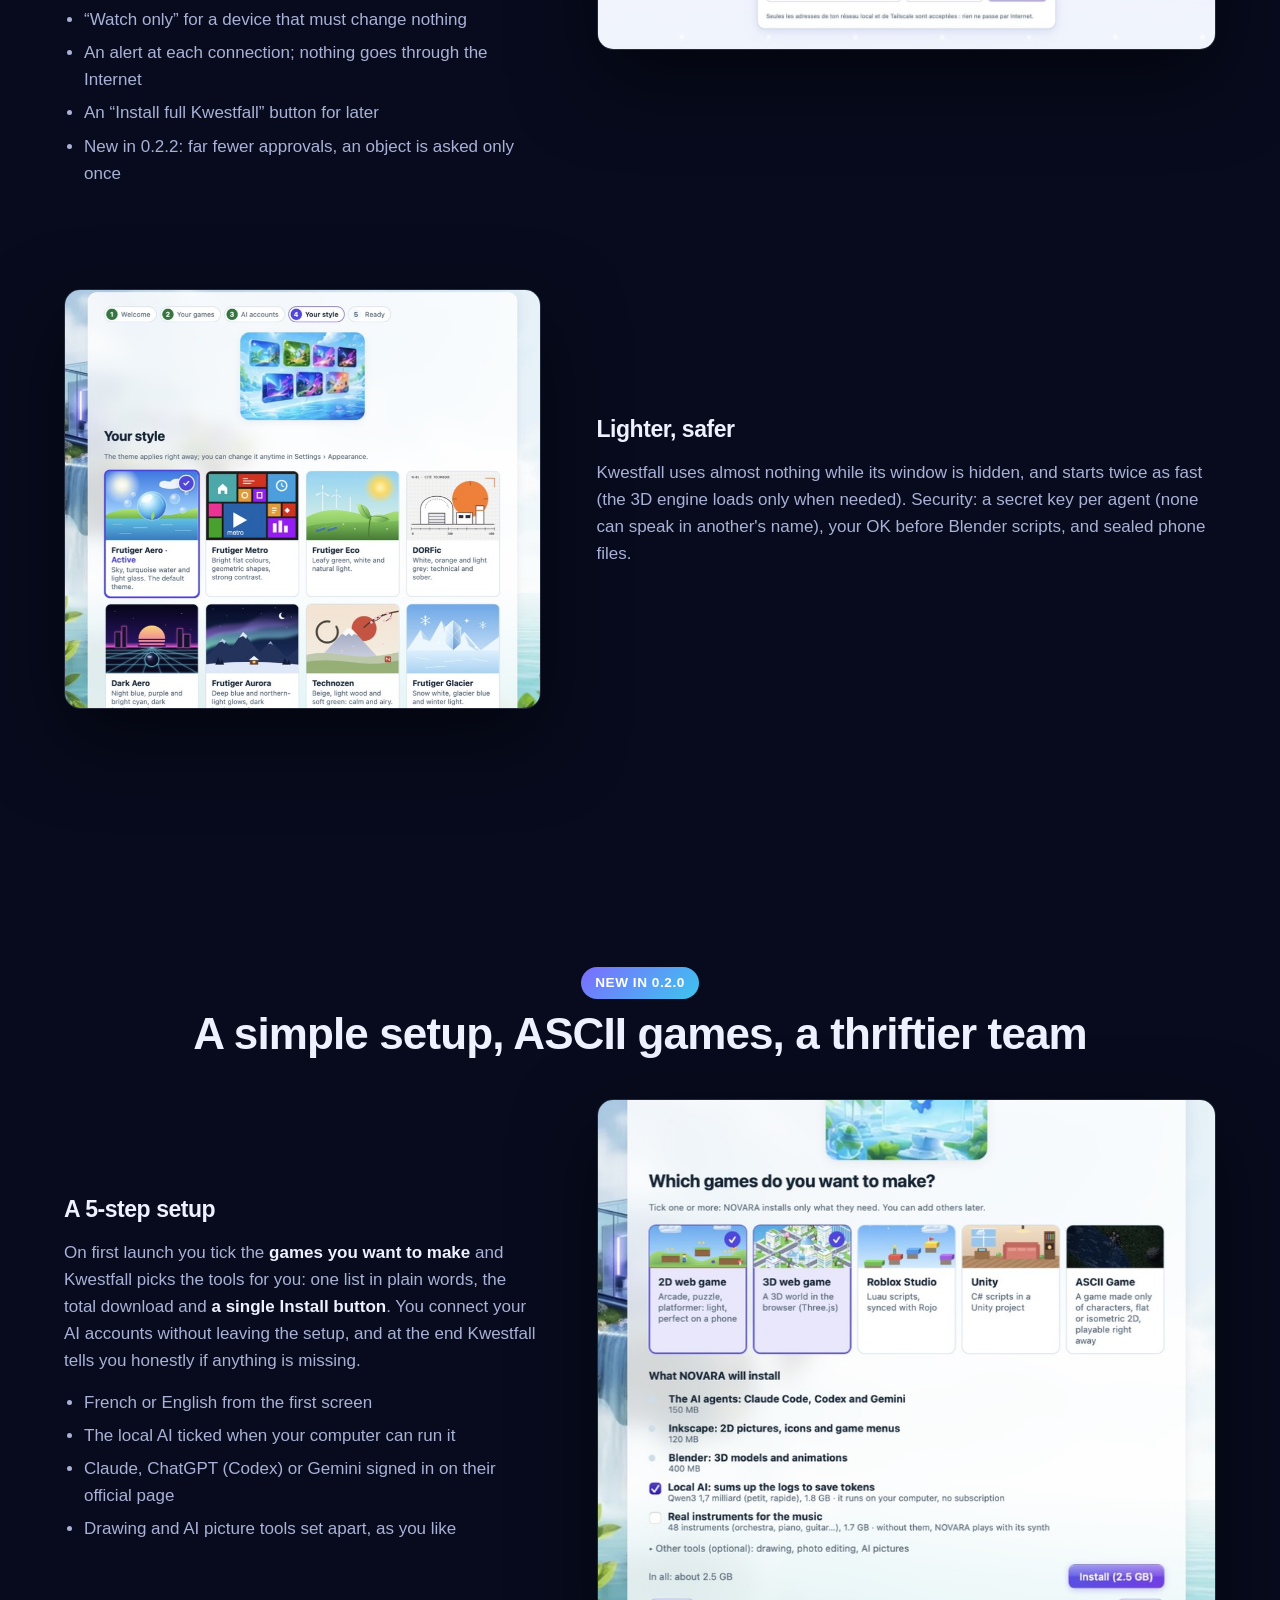
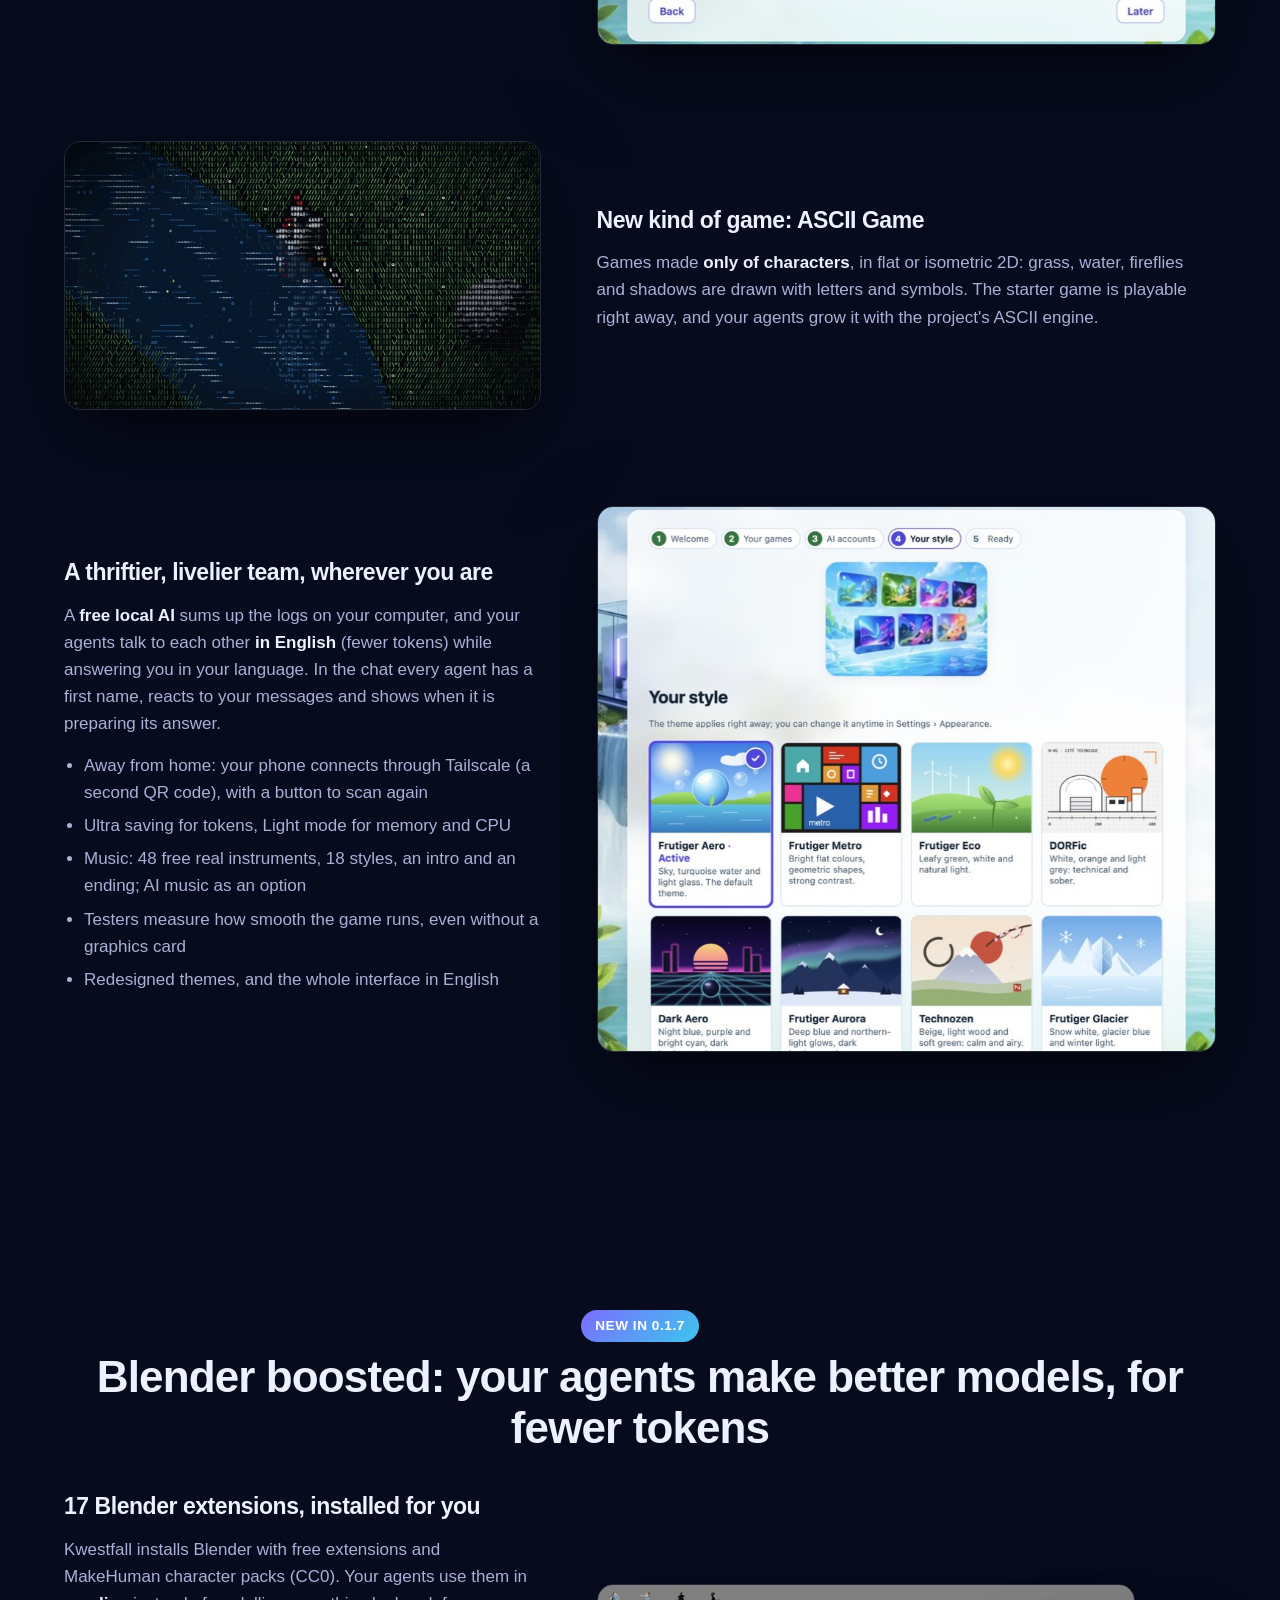
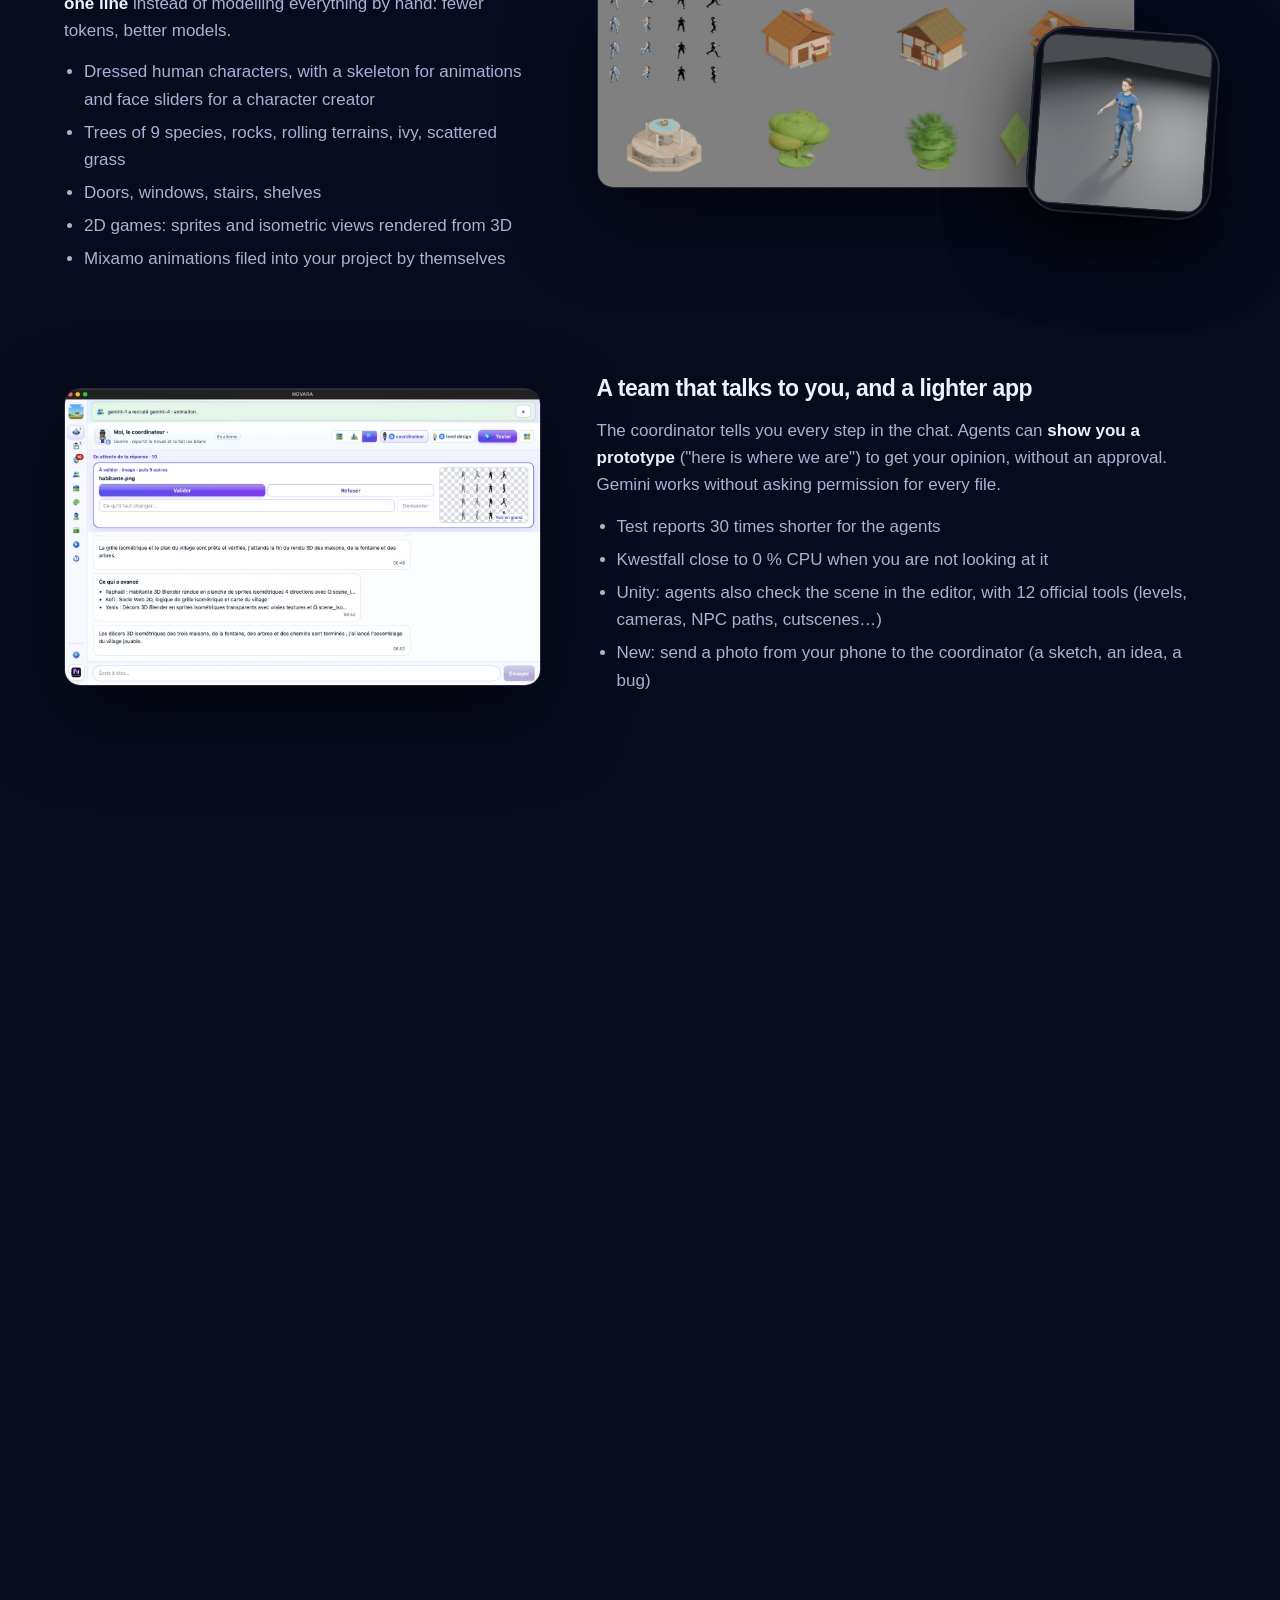
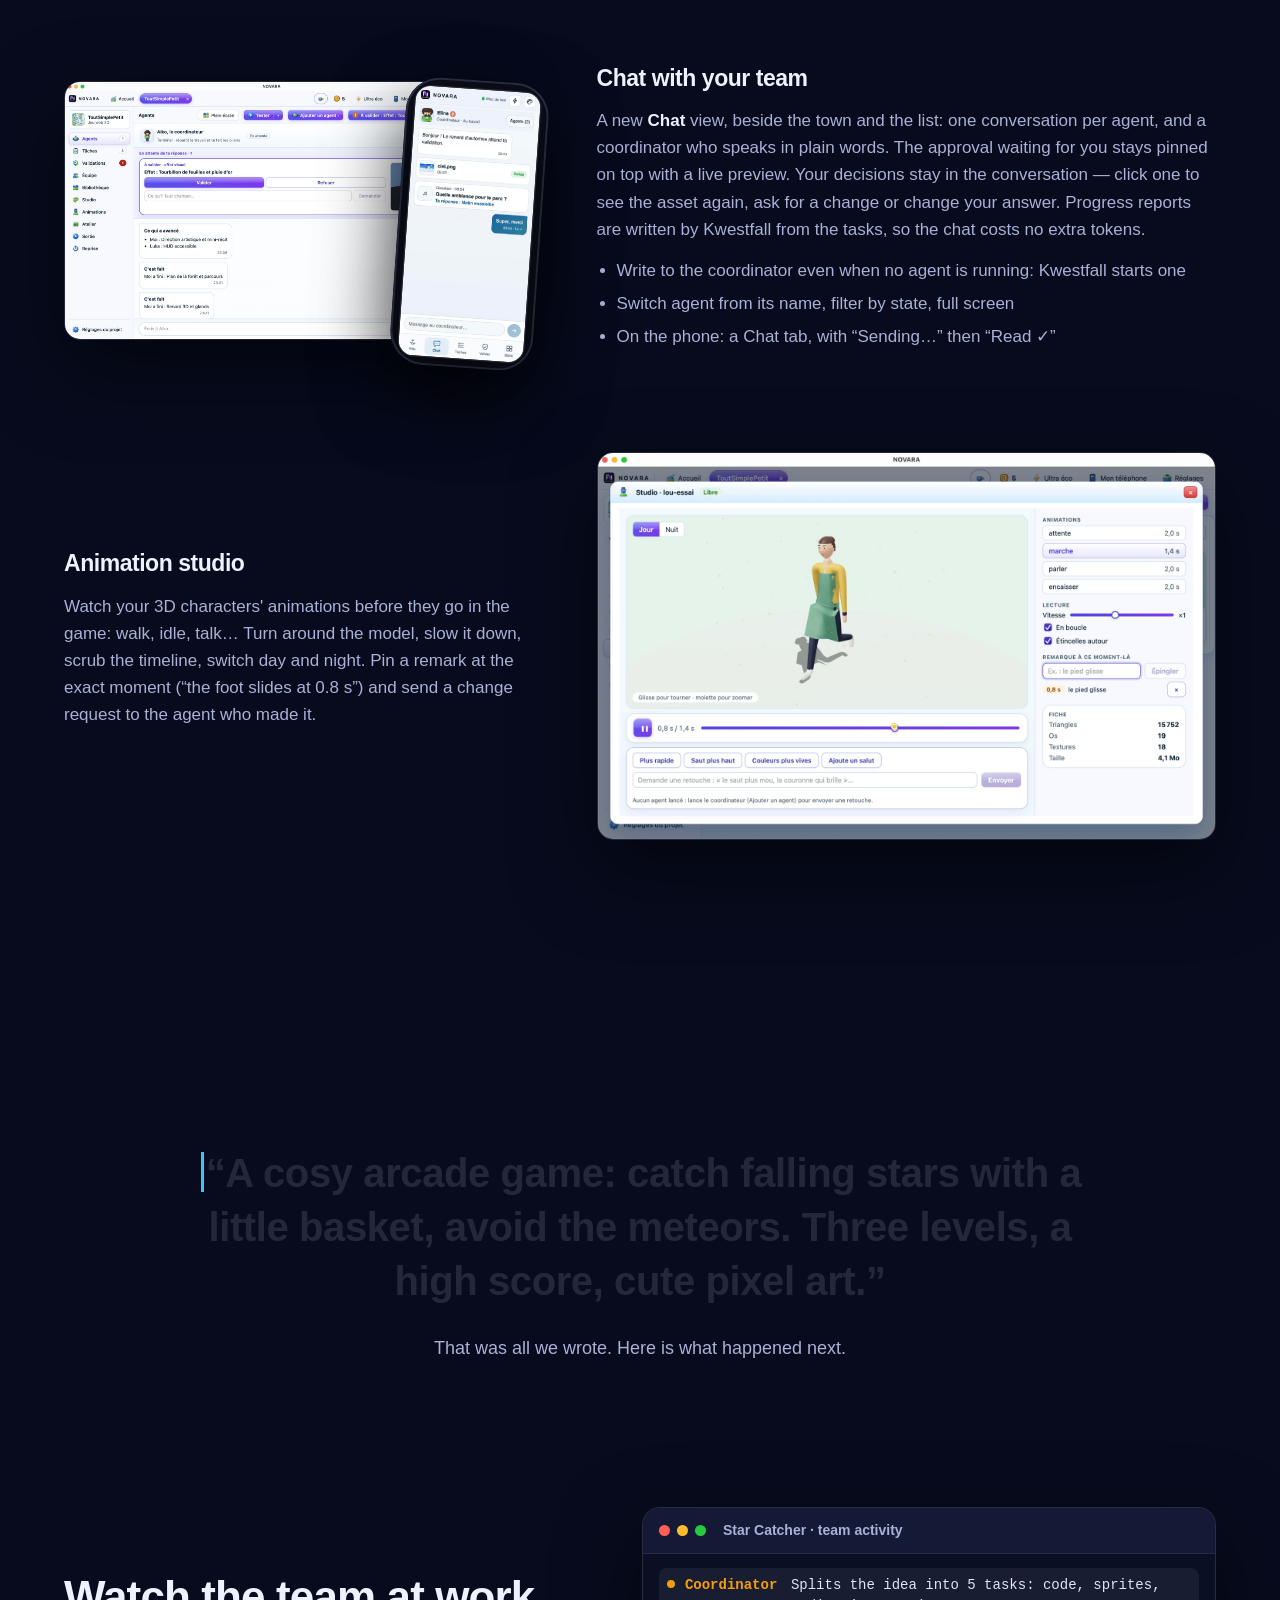
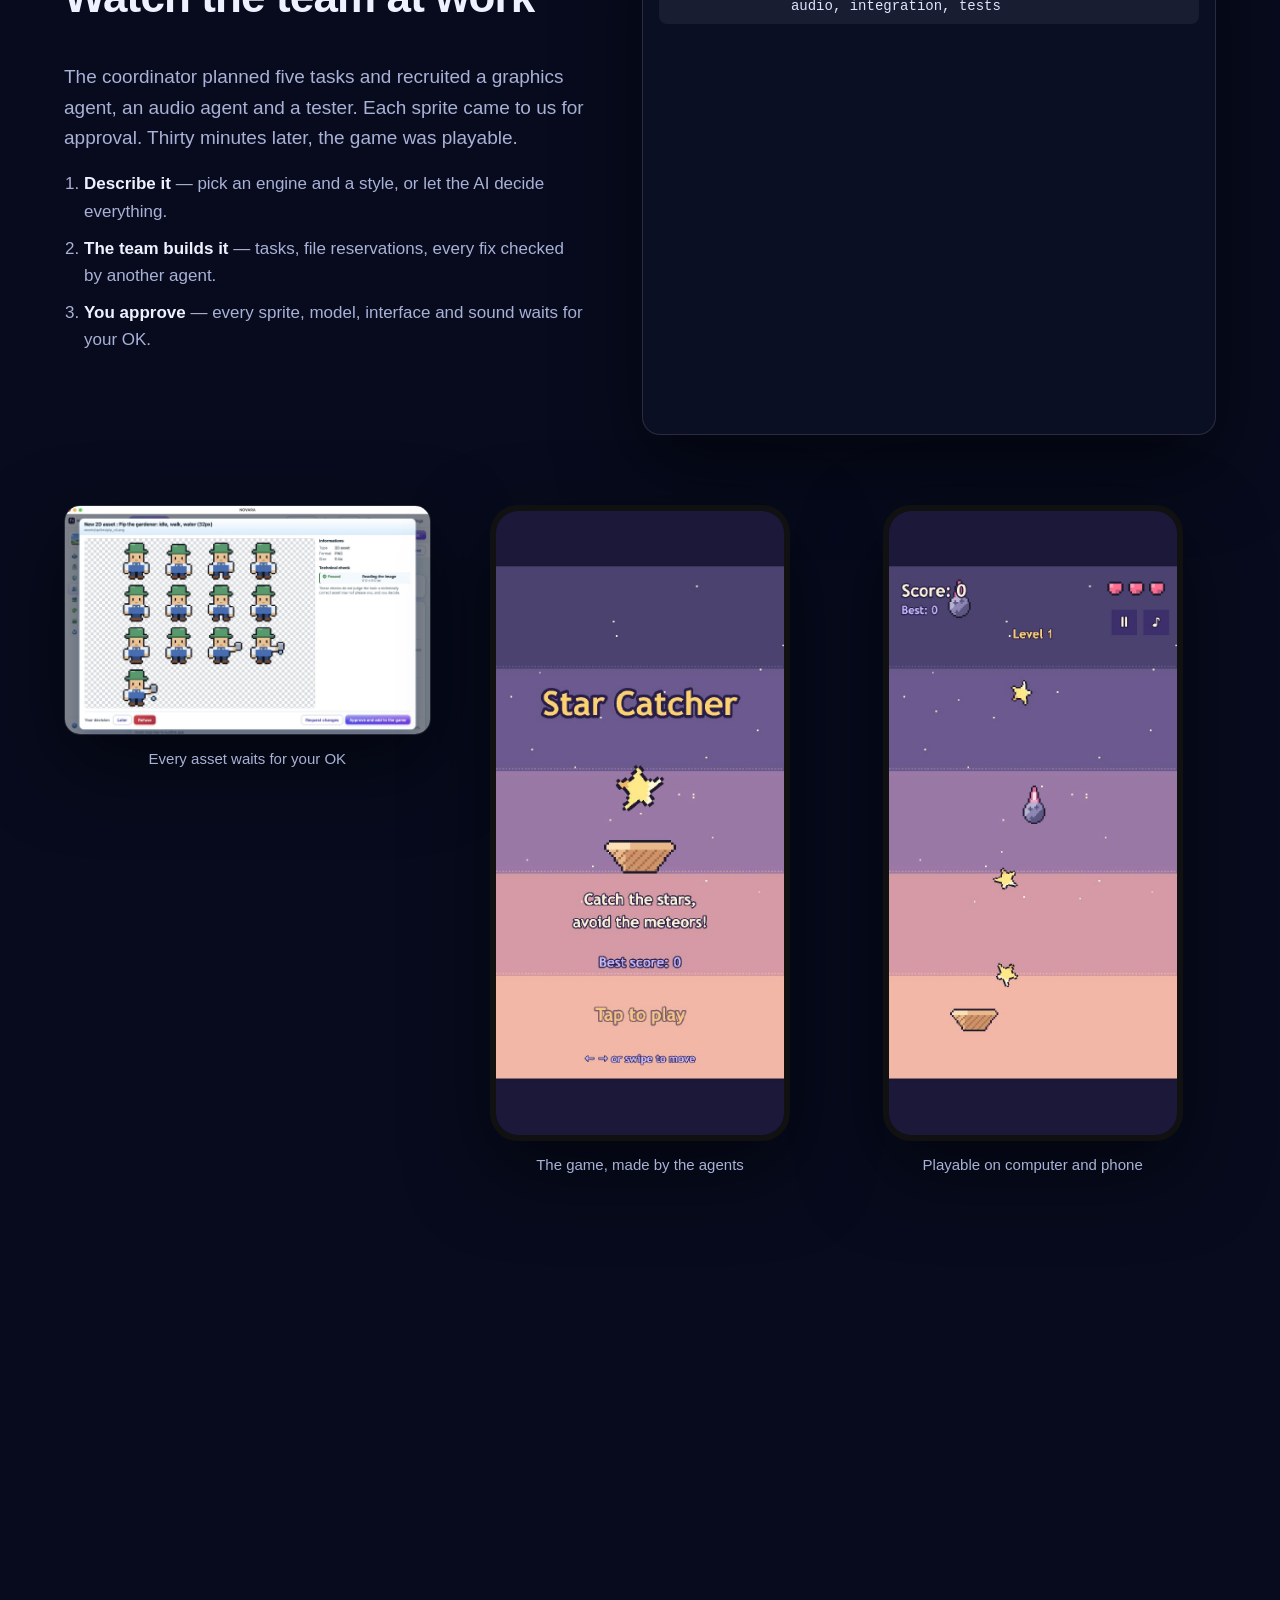
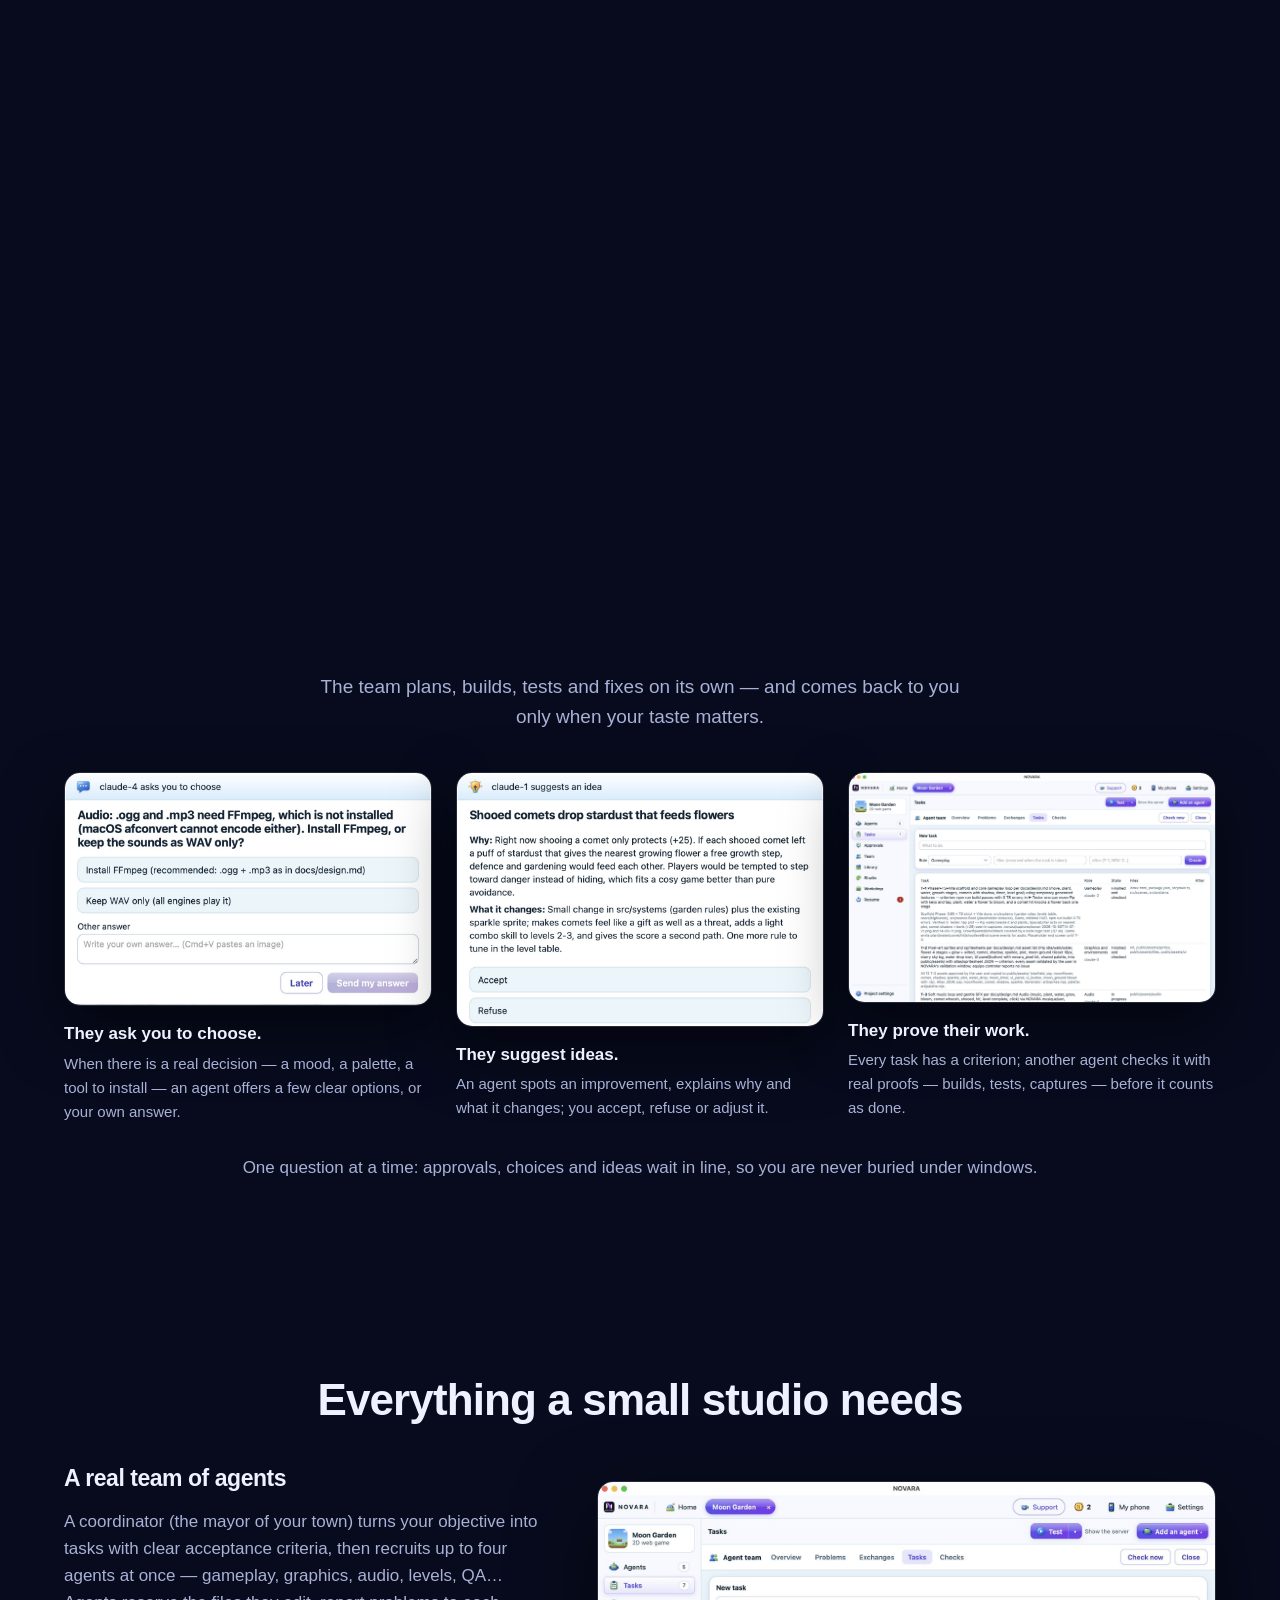
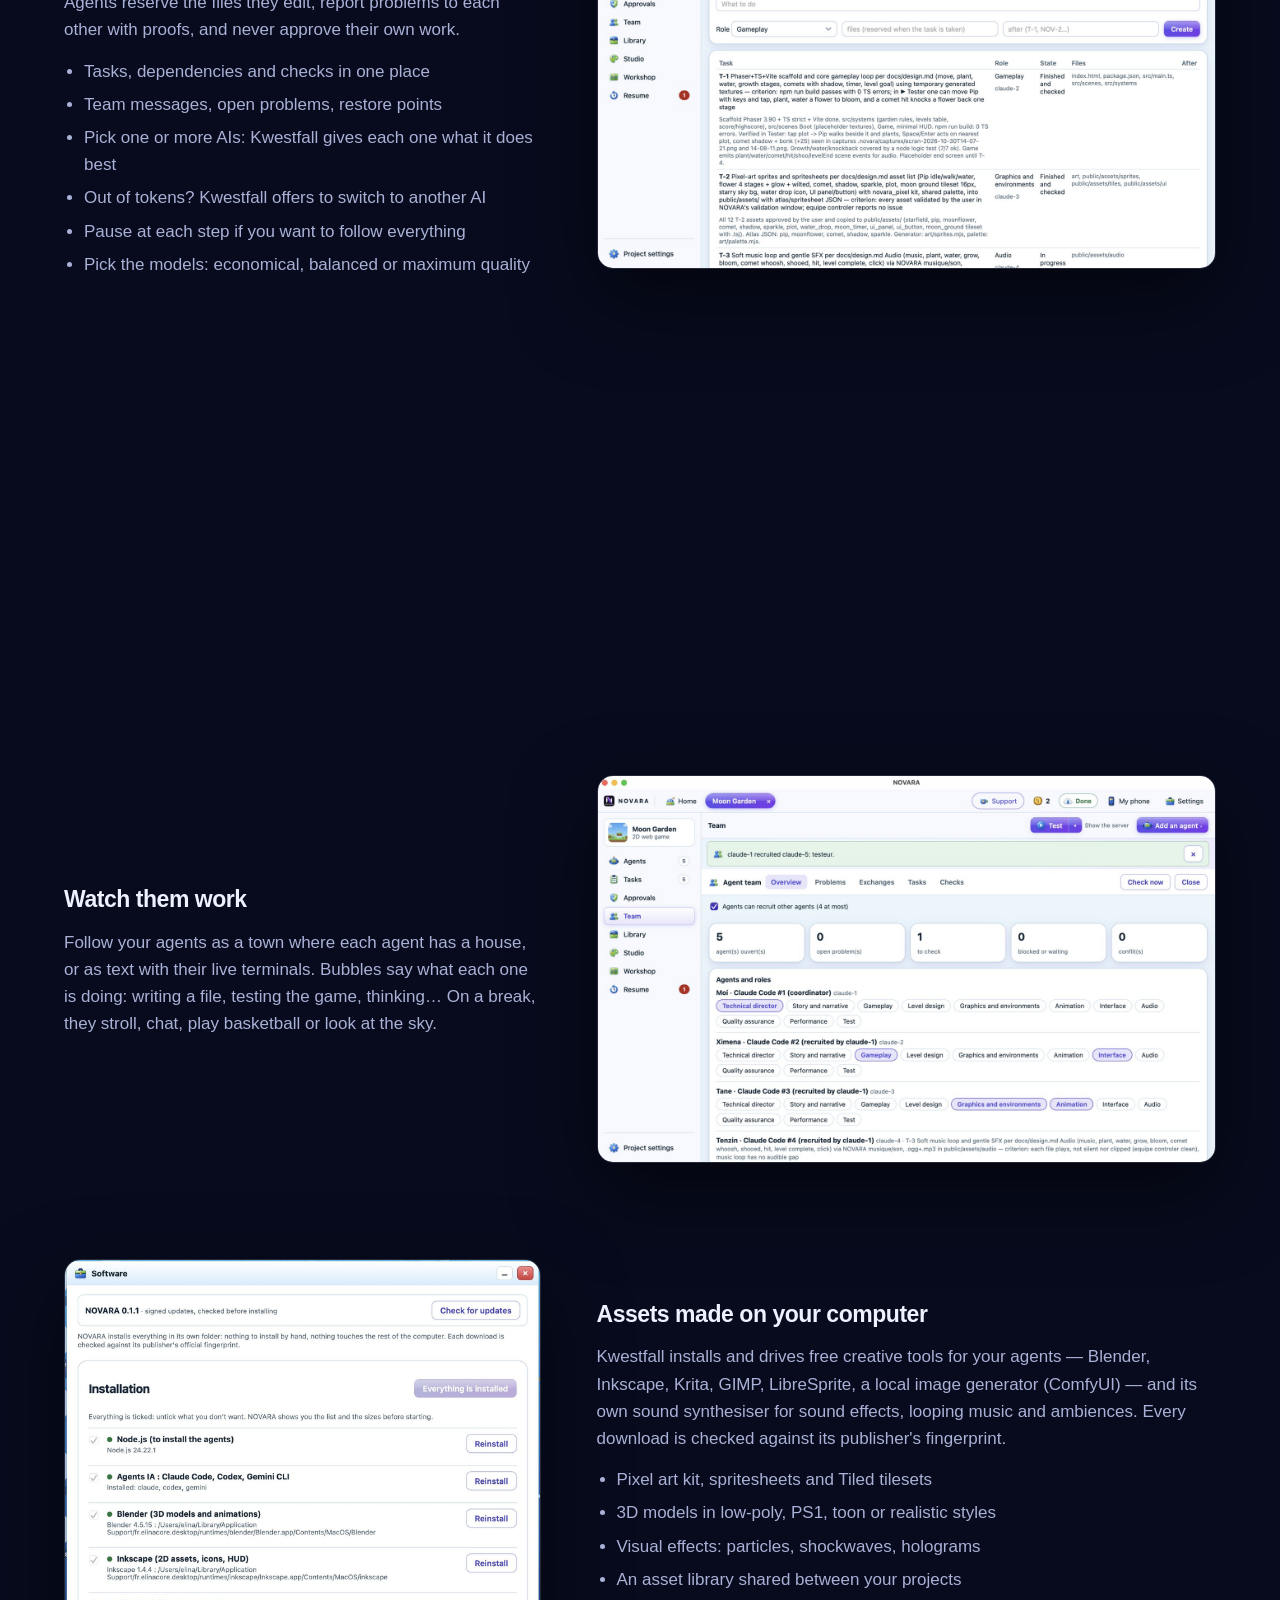
==== commit ab98aecc: "Kwestfall 0.2.9 pour Windows : liens de téléchargement sur la dernière version Les boutons « Télécha" ====
--- a/docs/index.html
+++ b/docs/index.html
@@ -45,7 +45,7 @@
     <p class="lead">Describe your game in one sentence. A coordinator splits it into tasks, agents write the code, draw the sprites and compose the music — and you approve every asset before it goes in.</p>
     <div class="cta">
       <a class="btn" href="https://github.com/elinahart/novara-releases/releases/latest">⬇ Download for macOS</a>
-      <a class="btn" href="https://github.com/elinahart/novara-releases/releases/tag/v0.2.6">⬇ Download for Windows</a>
+      <a class="btn" href="https://github.com/elinahart/novara-releases/releases/latest">⬇ Download for Windows</a>
       <a class="btn ghost" href="https://github.com/elinahart/novara-releases">View on GitHub</a>
     </div>
     <p class="works">Works with <b>Claude Code</b>, <b>Codex</b> and <b>Gemini (Antigravity)</b> · builds for <b>Web 2D</b>, <b>Web 3D</b>, <b>Roblox Studio</b> and <b>Unity</b></p>
@@ -60,7 +60,7 @@
   <article class="feature reveal" style="grid-template-columns: 1fr">
     <div><h3>The same studio of agents, under its real name</h3>
       <p>NOVARA becomes <b>Kwestfall</b>, with its sword K. Your projects, agents and settings stay the same.</p>
-      <ul><li>A « Permissions » panel that checks everything at launch and opens the right Mac setting</li><li>The phone in your theme's colours, with the agents' faces, the project settings and the microphone, as on another computer</li><li>Visual effects show everywhere: computer, other computer and phone</li><li>A Kwestfall sound player, a Chat that stays in its frame, and Blender no longer blocks the queue when it crashes</li><li>The logo takes the colours of some themes: Aurora, Metro, Technozen, Glacier and Retro</li><li>On Mac for now; Windows follows soon</li></ul></div>
+      <ul><li>A « Permissions » panel that checks everything at launch and opens the right Mac setting</li><li>The phone in your theme's colours, with the agents' faces, the project settings and the microphone, as on another computer</li><li>Visual effects show everywhere: computer, other computer and phone</li><li>A Kwestfall sound player, a Chat that stays in its frame, and Blender no longer blocks the queue when it crashes</li><li>The logo takes the colours of some themes: Aurora, Metro, Technozen, Glacier and Retro</li></ul></div>
   </article>
 </section>
 
@@ -483,7 +483,7 @@
   <h2>Get Kwestfall</h2>
   <p>Free forever, no subscription. You need a Mac with macOS 11 or later or a PC with Windows 10 or 11 (64-bit), and at least one AI agent account (a Claude subscription, a ChatGPT account or a Google account).</p>
   <a class="btn big" href="https://github.com/elinahart/novara-releases/releases/latest">⬇ Download for macOS</a>
-  <a class="btn big" href="https://github.com/elinahart/novara-releases/releases/tag/v0.2.6">⬇ Download for Windows</a>
+  <a class="btn big" href="https://github.com/elinahart/novara-releases/releases/latest">⬇ Download for Windows</a>
   <p><a class="donate small" href="https://ko-fi.com/K4B229QS15" target="_blank" rel="noopener"><svg class="mug" viewBox="0 0 24 24" aria-hidden="true"><path d="M3 7h14v6a5 5 0 0 1-5 5H8a5 5 0 0 1-5-5z" fill="currentColor" opacity=".25"/><path d="M3 7h14v6a5 5 0 0 1-5 5H8a5 5 0 0 1-5-5zM17 9h1.5a2.5 2.5 0 0 1 0 5H17" fill="none" stroke="currentColor" stroke-width="1.8" stroke-linejoin="round"/><path d="M10 15.2s-3-1.8-3-3.6a1.6 1.6 0 0 1 3-.8 1.6 1.6 0 0 1 3 .8c0 1.8-3 3.6-3 3.6z" fill="currentColor"/></svg><span>Support Kwestfall</span></a></p>
   <p class="small">On Mac: take <code>Kwestfall_&lt;version&gt;_macos.dmg</code>. On Windows: take <code>Kwestfall_&lt;version&gt;_windows_x64-setup.exe</code>; if Windows shows “Windows protected your PC”, click <b>More info</b> then <b>Run anyway</b> (the installer is not signed by Microsoft). The first time on Mac, macOS says it cannot check the app (it is not notarised by Apple): open <b>System Settings › Privacy &amp; Security</b> and click <b>Open Anyway</b>.</p>
 </section>
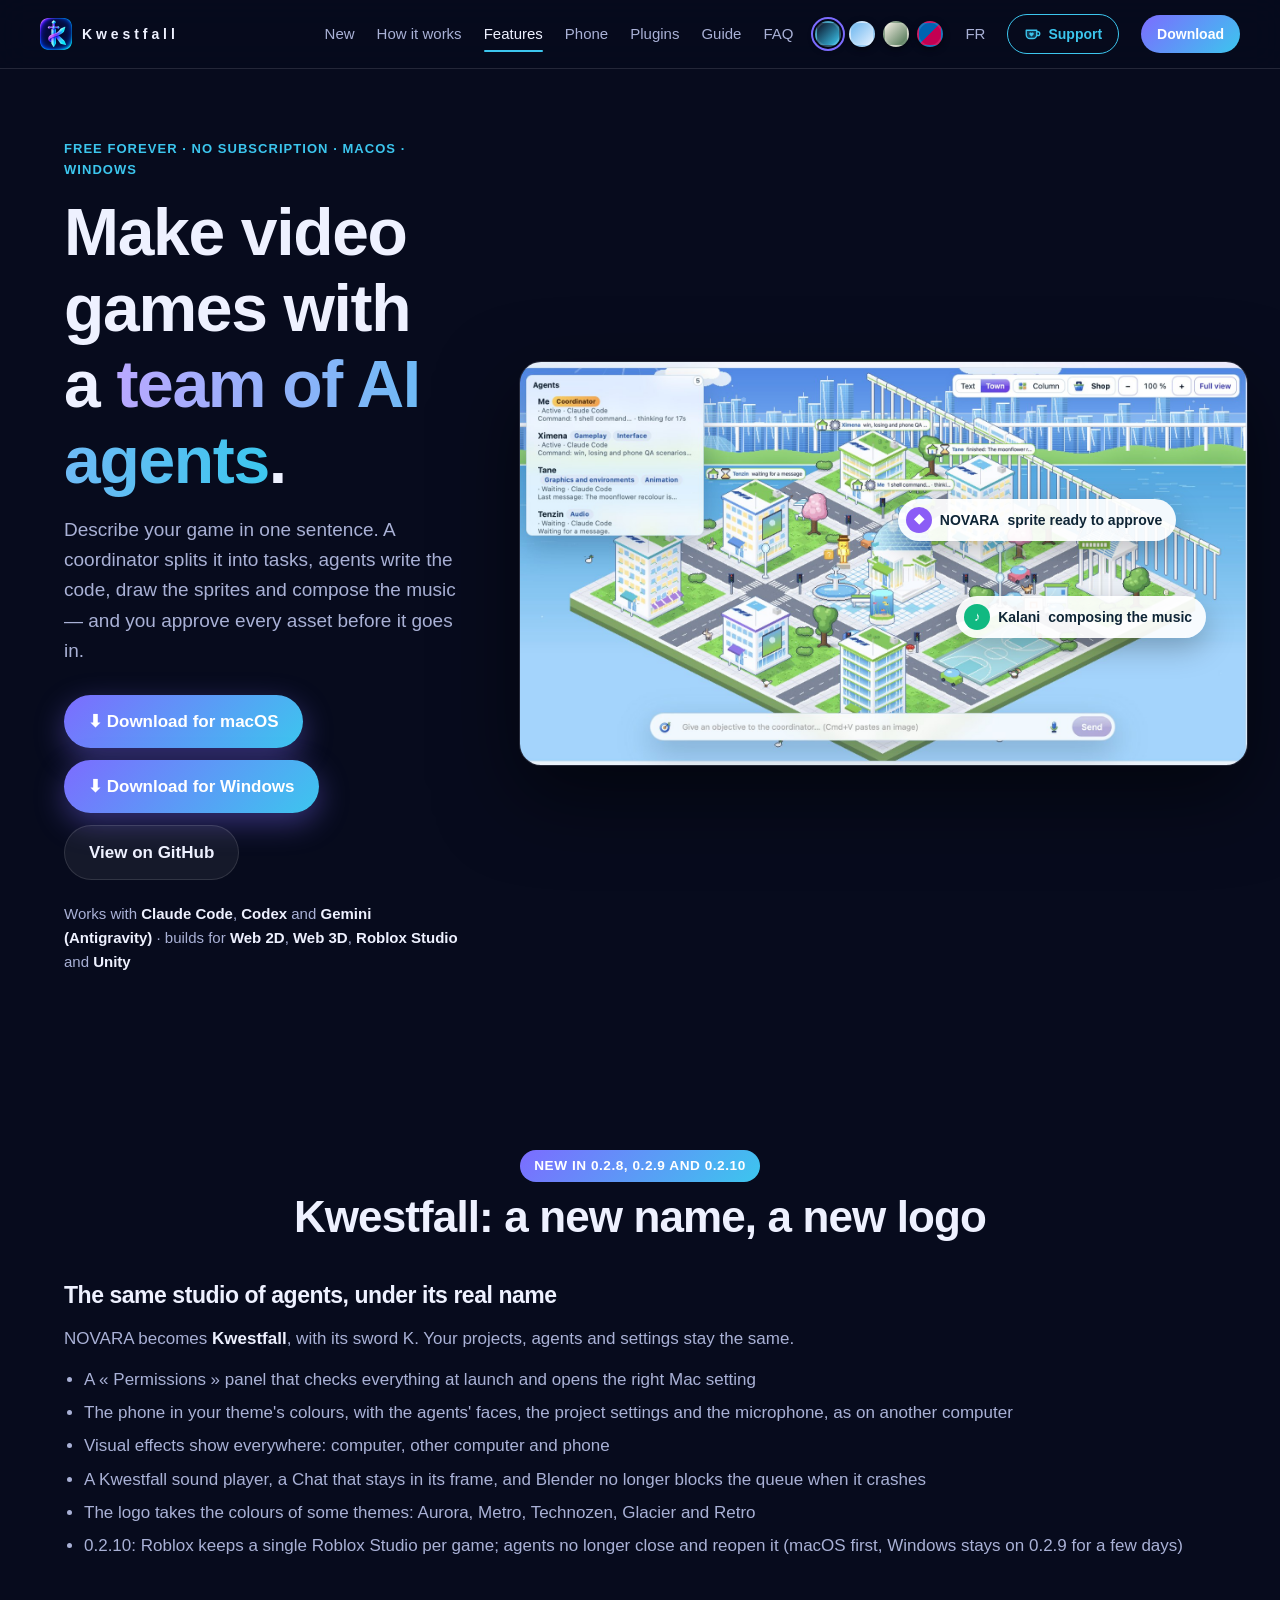
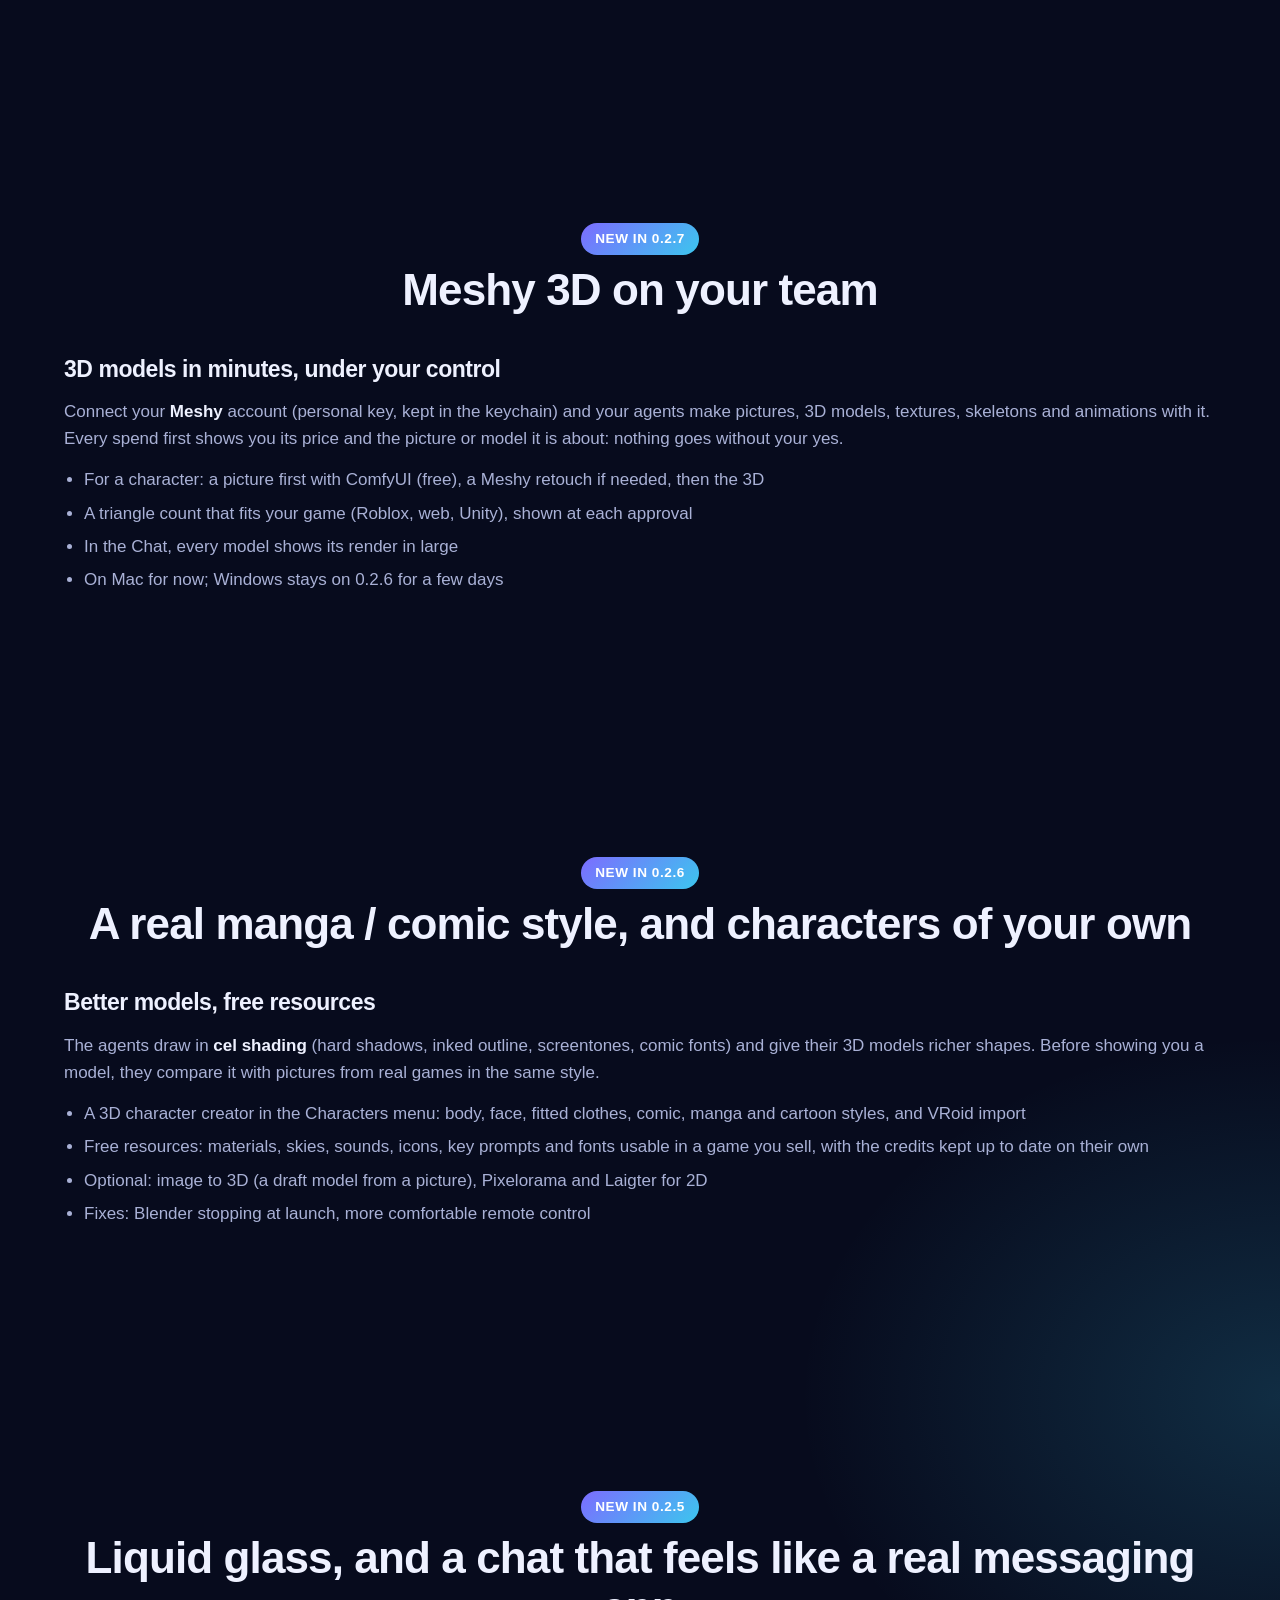
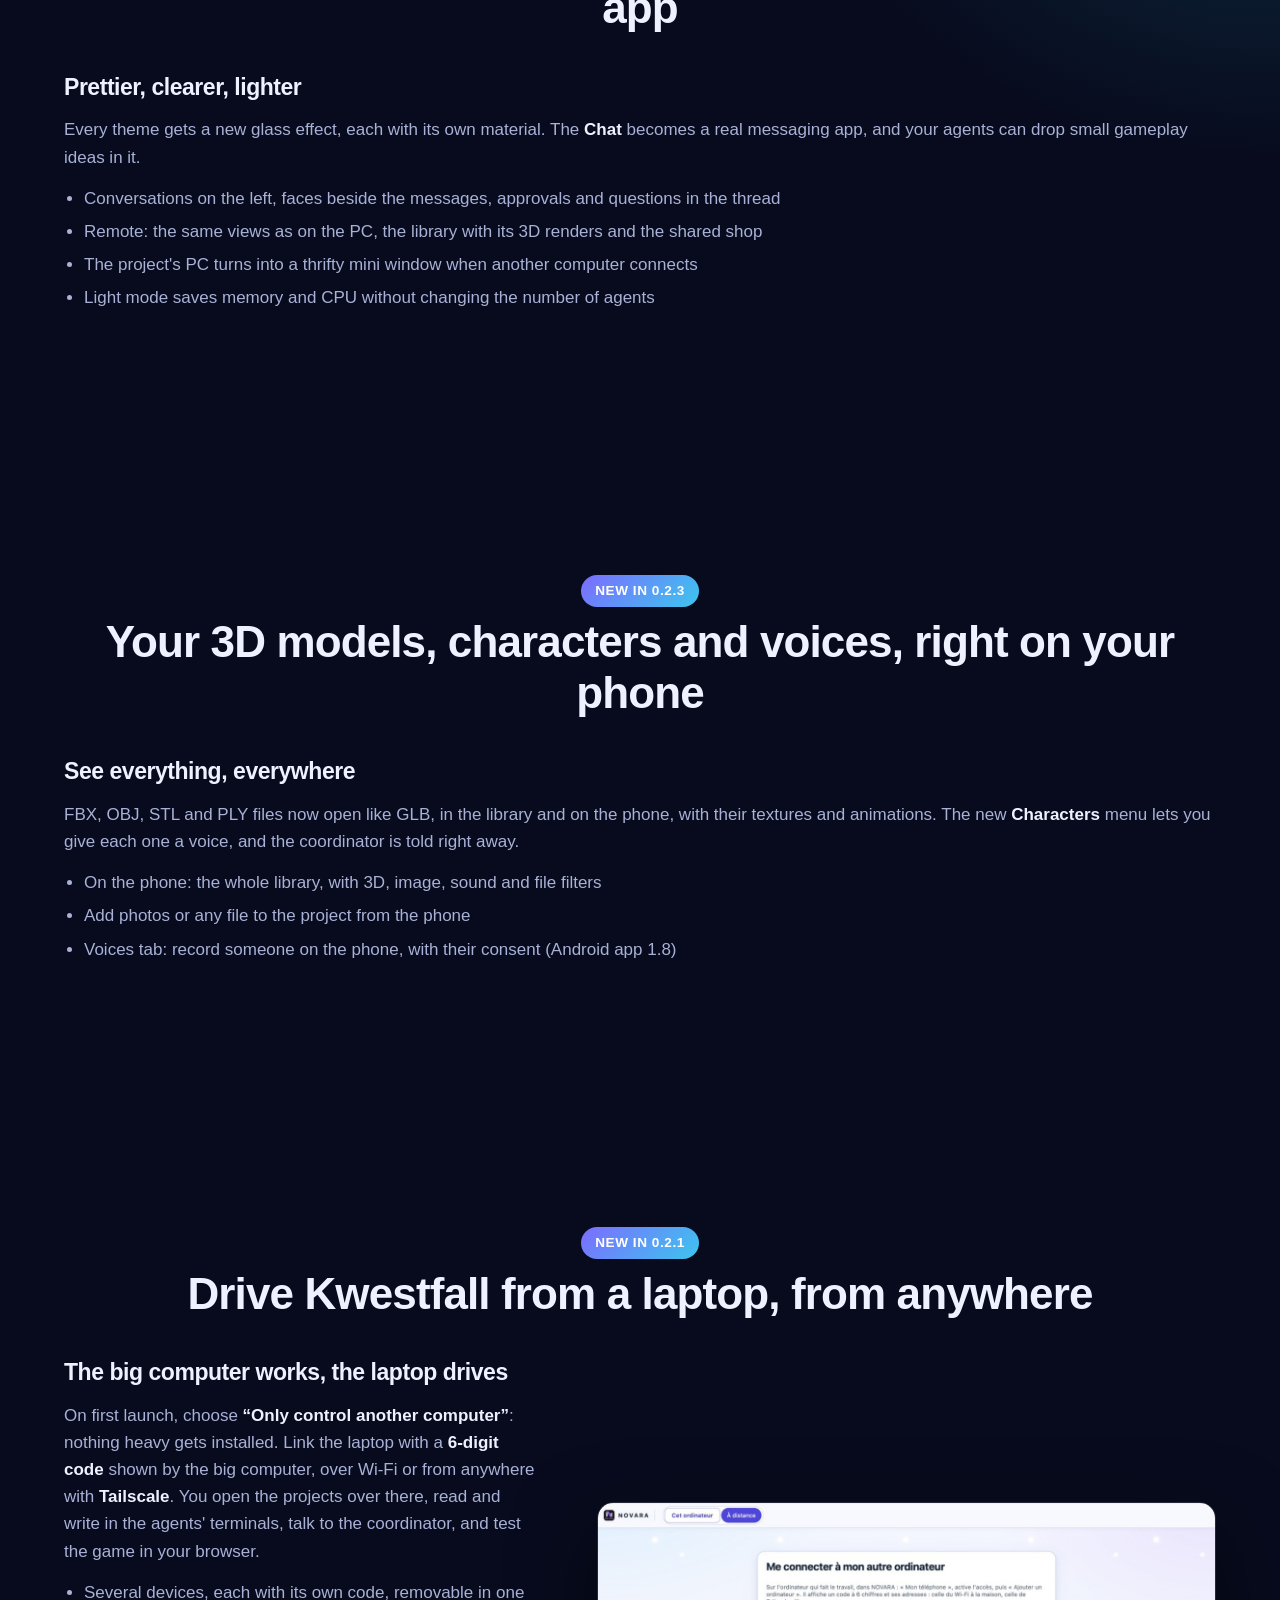
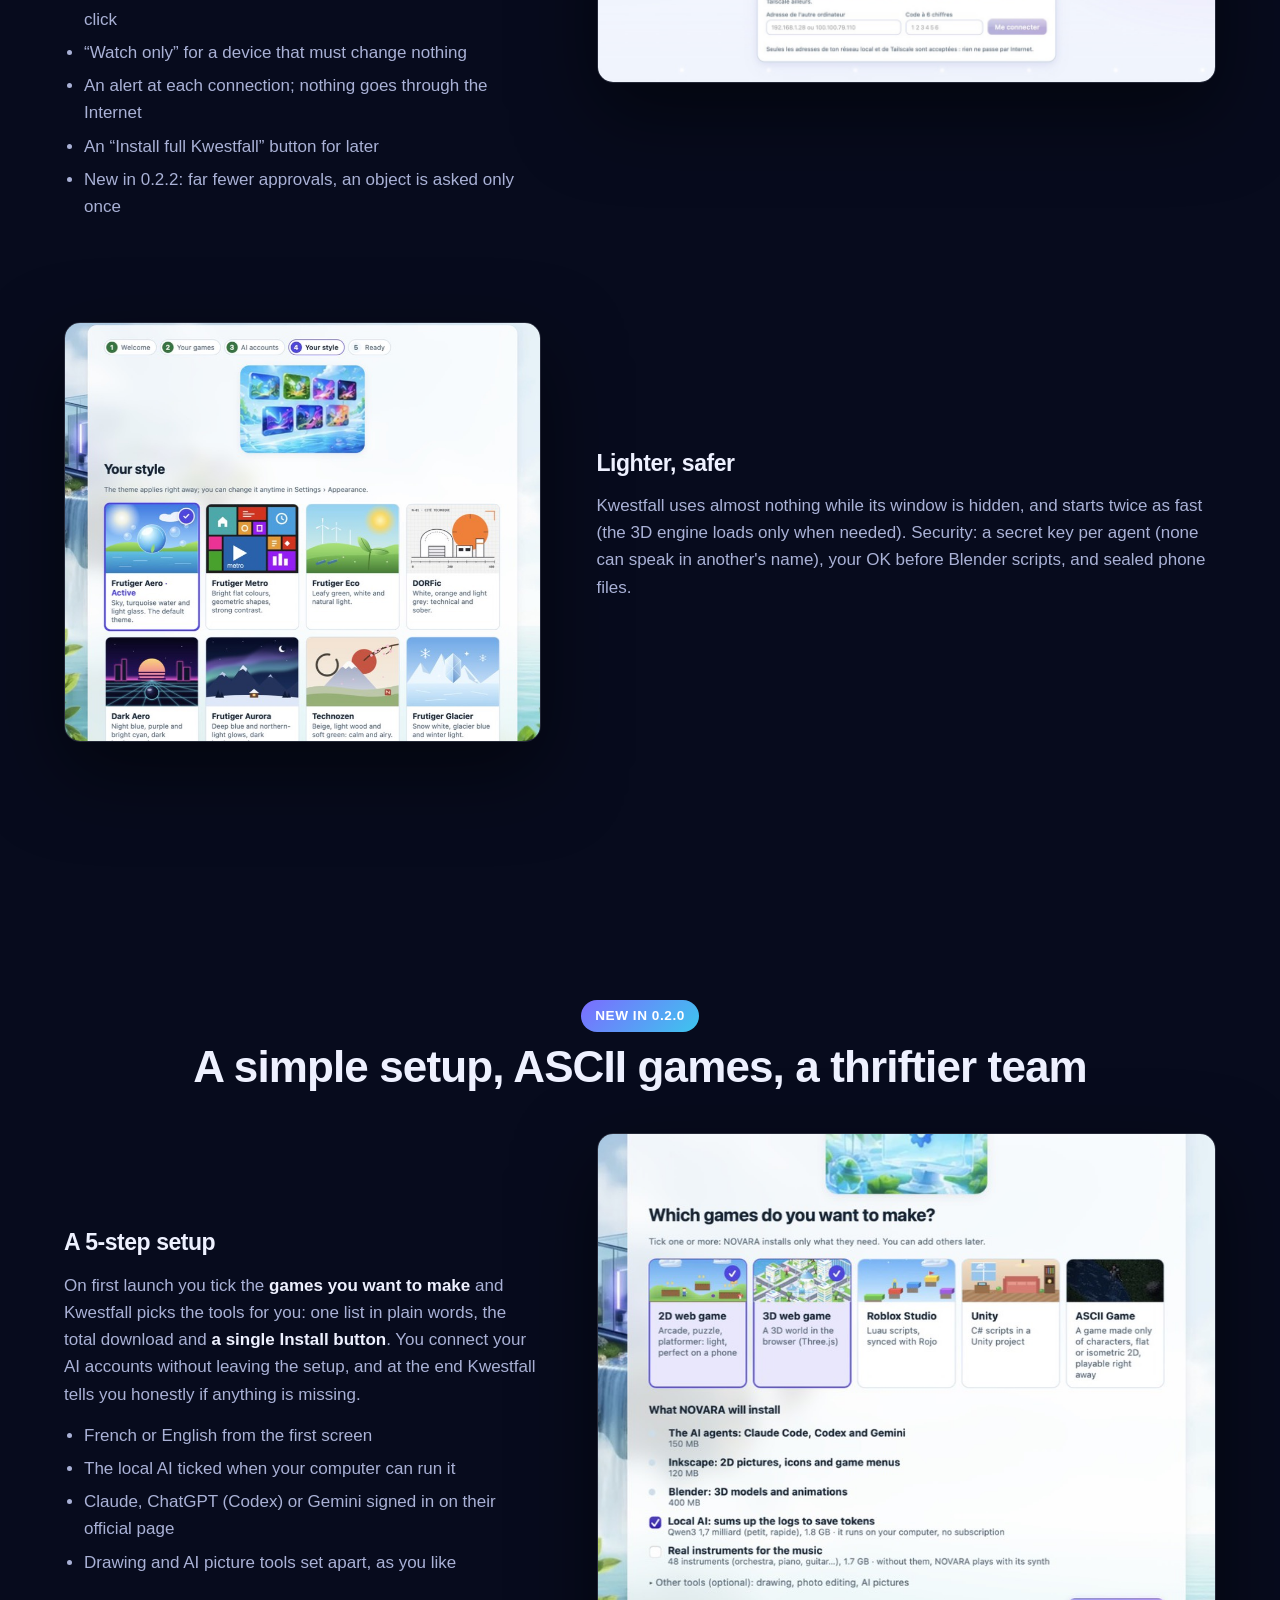
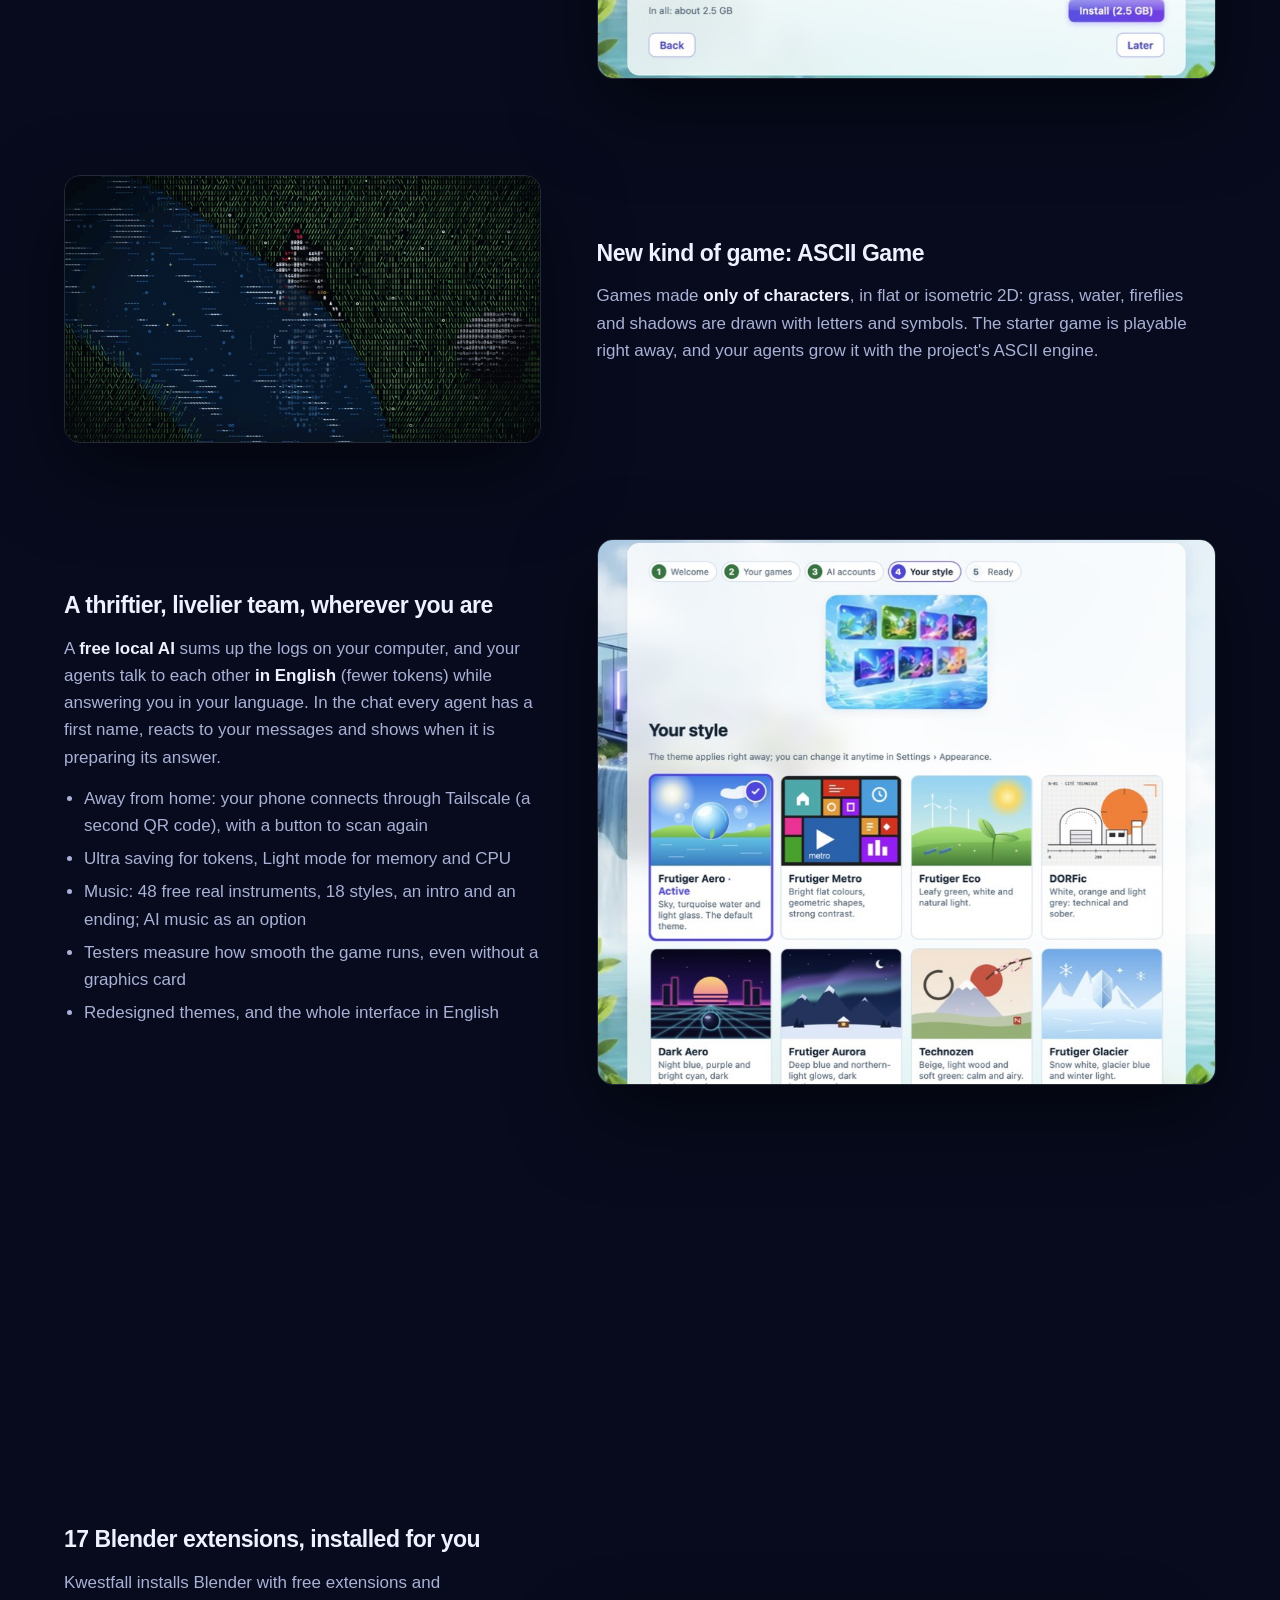
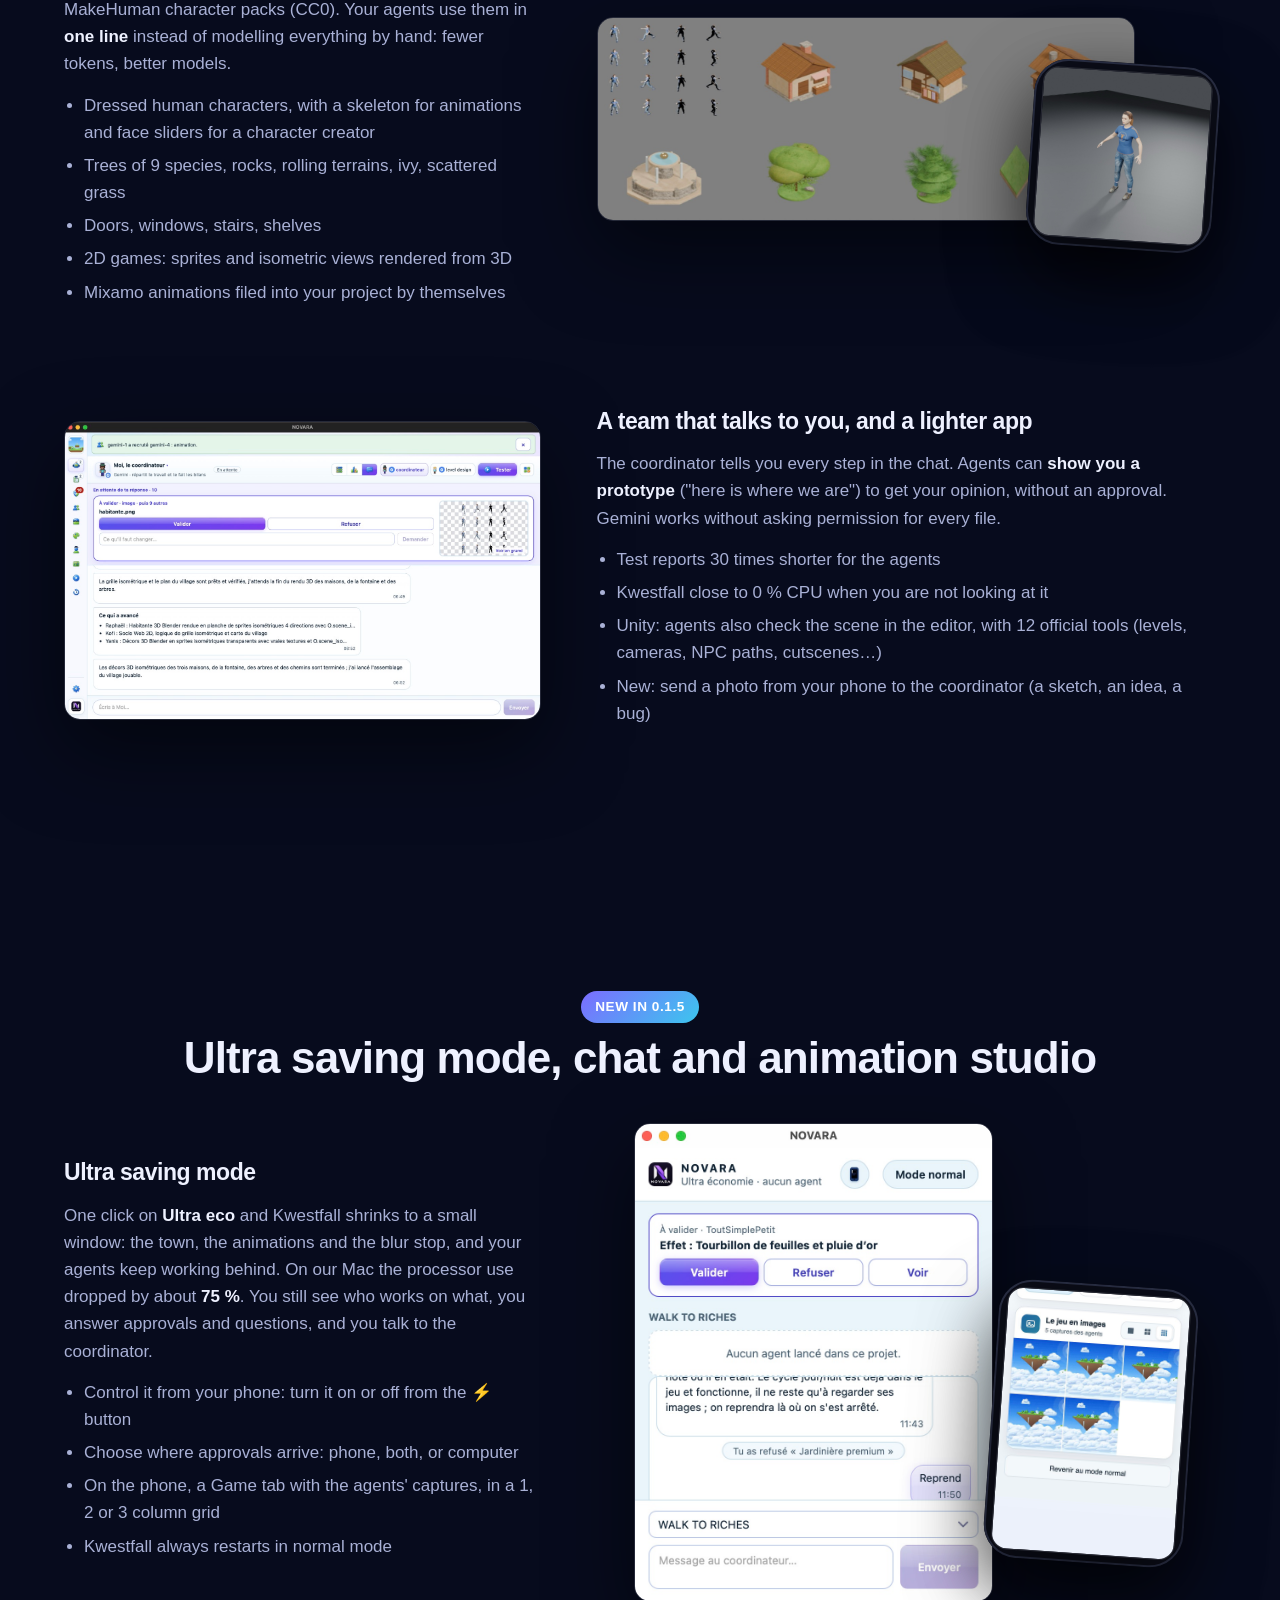
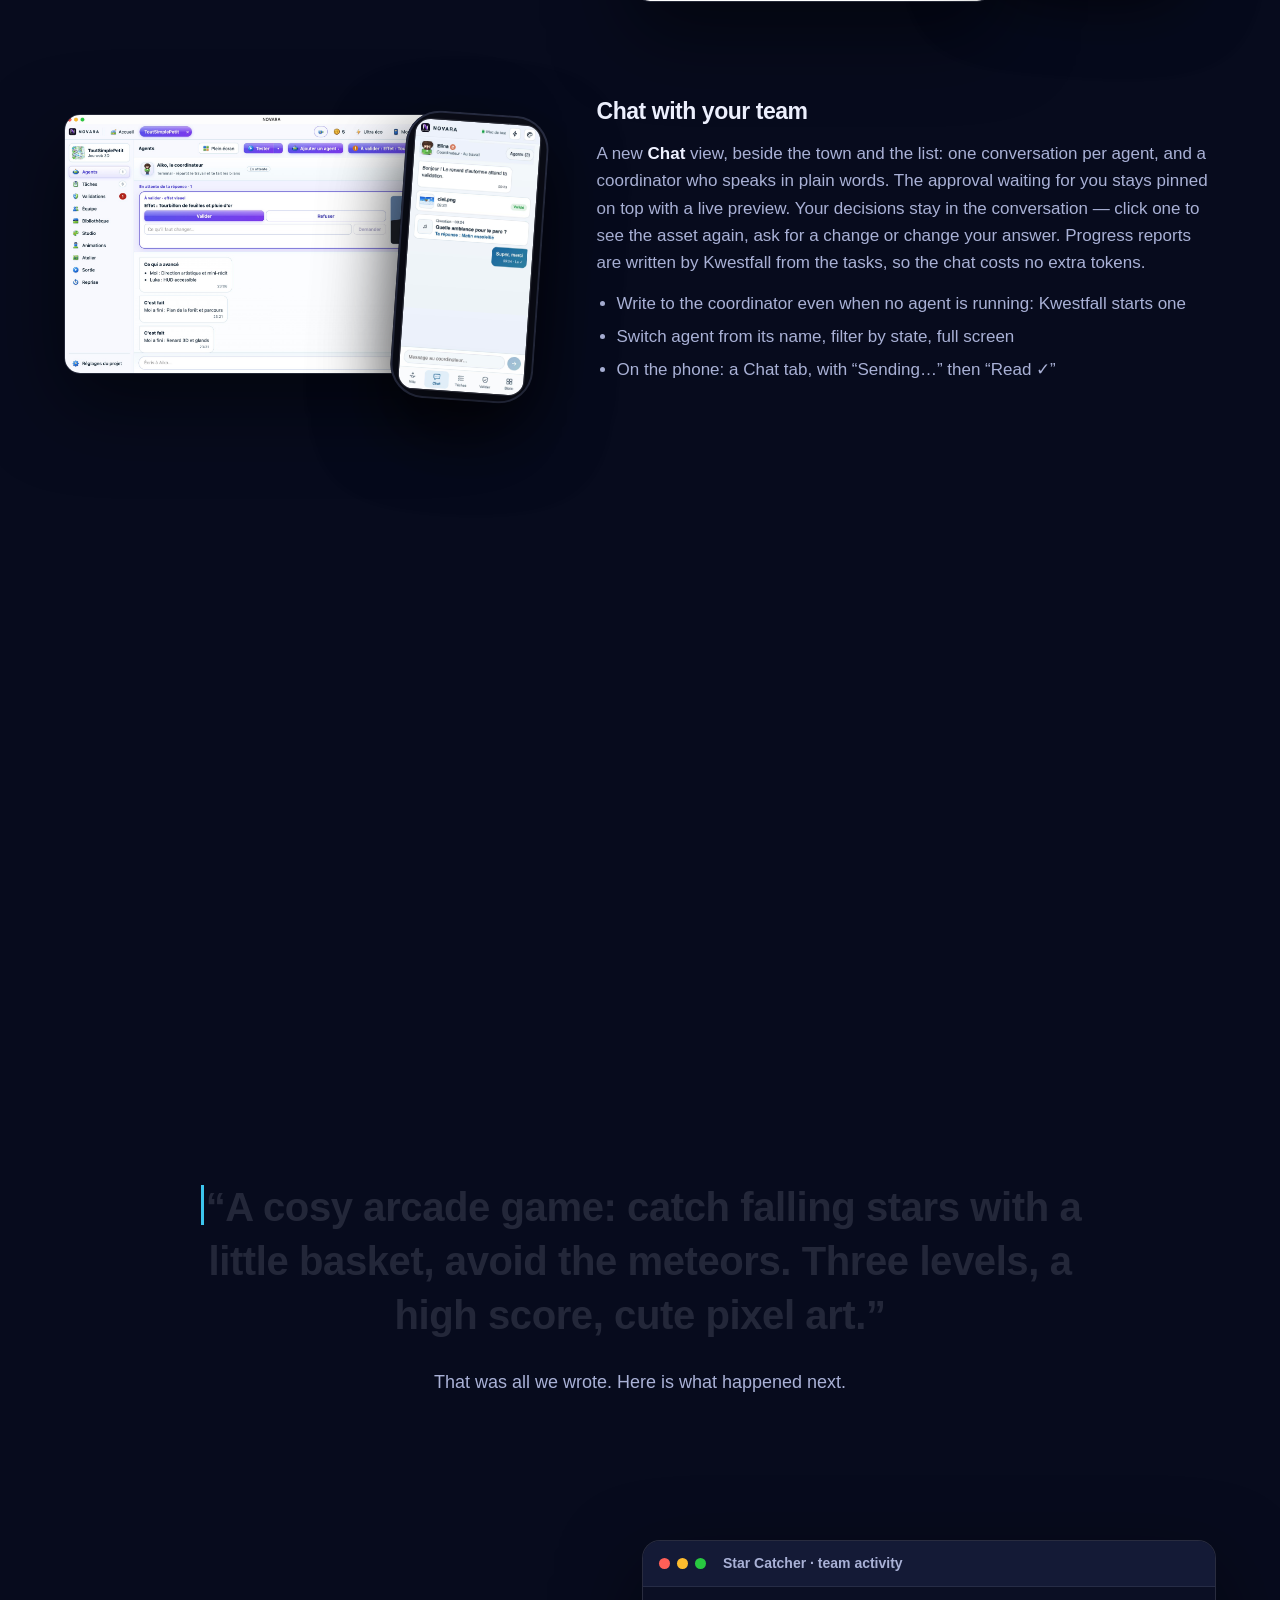
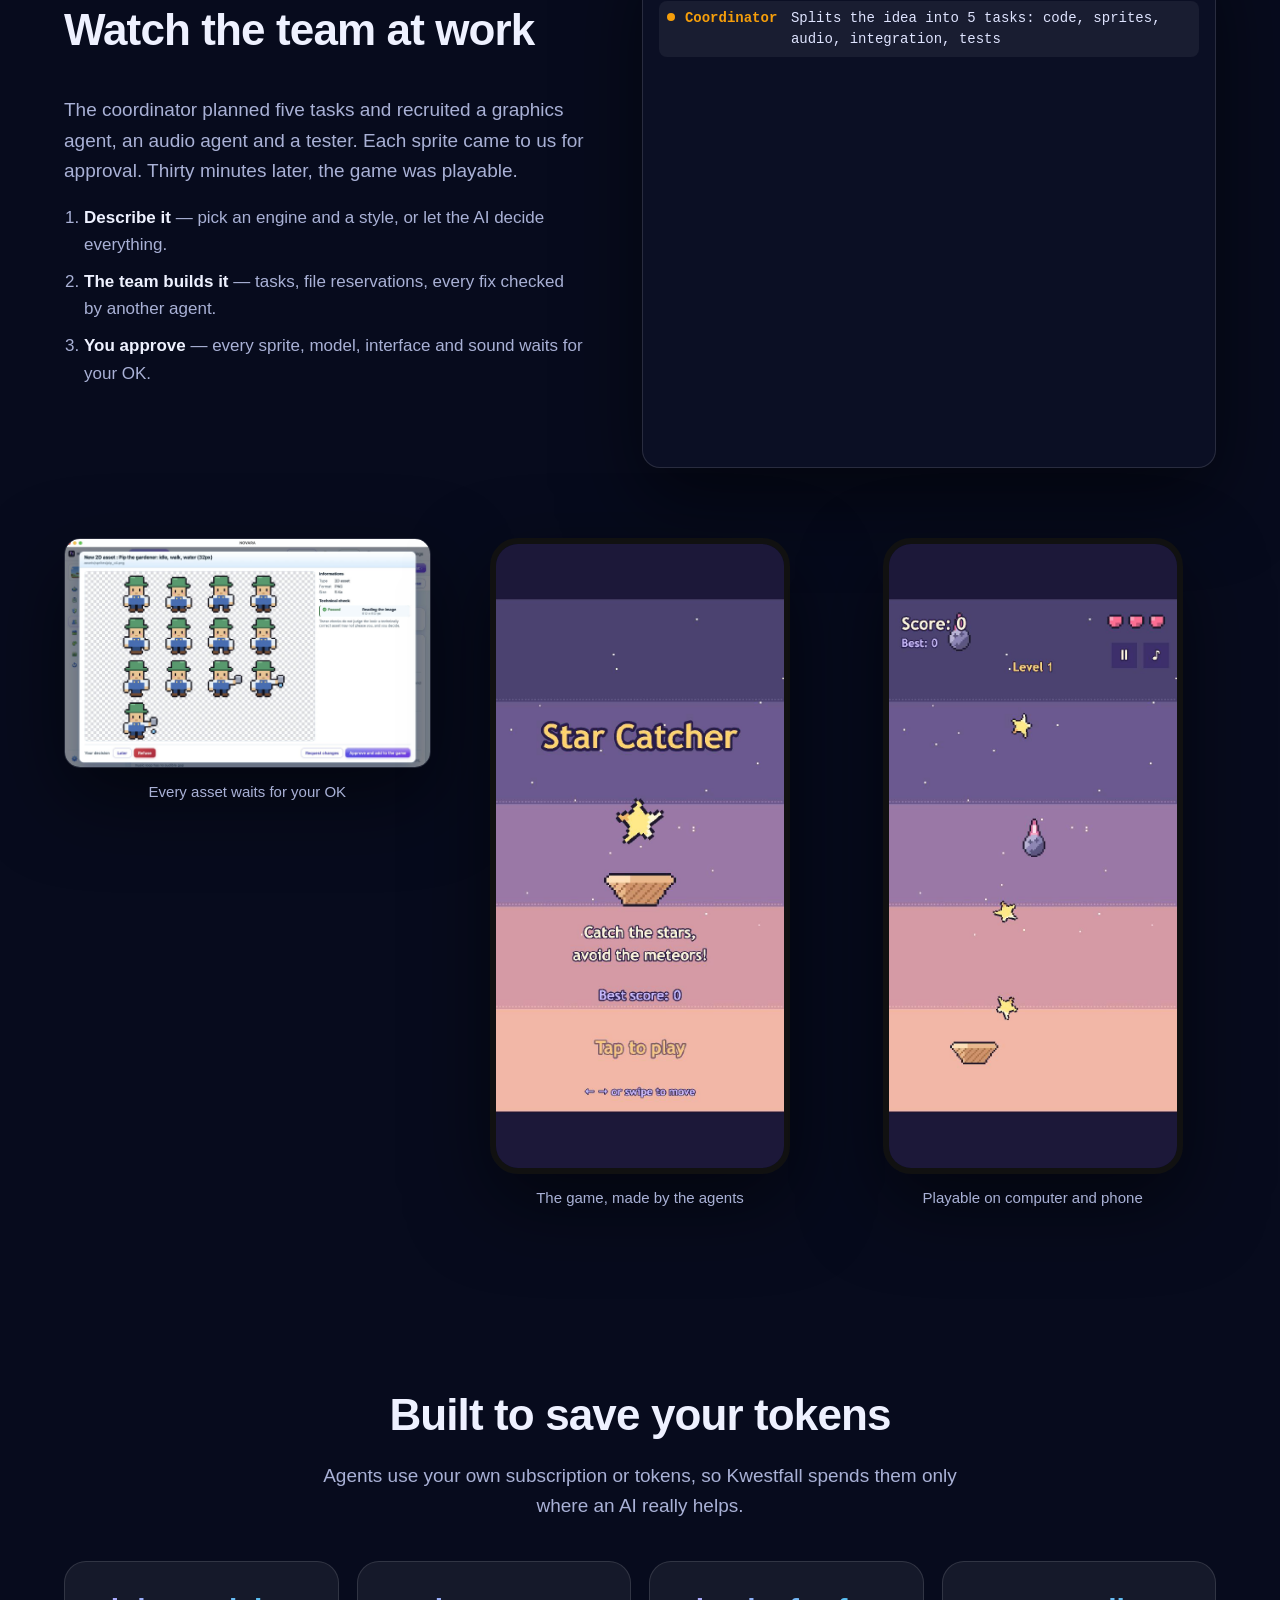
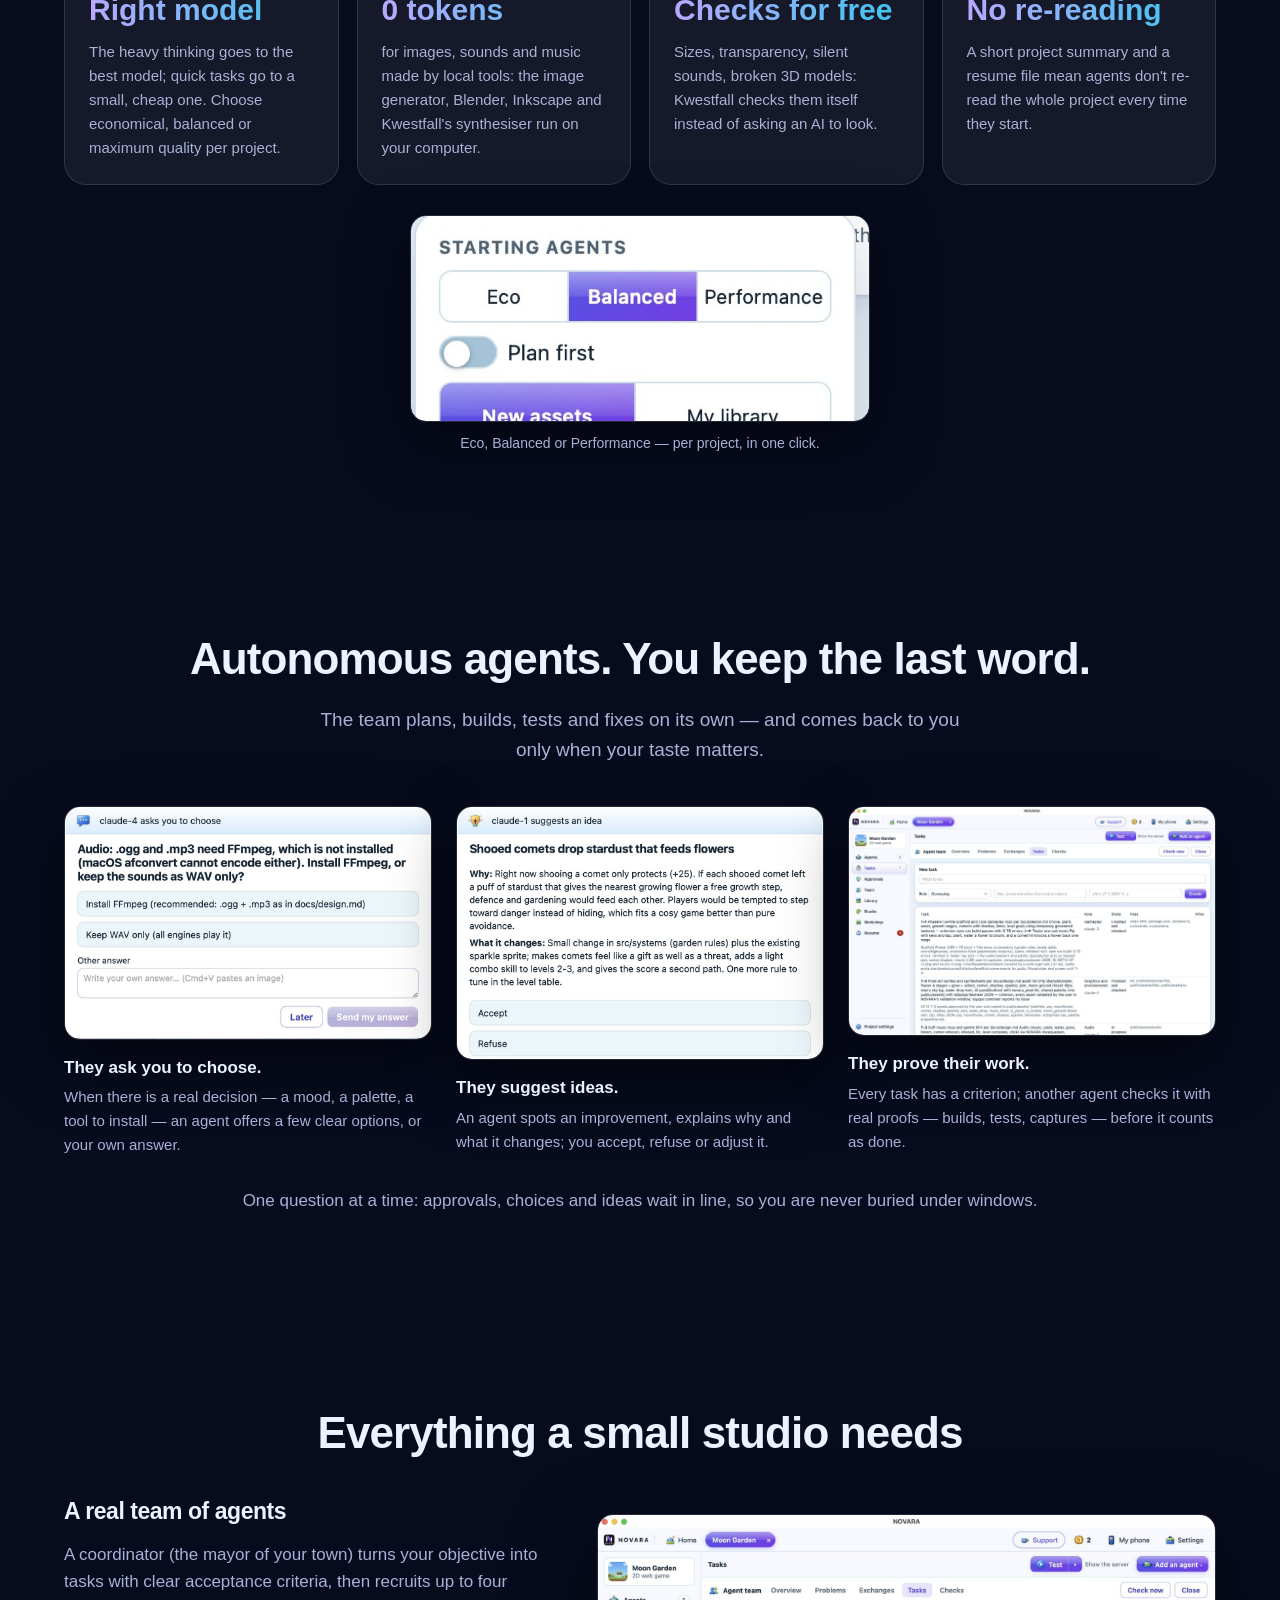
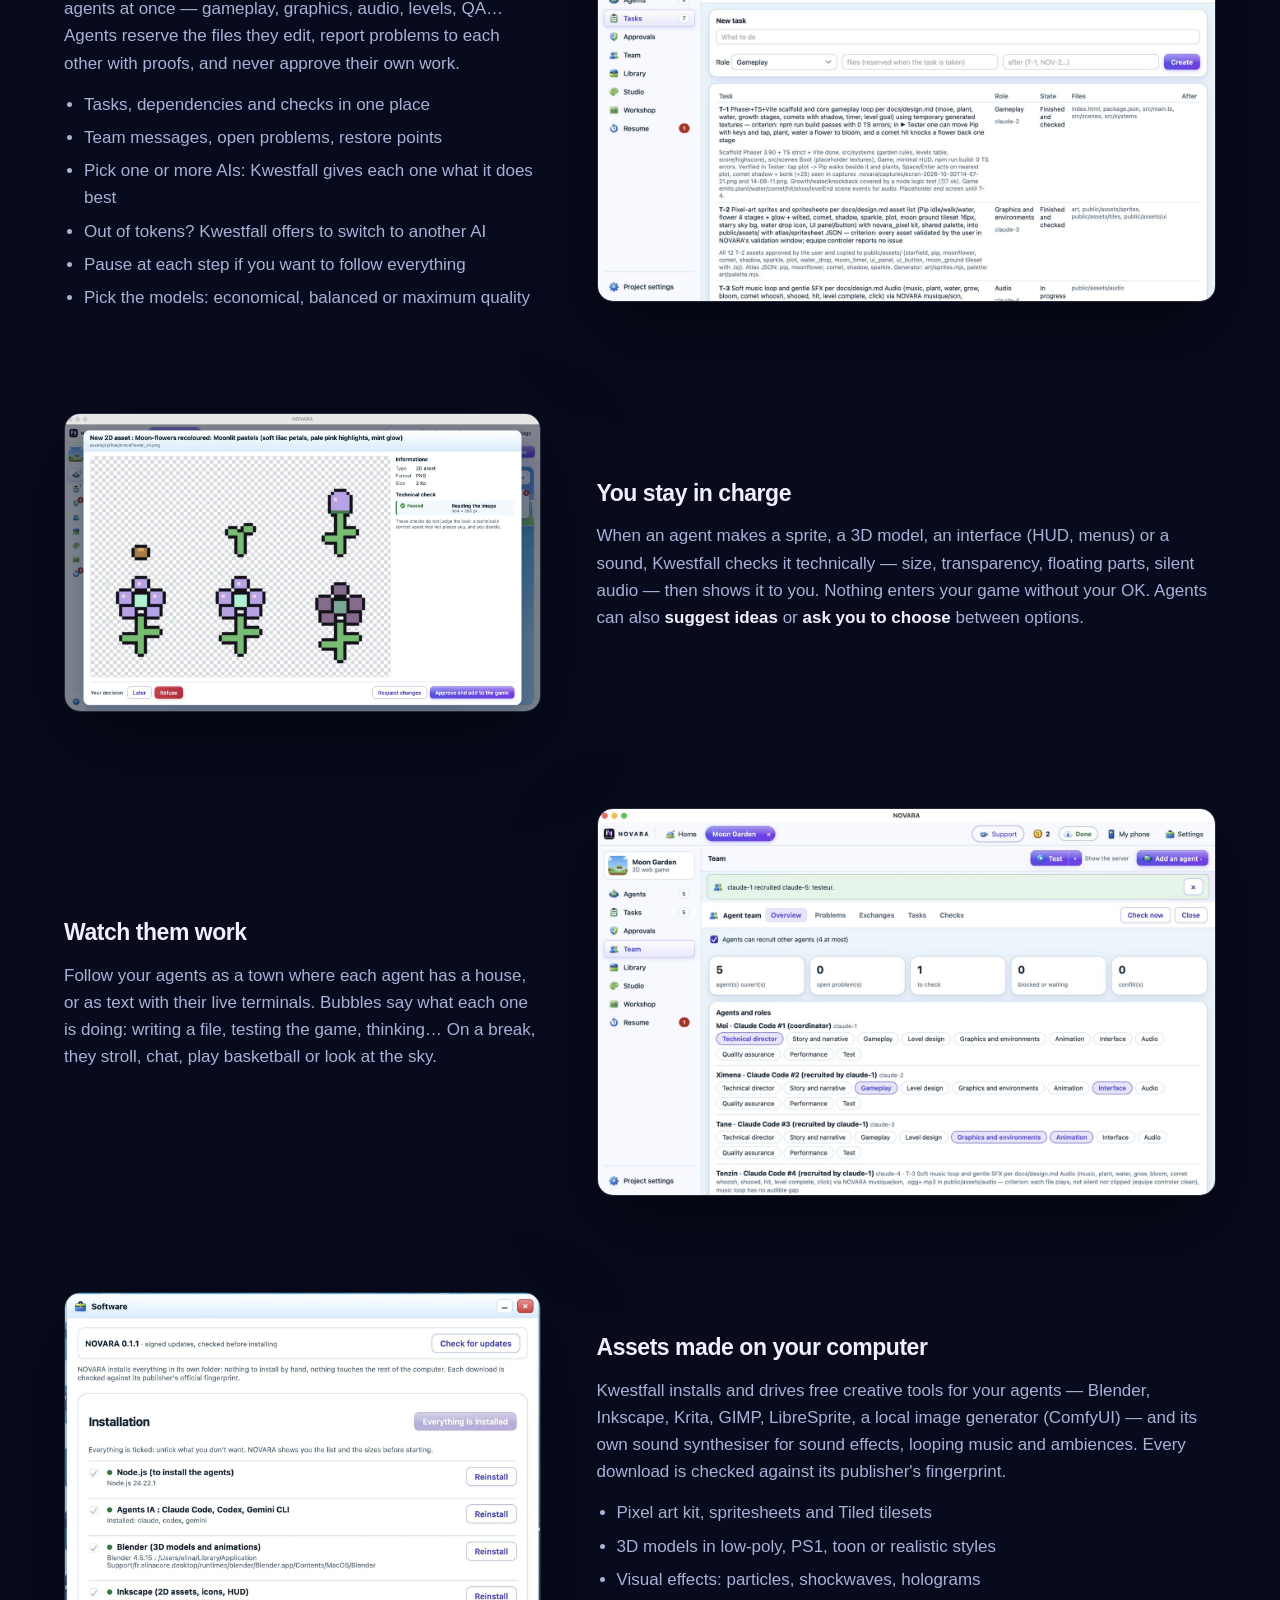
==== commit df543d64: "Kwestfall 0.2.10 : Roblox, un seul Studio par jeu (Mac d'abord, Windows reste en 0.2.9) Co-Authored-" ====
--- a/docs/index.html
+++ b/docs/index.html
@@ -45,7 +45,7 @@
     <p class="lead">Describe your game in one sentence. A coordinator splits it into tasks, agents write the code, draw the sprites and compose the music — and you approve every asset before it goes in.</p>
     <div class="cta">
       <a class="btn" href="https://github.com/elinahart/novara-releases/releases/latest">⬇ Download for macOS</a>
-      <a class="btn" href="https://github.com/elinahart/novara-releases/releases/latest">⬇ Download for Windows</a>
+      <a class="btn" href="https://github.com/elinahart/novara-releases/releases/tag/v0.2.9">⬇ Download for Windows</a>
       <a class="btn ghost" href="https://github.com/elinahart/novara-releases">View on GitHub</a>
     </div>
     <p class="works">Works with <b>Claude Code</b>, <b>Codex</b> and <b>Gemini (Antigravity)</b> · builds for <b>Web 2D</b>, <b>Web 3D</b>, <b>Roblox Studio</b> and <b>Unity</b></p>
@@ -54,13 +54,13 @@
 </section>
 
 <section id="new028" class="features new">
-  <p class="new-tag reveal">New in 0.2.8 and 0.2.9</p>
+  <p class="new-tag reveal">New in 0.2.8, 0.2.9 and 0.2.10</p>
   <h2 class="reveal">Kwestfall: a new name, a new logo</h2>
 
   <article class="feature reveal" style="grid-template-columns: 1fr">
     <div><h3>The same studio of agents, under its real name</h3>
       <p>NOVARA becomes <b>Kwestfall</b>, with its sword K. Your projects, agents and settings stay the same.</p>
-      <ul><li>A « Permissions » panel that checks everything at launch and opens the right Mac setting</li><li>The phone in your theme's colours, with the agents' faces, the project settings and the microphone, as on another computer</li><li>Visual effects show everywhere: computer, other computer and phone</li><li>A Kwestfall sound player, a Chat that stays in its frame, and Blender no longer blocks the queue when it crashes</li><li>The logo takes the colours of some themes: Aurora, Metro, Technozen, Glacier and Retro</li></ul></div>
+      <ul><li>A « Permissions » panel that checks everything at launch and opens the right Mac setting</li><li>The phone in your theme's colours, with the agents' faces, the project settings and the microphone, as on another computer</li><li>Visual effects show everywhere: computer, other computer and phone</li><li>A Kwestfall sound player, a Chat that stays in its frame, and Blender no longer blocks the queue when it crashes</li><li>The logo takes the colours of some themes: Aurora, Metro, Technozen, Glacier and Retro</li><li>0.2.10: Roblox keeps a single Roblox Studio per game; agents no longer close and reopen it (macOS first, Windows stays on 0.2.9 for a few days)</li></ul></div>
   </article>
 </section>
 
@@ -483,7 +483,7 @@
   <h2>Get Kwestfall</h2>
   <p>Free forever, no subscription. You need a Mac with macOS 11 or later or a PC with Windows 10 or 11 (64-bit), and at least one AI agent account (a Claude subscription, a ChatGPT account or a Google account).</p>
   <a class="btn big" href="https://github.com/elinahart/novara-releases/releases/latest">⬇ Download for macOS</a>
-  <a class="btn big" href="https://github.com/elinahart/novara-releases/releases/latest">⬇ Download for Windows</a>
+  <a class="btn big" href="https://github.com/elinahart/novara-releases/releases/tag/v0.2.9">⬇ Download for Windows</a>
   <p><a class="donate small" href="https://ko-fi.com/K4B229QS15" target="_blank" rel="noopener"><svg class="mug" viewBox="0 0 24 24" aria-hidden="true"><path d="M3 7h14v6a5 5 0 0 1-5 5H8a5 5 0 0 1-5-5z" fill="currentColor" opacity=".25"/><path d="M3 7h14v6a5 5 0 0 1-5 5H8a5 5 0 0 1-5-5zM17 9h1.5a2.5 2.5 0 0 1 0 5H17" fill="none" stroke="currentColor" stroke-width="1.8" stroke-linejoin="round"/><path d="M10 15.2s-3-1.8-3-3.6a1.6 1.6 0 0 1 3-.8 1.6 1.6 0 0 1 3 .8c0 1.8-3 3.6-3 3.6z" fill="currentColor"/></svg><span>Support Kwestfall</span></a></p>
   <p class="small">On Mac: take <code>Kwestfall_&lt;version&gt;_macos.dmg</code>. On Windows: take <code>Kwestfall_&lt;version&gt;_windows_x64-setup.exe</code>; if Windows shows “Windows protected your PC”, click <b>More info</b> then <b>Run anyway</b> (the installer is not signed by Microsoft). The first time on Mac, macOS says it cannot check the app (it is not notarised by Apple): open <b>System Settings › Privacy &amp; Security</b> and click <b>Open Anyway</b>.</p>
 </section>
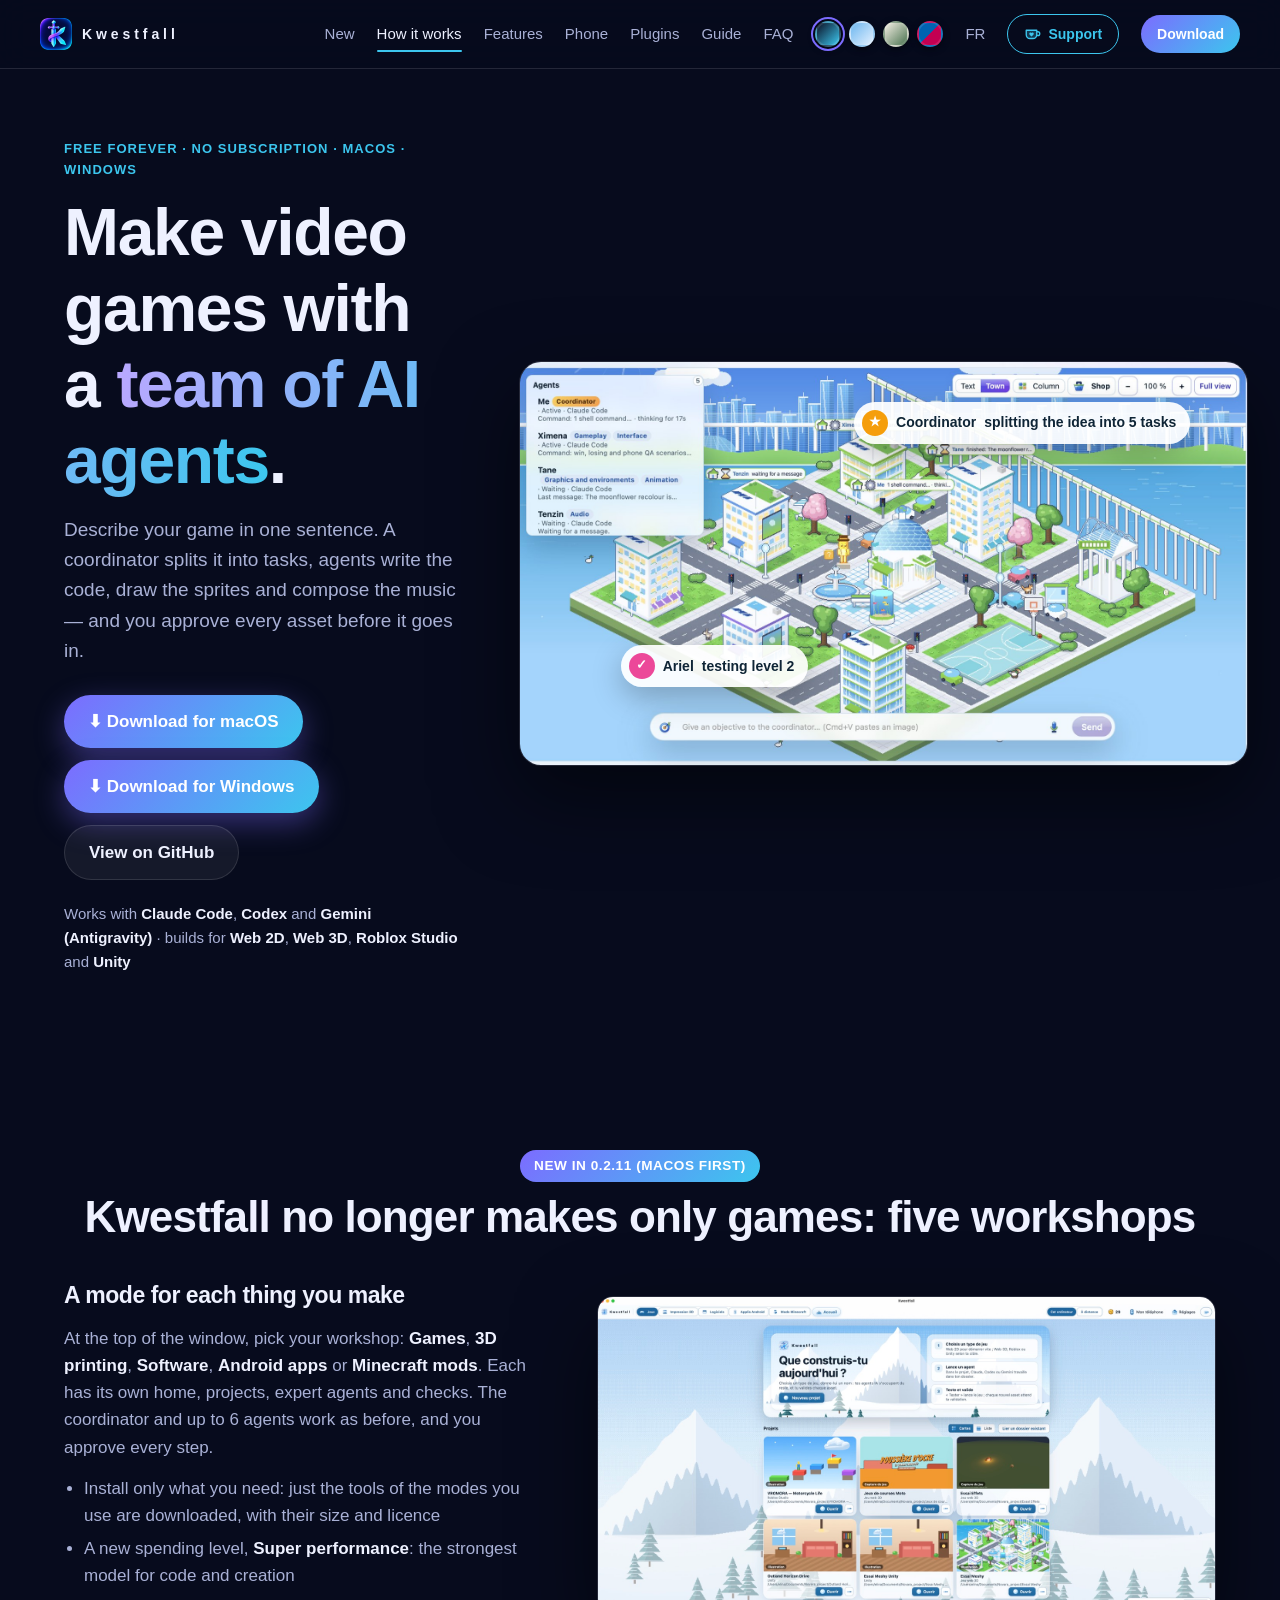
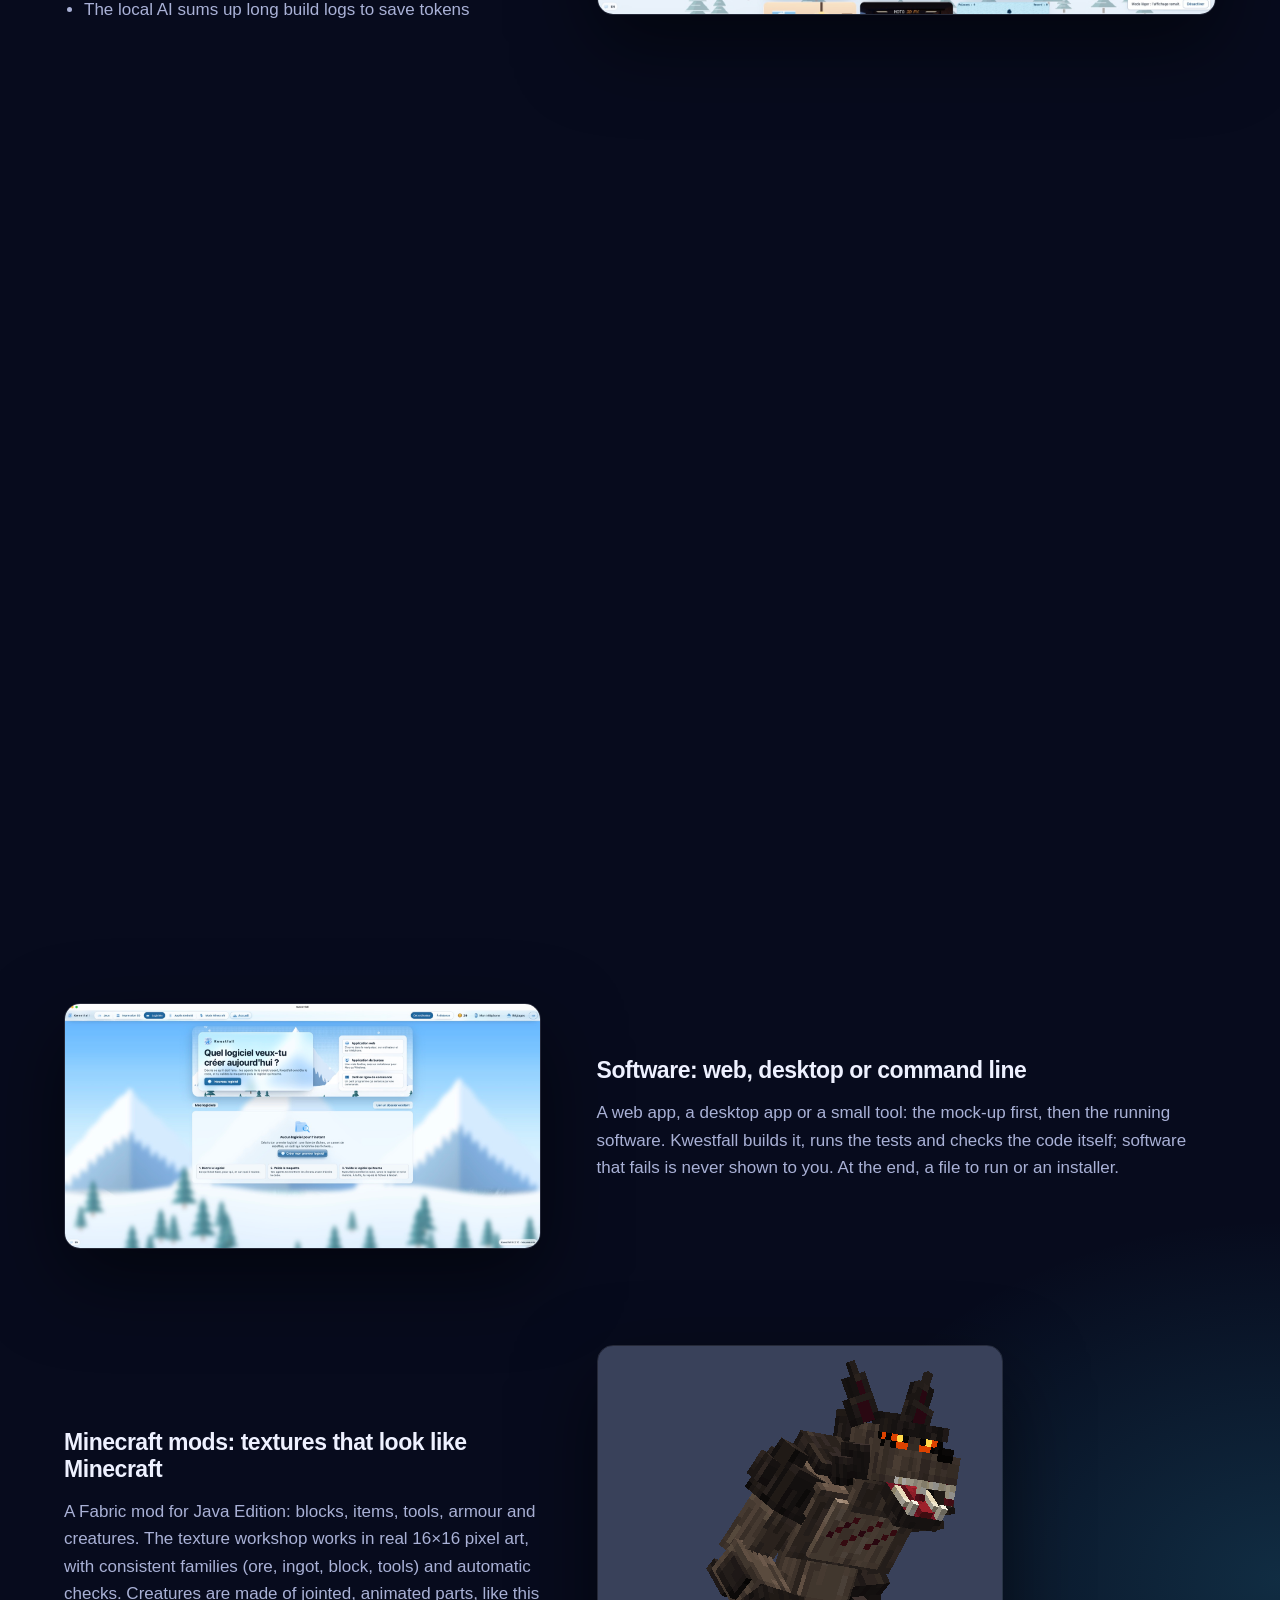
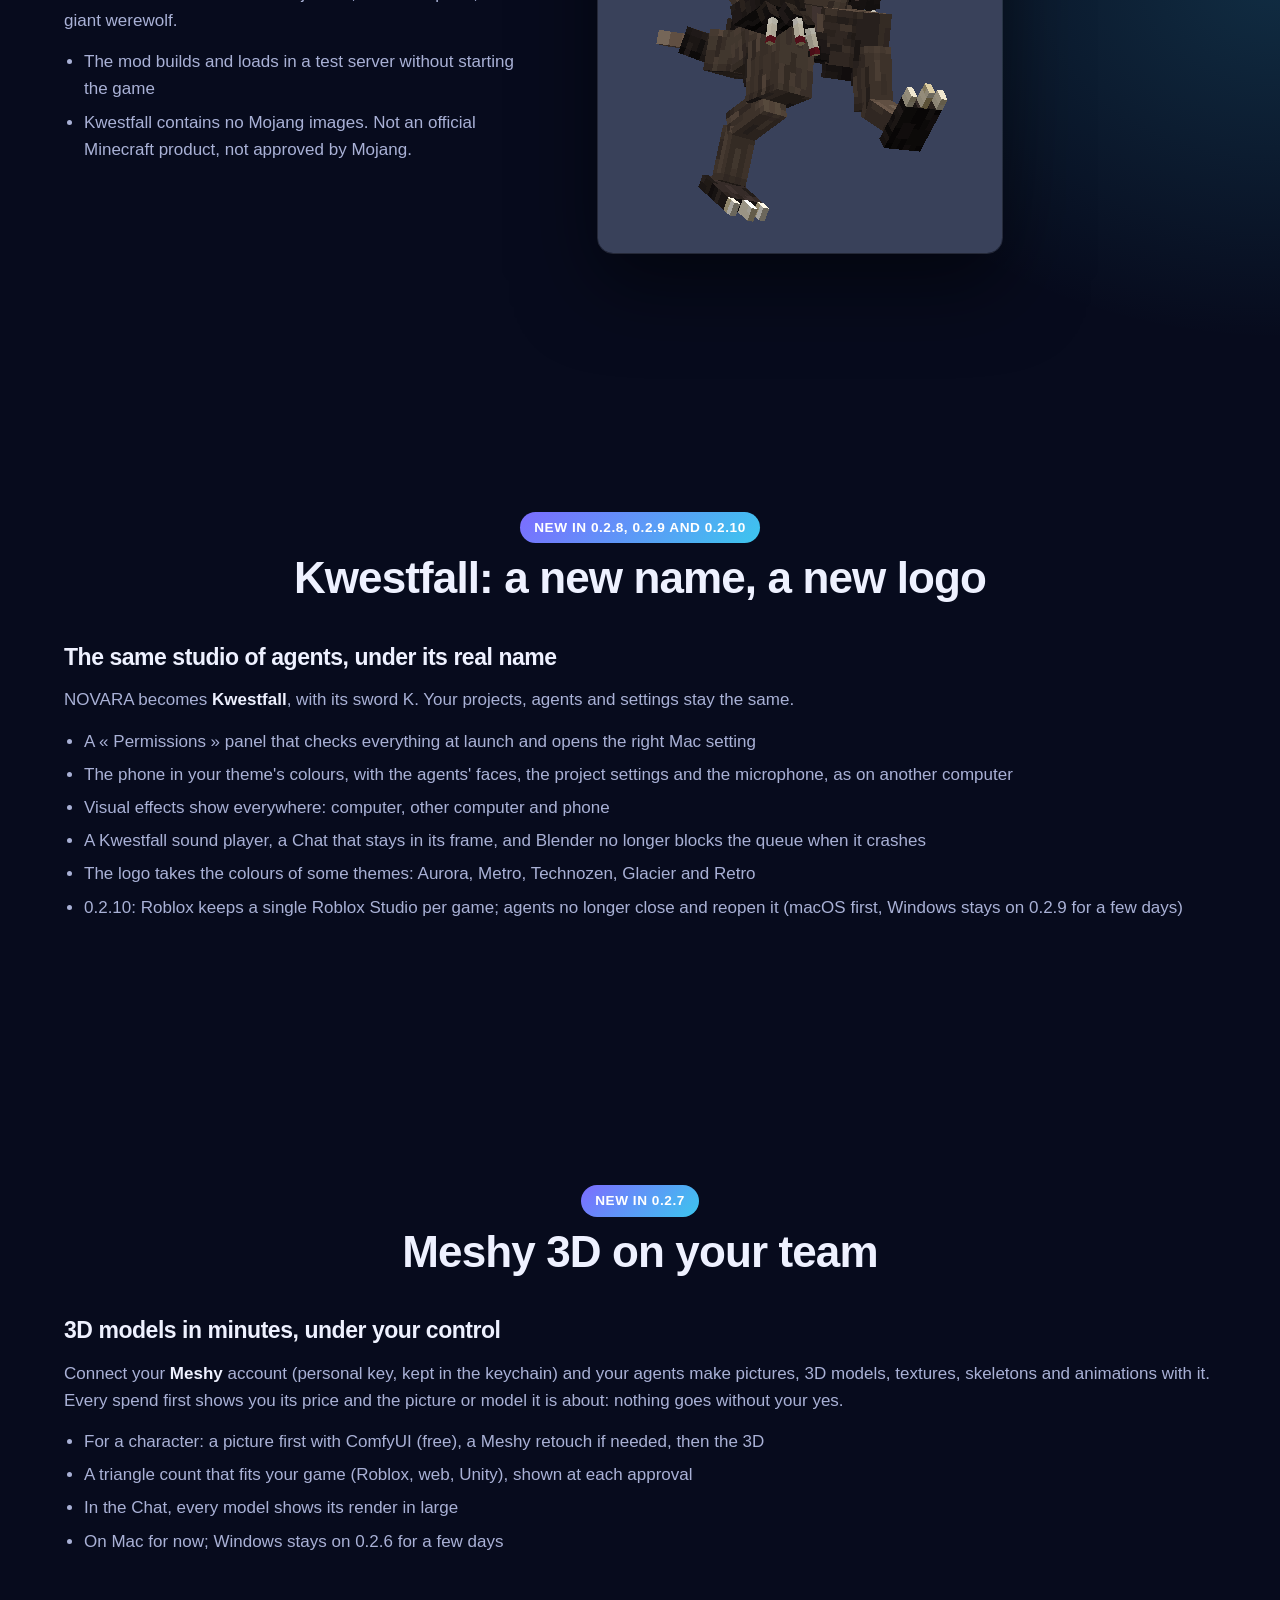
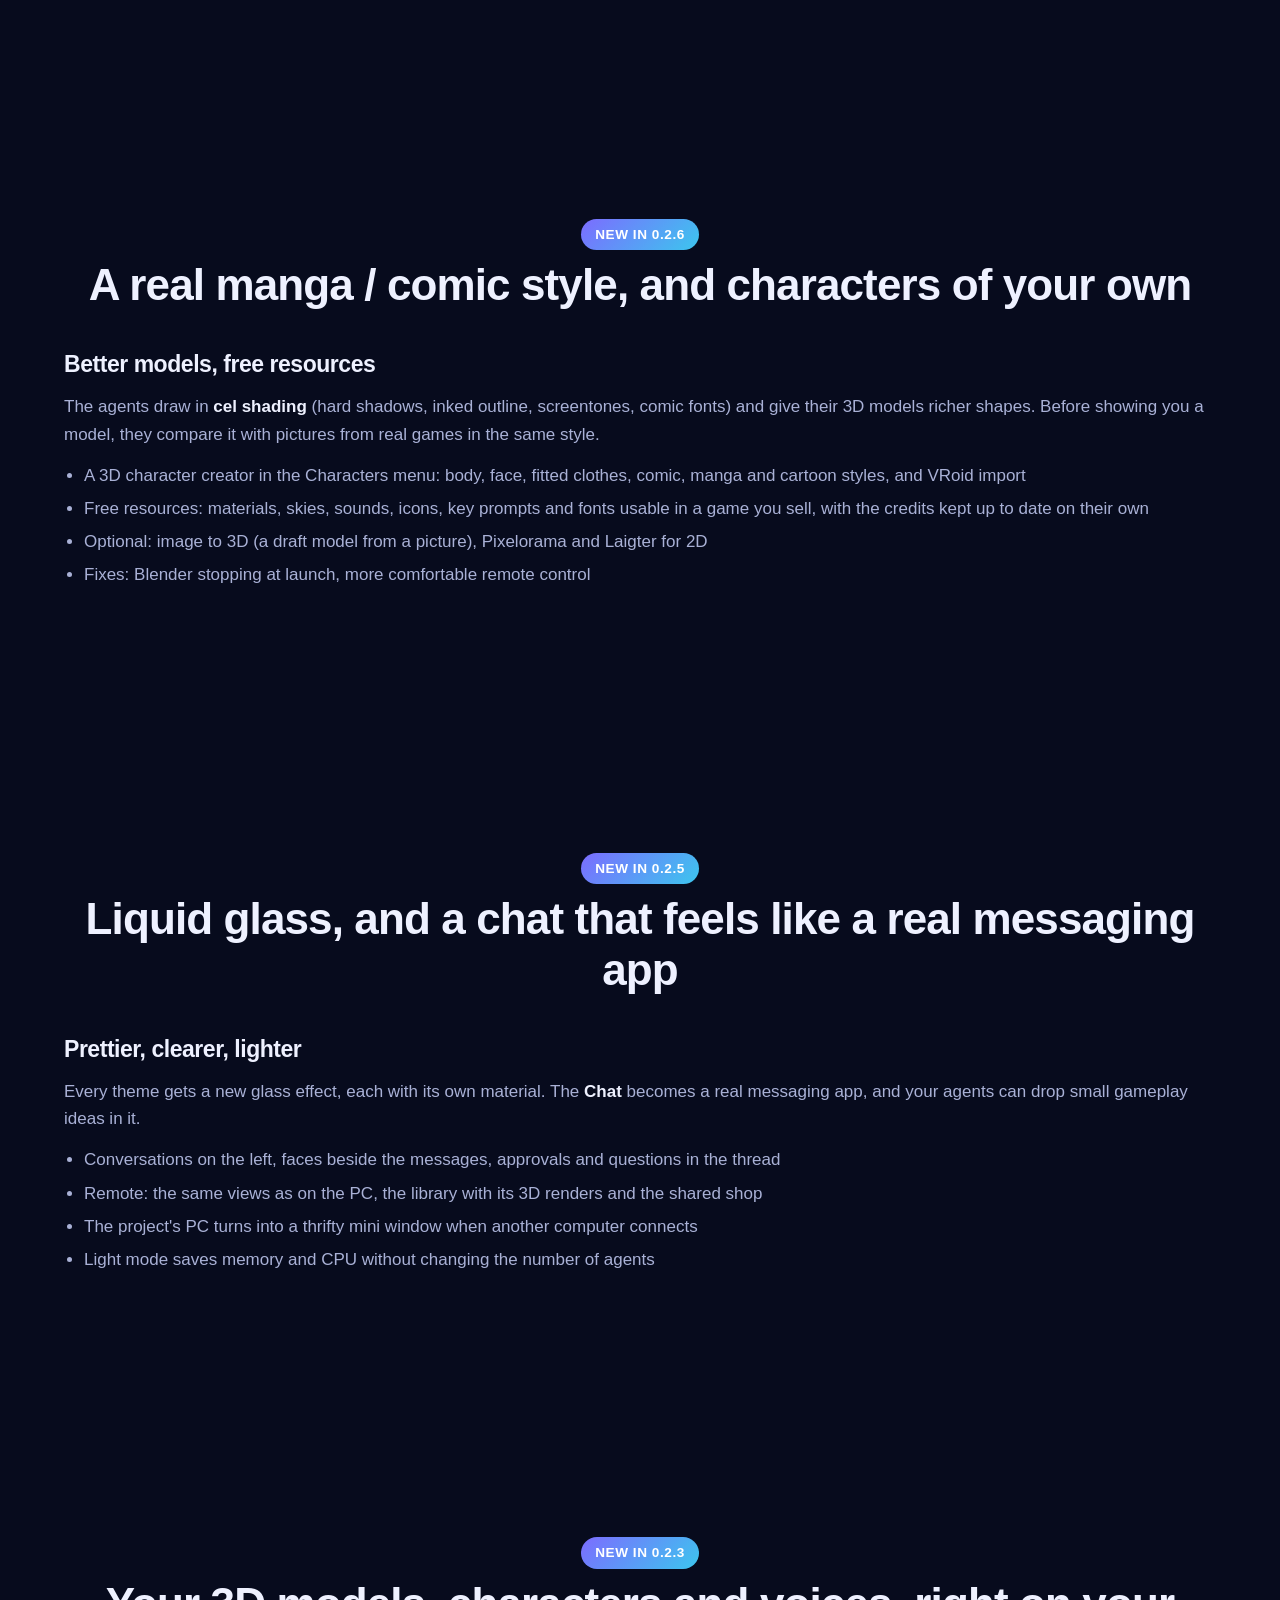
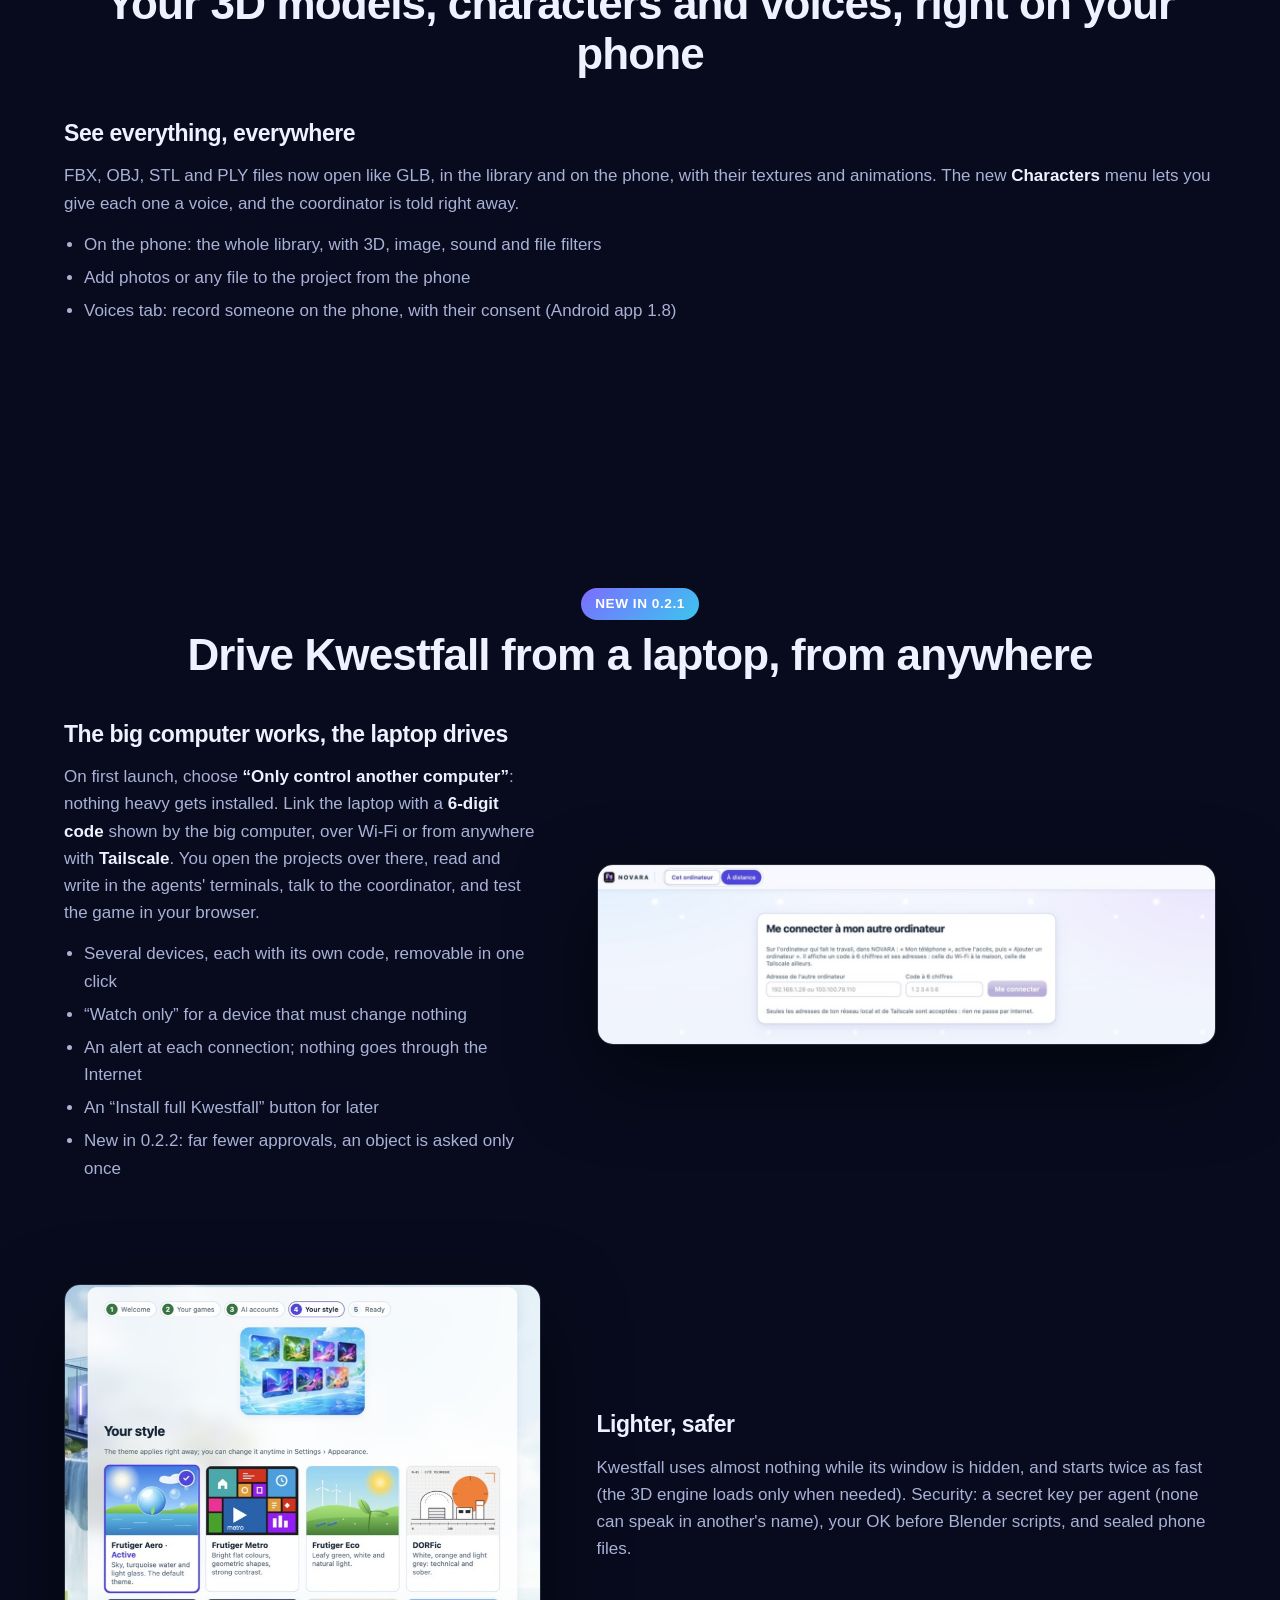
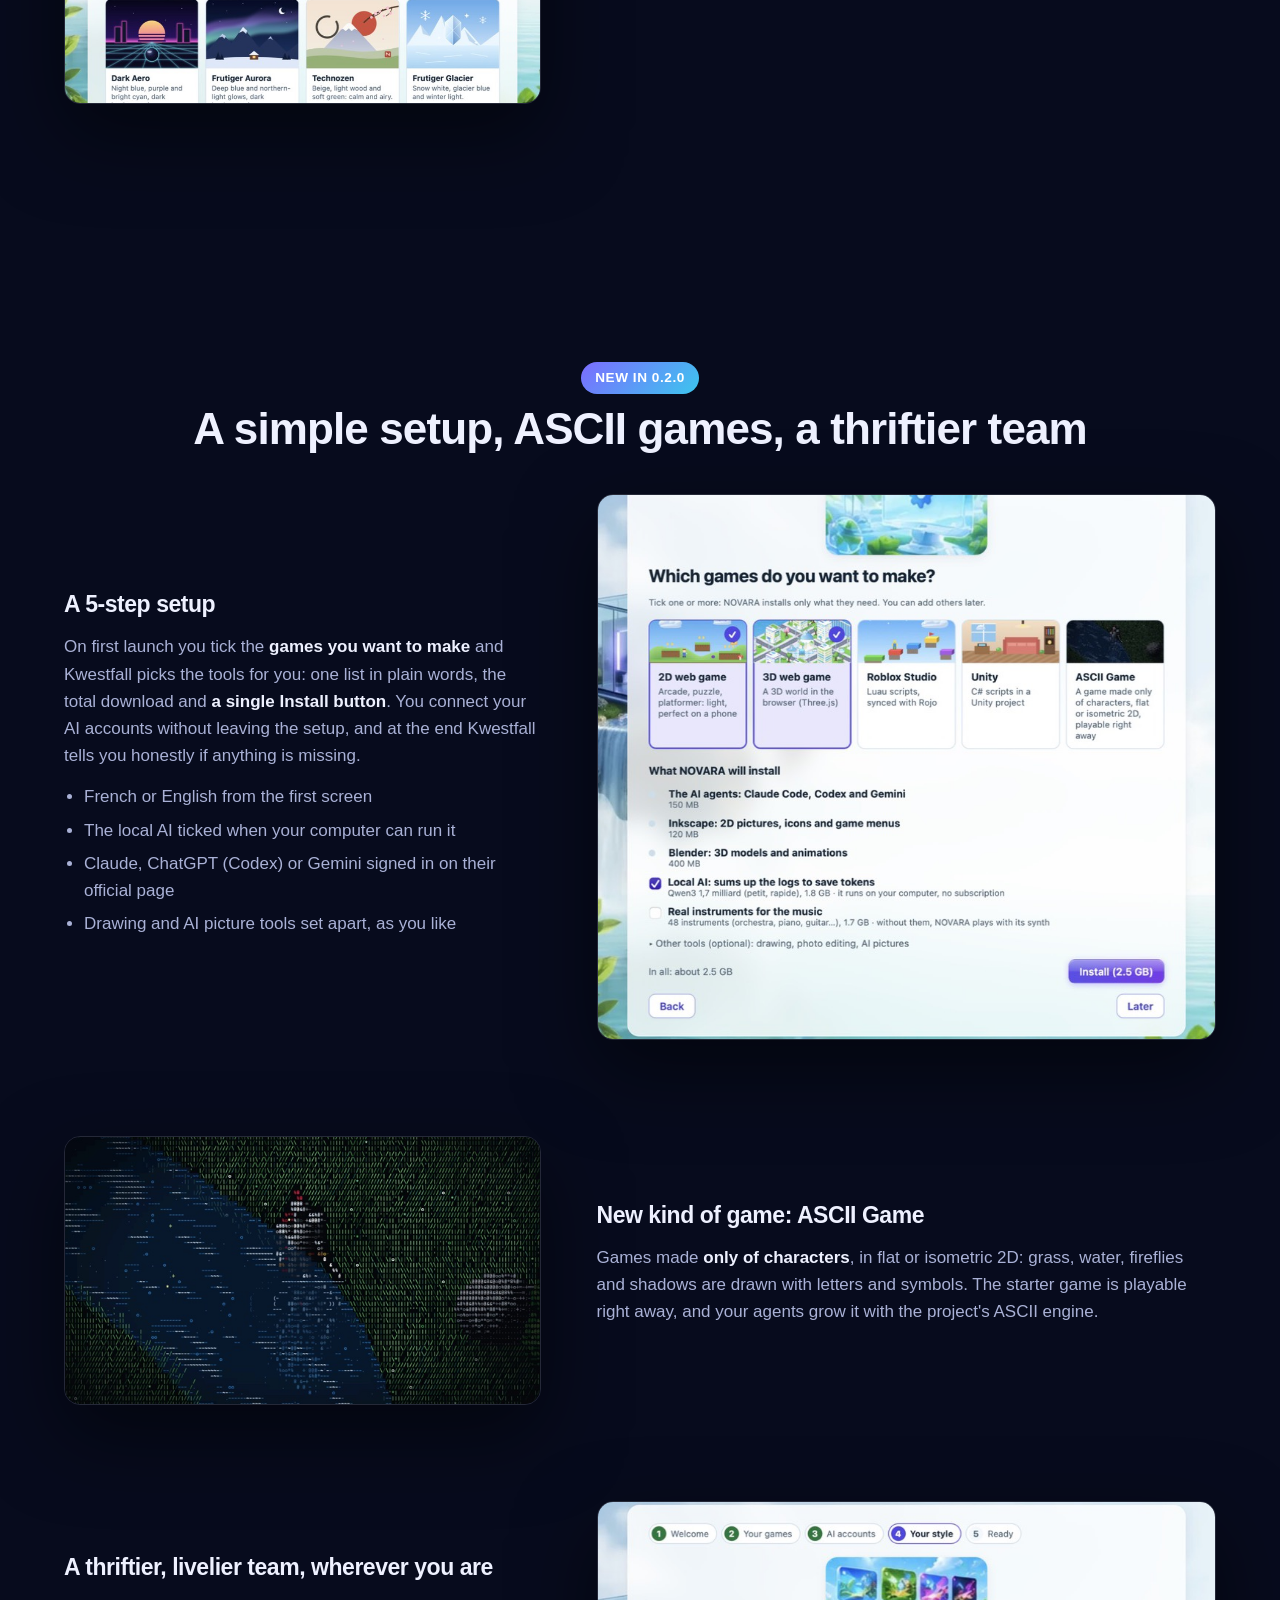
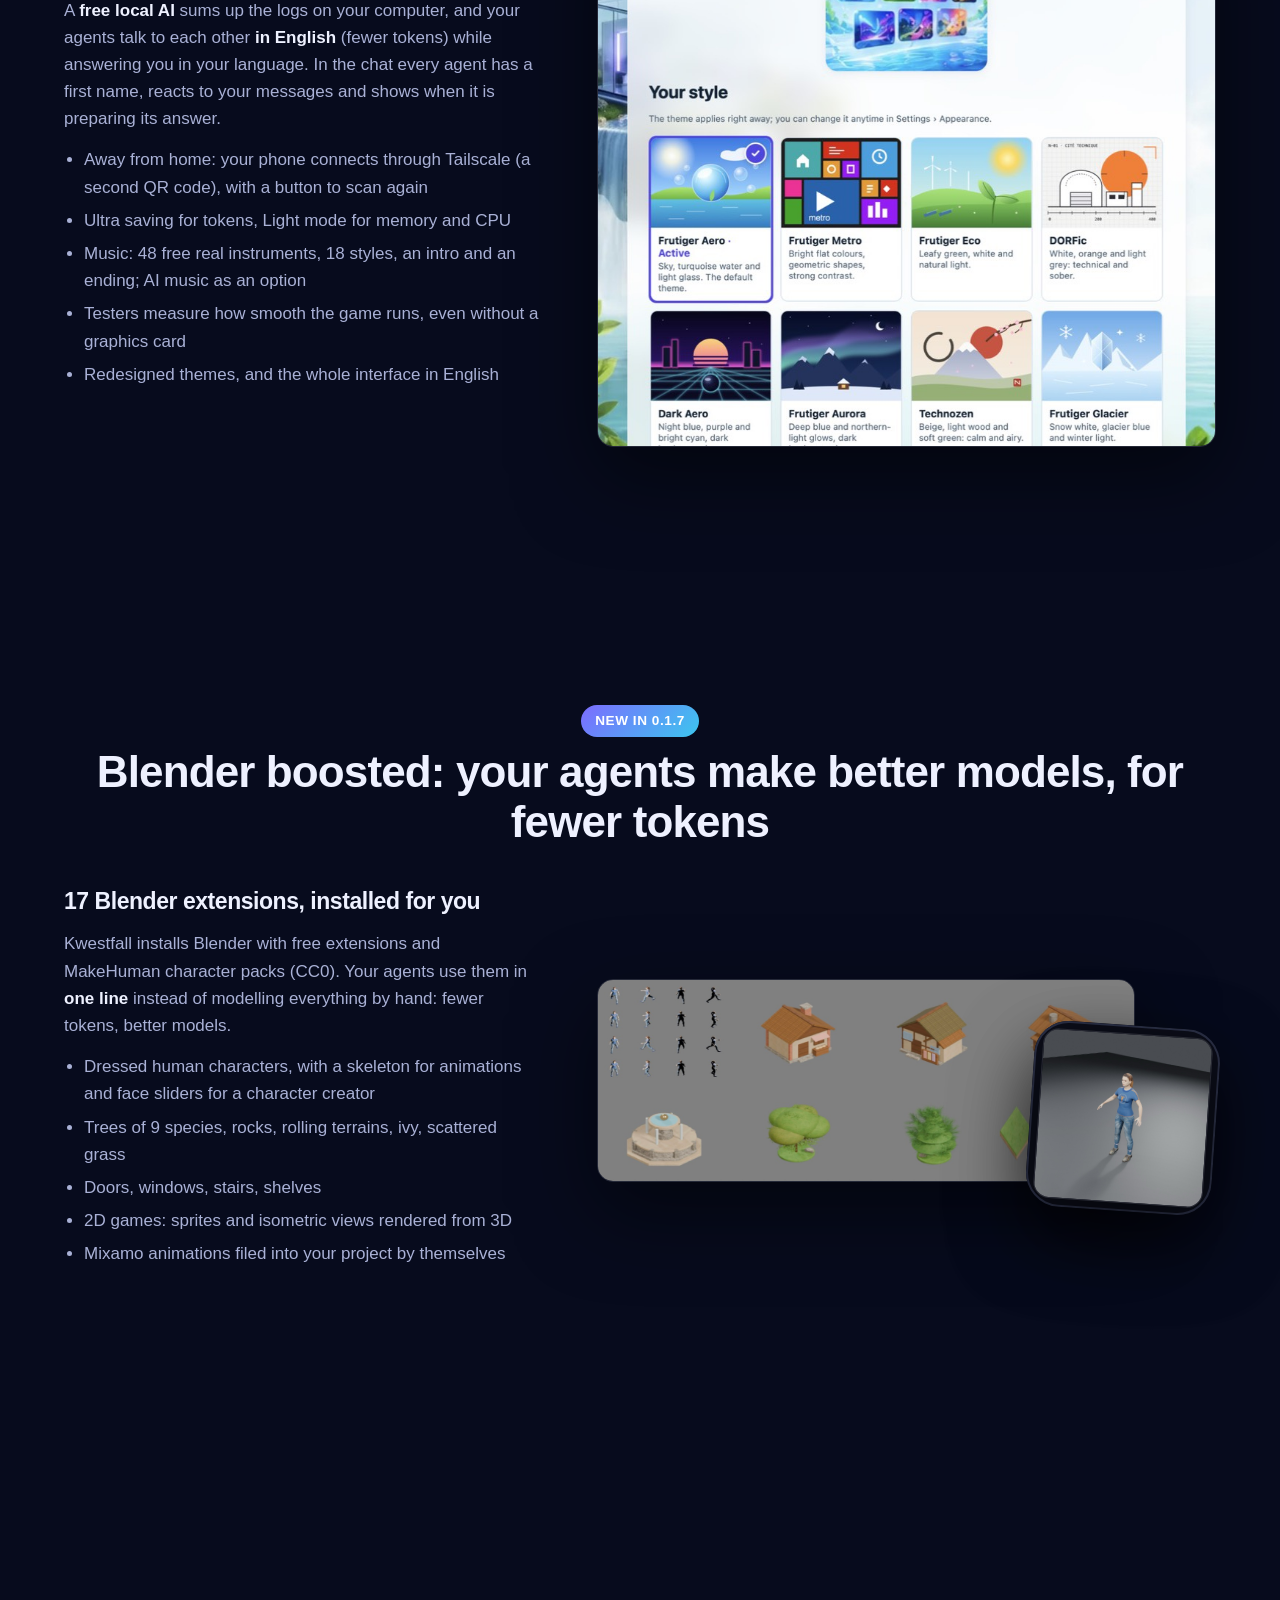
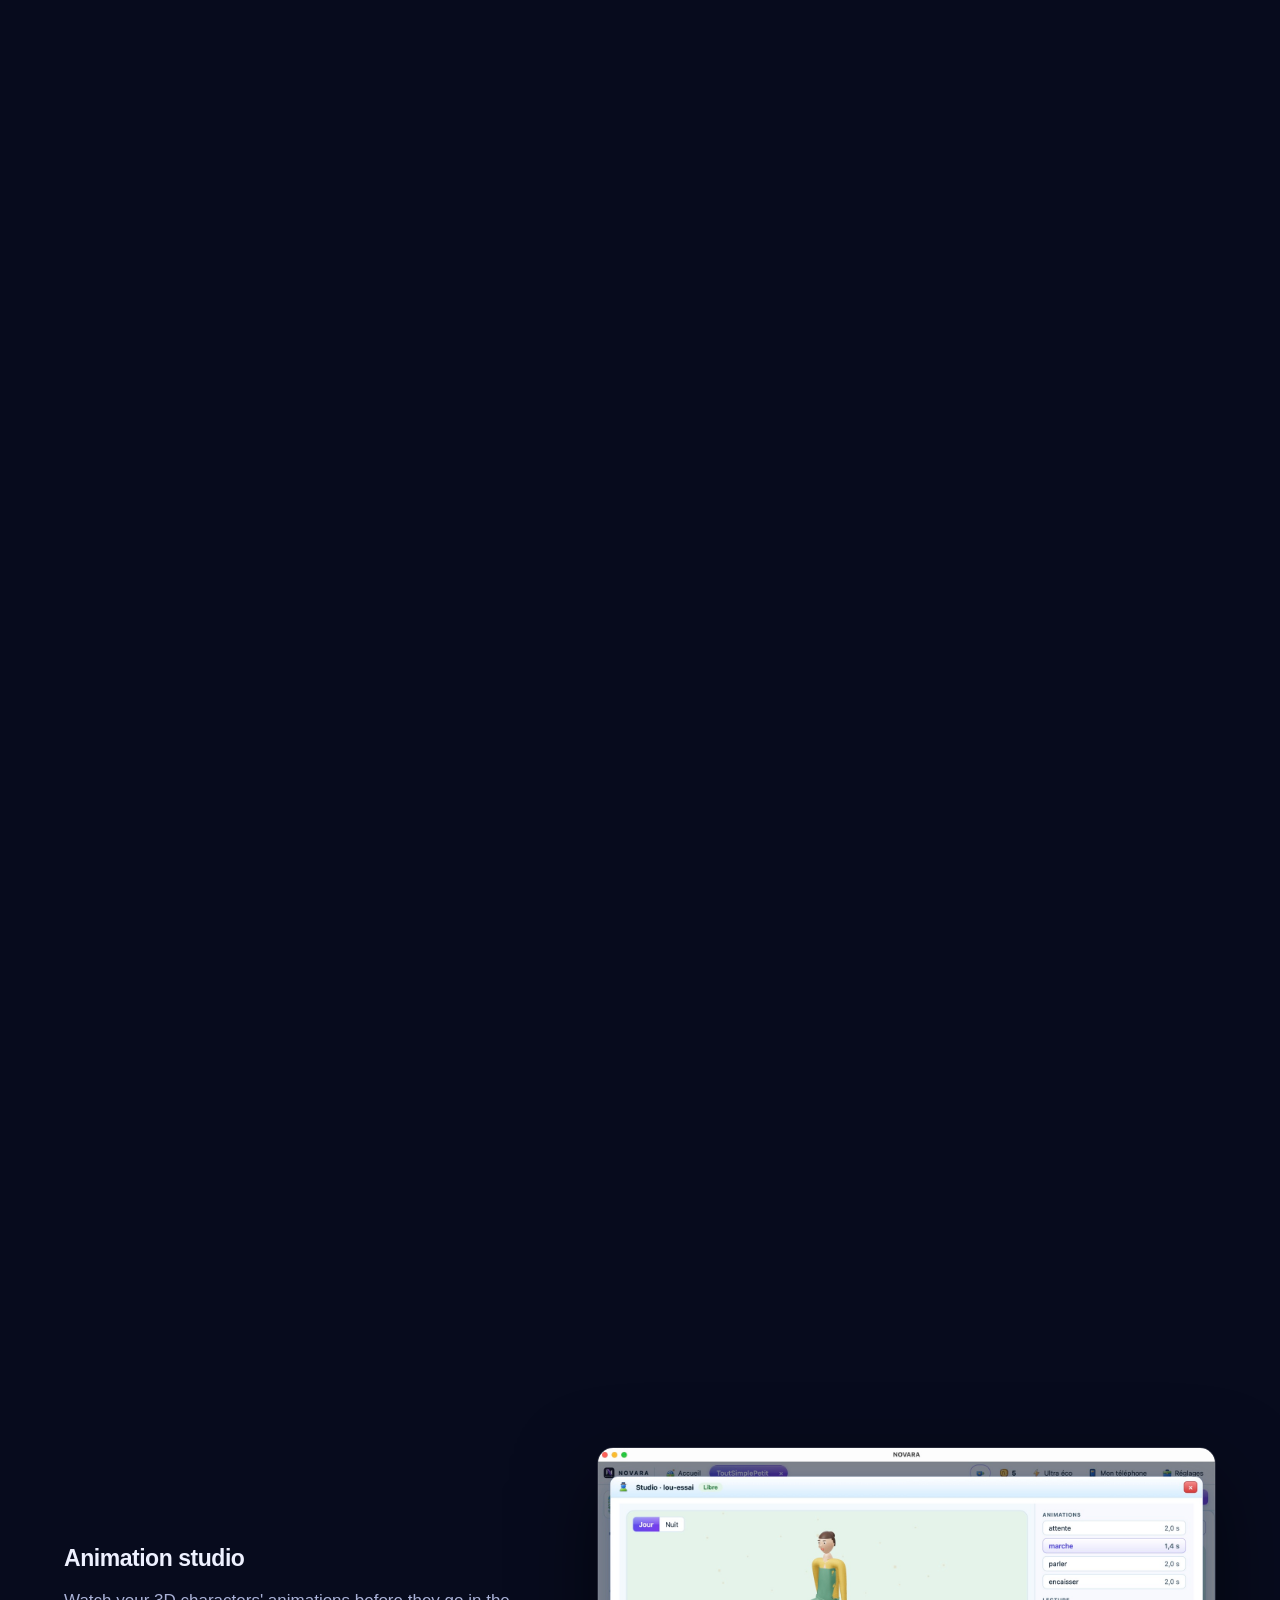
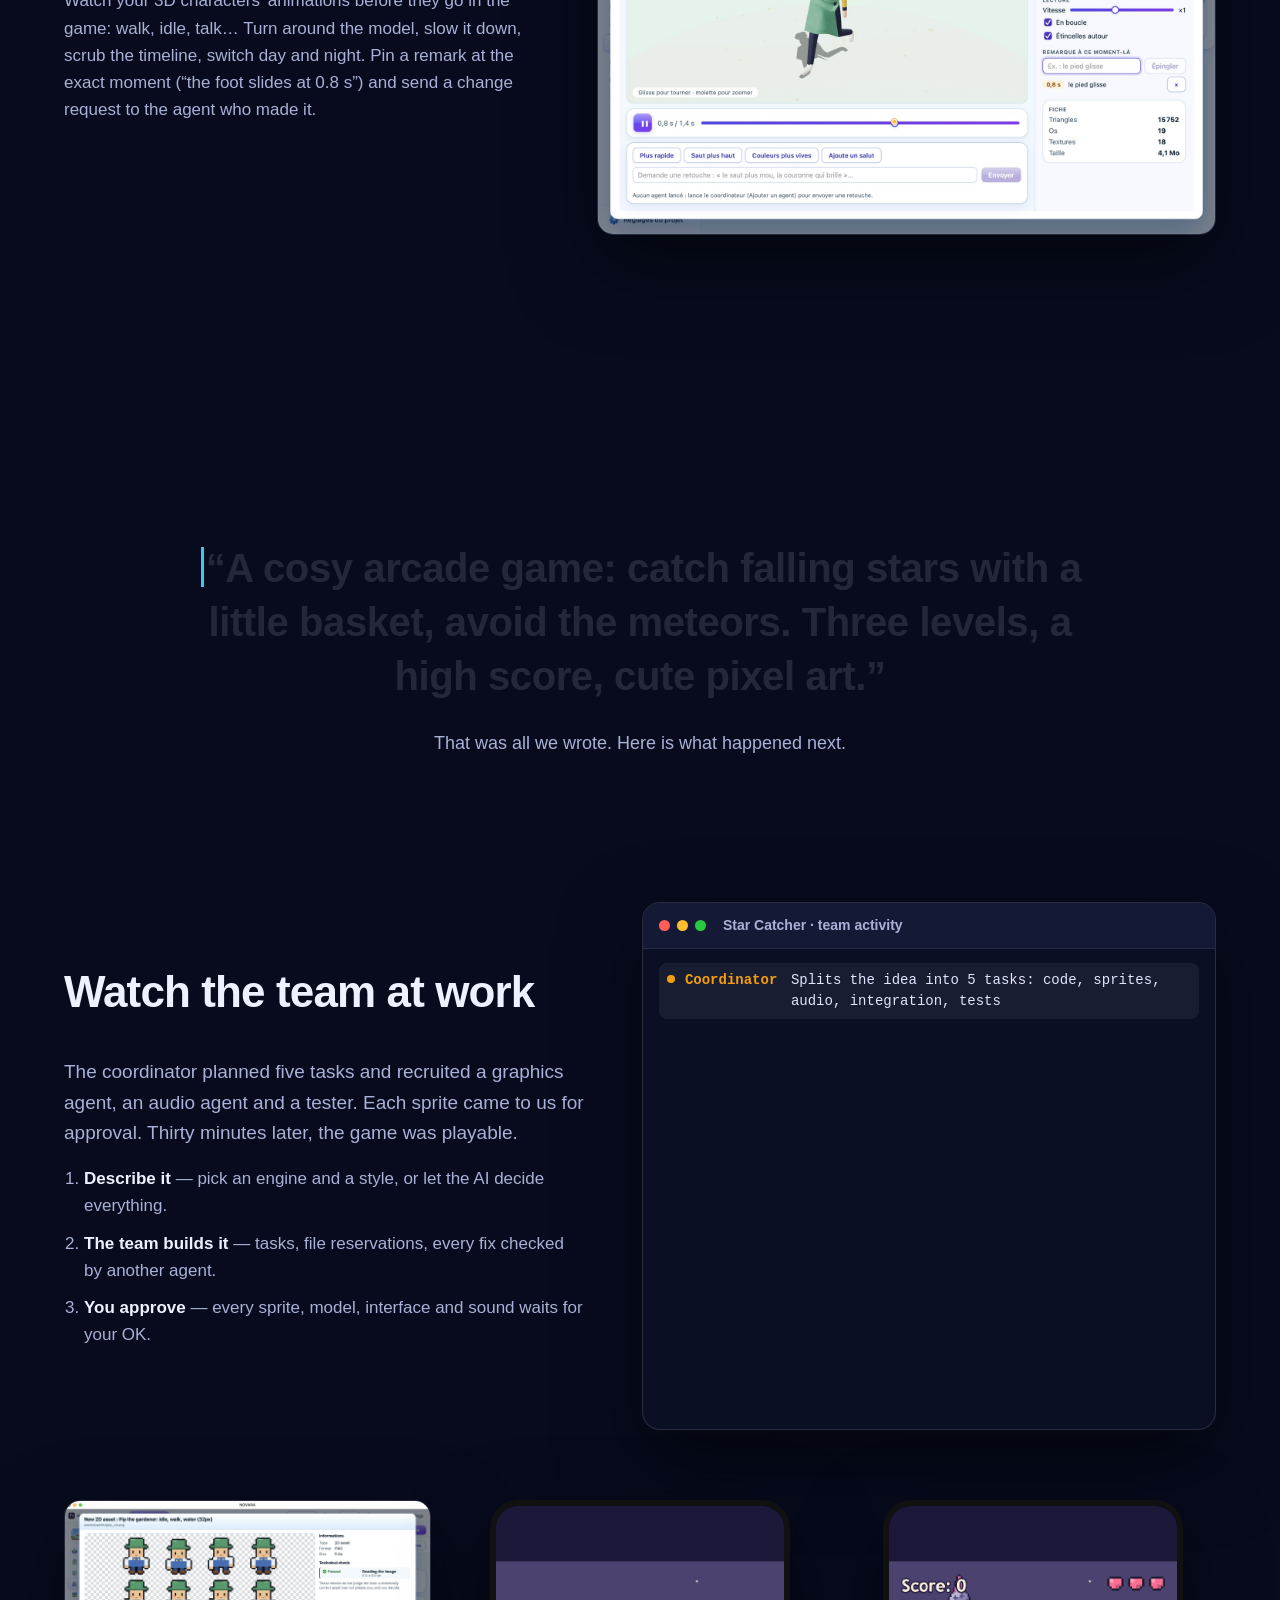
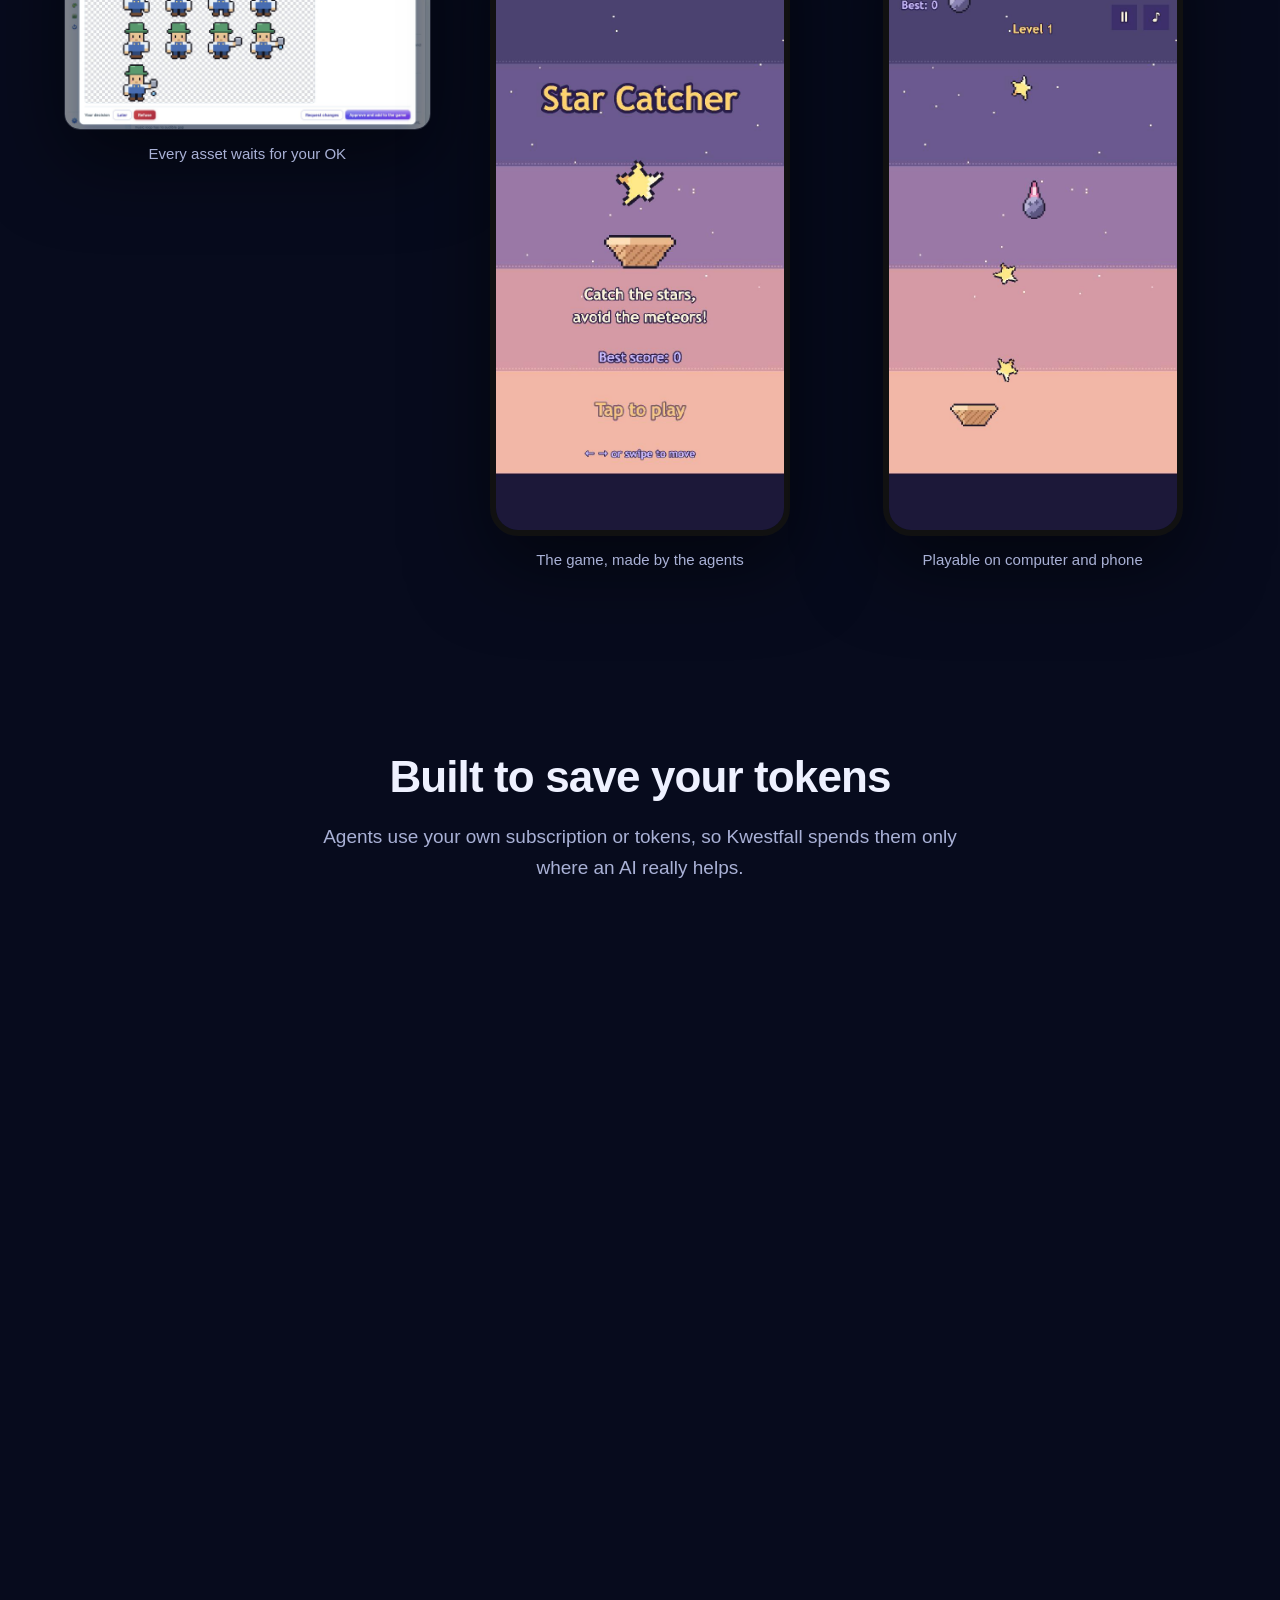
==== commit bd72f4d3: "Kwestfall 0.2.11 : cinq ateliers (Jeux, Impression 3D, Logiciels, Applis Android, Mods Minecraft), c" ====
--- a/docs/index.html
+++ b/docs/index.html
@@ -18,7 +18,7 @@
 <header class="top">
   <a class="brand" href="#"><img src="img/novara-icon.png" alt="" width="32" height="32"><span>Kwestfall</span></a>
   <nav>
-    <a href="#new028">New</a>
+    <a href="#new0211">New</a>
     <a href="#how">How it works</a>
     <a href="#features">Features</a>
     <a href="#phone">Phone</a>
@@ -51,6 +51,45 @@
     <p class="works">Works with <b>Claude Code</b>, <b>Codex</b> and <b>Gemini (Antigravity)</b> · builds for <b>Web 2D</b>, <b>Web 3D</b>, <b>Roblox Studio</b> and <b>Unity</b></p>
   </div>
   <figure class="hero-shot reveal from-right"><img id="hero-img" src="img/hero-town.jpg" alt="Kwestfall: five agents and their roles, working on a game in a little isometric town" width="1720" height="880"></figure>
+</section>
+
+<section id="new0211" class="features new">
+  <p class="new-tag reveal">New in 0.2.11 (macOS first)</p>
+  <h2 class="reveal">Kwestfall no longer makes only games: five workshops</h2>
+
+  <article class="feature reveal">
+    <div><h3>A mode for each thing you make</h3>
+      <p>At the top of the window, pick your workshop: <b>Games</b>, <b>3D printing</b>, <b>Software</b>, <b>Android apps</b> or <b>Minecraft mods</b>. Each has its own home, projects, expert agents and checks. The coordinator and up to 6 agents work as before, and you approve every step.</p>
+      <ul><li>Install only what you need: just the tools of the modes you use are downloaded, with their size and licence</li><li>A new spending level, <b>Super performance</b>: the strongest model for code and creation</li><li>The local AI sums up long build logs to save tokens</li></ul></div>
+    <figure><img src="img/modes/mode-jeux.jpg" alt="Kwestfall: the five modes at the top of the window, here the Games mode with project cards" loading="lazy"></figure>
+  </article>
+
+  <article class="feature flip reveal">
+    <div><h3>3D printing: objects that really print</h3>
+      <p>Describe the object and its measurements: the agents draw it in CAD, Kwestfall checks it can be printed (closed shape, walls, overhangs, clearance between parts, bed size) and shows its weight, print time and filament, read from your slicer.</p>
+      <ul><li>Ready-made gears, bearings, threads, screws, hinges and clips</li><li>Settings per filament: PLA, PETG, clear PETG, TPU…</li><li>Strength and moving parts checked before you approve</li></ul></div>
+    <figure><img src="img/modes/validation-impression-3d.jpg" alt="Approving a box with a lid: 3D preview, weight, print time and passed checks" loading="lazy"></figure>
+  </article>
+
+  <article class="feature reveal">
+    <div><h3>Android apps: all the way to the APK on your phone</h3>
+      <p>The agents design the screens, you approve the mock-up, then they write the app in Kotlin. Kwestfall builds it, installs it on your phone or the emulator and shows you the screenshots, the size and the permissions it asks for.</p>
+      <ul><li>A test key for trying out; your real key stays in the keychain, never read by the agents</li><li>The APK and the Play Store file are prepared; publishing stays in your hands</li></ul></div>
+    <figure><img src="img/modes/validation-android.jpg" alt="Approving a notes app: three screens, APK size, version and permissions" loading="lazy"></figure>
+  </article>
+
+  <article class="feature flip reveal">
+    <div><h3>Software: web, desktop or command line</h3>
+      <p>A web app, a desktop app or a small tool: the mock-up first, then the running software. Kwestfall builds it, runs the tests and checks the code itself; software that fails is never shown to you. At the end, a file to run or an installer.</p></div>
+    <figure><img src="img/modes/mode-logiciels.jpg" alt="The Software mode: web app, desktop app, command-line tool" loading="lazy"></figure>
+  </article>
+
+  <article class="feature reveal">
+    <div><h3>Minecraft mods: textures that look like Minecraft</h3>
+      <p>A Fabric mod for Java Edition: blocks, items, tools, armour and creatures. The texture workshop works in real 16×16 pixel art, with consistent families (ore, ingot, block, tools) and automatic checks. Creatures are made of jointed, animated parts, like this giant werewolf.</p>
+      <ul><li>The mod builds and loads in a test server without starting the game</li><li>Kwestfall contains no Mojang images. Not an official Minecraft product, not approved by Mojang.</li></ul></div>
+    <figure><img src="img/modes/minecraft-loup-garou.gif" alt="A giant blocky werewolf, animated walking" loading="lazy"></figure>
+  </article>
 </section>
 
 <section id="new028" class="features new">
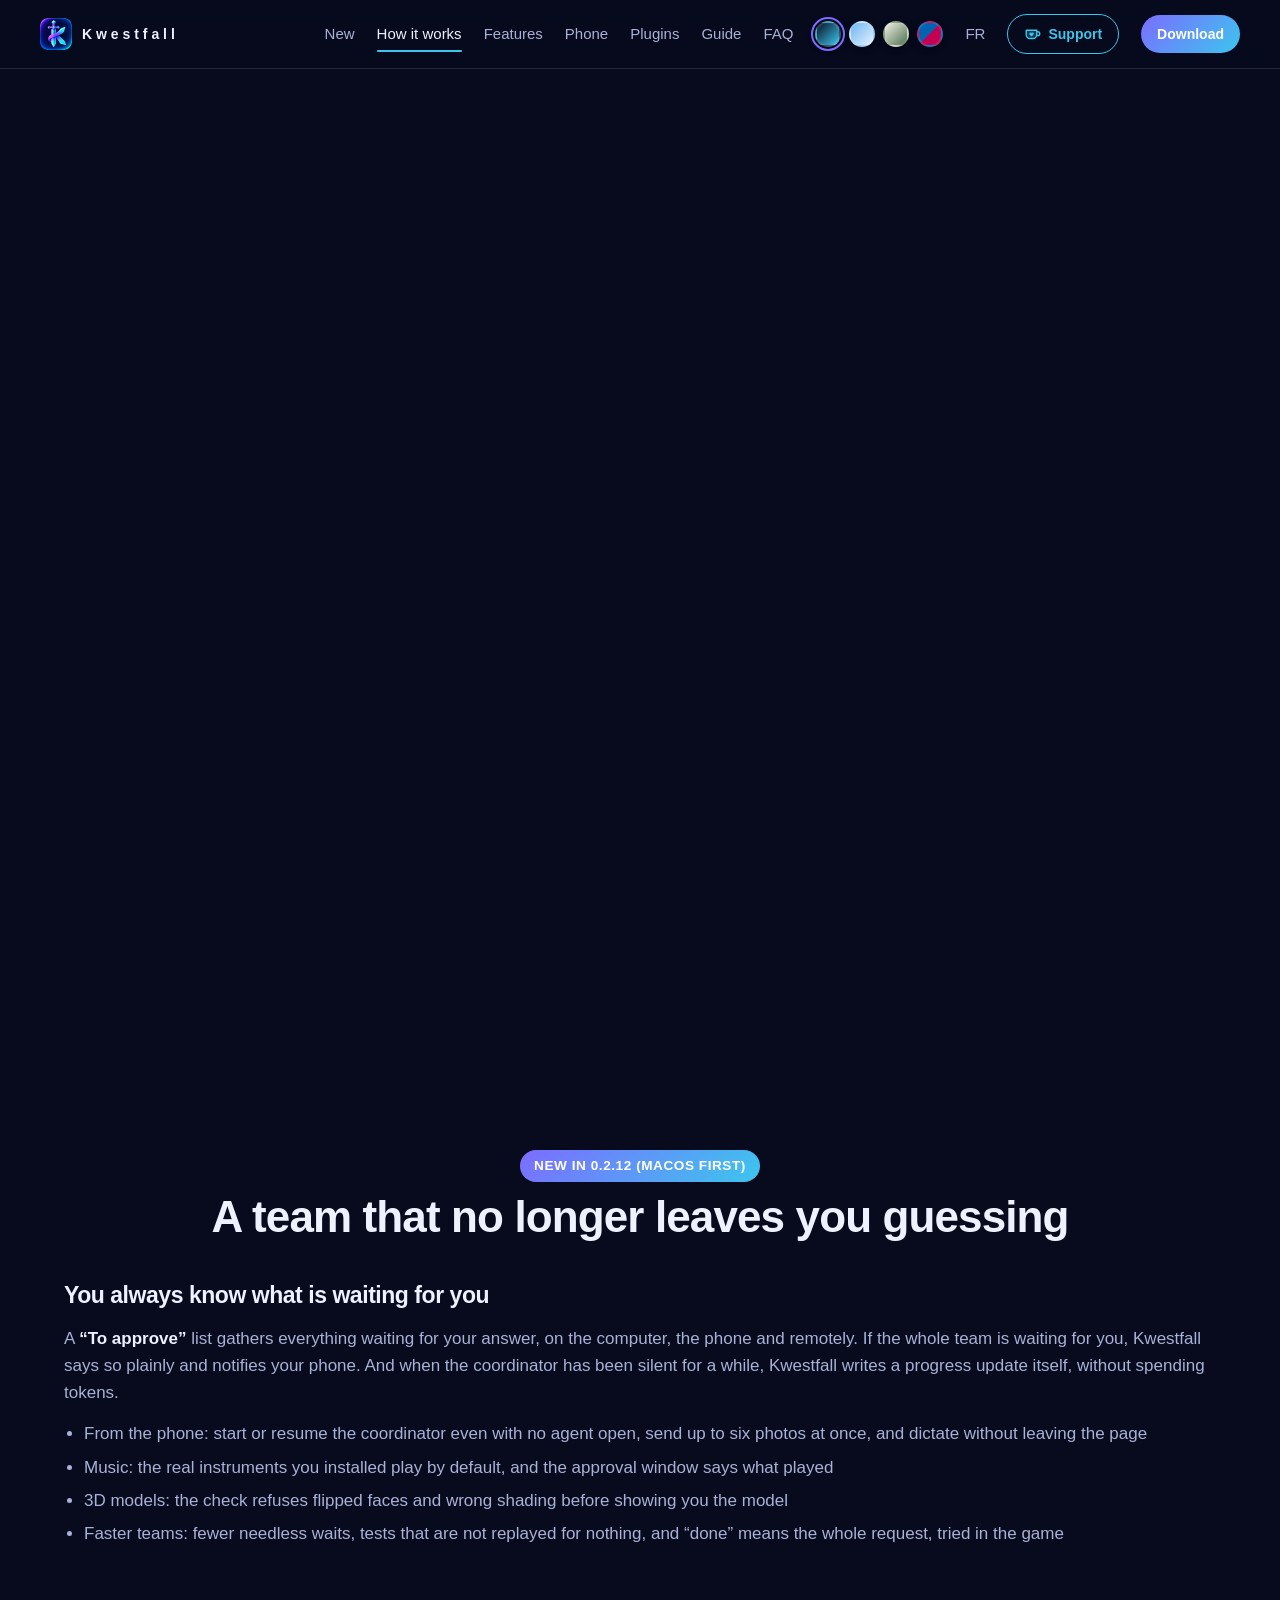
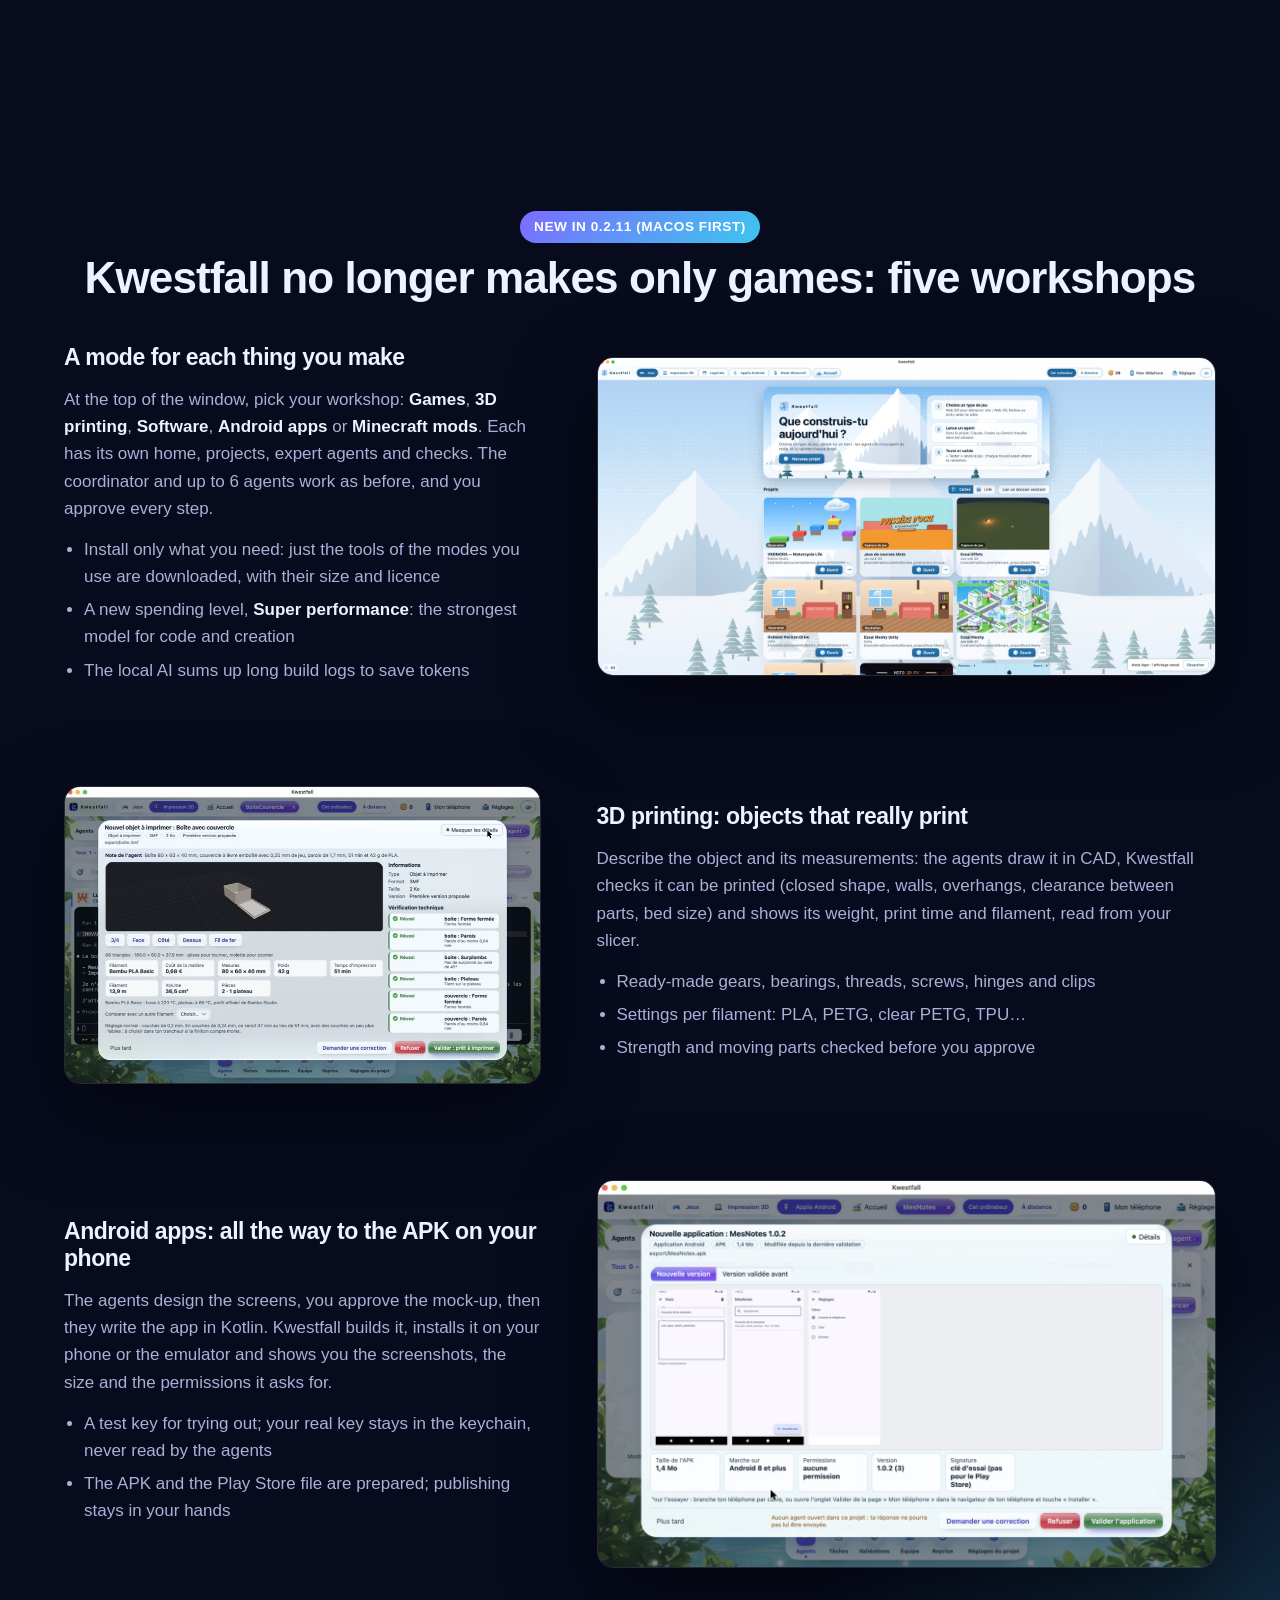
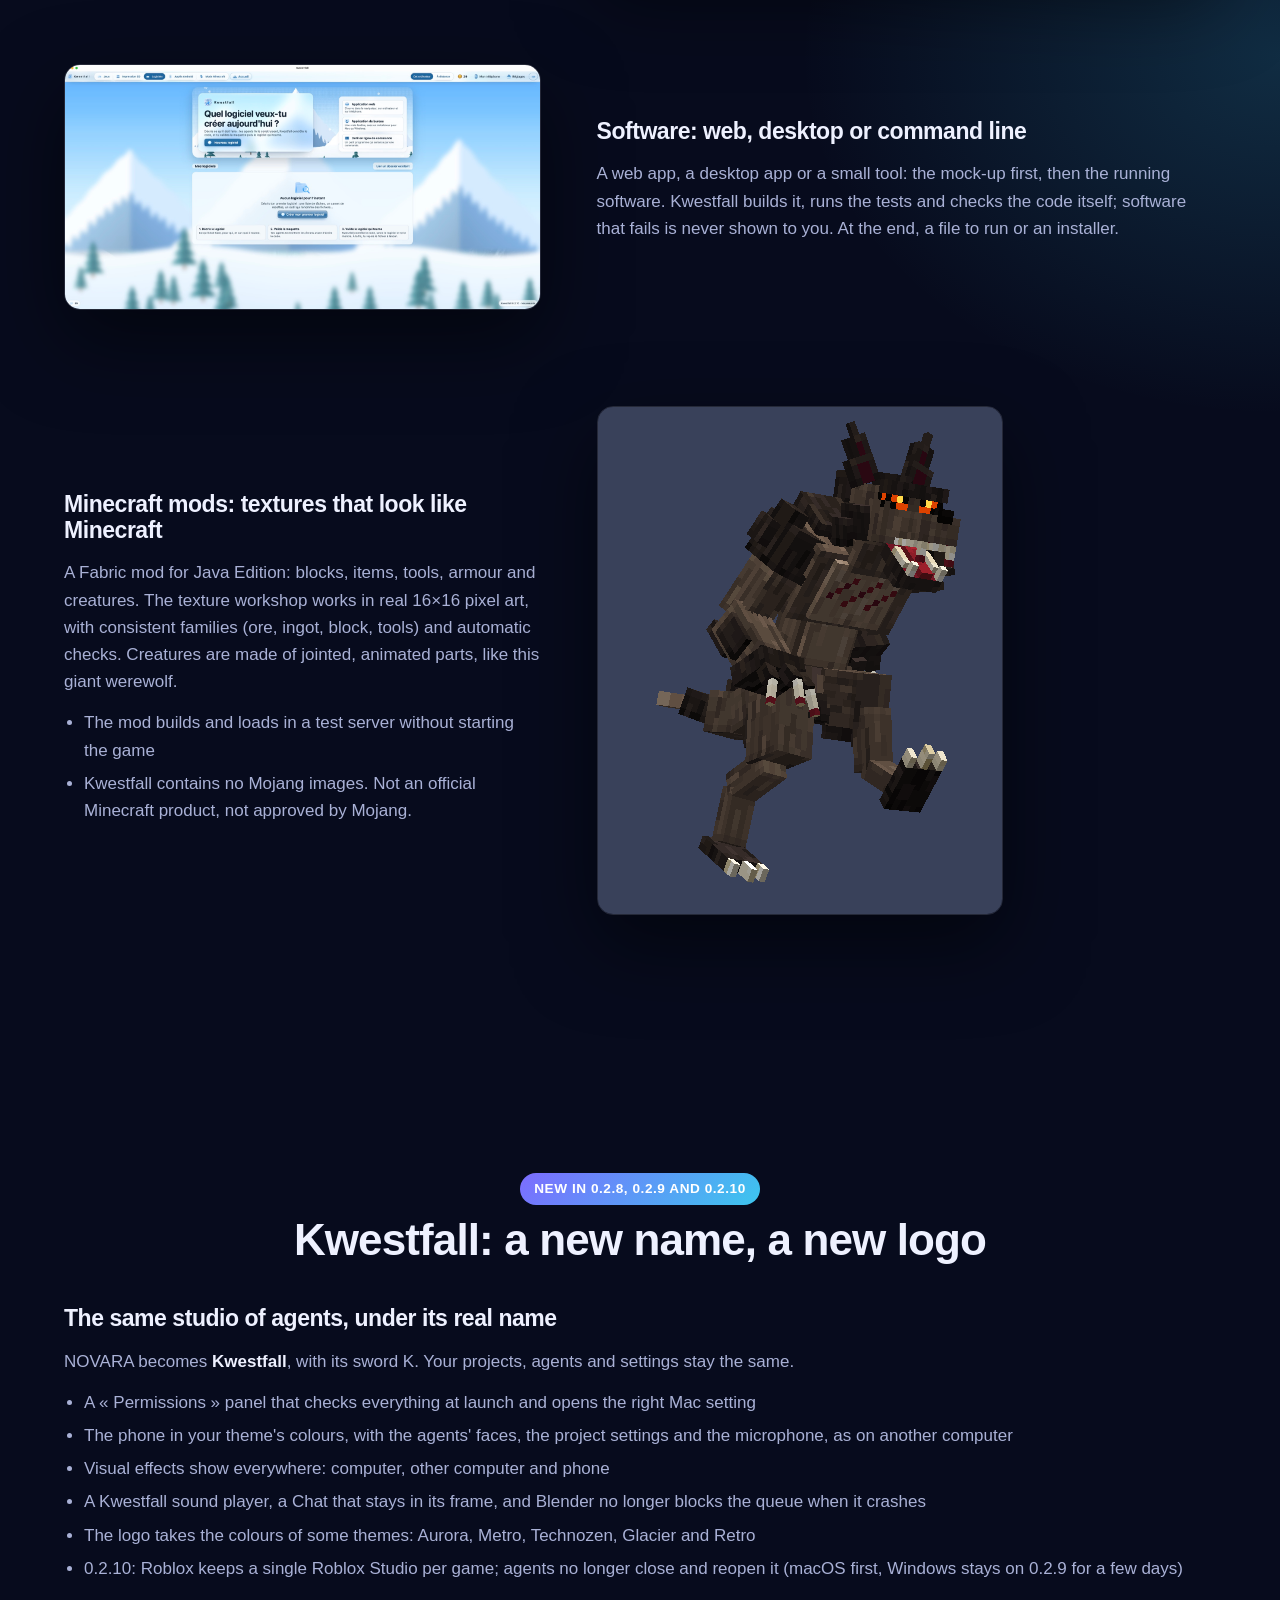
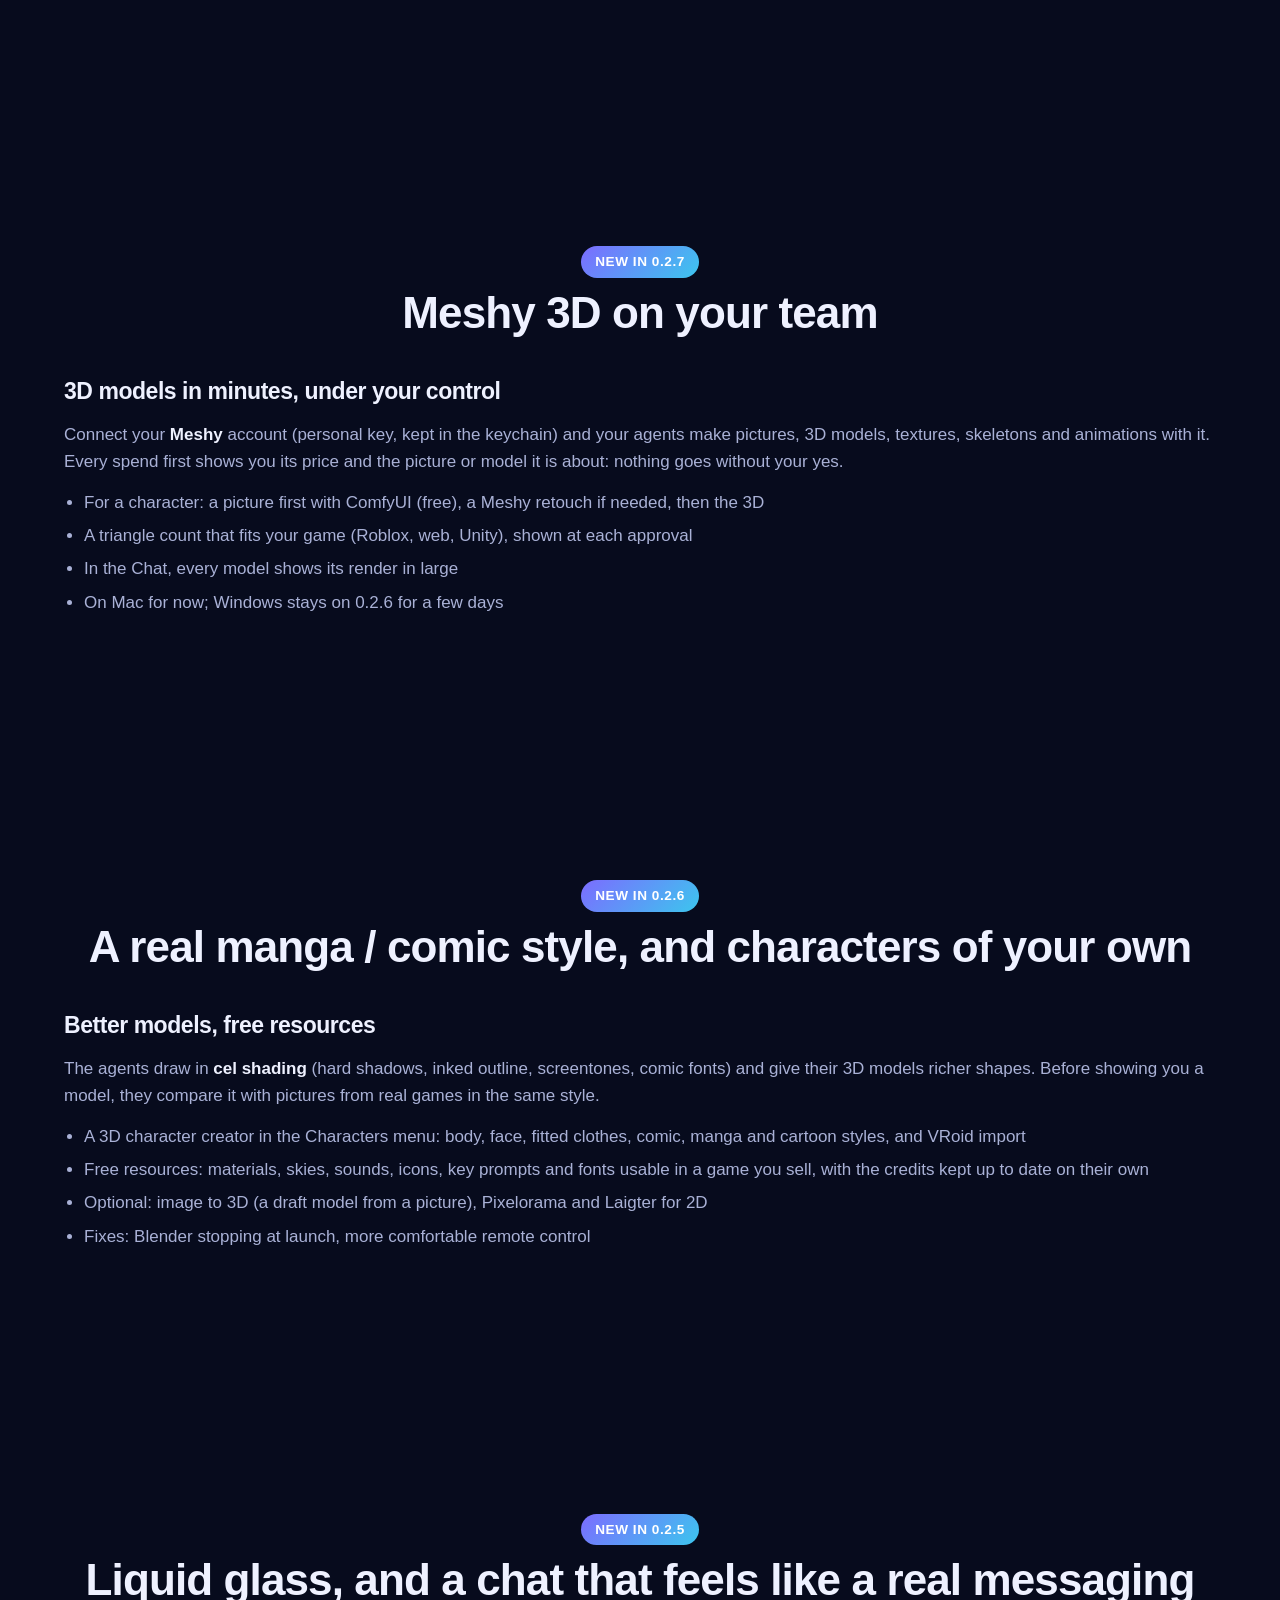
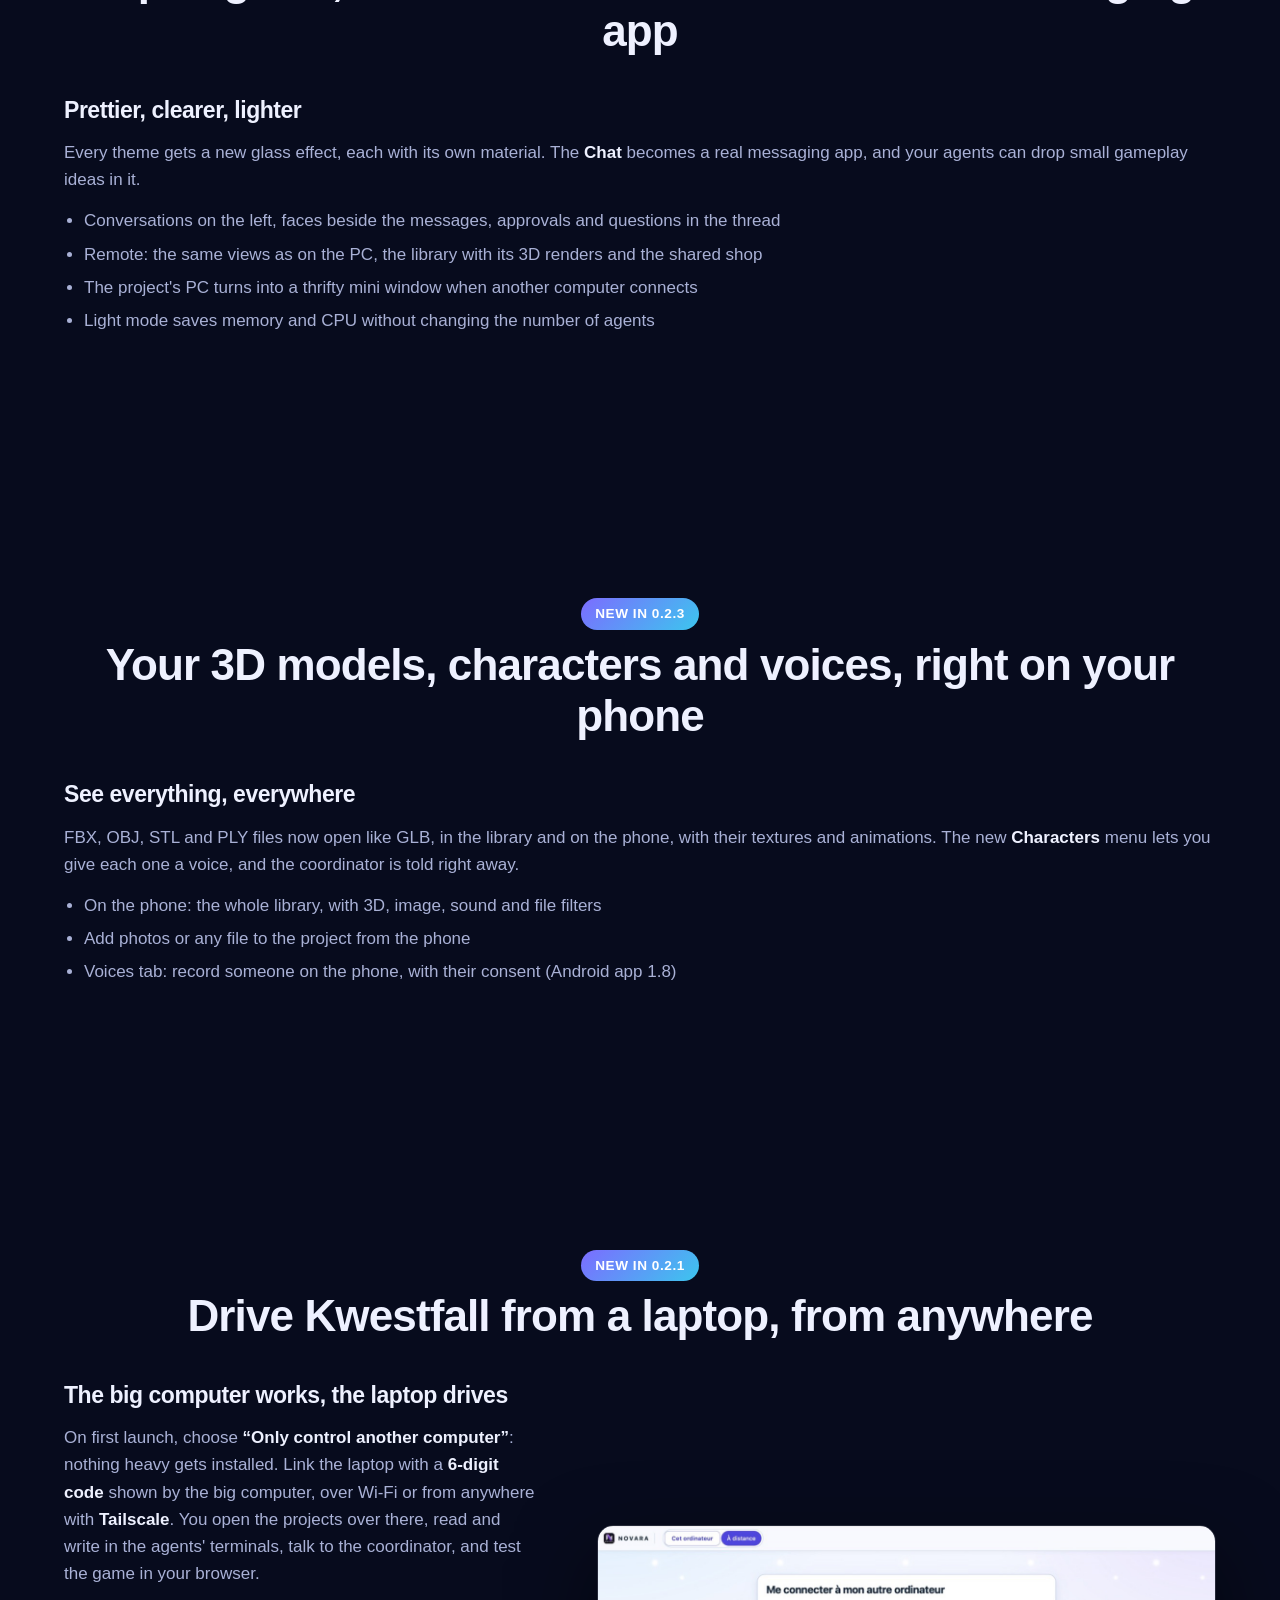
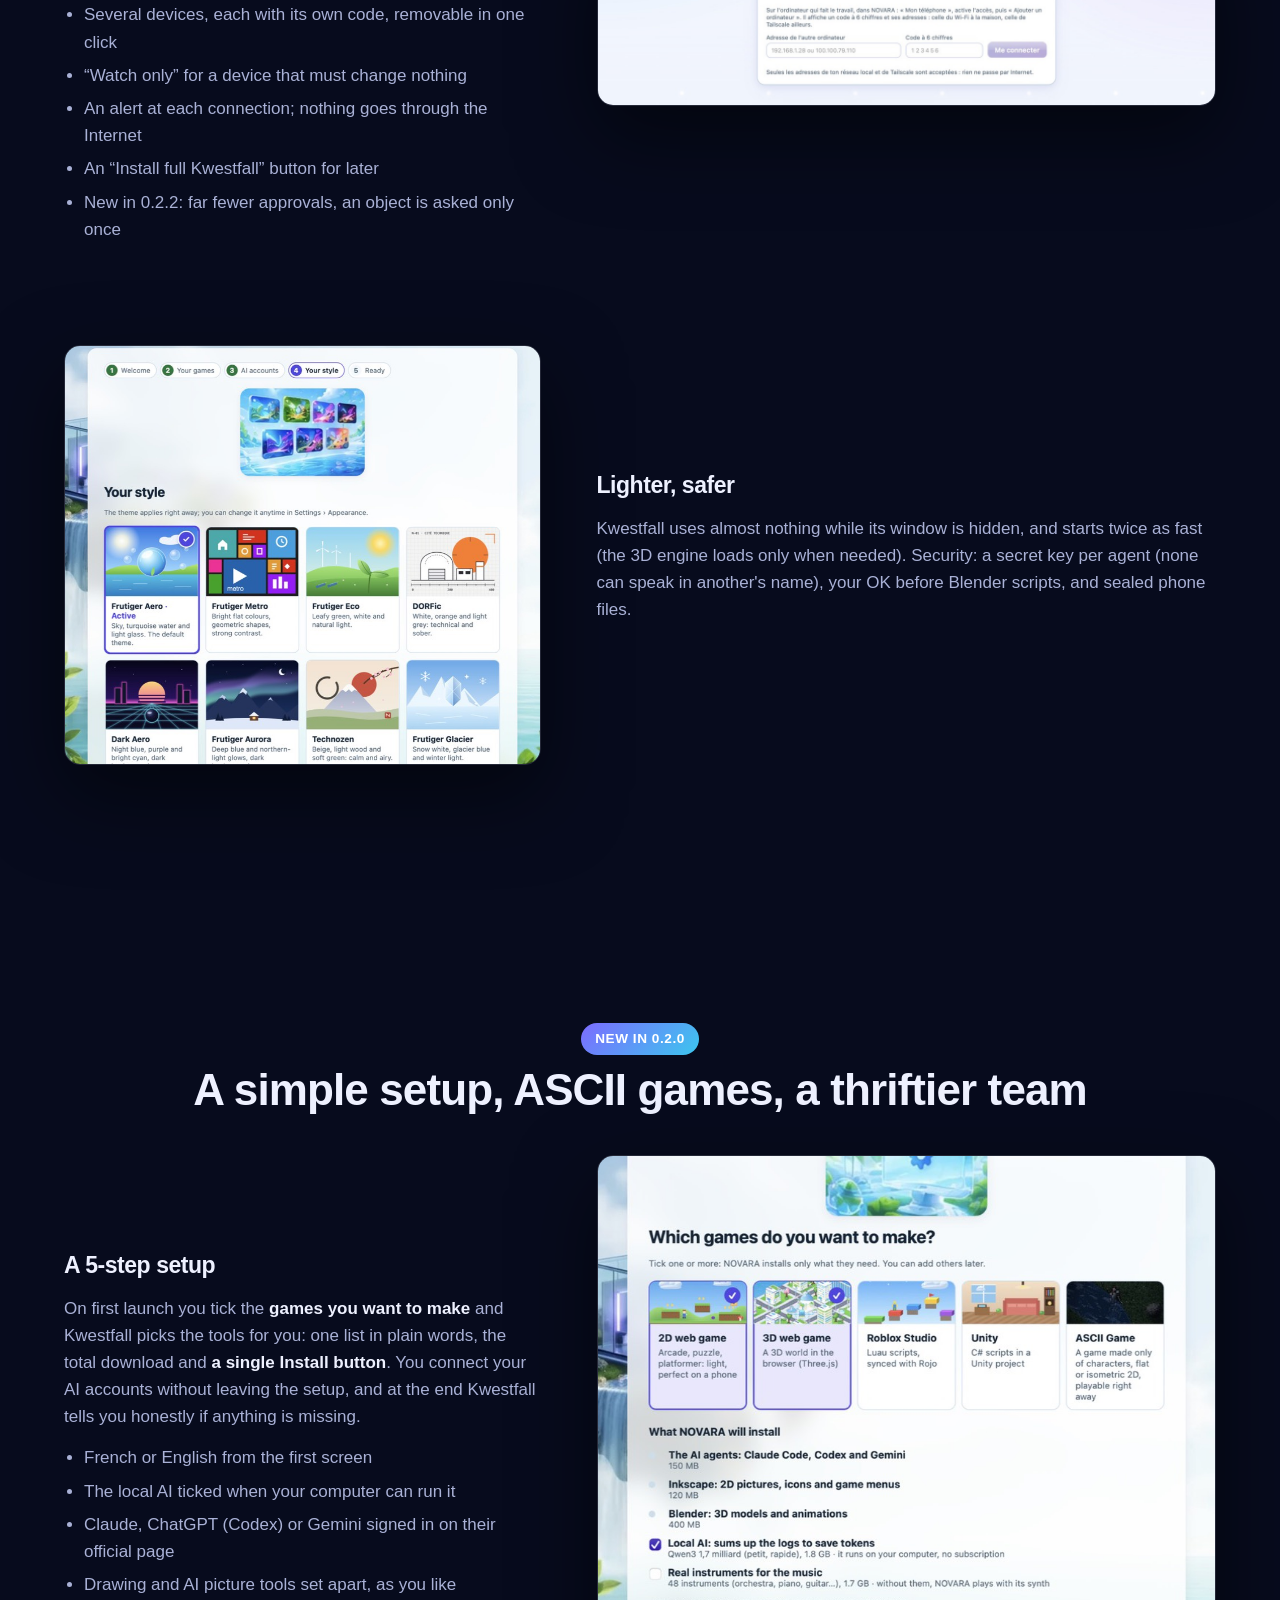
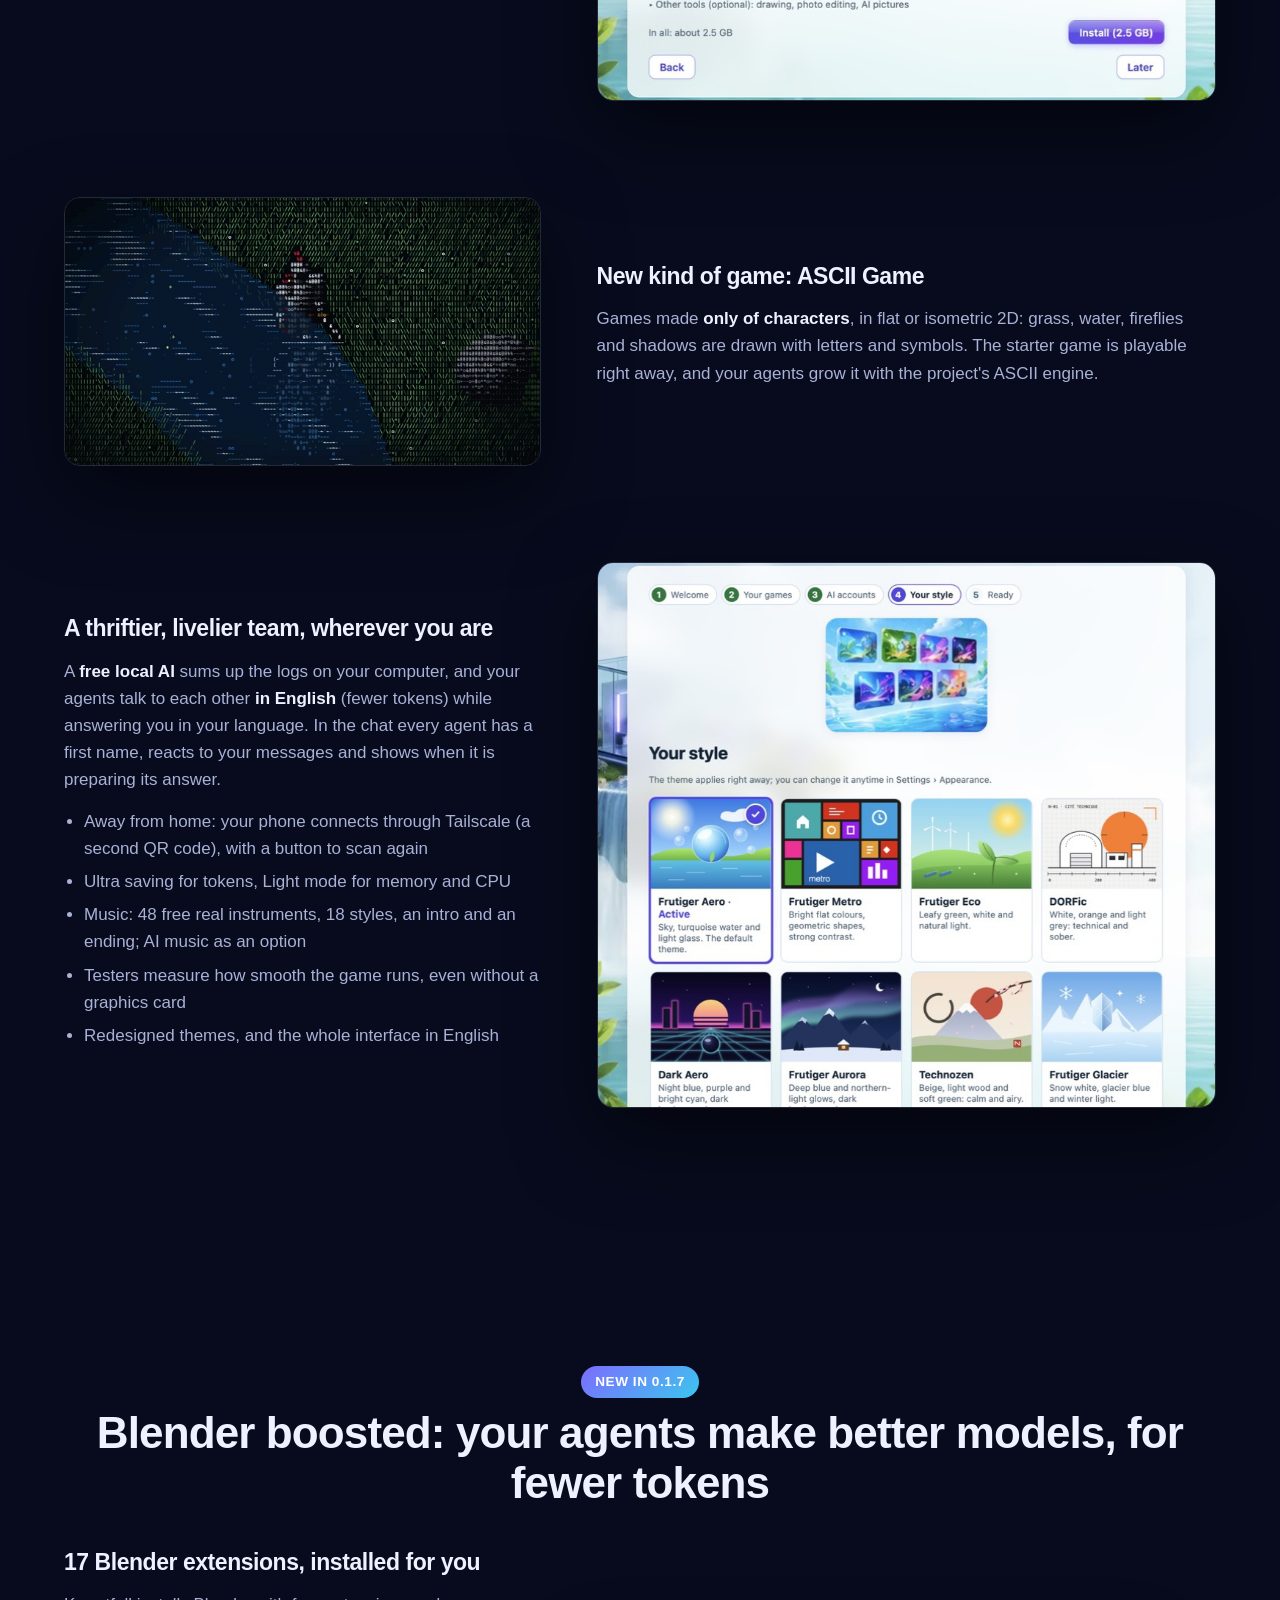
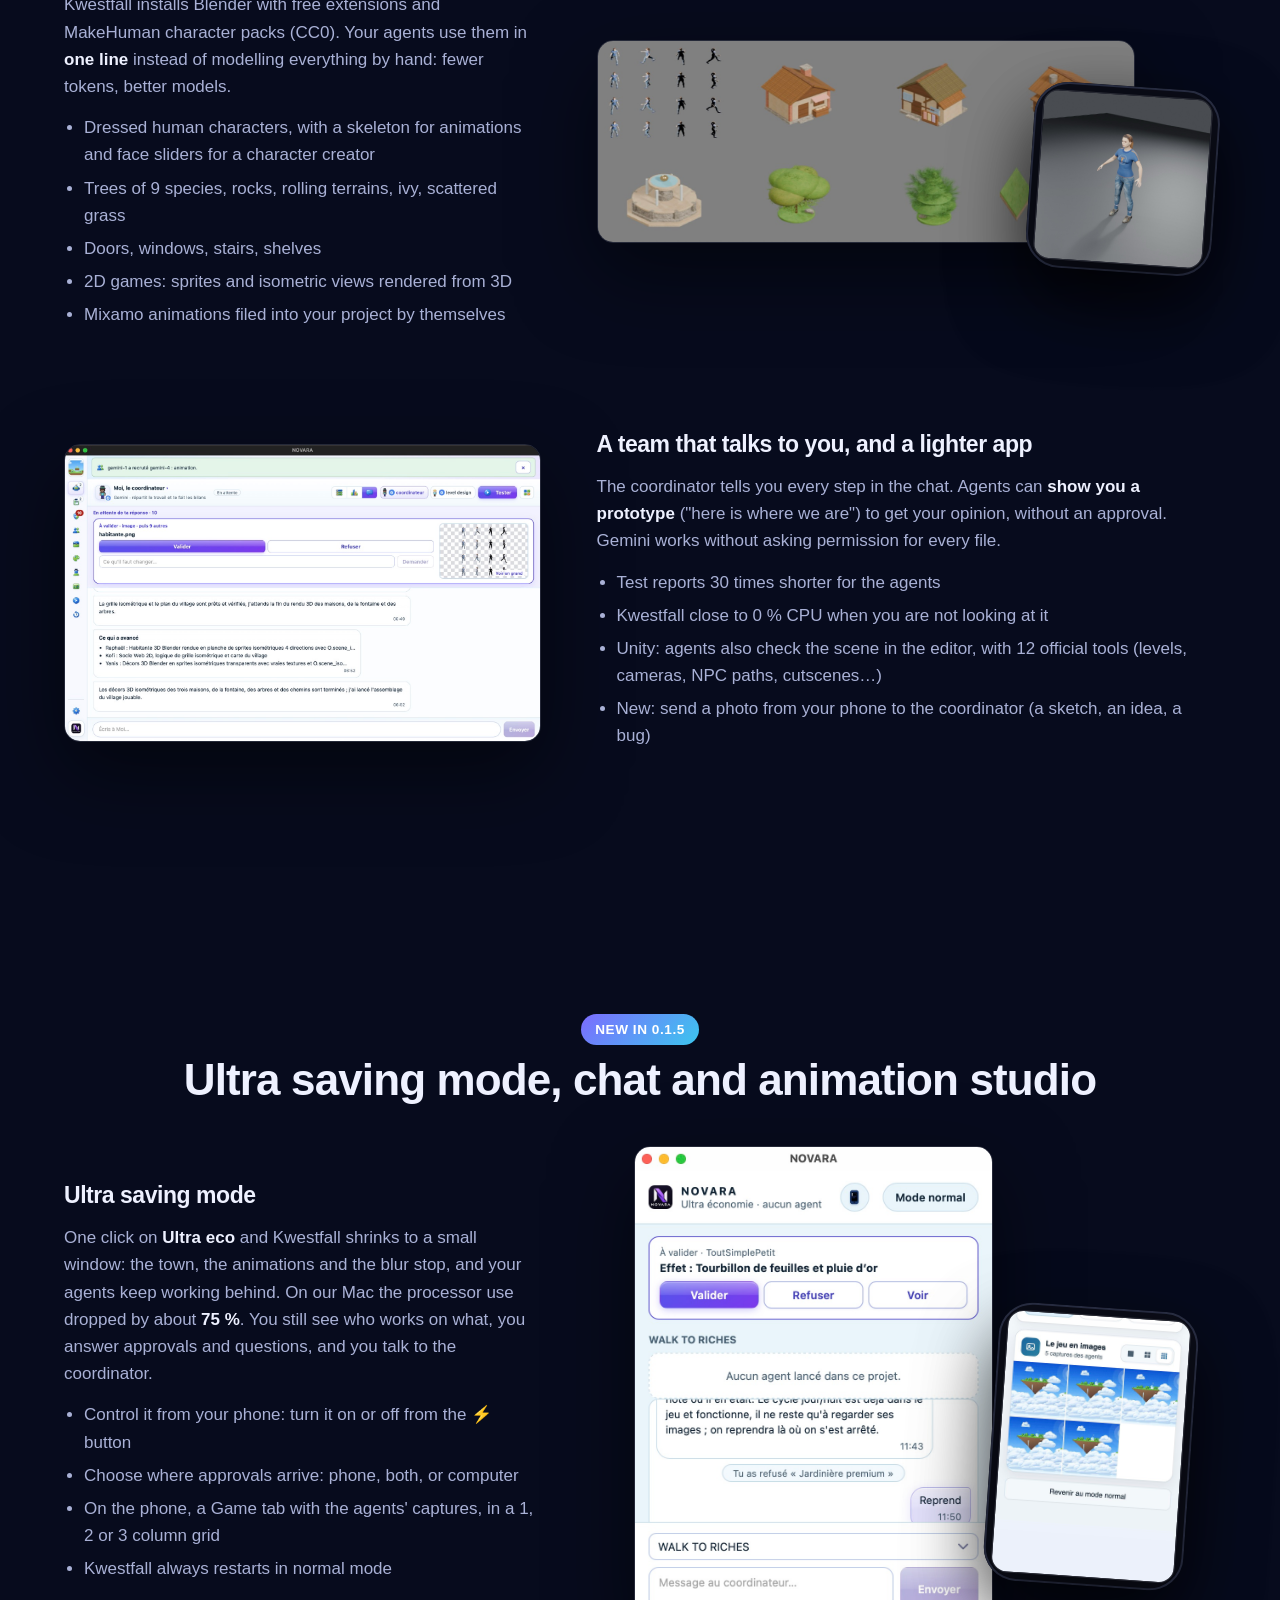
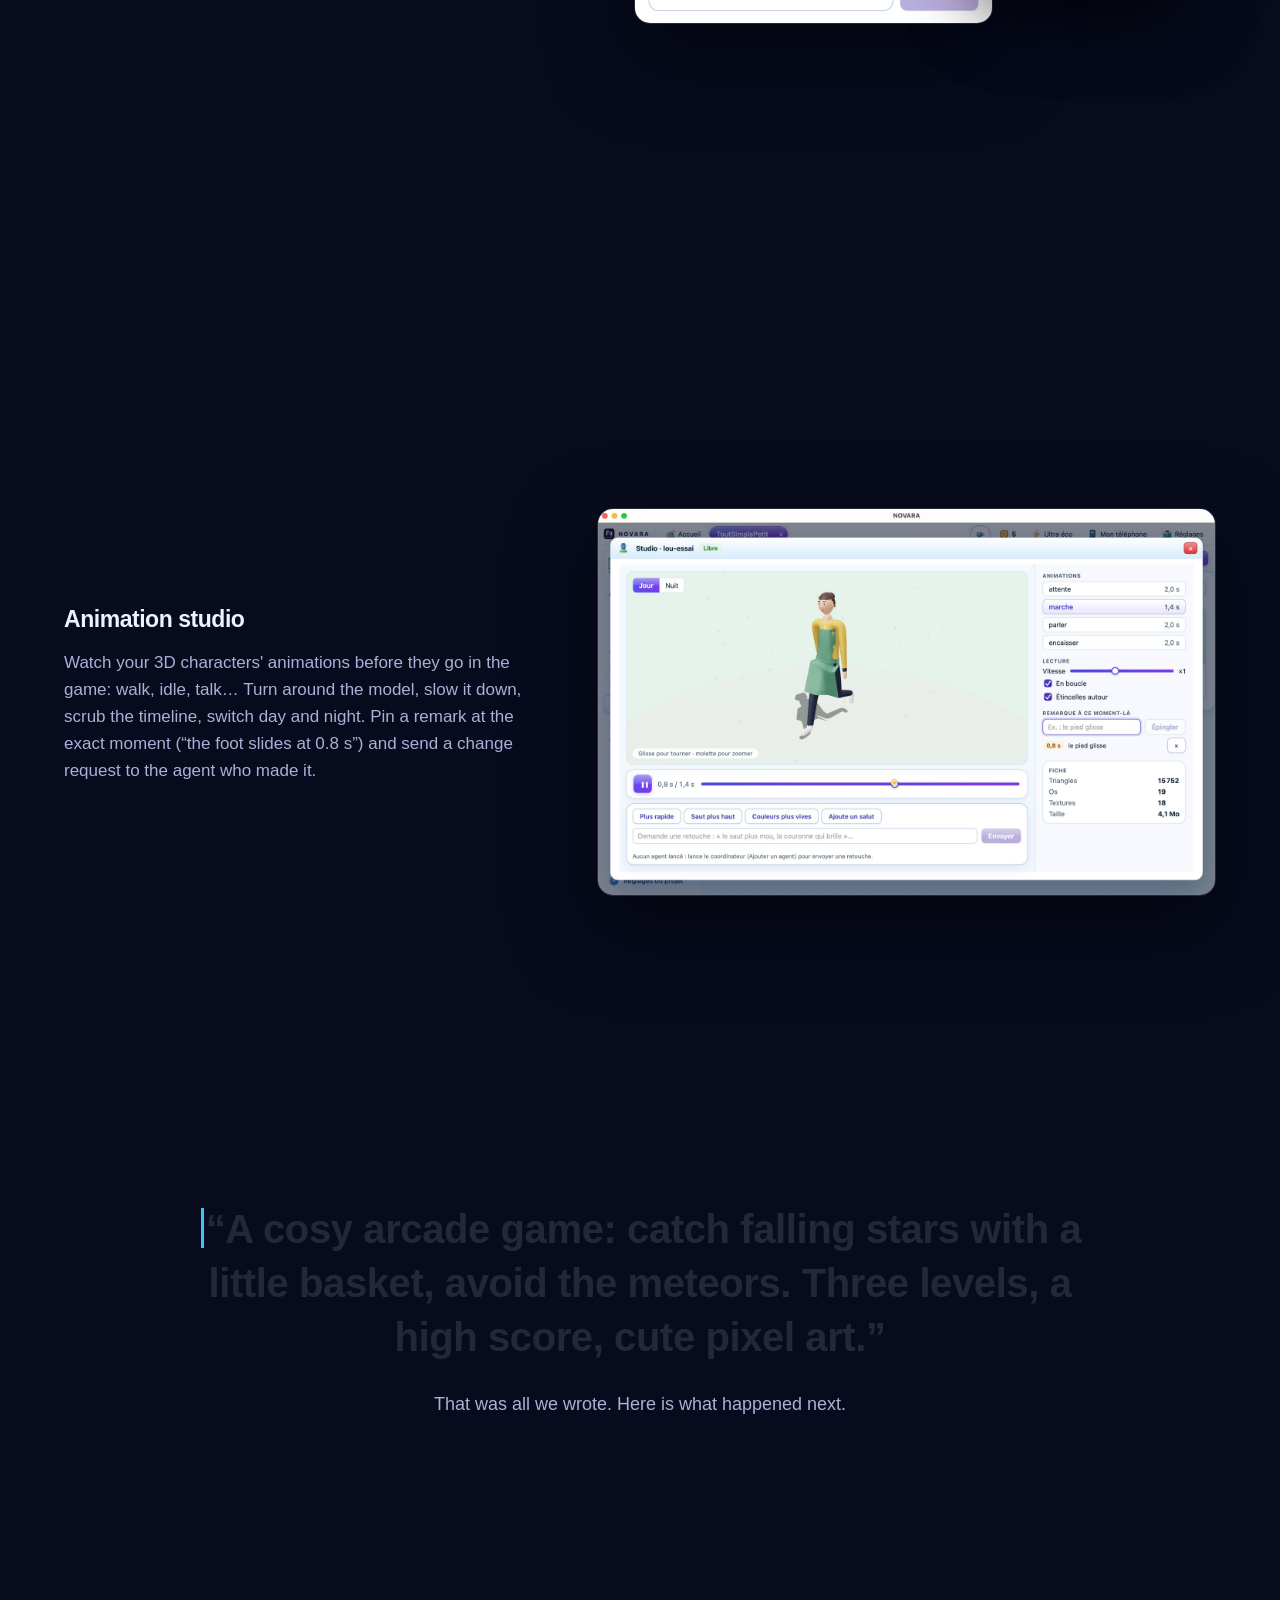
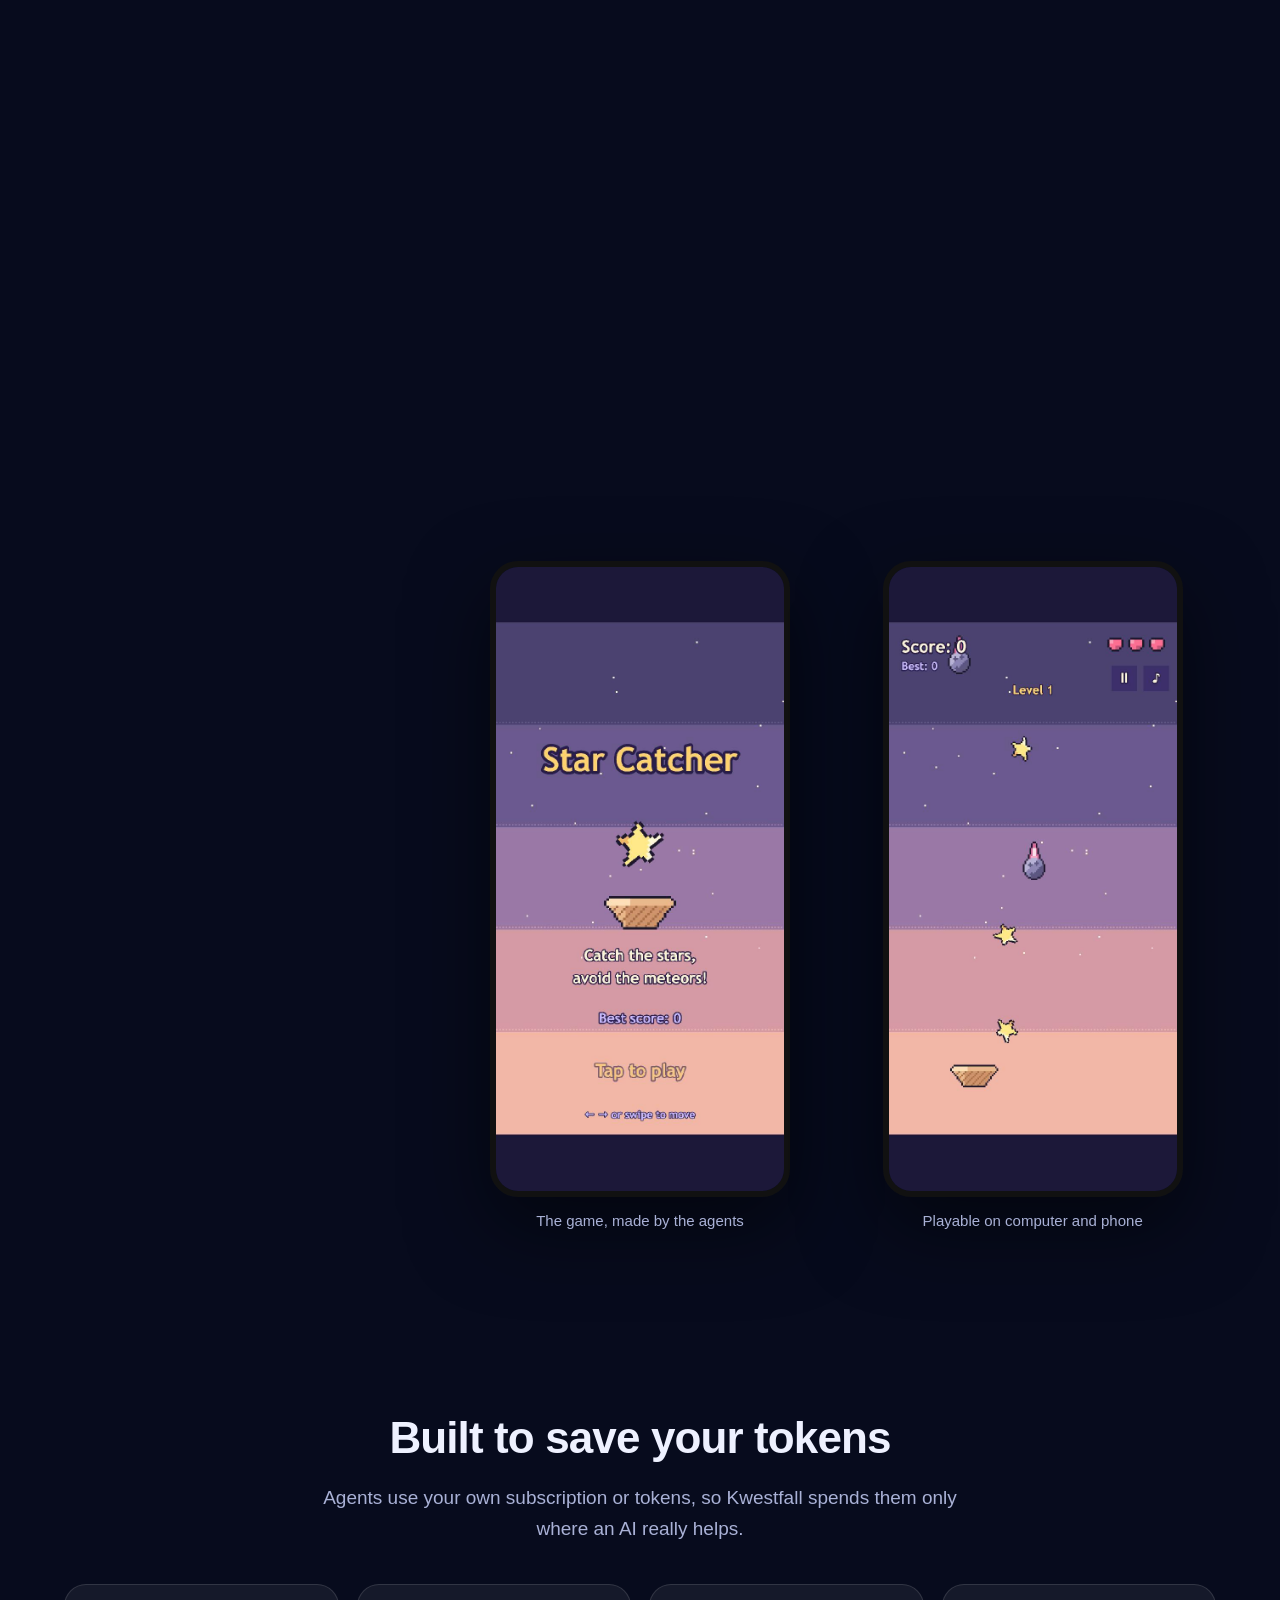
==== commit 19991afe: "Kwestfall 0.2.12 : liste À valider, téléphone, vrais instruments, contrôle 3D, équipes plus rapides " ====
--- a/docs/index.html
+++ b/docs/index.html
@@ -18,7 +18,7 @@
 <header class="top">
   <a class="brand" href="#"><img src="img/novara-icon.png" alt="" width="32" height="32"><span>Kwestfall</span></a>
   <nav>
-    <a href="#new0211">New</a>
+    <a href="#new0212">New</a>
     <a href="#how">How it works</a>
     <a href="#features">Features</a>
     <a href="#phone">Phone</a>
@@ -51,6 +51,17 @@
     <p class="works">Works with <b>Claude Code</b>, <b>Codex</b> and <b>Gemini (Antigravity)</b> · builds for <b>Web 2D</b>, <b>Web 3D</b>, <b>Roblox Studio</b> and <b>Unity</b></p>
   </div>
   <figure class="hero-shot reveal from-right"><img id="hero-img" src="img/hero-town.jpg" alt="Kwestfall: five agents and their roles, working on a game in a little isometric town" width="1720" height="880"></figure>
+</section>
+
+<section id="new0212" class="features new">
+  <p class="new-tag reveal">New in 0.2.12 (macOS first)</p>
+  <h2 class="reveal">A team that no longer leaves you guessing</h2>
+
+  <article class="feature reveal" style="grid-template-columns: 1fr">
+    <div><h3>You always know what is waiting for you</h3>
+      <p>A <b>“To approve”</b> list gathers everything waiting for your answer, on the computer, the phone and remotely. If the whole team is waiting for you, Kwestfall says so plainly and notifies your phone. And when the coordinator has been silent for a while, Kwestfall writes a progress update itself, without spending tokens.</p>
+      <ul><li>From the phone: start or resume the coordinator even with no agent open, send up to six photos at once, and dictate without leaving the page</li><li>Music: the real instruments you installed play by default, and the approval window says what played</li><li>3D models: the check refuses flipped faces and wrong shading before showing you the model</li><li>Faster teams: fewer needless waits, tests that are not replayed for nothing, and “done” means the whole request, tried in the game</li></ul></div>
+  </article>
 </section>
 
 <section id="new0211" class="features new">
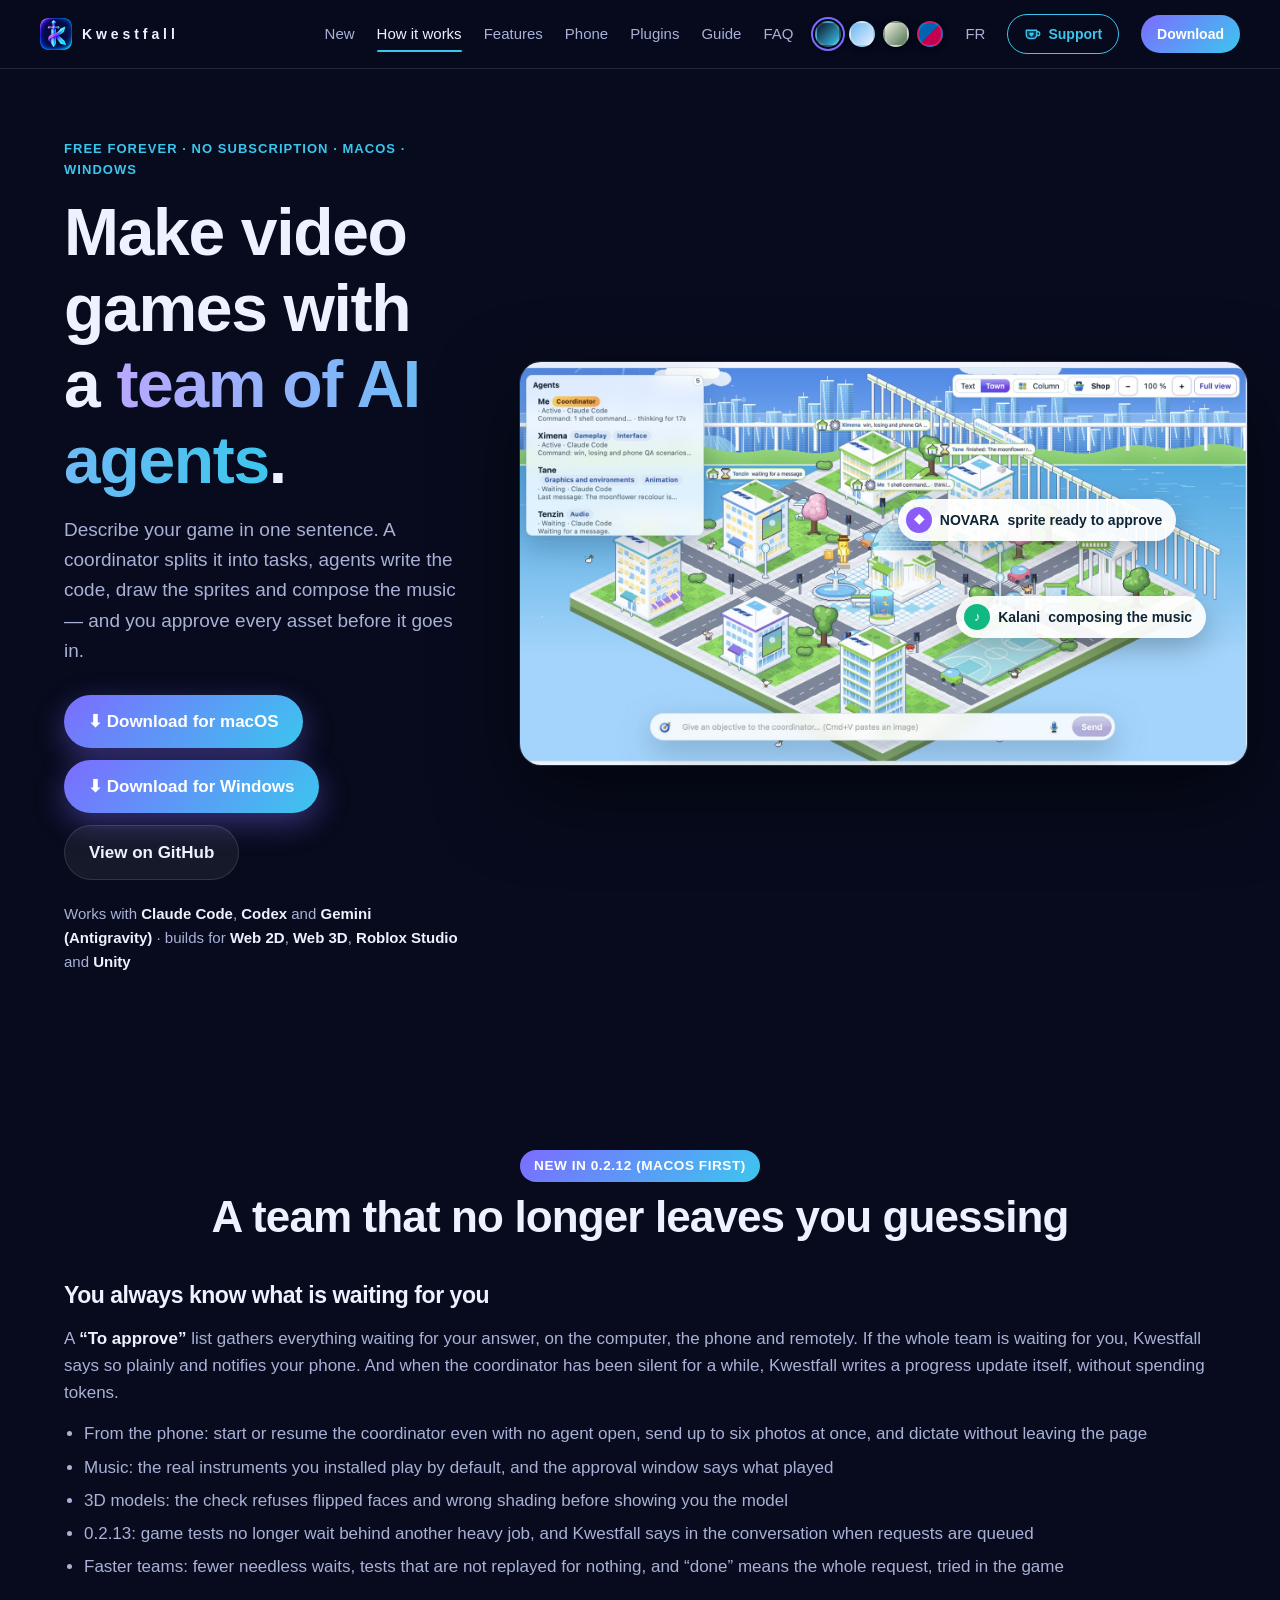
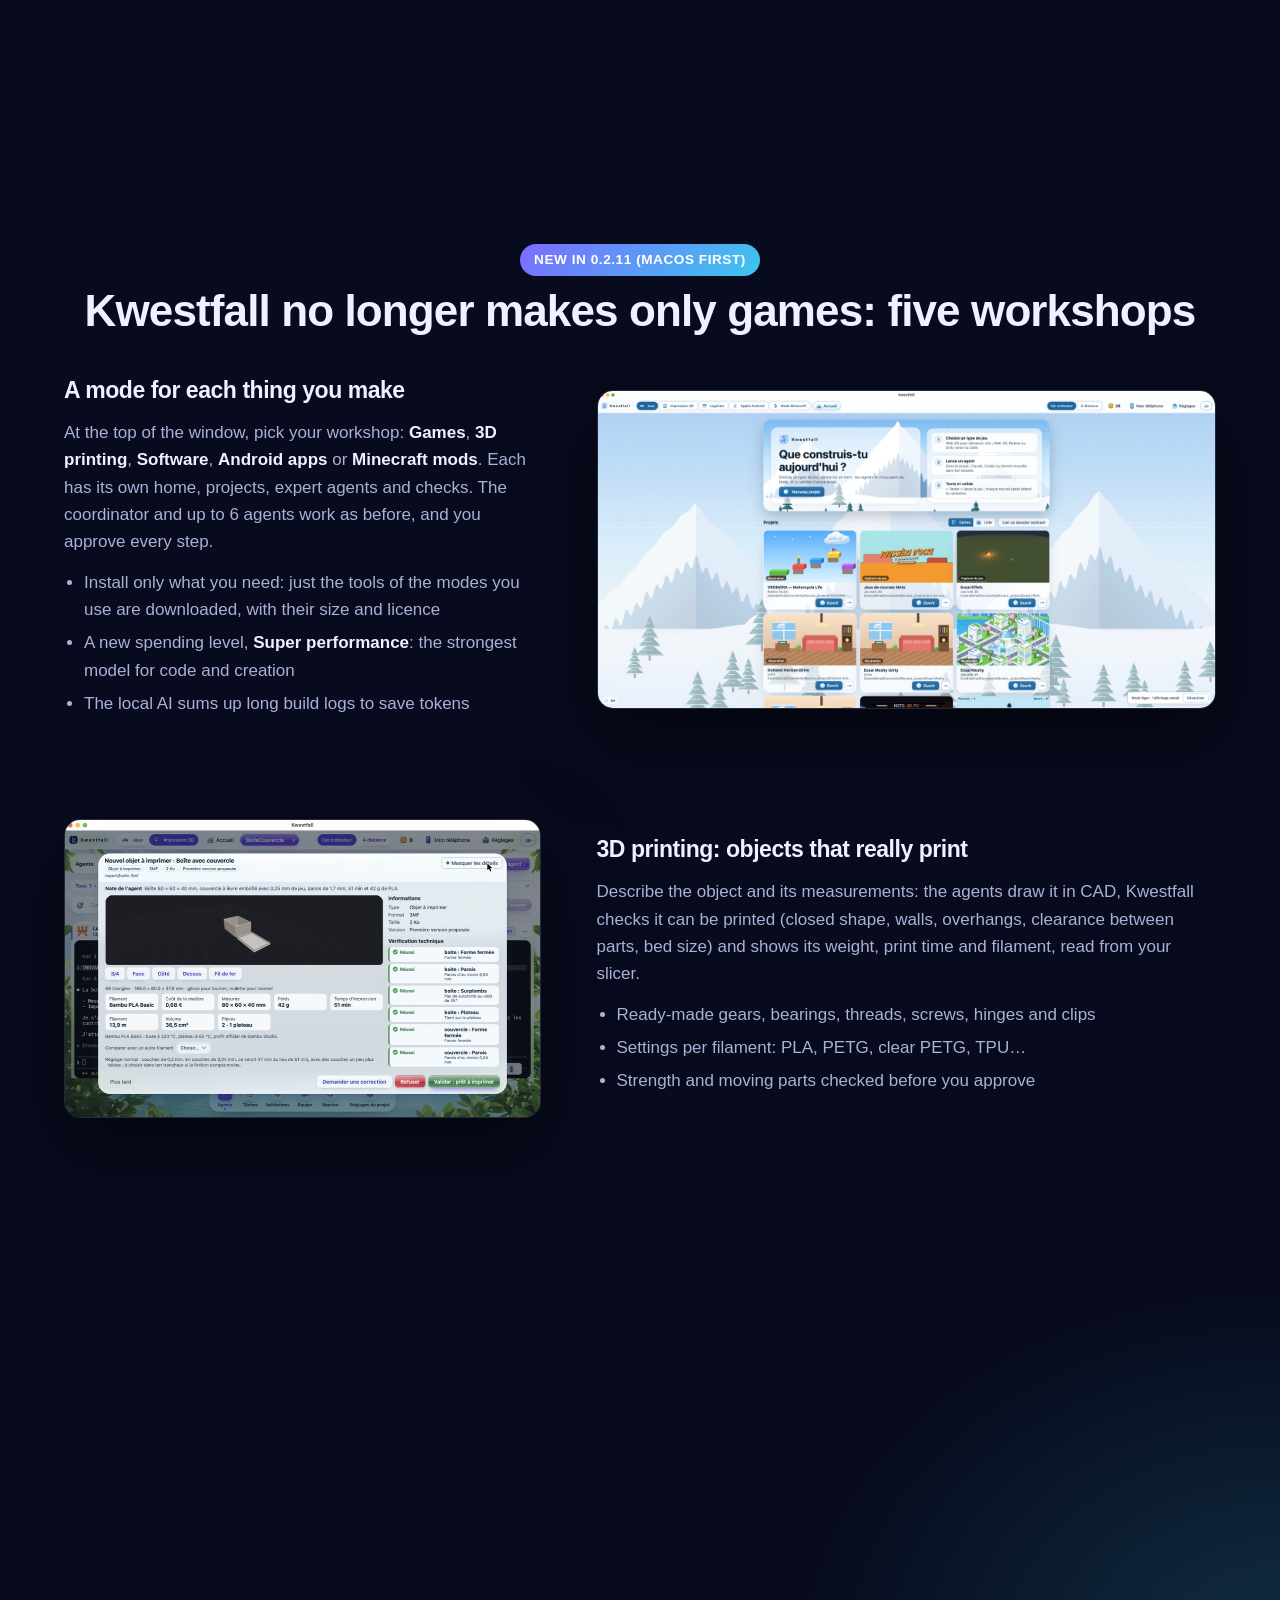
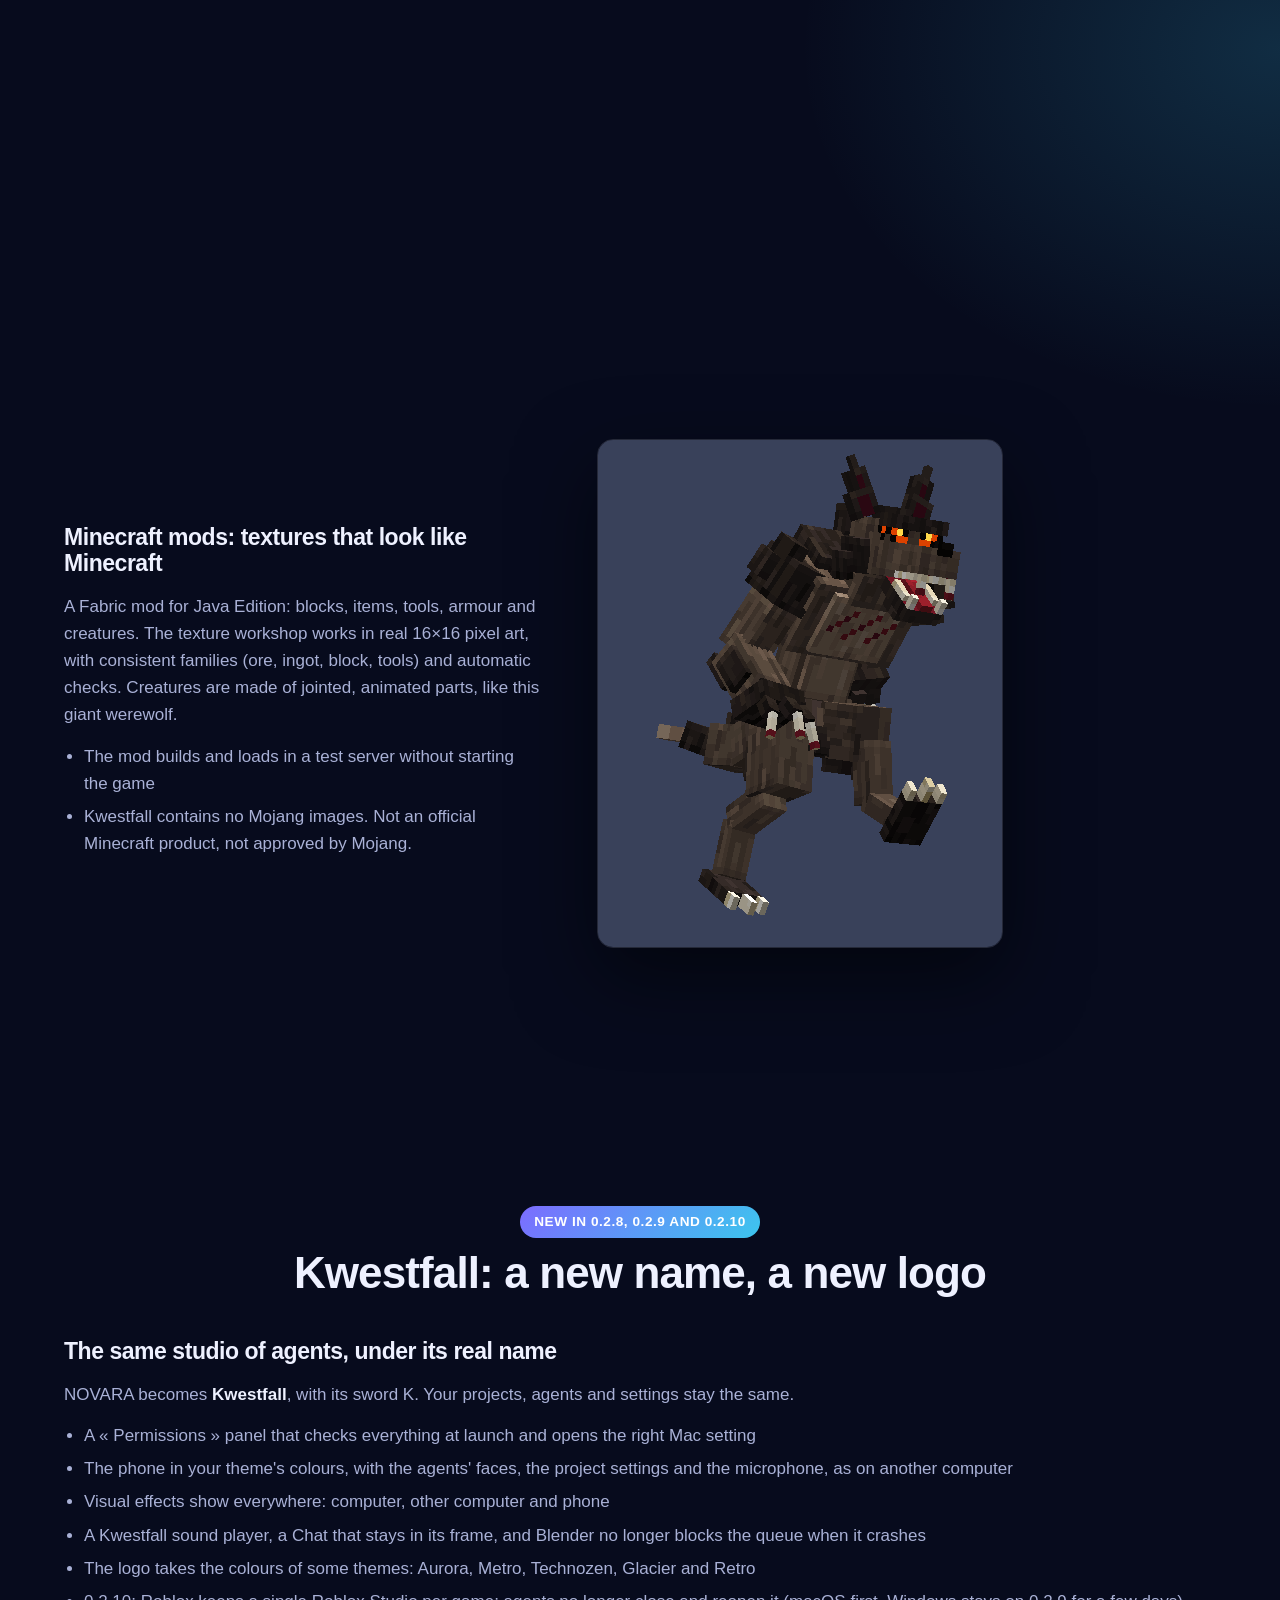
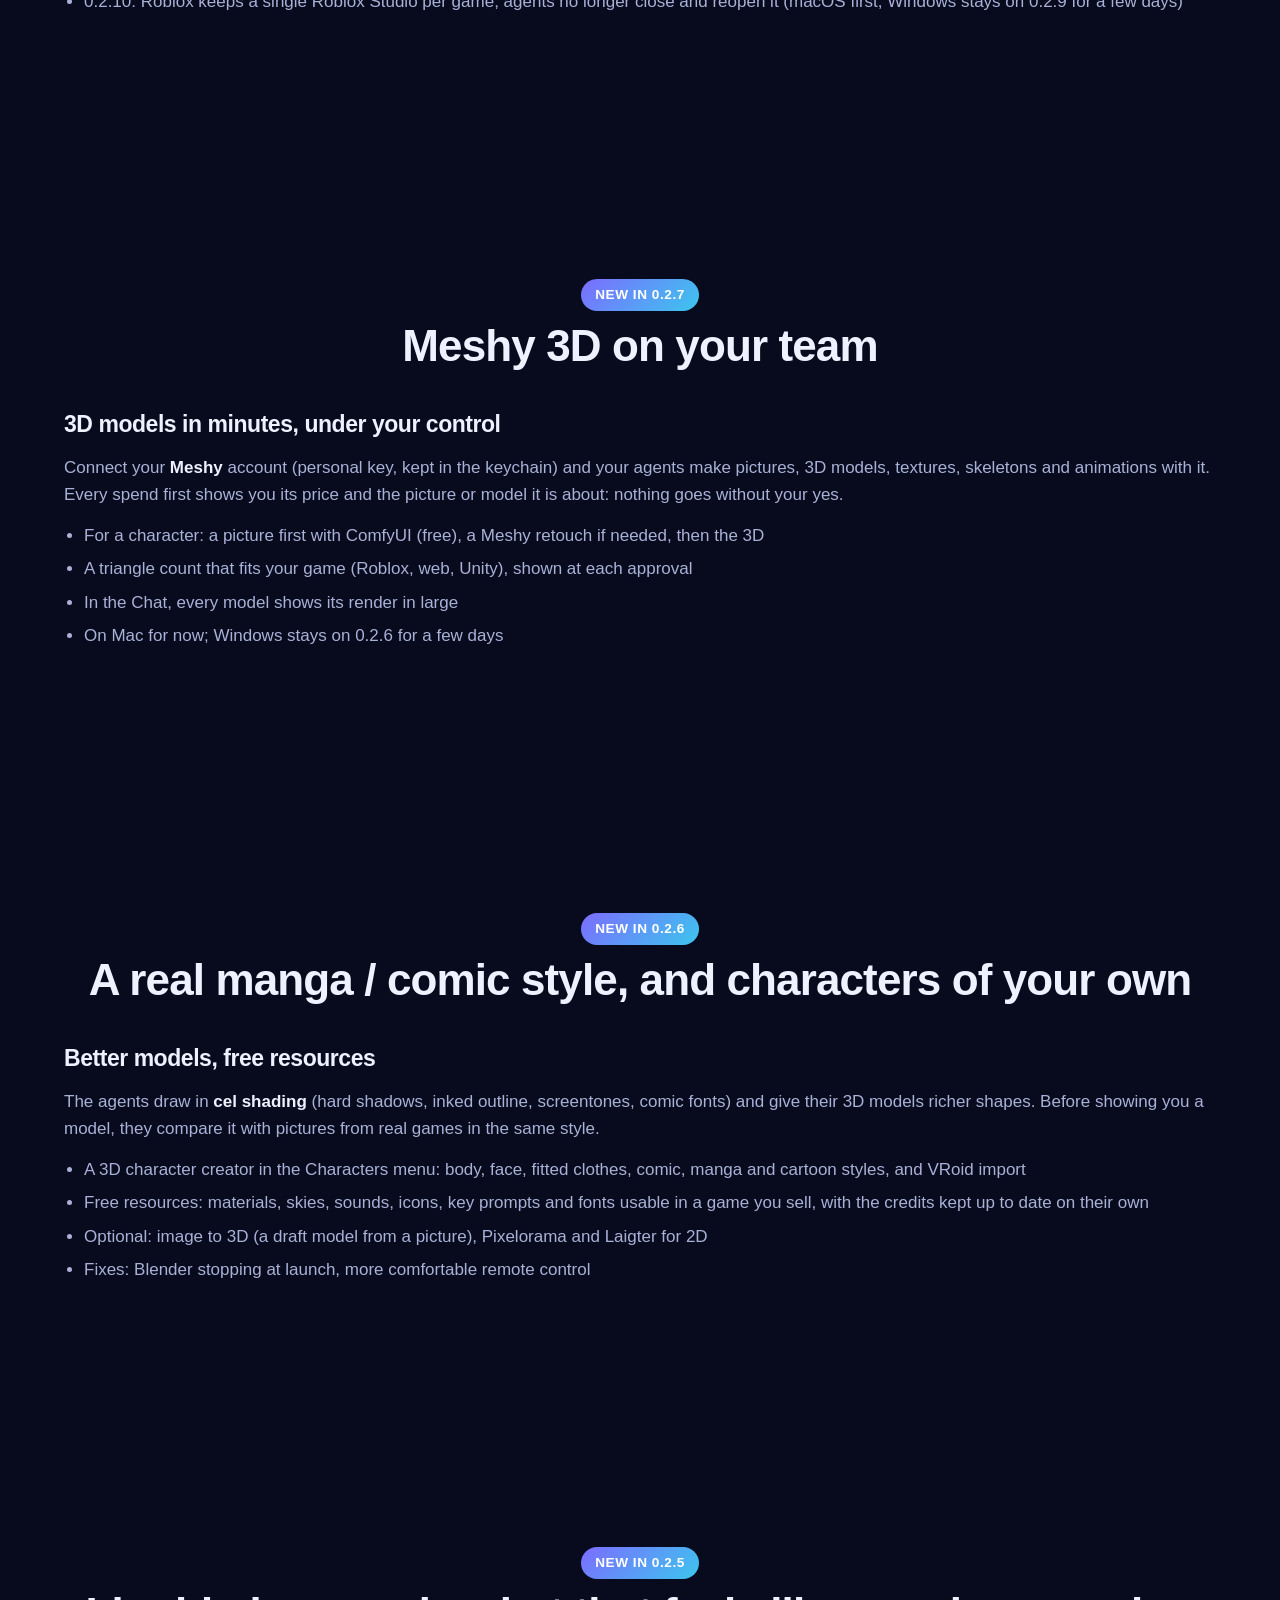
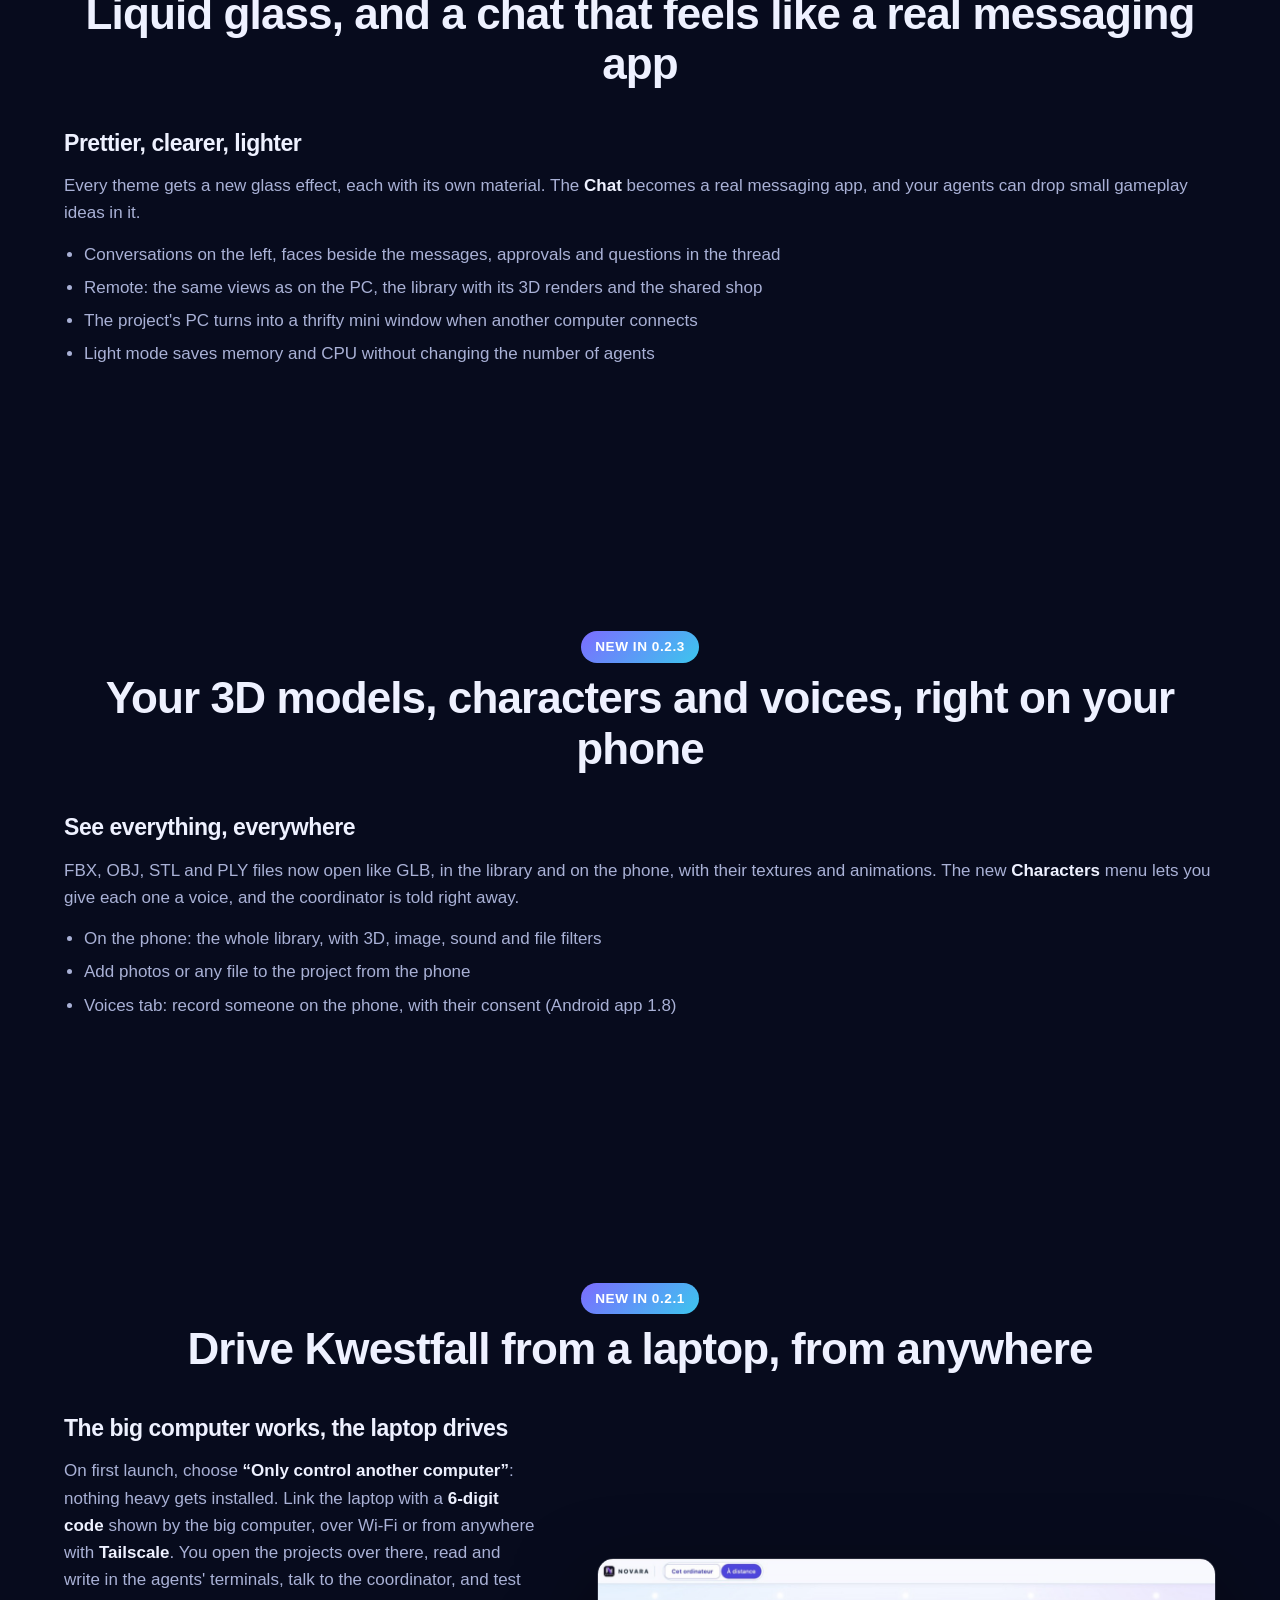
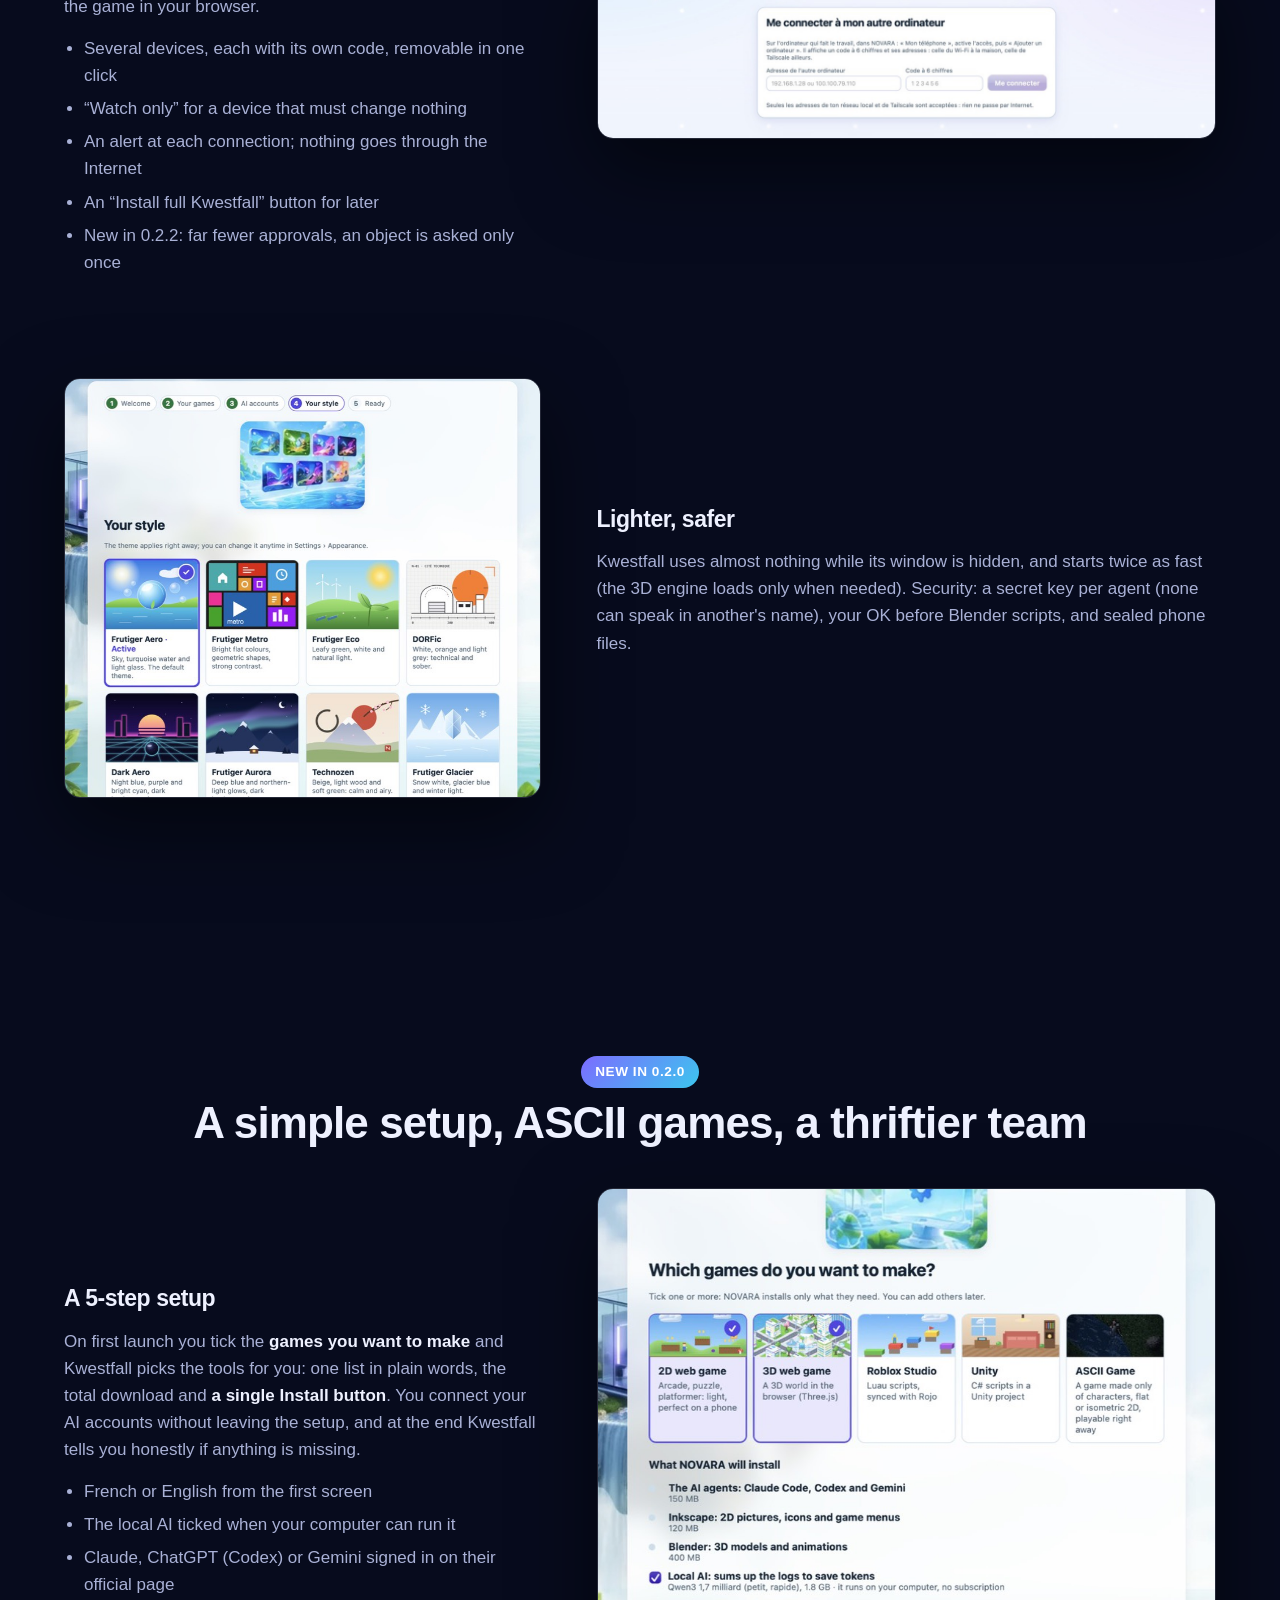
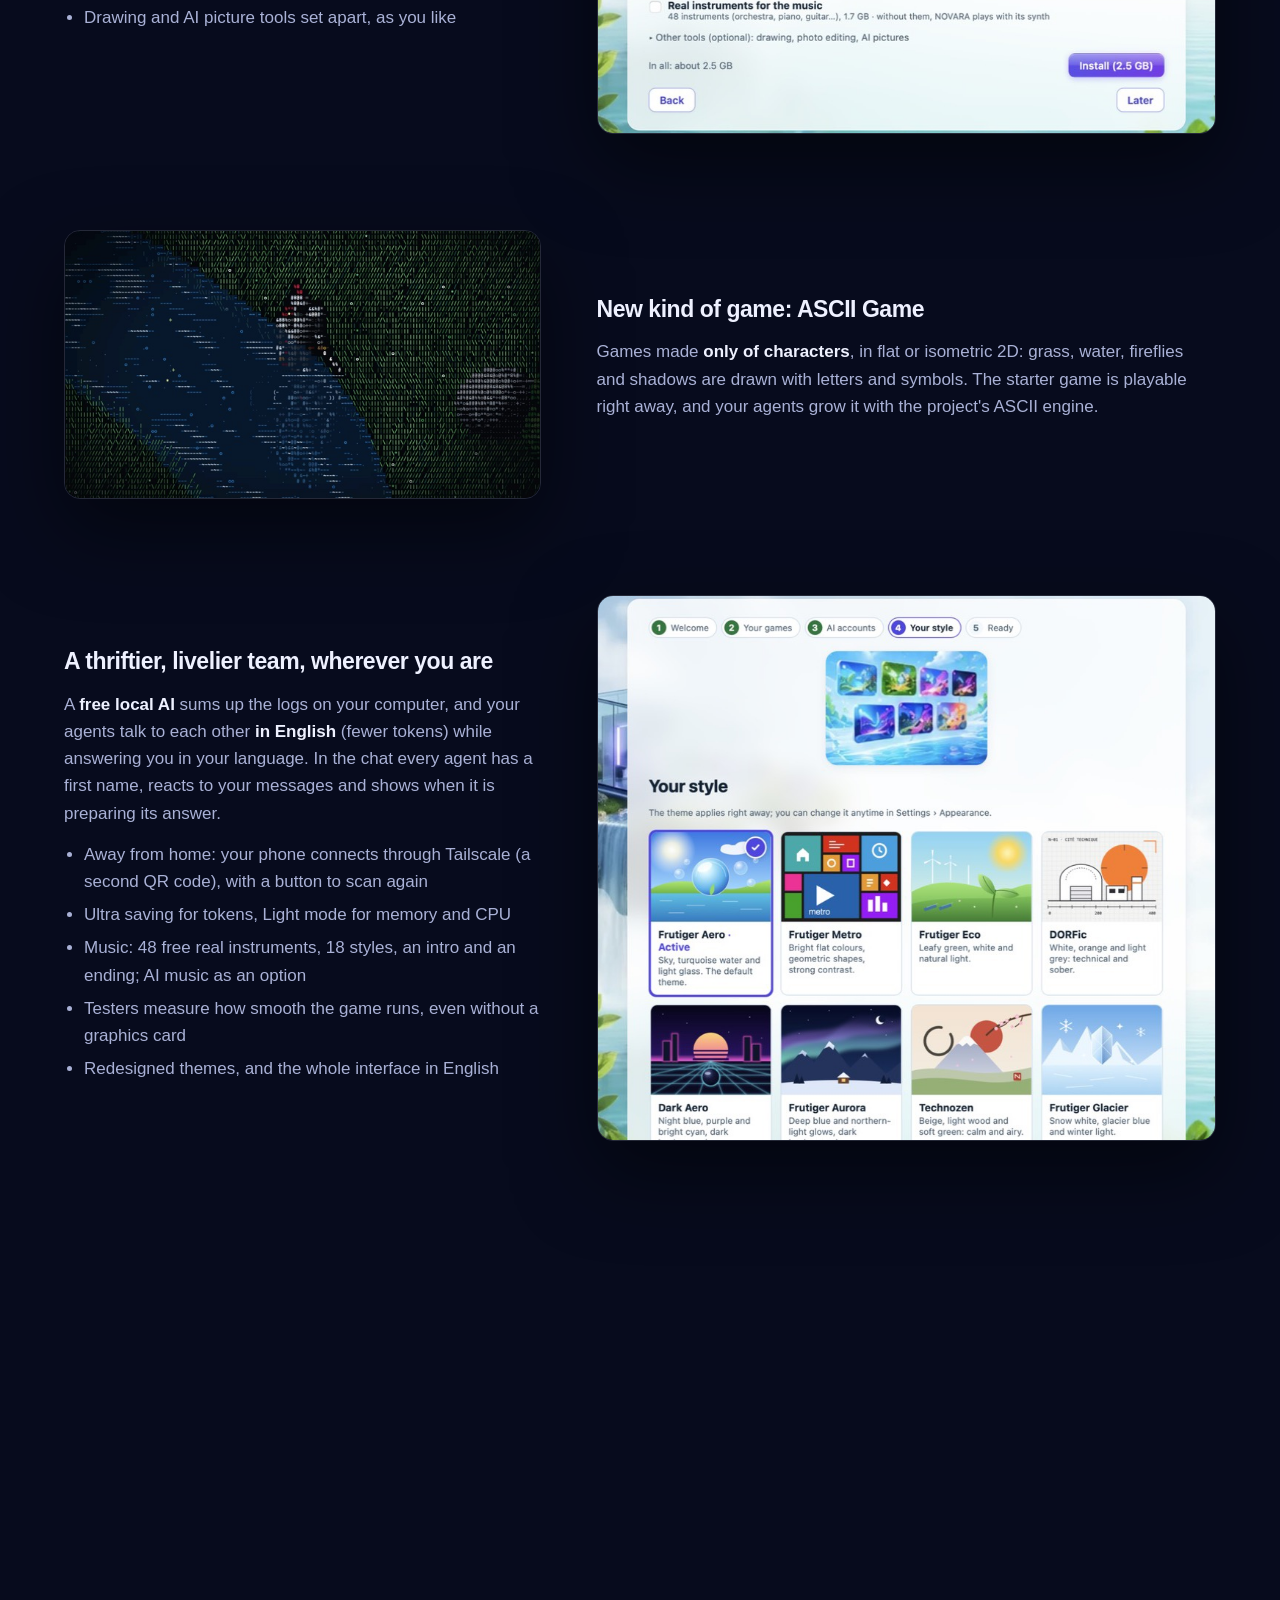
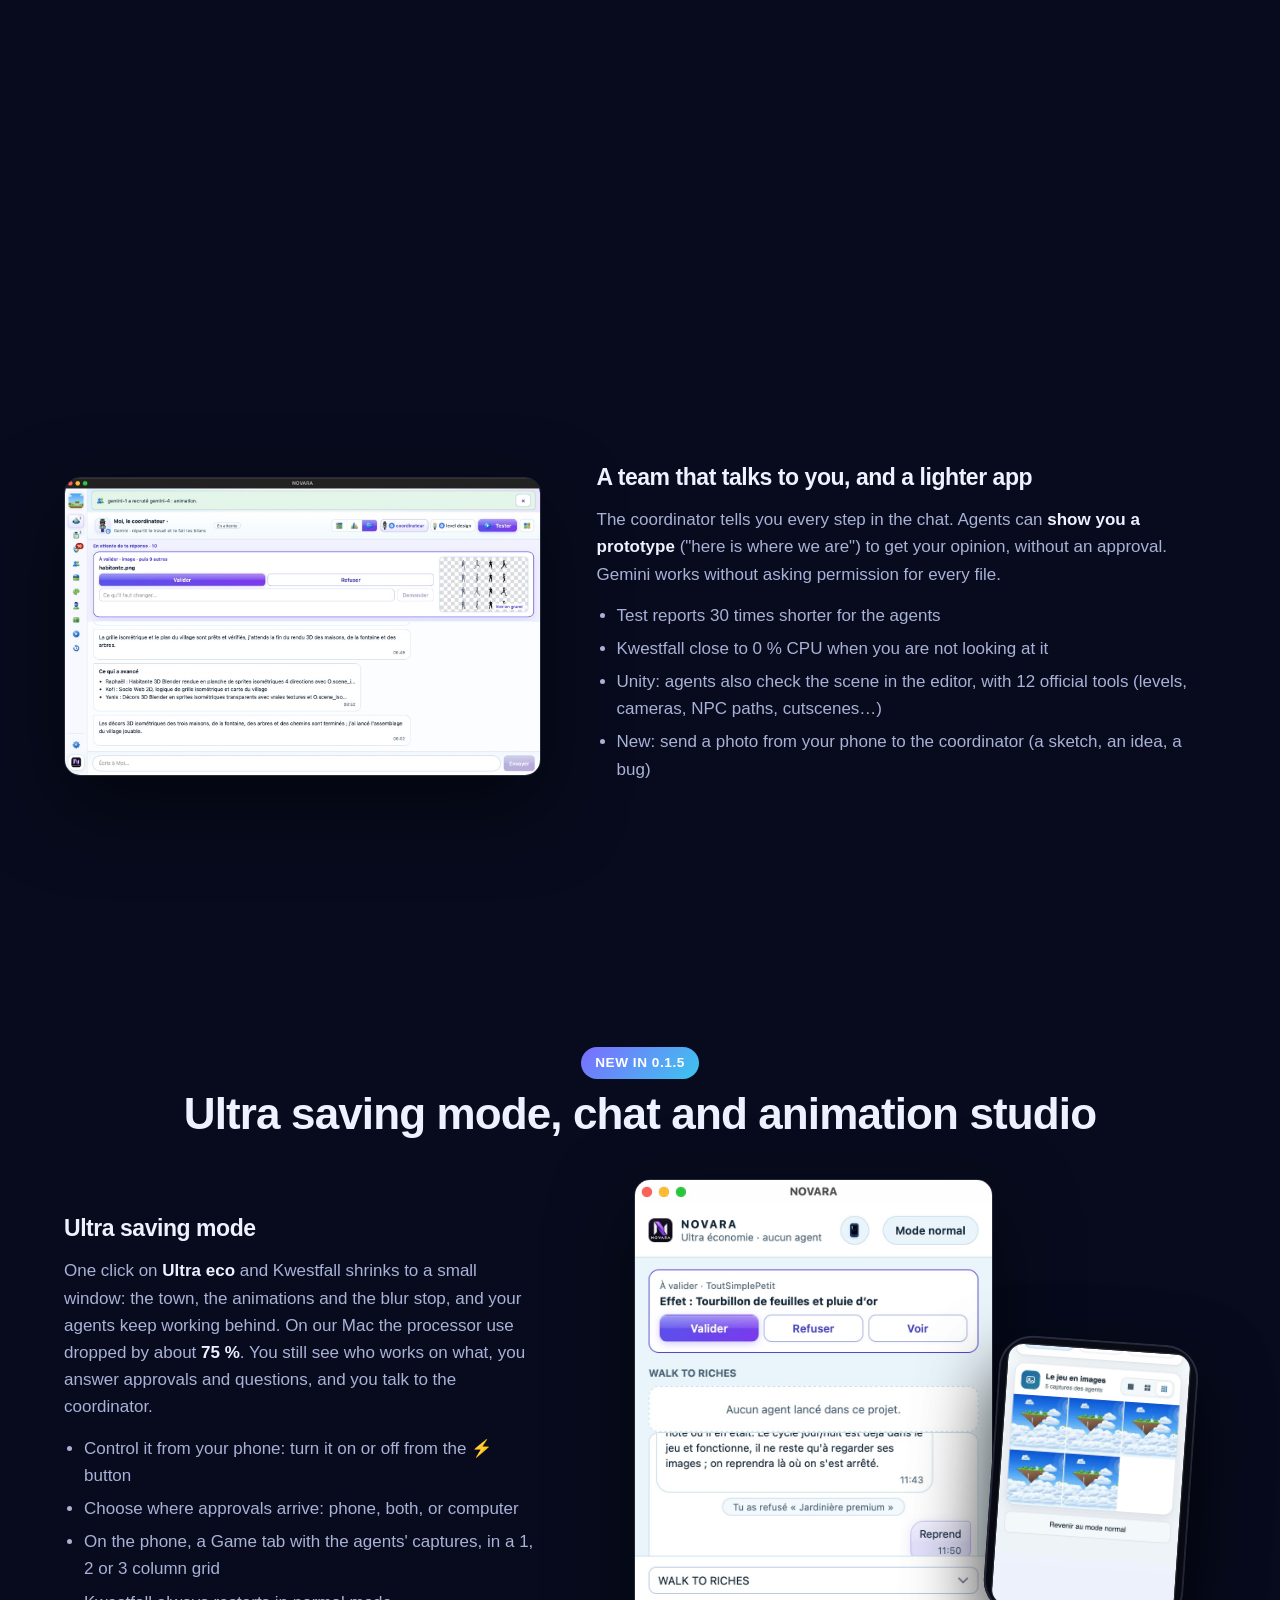
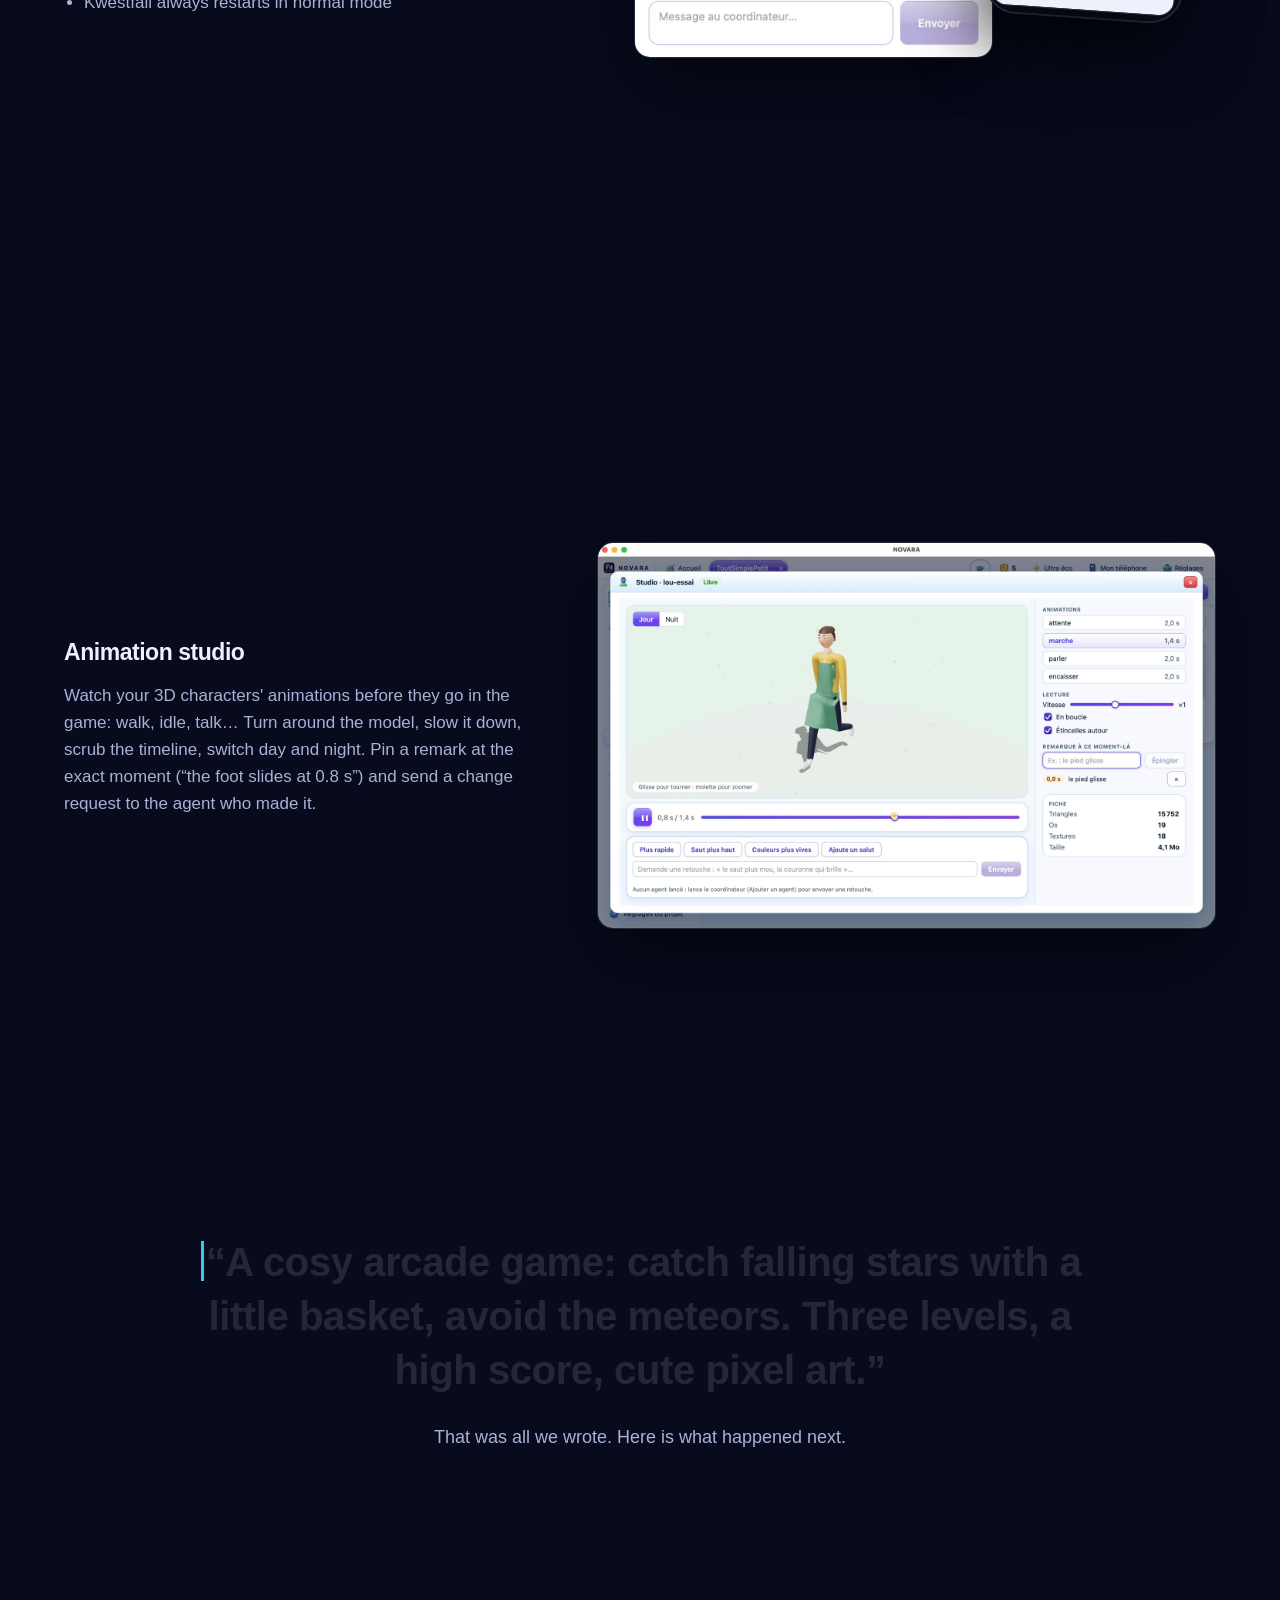
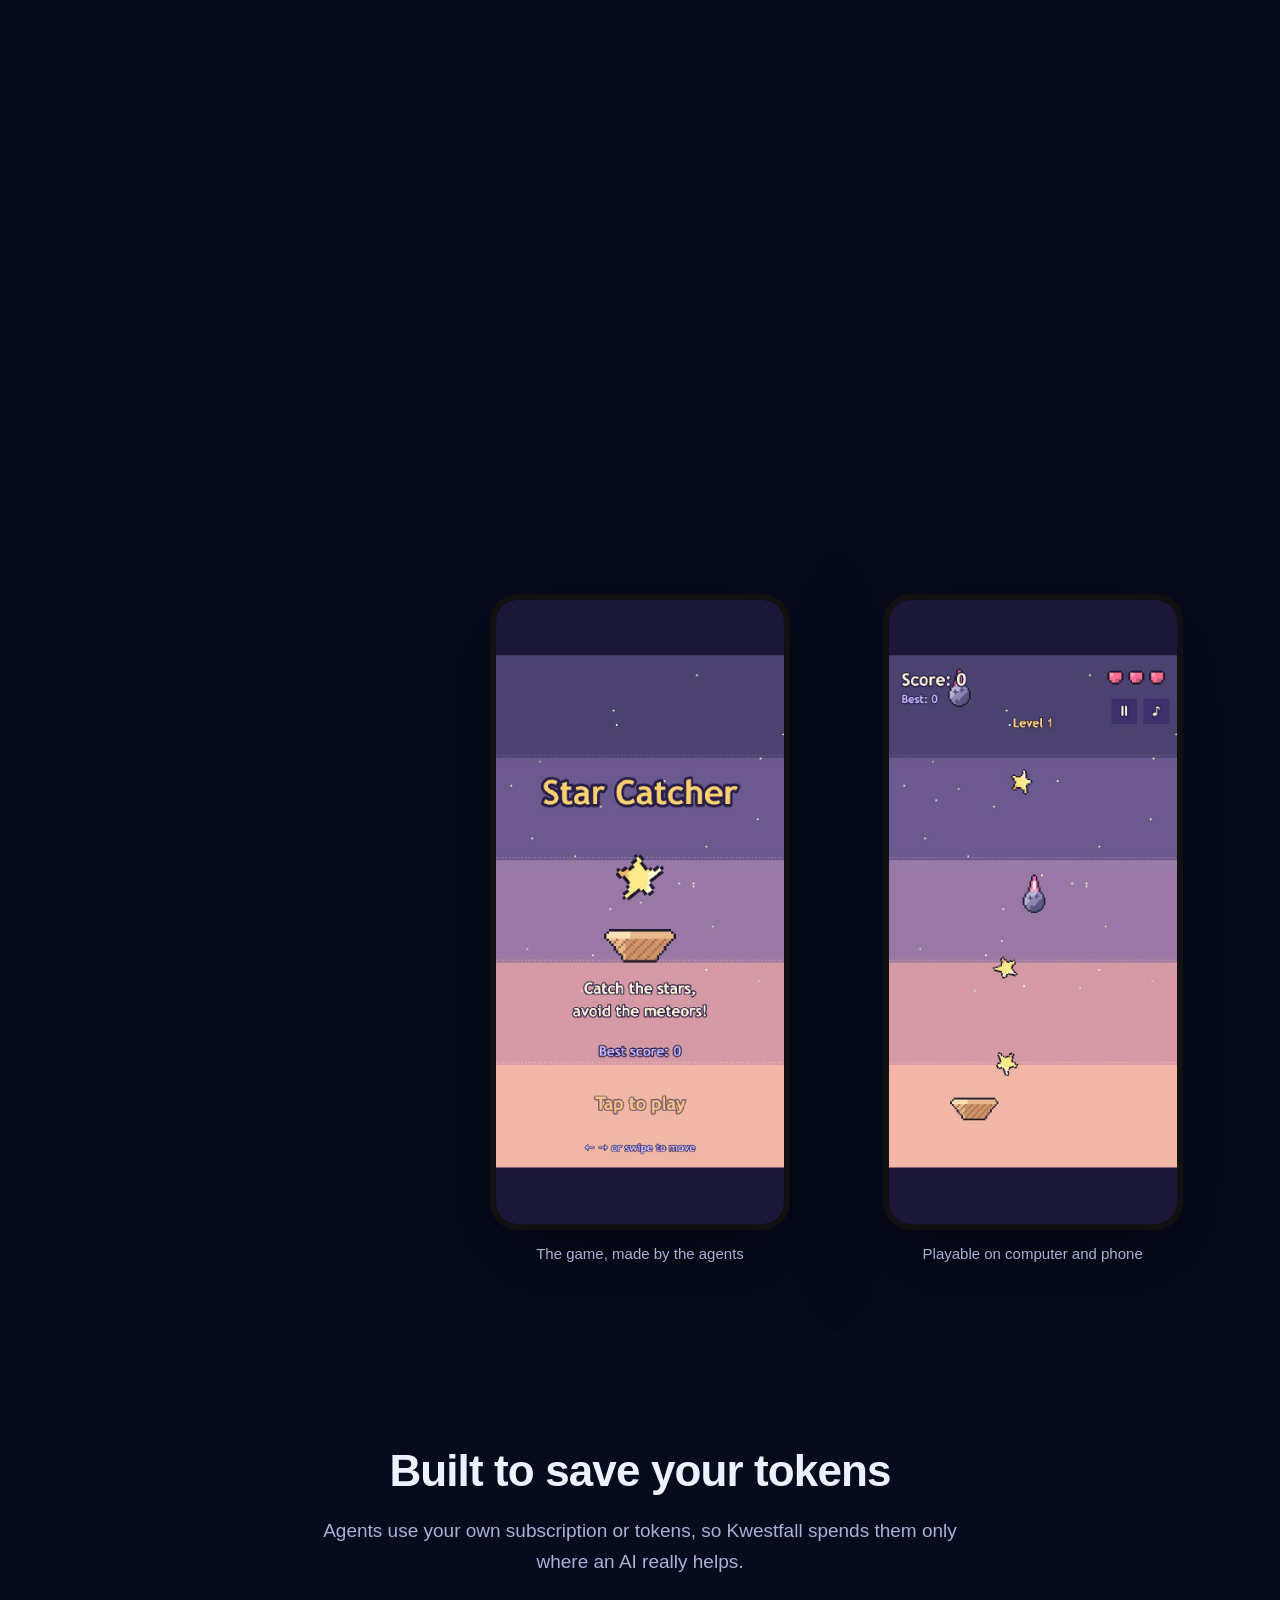
==== commit 50791f5a: "Kwestfall 0.2.13 : correctif de la file des tâches lourdes Co-Authored-By: Claude Fable 5.2 <noreply" ====
--- a/docs/index.html
+++ b/docs/index.html
@@ -60,7 +60,7 @@
   <article class="feature reveal" style="grid-template-columns: 1fr">
     <div><h3>You always know what is waiting for you</h3>
       <p>A <b>“To approve”</b> list gathers everything waiting for your answer, on the computer, the phone and remotely. If the whole team is waiting for you, Kwestfall says so plainly and notifies your phone. And when the coordinator has been silent for a while, Kwestfall writes a progress update itself, without spending tokens.</p>
-      <ul><li>From the phone: start or resume the coordinator even with no agent open, send up to six photos at once, and dictate without leaving the page</li><li>Music: the real instruments you installed play by default, and the approval window says what played</li><li>3D models: the check refuses flipped faces and wrong shading before showing you the model</li><li>Faster teams: fewer needless waits, tests that are not replayed for nothing, and “done” means the whole request, tried in the game</li></ul></div>
+      <ul><li>From the phone: start or resume the coordinator even with no agent open, send up to six photos at once, and dictate without leaving the page</li><li>Music: the real instruments you installed play by default, and the approval window says what played</li><li>3D models: the check refuses flipped faces and wrong shading before showing you the model</li><li>0.2.13: game tests no longer wait behind another heavy job, and Kwestfall says in the conversation when requests are queued</li><li>Faster teams: fewer needless waits, tests that are not replayed for nothing, and “done” means the whole request, tried in the game</li></ul></div>
   </article>
 </section>
 
